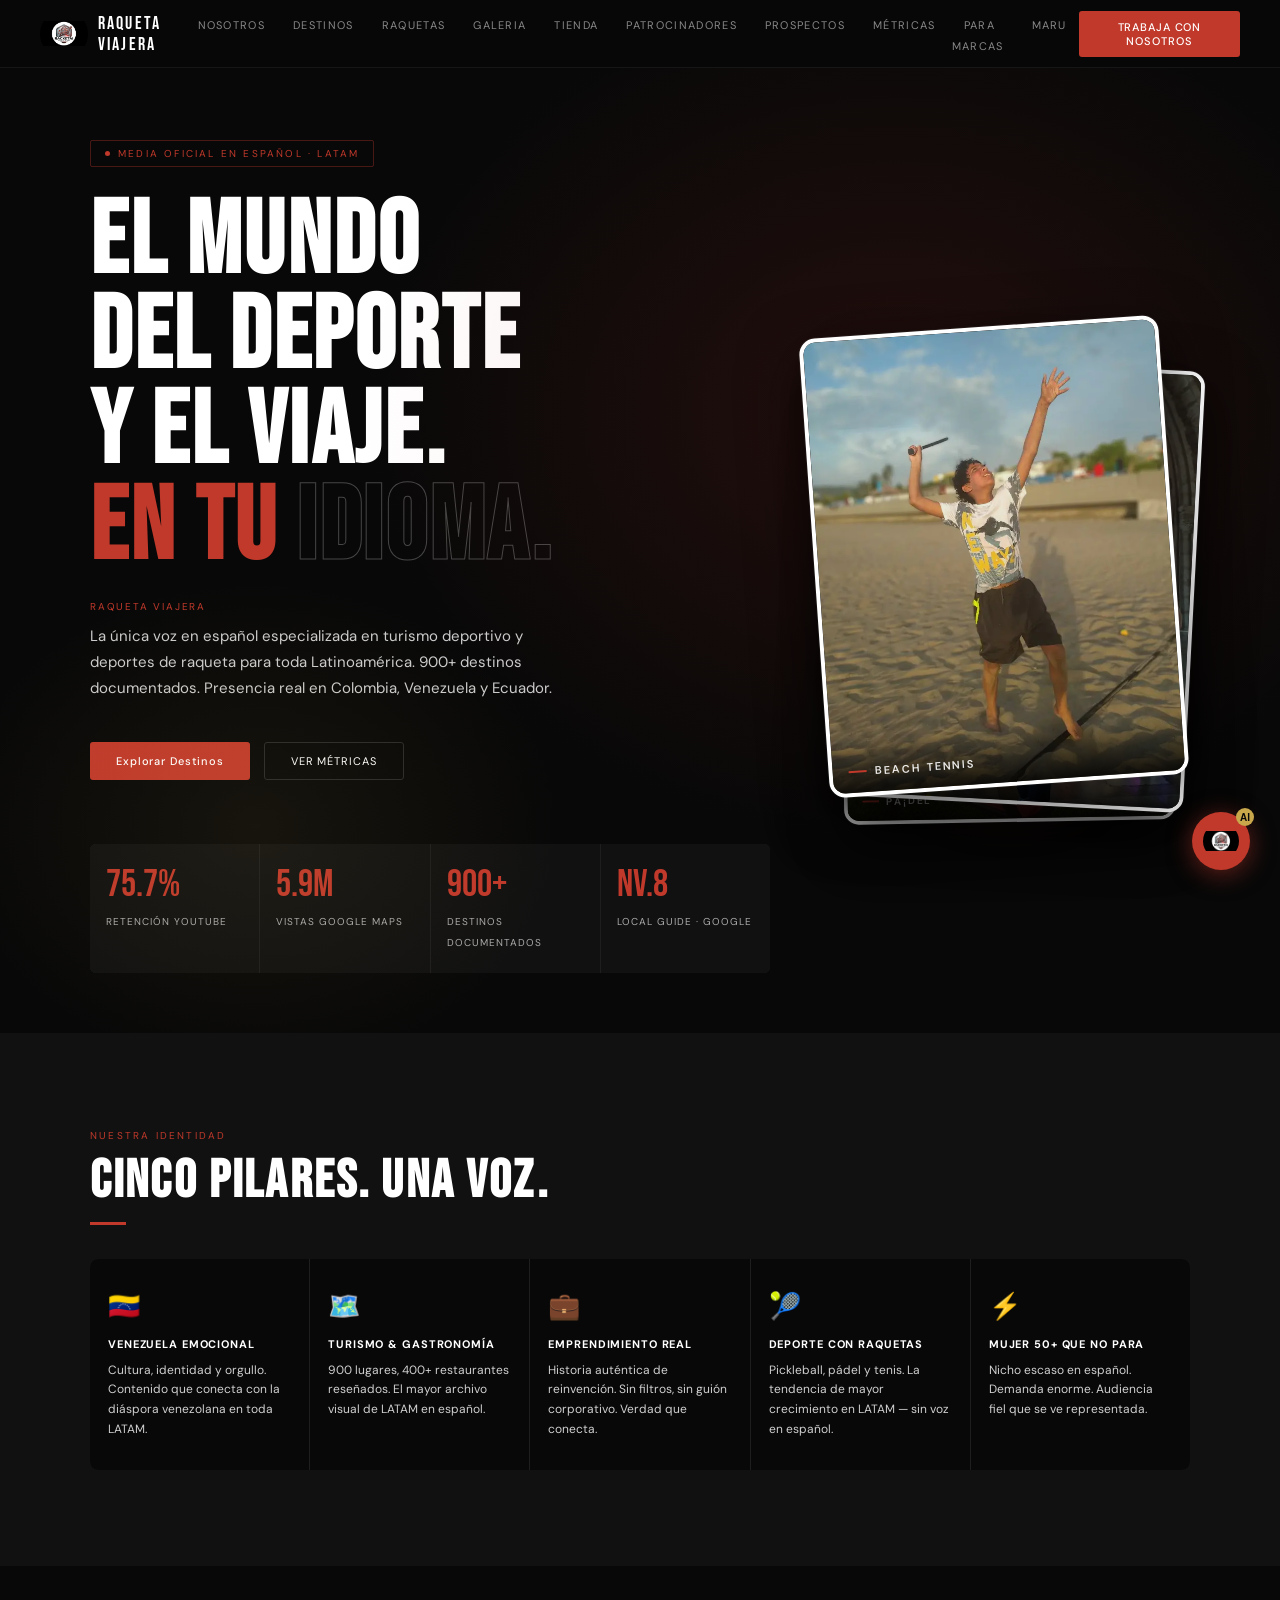
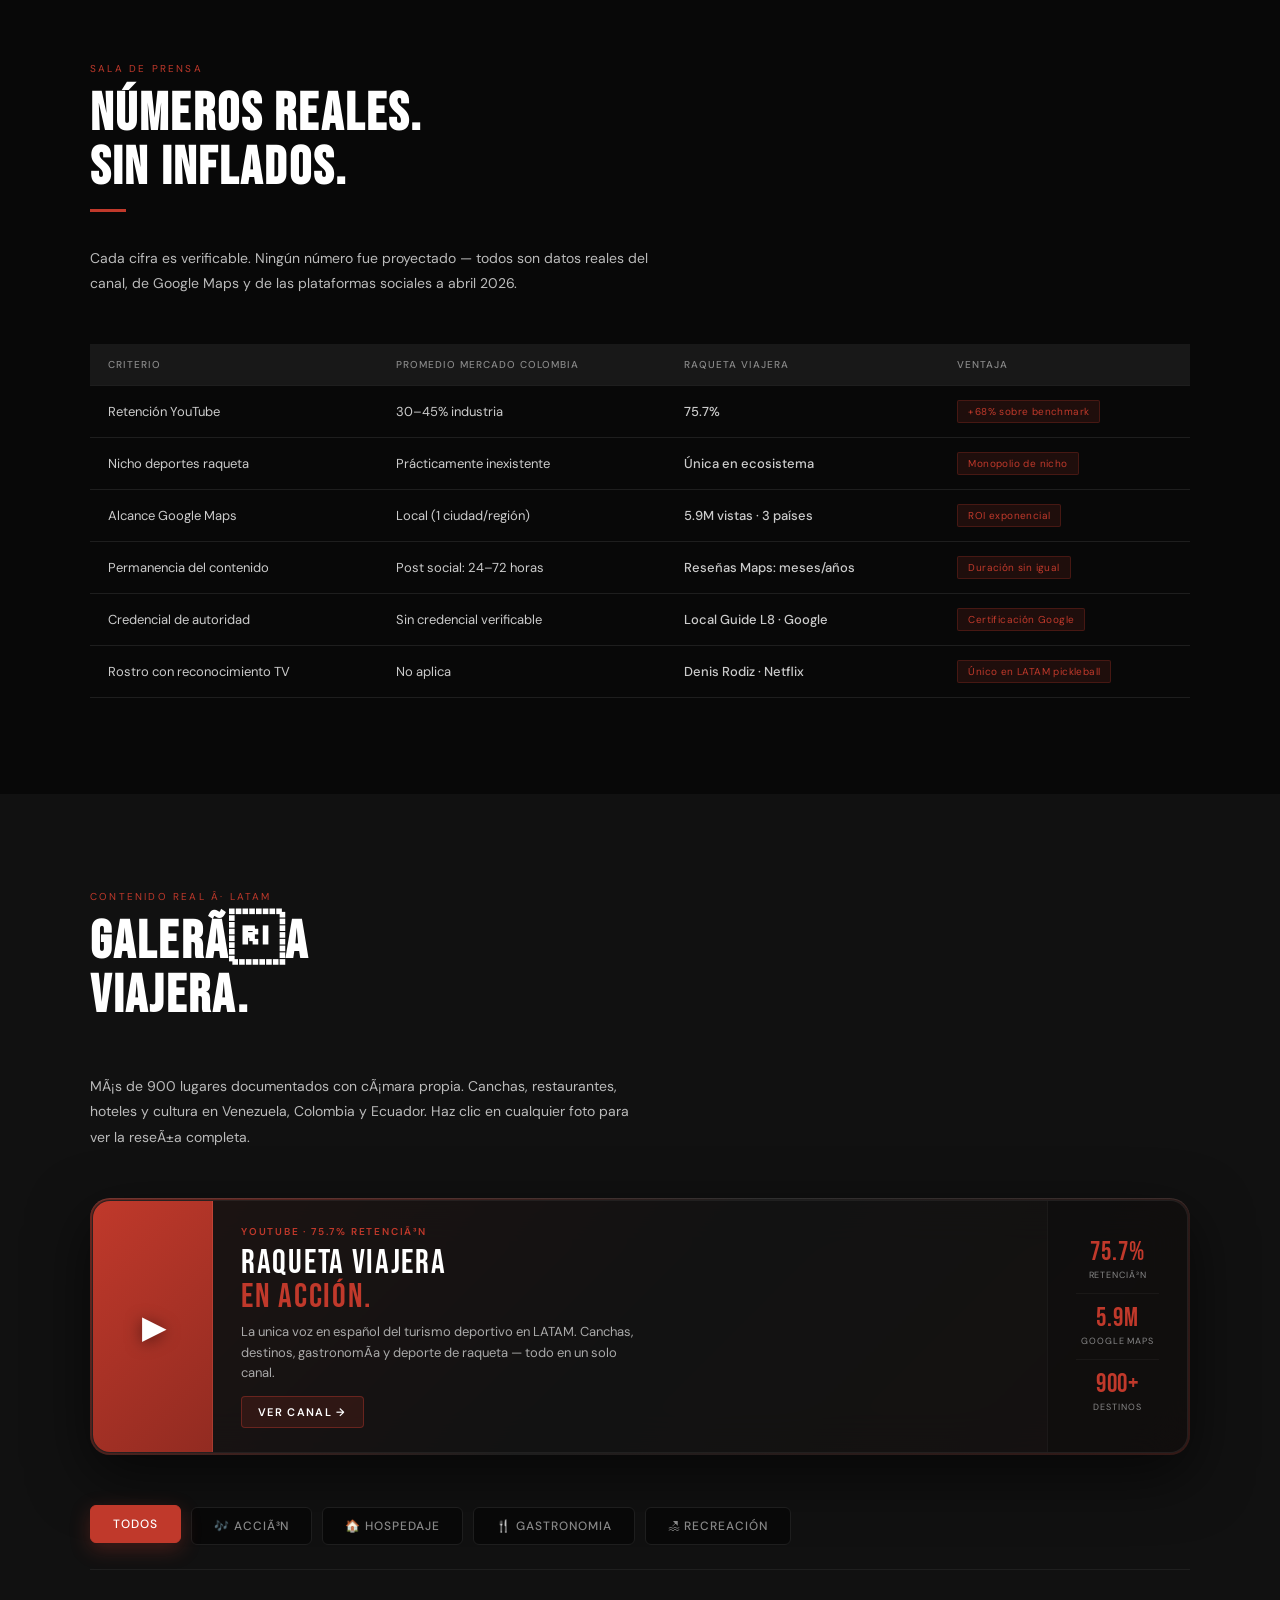
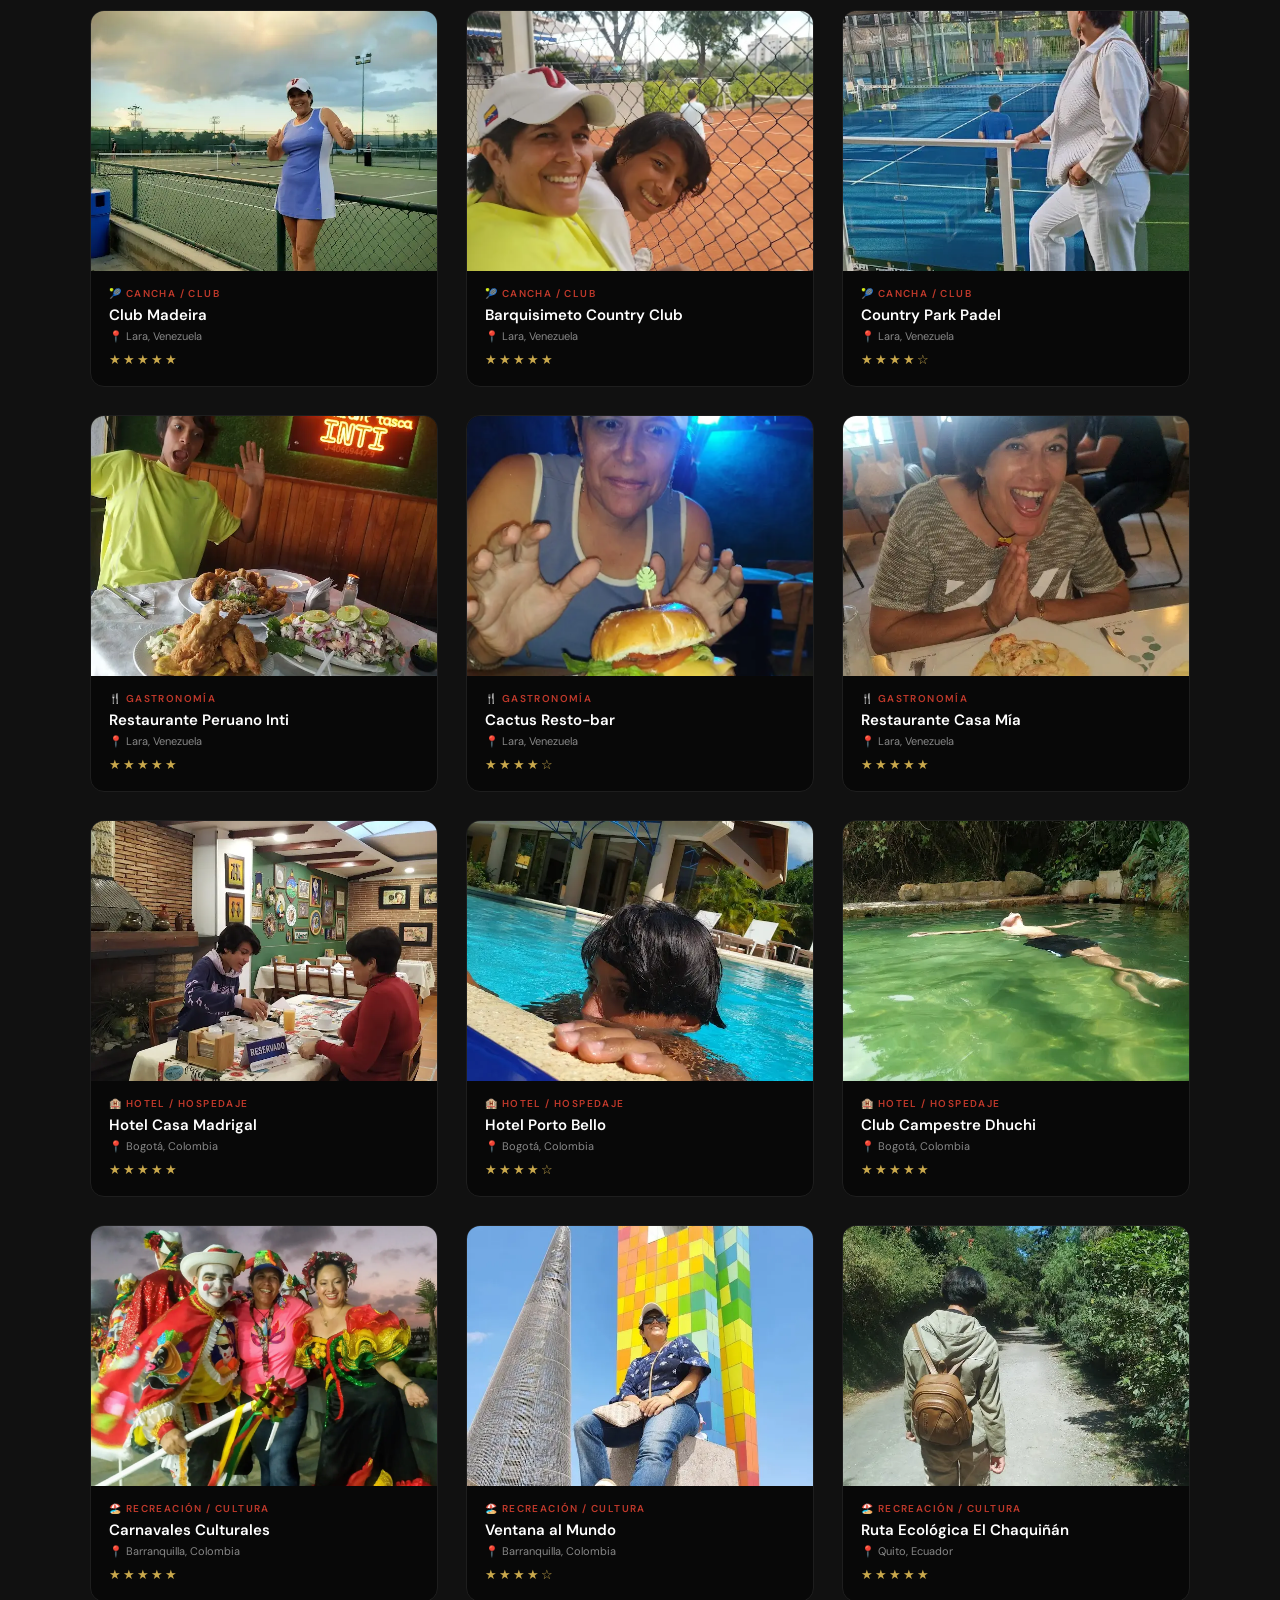
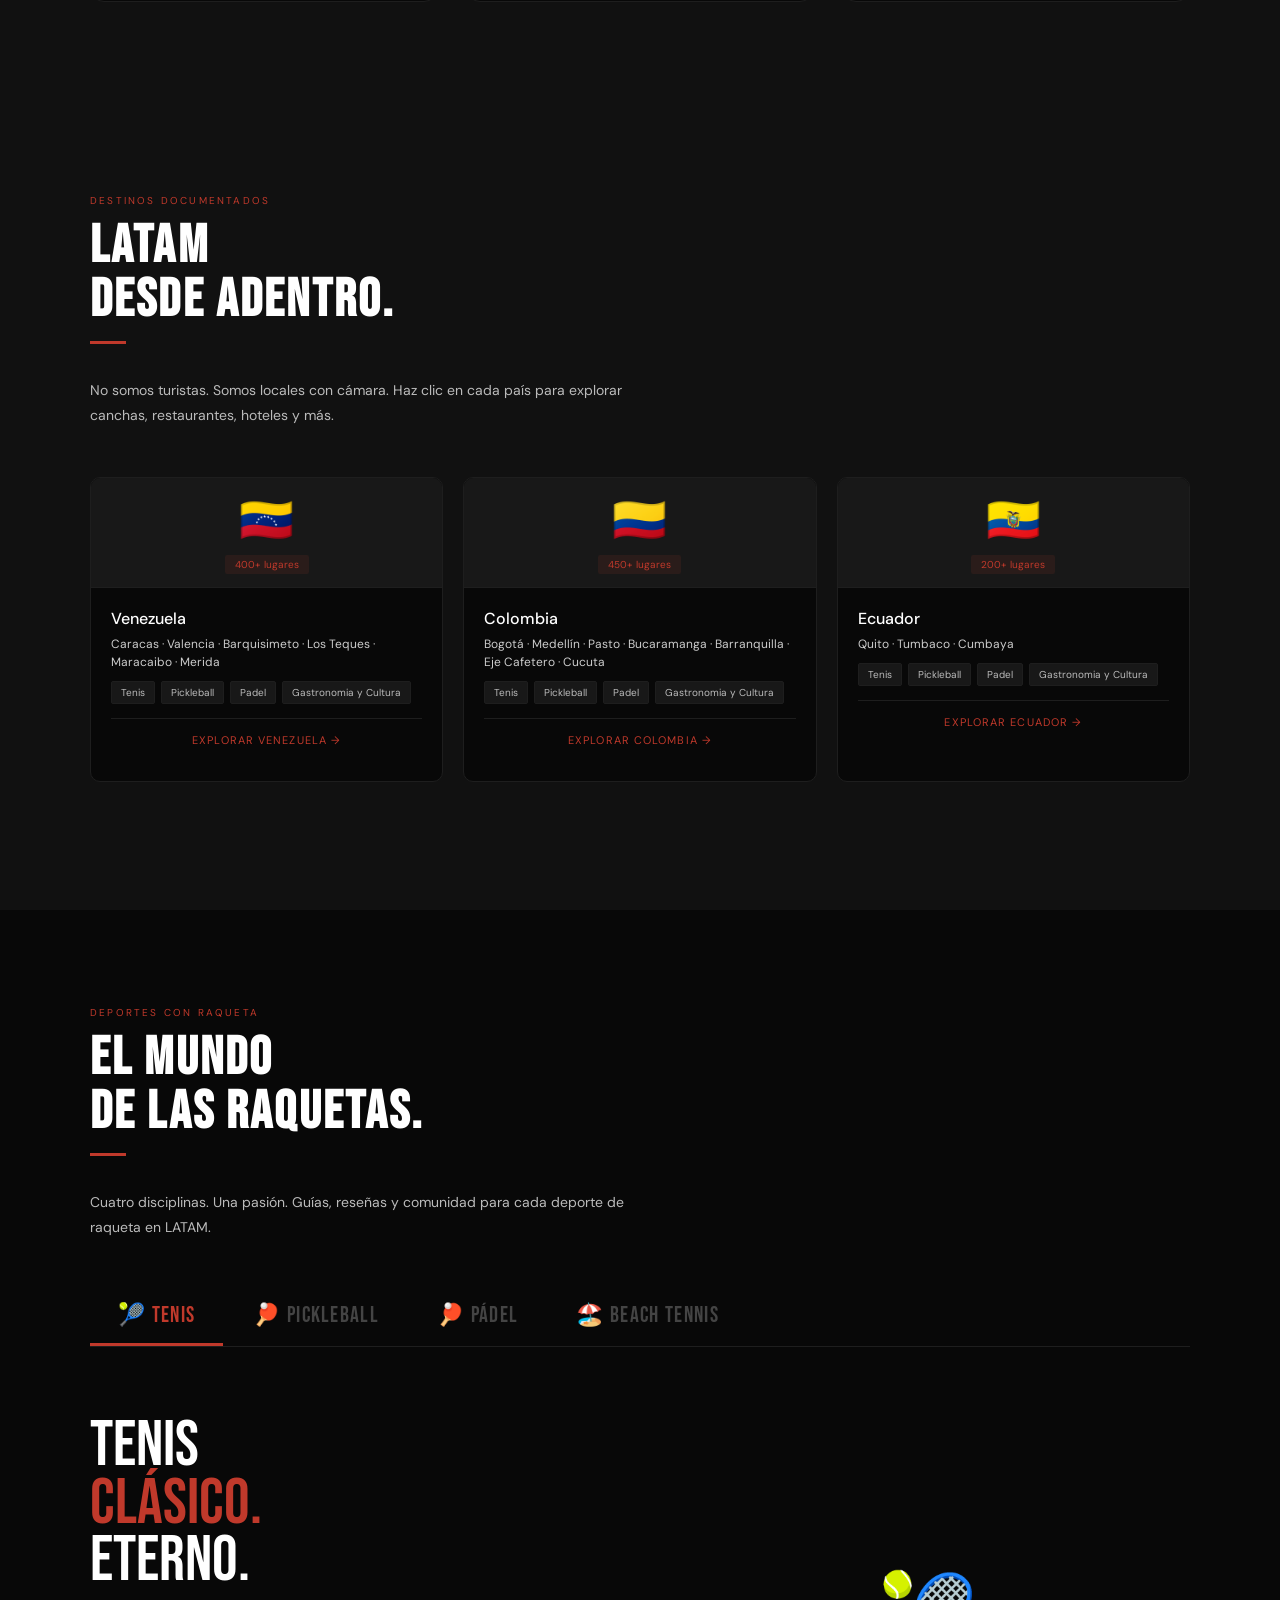
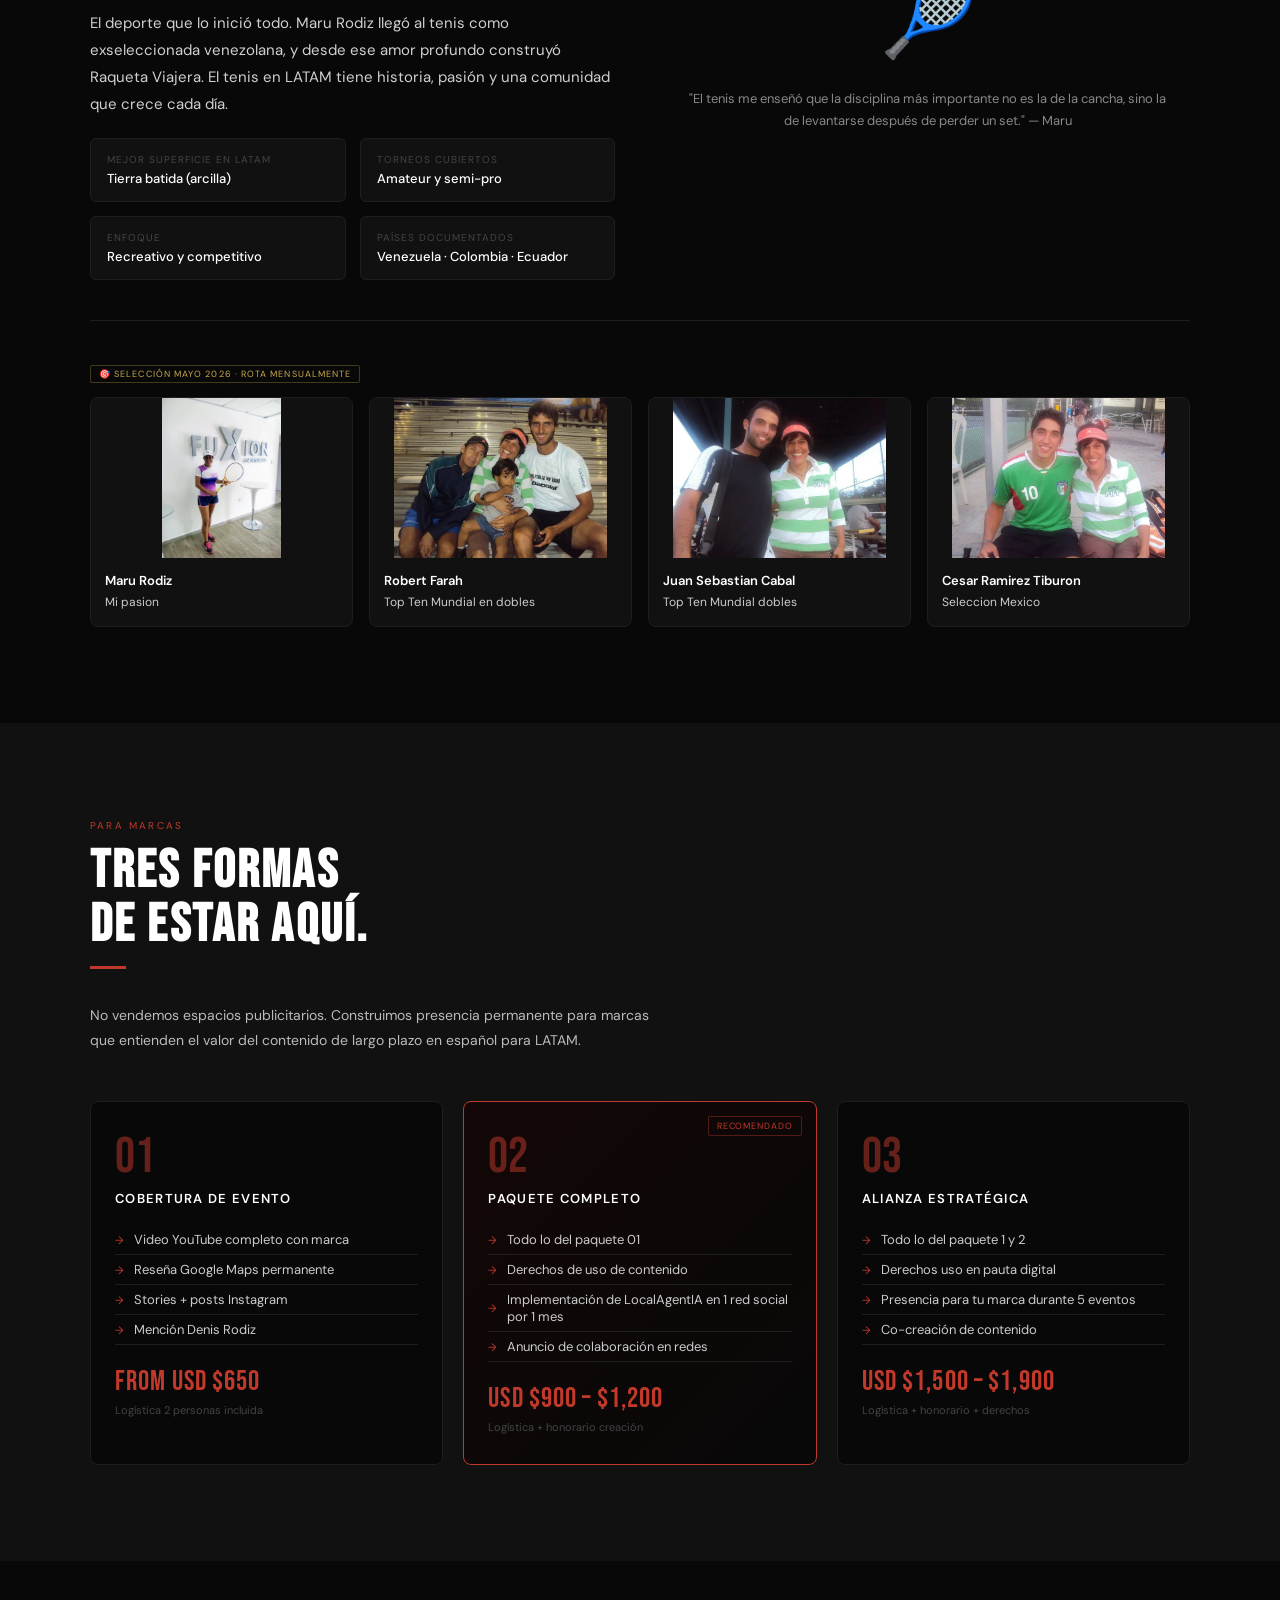
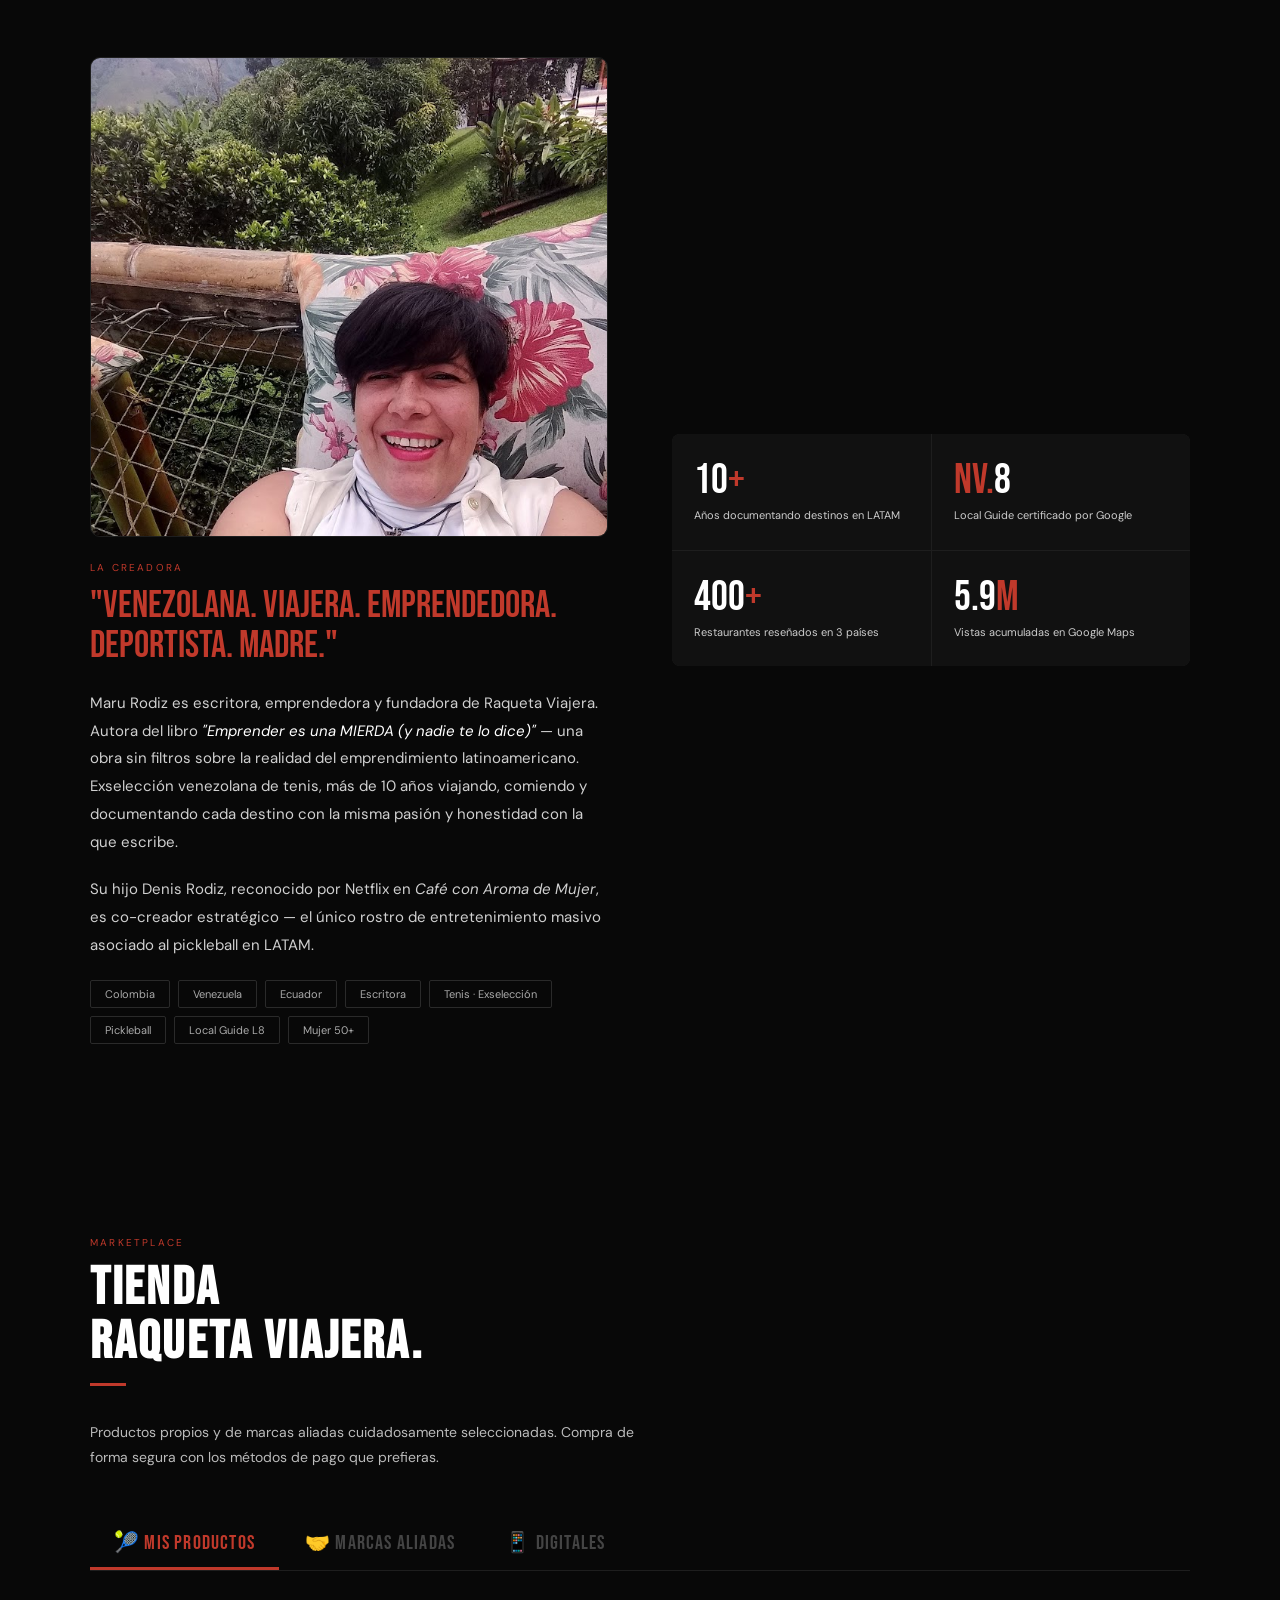
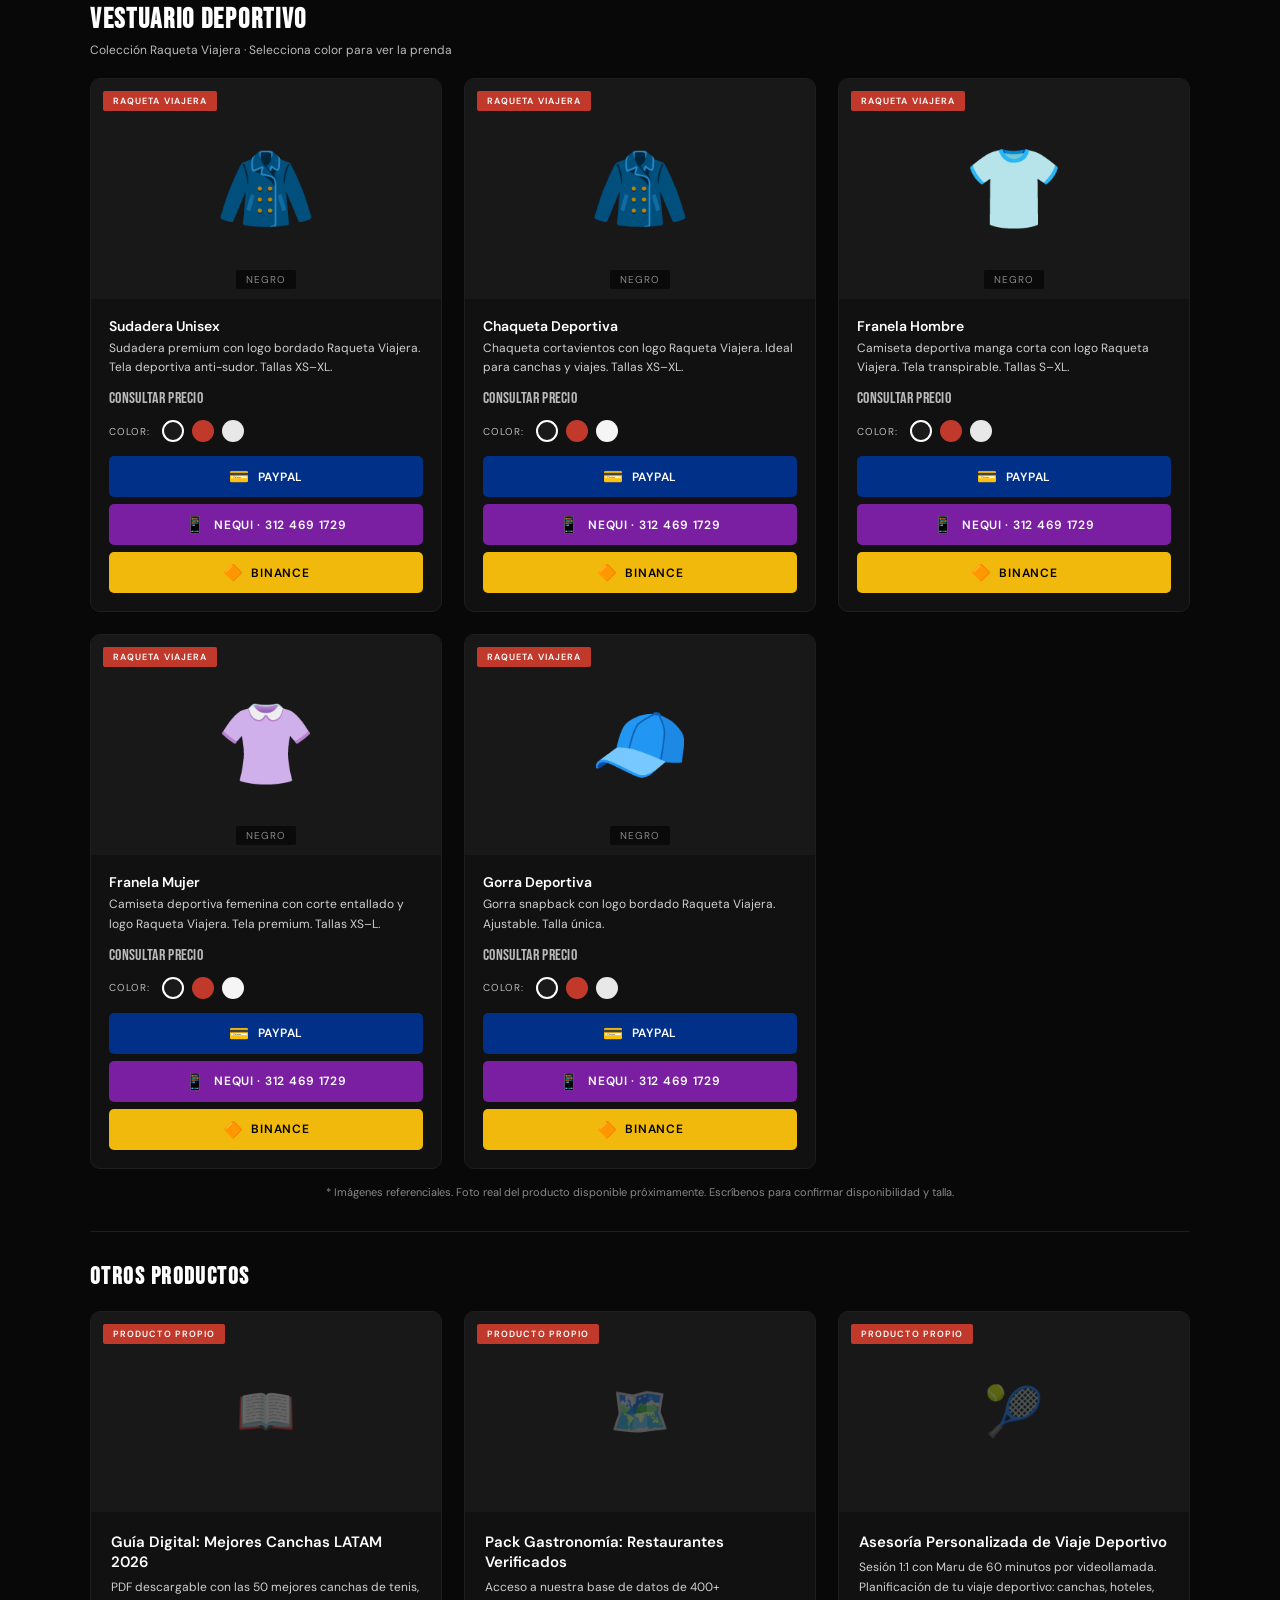
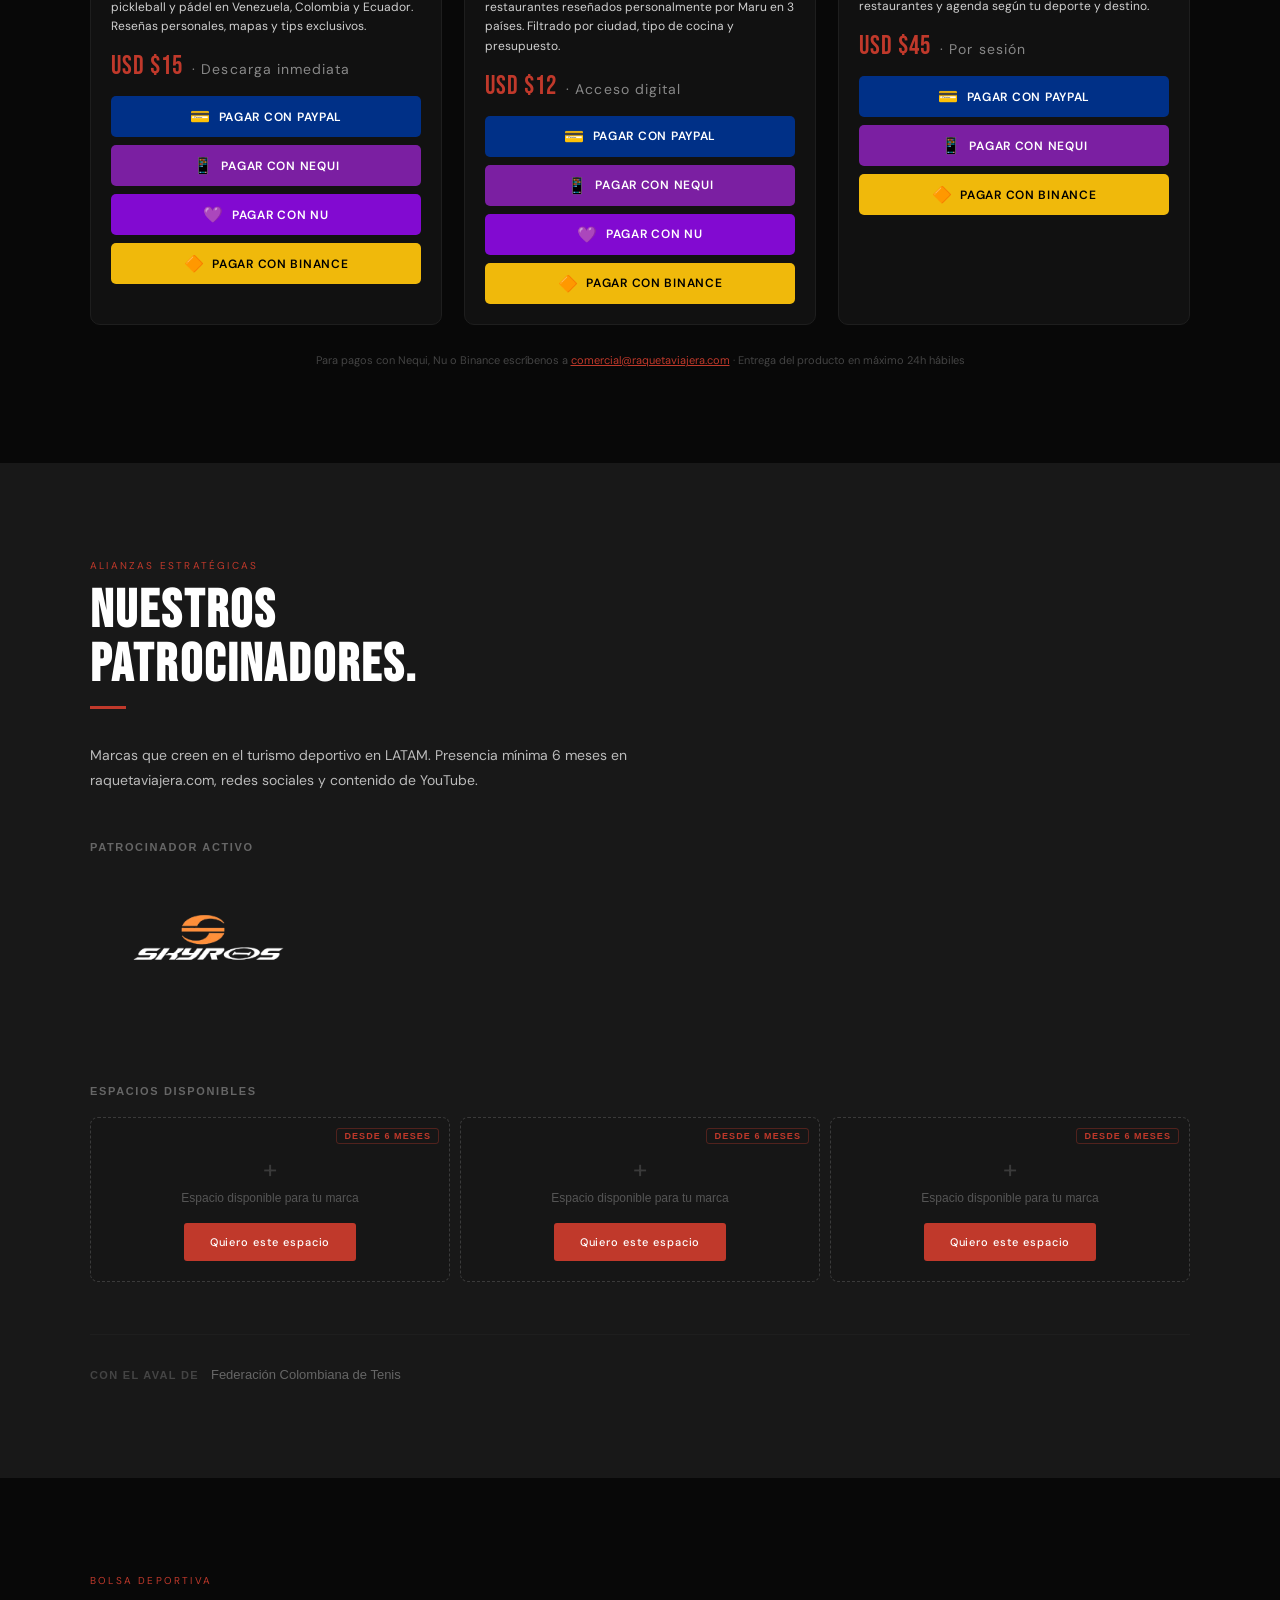
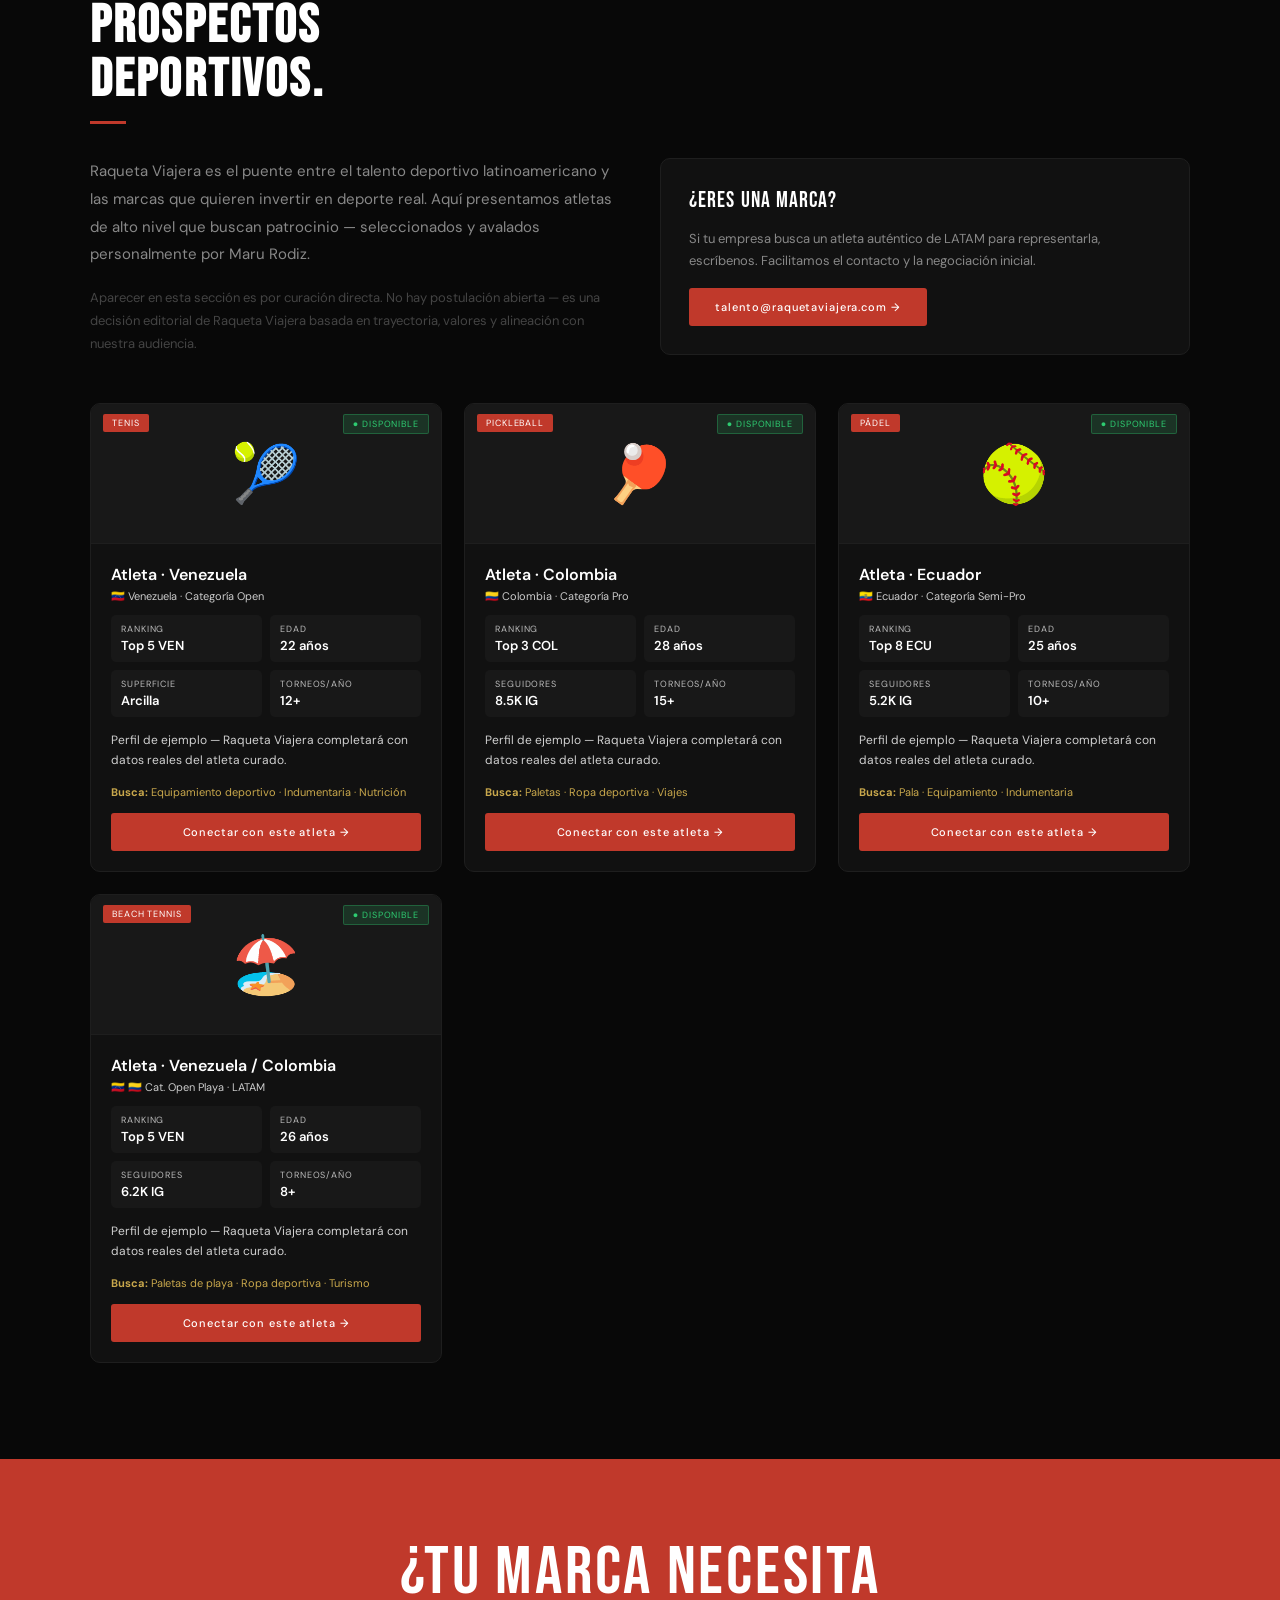
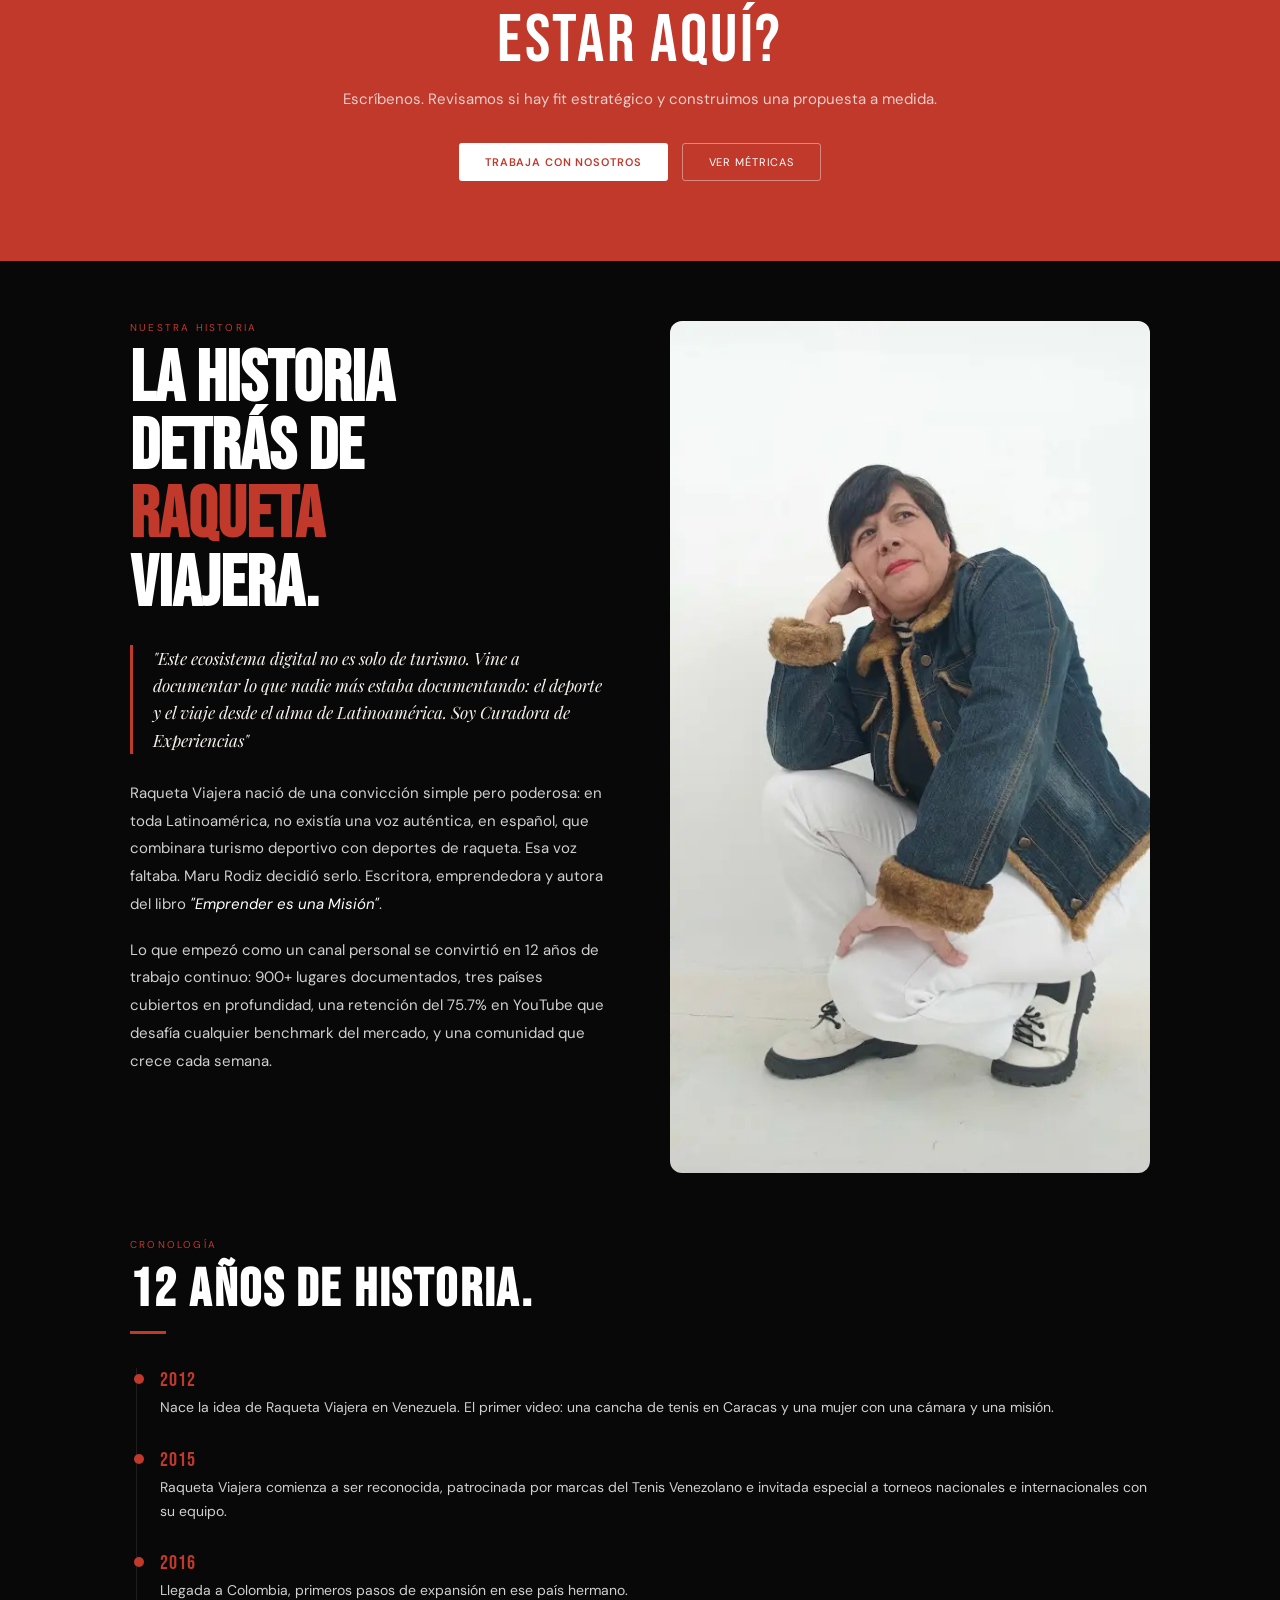
==== index.html @ 005ff857 "Update index.html" ====
﻿<!DOCTYPE html>
<html lang="es">
<head>
<meta charset="UTF-8">
<meta name="viewport" content="width=device-width, initial-scale=1.0">
<title>Raqueta Viajera — Turismo Deportivo en LATAM</title>
<link rel="preconnect" href="https://fonts.googleapis.com">
<link rel="preconnect" href="https://fonts.gstatic.com" crossorigin>
<link href="https://fonts.googleapis.com/css2?family=Bebas+Neue&family=DM+Sans:ital,wght@0,300;0,400;0,500;0,600;1,300&family=Playfair+Display:ital,wght@0,700;1,400&display=swap" rel="stylesheet">
<link rel="stylesheet" href="styles.css">
<!-- Google Tag Manager -->
<script>(function(w,d,s,l,i){w[l]=w[l]||[];w[l].push({'gtm.start':
new Date().getTime(),event:'gtm.js'});var f=d.getElementsByTagName(s)[0],
j=d.createElement(s),dl=l!='dataLayer'?'&l='+l:'';j.async=true;j.src=
'https://www.googletagmanager.com/gtm.js?id='+i+dl;f.parentNode.insertBefore(j,f);
})(window,document,'script','dataLayer','GTM-5HDF9LNN');</script>
<!-- End Google Tag Manager -->
</head>
<body>
<!-- Google Tag Manager (noscript) -->
<noscript><iframe src="https://www.googletagmanager.com/ns.html?id=GTM-5HDF9LNN"
height="0" width="0" style="display:none;visibility:hidden"></iframe></noscript>
<!-- End Google Tag Manager (noscript) -->
<!-- NAV -->
<nav>
  <a class="nav-logo" onclick="showMain()" style="cursor:pointer;">
    <img src="[data-uri]" alt="Raqueta Viajera">
    <span>Raqueta Viajera</span>
  </a>
  <ul class="nav-links" id="navMenu">
    <li><a onclick="scrollToSection('nosotros')">Nosotros</a></li>
    <li><a onclick="scrollToSection('destinos')">Destinos</a></li>
    <li><a onclick="scrollToSection('raquetas-section')">Raquetas</a></li><li><a onclick="scrollToSection('galeria-viajera')">Galeria</a></li><li><a onclick="scrollToSection('tienda')">Tienda</a></li><li><a onclick="scrollToSection('patrocinadores')">Patrocinadores</a></li><li><a onclick="scrollToSection('prospectos')">Prospectos</a></li>
    <li><a onclick="scrollToSection('prensa')">Métricas</a></li>
    <li><a onclick="scrollToSection('marcas')">Para Marcas</a></li>
    <li><a onclick="scrollToSection('maru')">Maru</a></li>
  </ul>
  <button class="nav-cta" onclick="openModal()">Trabaja con Nosotros</button>
  <button class="hamburger" onclick="toggleMenu()" aria-label="Menú">
  <span></span>
  <span></span>
  <span></span>
</button>
</nav>

<!-- MAIN PAGE -->
<div id="main-page">

<!-- HERO -->
<section id="hero">
  <div class="hero-bg"></div>
  <div class="hero-grid">
    <div>
      <div class="hero-badge">Media Oficial en Español · LATAM</div>
      <h1 class="hero-title">
        EL MUNDO<br>
        DEL DEPORTE<br>
        Y EL VIAJE.<br>
        <span class="accent">EN TU</span> <span class="outline">IDIOMA.</span>
      </h1>
      <p style="font-size:10px;color:var(--red);text-transform:uppercase;letter-spacing:.18em;margin-bottom:10px;">RAQUETA VIAJERA</p>
      <p class="hero-sub">La única voz en español especializada en turismo deportivo y deportes de raqueta para toda Latinoamérica. 900+ destinos documentados. Presencia real en Colombia, Venezuela y Ecuador.</p>
      <div class="hero-btns">
        <button class="btn-red" onclick="scrollToSection('destinos')">Explorar Destinos</button>
        <button class="btn-ghost" onclick="scrollToSection('prensa')">Ver Métricas</button>
      </div>
      <div class="hero-stats">
        <div class="stat-item"><span class="stat-number">75.7%</span><span class="stat-label">Retención YouTube</span></div>
        <div class="stat-item"><span class="stat-number">5.9M</span><span class="stat-label">Vistas Google Maps</span></div>
        <div class="stat-item"><span class="stat-number">900+</span><span class="stat-label">Destinos Documentados</span></div>
        <div class="stat-item"><span class="stat-number">Nv.8</span><span class="stat-label">Local Guide · Google</span></div>
      </div>
    </div>
    <!-- ========================================
         MEDIA DECK â€” Pila de fotos flotantes
         El JavaScript (script.js, lÃ­nea 491) las
         rota automÃ¡ticamente cada 4 segundos.
         ======================================== -->
    <div class="media-deck">

      <!-- CARTA 1: Denis jugando Beach Tennis
           Aparece al frente, rotada a la izquierda -->
      <div class="deck-card deck-card--1">
        <img src="denis-bt.webp" alt="Denis Rodiz - Beach Tennis en Colombia">
        <div class="deck-card-label">Beach Tennis</div>
      </div>

      <!-- CARTA 2: Vista de Quito, Ecuador
           En el medio, rotada levemente a la derecha -->
      <div class="deck-card deck-card--2">
        <img src="quito2.webp" alt="BasÃ­lica del Voto Nacional - Quito Ecuador">
        <div class="deck-card-label">Ecuador</div>
      </div>

      <!-- CARTA 3: Canchas de PÃ¡del en Venezuela
           Al fondo, mÃ¡s pequeÃ±a para dar profundidad -->
      <div class="deck-card deck-card--3">
        <img src="padel.webp" alt="Canchas de PÃ¡del - Venezuela">
        <div class="deck-card-label">PÃ¡del</div>
      </div>

    </div>
  </div>
</section>

<!-- PILARES -->
<section id="pilares" class="content-section">
  <div class="sec-inner">
    <span class="sec-eyebrow reveal">Nuestra identidad</span>
    <h2 class="sec-title reveal">CINCO PILARES. UNA VOZ.</h2>
    <div class="red-bar reveal"></div>
    <div class="pilares-grid reveal">
      <div class="pilar"><span class="pilar-emoji">🇻🇪</span><div class="pilar-name">Venezuela emocional</div><p class="pilar-text">Cultura, identidad y orgullo. Contenido que conecta con la diáspora venezolana en toda LATAM.</p></div>
      <div class="pilar"><span class="pilar-emoji">🗺️</span><div class="pilar-name">Turismo &amp; gastronomía</div><p class="pilar-text">900 lugares, 400+ restaurantes reseñados. El mayor archivo visual de LATAM en español.</p></div>
      <div class="pilar"><span class="pilar-emoji">💼</span><div class="pilar-name">Emprendimiento real</div><p class="pilar-text">Historia auténtica de reinvención. Sin filtros, sin guión corporativo. Verdad que conecta.</p></div>
      <div class="pilar"><span class="pilar-emoji">🎾</span><div class="pilar-name">Deporte con raquetas</div><p class="pilar-text">Pickleball, pádel y tenis. La tendencia de mayor crecimiento en LATAM — sin voz en español.</p></div>
      <div class="pilar"><span class="pilar-emoji">⚡</span><div class="pilar-name">Mujer 50+ que no para</div><p class="pilar-text">Nicho escaso en español. Demanda enorme. Audiencia fiel que se ve representada.</p></div>
    </div>
  </div>
</section>

<!-- MÉTRICAS -->
<section id="prensa" class="content-section" style="background:var(--black);">
  <div class="sec-inner">
    <span class="sec-eyebrow reveal">Sala de prensa</span>
    <h2 class="sec-title reveal">NÚMEROS REALES.<br>SIN INFLADOS.</h2>
    <div class="red-bar reveal"></div>
    <p class="sec-desc reveal">Cada cifra es verificable. Ningún número fue proyectado — todos son datos reales del canal, de Google Maps y de las plataformas sociales a abril 2026.</p>
    <div class="bench-wrap reveal">
      <table class="bench">
        <thead><tr><th>Criterio</th><th>Promedio mercado Colombia</th><th>Raqueta Viajera</th><th>Ventaja</th></tr></thead>
        <tbody>
          <tr><td>Retención YouTube</td><td>30–45% industria</td><td class="highlight">75.7%</td><td><span class="badge">+68% sobre benchmark</span></td></tr>
          <tr><td>Nicho deportes raqueta</td><td>Prácticamente inexistente</td><td class="highlight">Única en ecosistema</td><td><span class="badge">Monopolio de nicho</span></td></tr>
          <tr><td>Alcance Google Maps</td><td>Local (1 ciudad/región)</td><td class="highlight">5.9M vistas · 3 países</td><td><span class="badge">ROI exponencial</span></td></tr>
          <tr><td>Permanencia del contenido</td><td>Post social: 24–72 horas</td><td class="highlight">Reseñas Maps: meses/años</td><td><span class="badge">Duración sin igual</span></td></tr>
          <tr><td>Credencial de autoridad</td><td>Sin credencial verificable</td><td class="highlight">Local Guide L8 · Google</td><td><span class="badge">Certificación Google</span></td></tr>
          <tr><td>Rostro con reconocimiento TV</td><td>No aplica</td><td class="highlight">Denis Rodiz · Netflix</td><td><span class="badge">Único en LATAM pickleball</span></td></tr>
        </tbody>
      </table>
    </div>
  </div>
</section>

<!-- ================================================
     GALERIA VIAJERA
     Esta sección se llena automaticamente con
     JavaScript (funciÃ³n initVisualGallery en script.js).
     Los datos de cada foto estÃ¡n en window.GALERIA_DATOS
     al principio del archivo script.js â€” fÃ¡cil de editar.
     ================================================ -->
<section id="galeria-viajera" class="content-section">
  <div class="sec-inner">

    <!-- Encabezado de la secciÃ³n -->
    <span class="sec-eyebrow reveal">Contenido real Â· LATAM</span>
    <h2 class="sec-title reveal">GALERÃA<br>VIAJERA.</h2>
    <div class="red-bar reveal"></div>
    <p class="sec-desc reveal">MÃ¡s de 900 lugares documentados con cÃ¡mara propia. Canchas, restaurantes, hoteles y cultura en Venezuela, Colombia y Ecuador. Haz clic en cualquier foto para ver la reseÃ±a completa.</p>

    <!-- ============================================
         VIDEO TEASER CARD â€” Tarjeta estilo glassmorphism
         El efecto "cristal" se logra con backdrop-filter
         en el CSS (.vtc-glass en styles.css)
         ============================================ -->
    <div class="video-teaser-card reveal">
      <div class="vtc-glass">

        <!-- BotÃ³n de Play (columna izquierda, fondo rojo) -->
        <div class="vtc-play-btn" onclick="window.open('https://youtube.com/@raquetaviajera', '_blank')" title="Ver canal de YouTube">
          <div class="vtc-play-icon">&#9654;</div>
        </div>

        <!-- Texto central: tÃ­tulo, descripciÃ³n y enlace -->
        <div class="vtc-content">
          <div class="vtc-tag">YouTube &middot; 75.7% RetenciÃ³n</div>
          <div class="vtc-title">RAQUETA VIAJERA<br><span>EN ACCIÓN.</span></div>
          <div class="vtc-desc">La unica voz en español del turismo deportivo en LATAM. Canchas, destinos, gastronomÃ­a y deporte de raqueta &mdash; todo en un solo canal.</div>
          <a href="https://youtube.com/@raquetaviajera" target="_blank" rel="noopener" class="vtc-cta">Ver Canal &#8594;</a>
        </div>

        <!-- EstadÃ­sticas (columna derecha) -->
        <div class="vtc-stats">
          <div class="vtc-stat"><span>75.7%</span>RetenciÃ³n</div>
          <div class="vtc-stat"><span>5.9M</span>Google Maps</div>
          <div class="vtc-stat"><span>900+</span>Destinos</div>
        </div>

      </div>
    </div>
    <!-- Fin video-teaser-card -->

    <!-- ============================================
         FILTROS DE CATEGORÃA
         Cada botÃ³n llama a filterGallery() en script.js.
         El parÃ¡metro es el valor "category" de cada
         item en window.GALERIA_DATOS (script.js lÃ­nea 14).
         ============================================ -->
    <div class="gal-filter-tabs reveal">
      <!-- "Todos" muestra todas las fotos sin filtrar -->
      <button class="gal-filter-btn active"
              data-category="todos"
              onclick="filterGallery('todos', this)">
        Todos
      </button>
      <!-- "Acción" filtra las canchas deportivas -->
      <button class="gal-filter-btn"
              data-category="canchas"
              onclick="filterGallery('canchas', this)">
        &#127926; AcciÃ³n
      </button>
      <!-- "Canchas" tambiÃ©n filtra la categorÃ­a canchas -->
      <button class="gal-filter-btn"
              data-category="hoteles"
              onclick="filterGallery('hoteles', this)">
        &#127968; Hospedaje
      </button>
      <!-- "Gastronomia" filtra los restaurantes -->
      <button class="gal-filter-btn"
              data-category="restaurantes"
              onclick="filterGallery('restaurantes', this)">
        &#127860; Gastronomi­a
      </button>
      <!-- "Recreación" filtra cultura y turismo -->
      <button class="gal-filter-btn"
              data-category="recreacion"
              onclick="filterGallery('recreacion', this)">
        &#127958; Recreación
      </button>
    </div>
    <!-- Fin filtros -->

    <!-- ============================================
         GRID DE LA GALERIA
         Este div empieza VACÃO a propÃ³sito.
         La funciÃ³n initVisualGallery() en script.js
         lo rellena automÃ¡ticamente al cargar la pÃ¡gina
         usando los datos de window.GALERIA_DATOS.
         Para agregar fotos nuevas, edita script.js.
         ============================================ -->
        <!-- RECOMENDACION DEL MES -->
    <div id="recomendacion-hero" class="recomendacion-hero" style="display: none;">
      <div class="rec-img-container">
        <img id="rec-img" src="" alt="Recomendación del Mes">
      </div>
      <div id="rec-content" class="rec-info-container">
        <div class="rec-badge">â­ RECOMENDACIÓN DEL MES</div>
        <h3 id="rec-name" class="rec-name"></h3>
        <div id="rec-stars" class="rec-stars"></div>
        <p id="rec-resena" class="rec-resena"></p>
        <button class="rec-btn">Saber mÃ¡s</button>
      </div>
    </div>

    <div class="gal-grid" id="visual-gallery-grid">
      <!-- Las tarjetas de fotos se insertan aquÃ­ con JavaScript -->
    </div>
    <!-- Fin galerÃ­a grid -->

  </div>
</section>

<!-- DESTINOS -->
<section id="destinos" class="content-section" style="background:var(--black2);">
  <div class="sec-inner">
    <span class="sec-eyebrow reveal">Destinos documentados</span>
    <h2 class="sec-title reveal">LATAM<br>DESDE ADENTRO.</h2>
    <div class="red-bar reveal"></div>
    <p class="sec-desc reveal">No somos turistas. Somos locales con cámara. Haz clic en cada país para explorar canchas, restaurantes, hoteles y más.</p>

    <div class="paises-grid reveal">

      <!-- VENEZUELA -->
      <div class="pais-card" onclick="togglePais('venezuela')">
        <div class="pais-header">
          <span class="pais-flag">🇻🇪</span>
          <span class="pais-count">400+ lugares</span>
        </div>
        <div class="pais-body">
          <div class="pais-name">Venezuela</div>
          <div class="pais-cities">Caracas · Valencia · Barquisimeto · Los Teques · Maracaibo · Merida</div>
          <div class="pais-tags">
            <span class="pais-tag">Tenis</span>
            <span class="pais-tag">Pickleball</span>
            <span class="pais-tag">Padel</span>
            <span class="pais-tag">Gastronomia y Cultura</span>
          </div>
          <span class="pais-cta" id="cta-venezuela">Explorar Venezuela →</span>
        </div>
      </div>

      <!-- COLOMBIA -->
      <div class="pais-card" onclick="togglePais('colombia')">
        <div class="pais-header">
          <span class="pais-flag">🇨🇴</span>
          <span class="pais-count">450+ lugares</span>
        </div>
        <div class="pais-body">
          <div class="pais-name">Colombia</div>
          <div class="pais-cities">Bogotá · Medellín · Pasto · Bucaramanga · Barranquilla · Eje Cafetero · Cucuta </div>
          <div class="pais-tags">
            <span class="pais-tag">Tenis</span>
            <span class="pais-tag">Pickleball</span>
            <span class="pais-tag">Padel</span>
<span class="pais-tag">Gastronomia y Cultura</span>
          </div>
          <span class="pais-cta" id="cta-colombia">Explorar Colombia →</span>
        </div>
      </div>

      <!-- ECUADOR -->
      <div class="pais-card" onclick="togglePais('ecuador')">
        <div class="pais-header">
          <span class="pais-flag">🇪🇨</span>
          <span class="pais-count">200+ lugares</span>
        </div>
        <div class="pais-body">
          <div class="pais-name">Ecuador</div>
          <div class="pais-cities">Quito · Tumbaco · Cumbaya</div>
          <div class="pais-tags">
            <span class="pais-tag">Tenis</span>
            <span class="pais-tag">Pickleball</span>
             <span class="pais-tag">Padel</span>
            <span class="pais-tag">Gastronomia y Cultura</span>
          </div>
          <span class="pais-cta" id="cta-ecuador">Explorar Ecuador →</span>
        </div>
      </div>

    </div>

    <!-- PANEL VENEZUELA -->
    <div id="panel-venezuela" class="destino-panel">
      <div class="categoria-tabs">
        <button class="categoria-tab active" onclick="toggleCategoria('venezuela','canchas',this)">Canchas</button>
        <button class="categoria-tab" onclick="toggleCategoria('venezuela','restaurantes',this)">Restaurantes</button>
        <button class="categoria-tab" onclick="toggleCategoria('venezuela','hoteles',this)">Hoteles</button>
        <button class="categoria-tab" onclick="toggleCategoria('venezuela','recreacion',this)">Recreación</button>
      </div>

      <div id="venezuela-canchas" class="categoria-panel active">
        <div class="galeria-mes">🎾 Selección Mayo 2026 — Rota mensualmente</div>
        <div class="galeria-grid">
          <div class="lugar-card">
            <div class="lugar-img-wrap"><img src="club-maderira.webp" alt="Club Madeira"></div>
            <div class="lugar-info">
              <div class="lugar-nombre">Club Madeira</div>
              <div class="lugar-ubicacion">Barquisimeto</div>
              <div class="lugar-rating">★★★★★</div>
              <div class="lugar-resena">Club privado familiar con instalaciones de primer nivel para el disfrute del tenis y vida social.</div>
            </div>
          </div>
          <div class="lugar-card">
            <div class="lugar-img-wrap"><img src="country2.webp" alt="Barquisimeto Country Club"></div>
            <div class="lugar-info">
              <div class="lugar-nombre">Barquisimeto Country Club</div>
              <div class="lugar-ubicacion">Barquisimeto</div>
              <div class="lugar-rating">★★★★★</div>
              <div class="lugar-resena">Club privado familiar emblemático de la ciudad crepuscular, tradición y excelencia deportiva.</div>
            </div>
          </div>
          <div class="lugar-card">
            <div class="lugar-img-wrap"><img src="padel-bqt.webp" alt="Country Park"></div>
            <div class="lugar-info">
              <div class="lugar-nombre">Country Park</div>
              <div class="lugar-ubicacion">Barquisimeto</div>
              <div class="lugar-rating">★★★★★</div>
              <div class="lugar-resena">Parque temático público ideal para el deporte al aire libre y el encuentro familiar.</div>
            </div>
          </div>
        </div>
      </div>

      <div id="venezuela-restaurantes" class="categoria-panel">
        <div class="galeria-mes">🍽️ Selección Mayo 2026 — Rota mensualmente</div>
        <div class="galeria-grid">
          <div class="lugar-card">
            <div class="lugar-img-wrap"><img src="inti2.webp" alt="Restaurante Peruano Inti"></div>
            <div class="lugar-info">
              <div class="lugar-nombre">Restaurante Peruano Inti</div>
              <div class="lugar-ubicacion">Club América · Barquisimeto</div>
              <div class="lugar-rating">★★★★★</div>
              <div class="lugar-resena">Experiencia gastronómica peruana dentro de un club privado familiar de alto nivel.</div>
            </div>
          </div>
          <div class="lugar-card">
            <div class="lugar-img-wrap"><img src="cactus-bqt.webp" alt="Cactus Resto-bar"></div>
            <div class="lugar-info">
              <div class="lugar-nombre">Cactus Resto-bar</div>
              <div class="lugar-ubicacion">Barquisimeto</div>
              <div class="lugar-rating">★★★★</div>
              <div class="lugar-resena">Espacio público vibrante con cocina y coctelería para disfrutar en buena compañía.</div>
            </div>
          </div>
          <div class="lugar-card">
            <div class="lugar-img-wrap"><img src="casa-mia.webp" alt="Restaurante Casa Mia"></div>
            <div class="lugar-info">
              <div class="lugar-nombre">Restaurante Casa Mia</div>
              <div class="lugar-ubicacion">Valencia</div>
              <div class="lugar-rating">★★★★★</div>
              <div class="lugar-resena">Restaurante público de cocina italiana con ambiente acogedor y calidad sobresaliente.</div>
            </div>
          </div>
        </div>
      </div>

      <div id="venezuela-hoteles" class="categoria-panel">
        <div class="galeria-mes">🏨 Espacios disponibles — Contáctanos</div>
        <div class="galeria-grid">
          <div class="lugar-card disponible">
            <div class="lugar-img-wrap disponible-wrap">
              <div class="disponible-contenido">
                <span class="disponible-texto">Disponible</span>
                <a href="mailto:turismo@raquetaviajera.com" class="disponible-btn">turismo@raquetaviajera.com</a>
              </div>
            </div>
          </div>
          <div class="lugar-card disponible">
            <div class="lugar-img-wrap disponible-wrap">
              <div class="disponible-contenido">
                <span class="disponible-texto">Disponible</span>
                <a href="mailto:turismo@raquetaviajera.com" class="disponible-btn">turismo@raquetaviajera.com</a>
              </div>
            </div>
          </div>
          <div class="lugar-card disponible">
            <div class="lugar-img-wrap disponible-wrap">
              <div class="disponible-contenido">
                <span class="disponible-texto">Disponible</span>
                <a href="mailto:turismo@raquetaviajera.com" class="disponible-btn">turismo@raquetaviajera.com</a>
              </div>
            </div>
          </div>
        </div>
      </div>

      <div id="venezuela-recreacion" class="categoria-panel">
        <div class="galeria-mes">🎨 Selección Mayo 2026 — Rota mensualmente</div>
        <div class="galeria-grid">
          <div class="lugar-card">
            <div class="lugar-img-wrap"><img src="parque-central.webp" alt="Parque Central"></div>
            <div class="lugar-info">
              <div class="lugar-nombre">Parque Central</div>
              <div class="lugar-ubicacion">Caracas</div>
              <div class="lugar-rating">★★★★★</div>
              <div class="lugar-resena">Ícono cultural de Caracas. Centro de Bellas Artes y epicentro de la vida cultural venezolana.</div>
            </div>
          </div>
          <div class="lugar-card">
            <div class="lugar-img-wrap"><img src="ucv.webp" alt="Universidad Central de Venezuela"></div>
            <div class="lugar-info">
              <div class="lugar-nombre">Universidad Central de Venezuela</div>
              <div class="lugar-ubicacion">Caracas</div>
              <div class="lugar-rating">★★★★★</div>
              <div class="lugar-resena">Alma Mater de Venezuela, Patrimonio de la Humanidad UNESCO. Arte e historia incomparables.</div>
            </div>
          </div>
          <div class="lugar-card">
            <div class="lugar-img-wrap"><img src="galeria-Ccs.webp" alt="Galería de Artes Caracas"></div>
            <div class="lugar-info">
              <div class="lugar-nombre">Galería de Artes</div>
              <div class="lugar-ubicacion">Caracas</div>
              <div class="lugar-rating">★★★★★</div>
              <div class="lugar-resena">Galería pública que concentra lo mejor del arte venezolano contemporáneo en el corazón de Caracas.</div>
            </div>
          </div>
        </div>
      </div>
    </div>

    <!-- PANEL COLOMBIA -->
    <div id="panel-colombia" class="destino-panel">
      <div class="categoria-tabs">
        <button class="categoria-tab active" onclick="toggleCategoria('colombia','canchas',this)">Canchas</button>
        <button class="categoria-tab" onclick="toggleCategoria('colombia','restaurantes',this)">Restaurantes</button>
        <button class="categoria-tab" onclick="toggleCategoria('colombia','hoteles',this)">Hoteles</button>
        <button class="categoria-tab" onclick="toggleCategoria('colombia','recreacion',this)">Recreación</button>
      </div>
      <div id="colombia-canchas" class="categoria-panel active">
        <div class="galeria-mes">🎾 Selección Mayo 2026 - Rota mensualmente</div>
        <div class="galeria-grid">
              <div class="lugar-card">
<div class="lugar-img-wrap"><img src="el-tunal.webp" alt="Parque El Tunal"></div>
<div class="lugar-info">
<div class="lugar-nombre">Parque Metropolitano El Tunal</div>
<div class="lugar-ubicacion">Bogota</div>
<div class="lugar-rating">★★★★★</div>
<div class="lugar-resena">Parque publico familiar con canchas de Pickleball y Tenis de costo accesible.</div>
</div>
</div>
<div class="lugar-card">
<div class="lugar-img-wrap"><img src="tenis-bog.webp" alt="Parque Nacional"></div>
<div class="lugar-info">
<div class="lugar-nombre">Parque Nacional</div>
<div class="lugar-ubicacion">Bogota</div>
<div class="lugar-rating">★★★★</div>
<div class="lugar-resena">Parque publico familiar con canchas de tierra batida de costo accesible.</div>
</div>
</div>
 <div class="lugar-card">
<div class="lugar-img-wrap"><img src="tenis-timiza.webp" alt="Parque Timiza"></div>
<div class="lugar-info">
<div class="lugar-nombre">Parque Timiza</div>
<div class="lugar-ubicacion">Bogota</div>
<div class="lugar-rating">★★★★</div>
<div class="lugar-resena">Parque publico familiar con canchas de Tenis duras de costo accesible.</div>
</div>
</div>
</div>
</div>
      <div id="colombia-restaurantes" class="categoria-panel">
        <div class="galeria-mes">🍽️ Seleccion Mayo 2026 - Rota mensualmente</div>
        <div class="galeria-grid">
          <div class="lugar-card"><div class="lugar-img-wrap"><img src="margarita-saieh.webp" alt="Pasteleria"></div>
            <div class="lugar-info">
              <div class="lugar-nombre">Pasteleria Margarita Saieh de Jassir</div>
              <div class="lugar-ubicacion">Varias sedes · Barranquilla</div>
              <div class="lugar-rating">★★★★★</div>
              <div class="lugar-resena">Uno de los mejores lugares que hemos visitado, su pasteleria y comidas son de Alto Nivel.</div>
            </div>
          </div>
           <div class="lugar-card"><div class="lugar-img-wrap"><img src="donalela.webp" alt="Restaurante Nena Lela"></div>
            <div class="lugar-info">
              <div class="lugar-nombre">Restaurante Nena Lela</div>
              <div class="lugar-ubicacion">Varias sedes · Barranquilla</div>
              <div class="lugar-rating">★★★★★</div>
              <div class="lugar-resena">Restaurante-Trattoria de tradicion familiar, donde su comida es puro amor.</div>
            </div>
             </div>
           <div class="lugar-card"><div class="lugar-img-wrap"><img src="muergano.webp" alt="Restaurante Tematico"></div>
            <div class="lugar-info">
              <div class="lugar-nombre">La Tienda del Muergano</div>
              <div class="lugar-ubicacion">Barranquilla</div>
              <div class="lugar-rating">★★★★★</div>
              <div class="lugar-resena">Un lugar para divertirse en grande. Si eres una persona que no le gustan los juegos de palabras, es mejor que no vayas.</div>
            </div>
          </div>
          </div>
          </div>
      <div id="colombia-hoteles" class="categoria-panel">
       <div class="galeria-mes">🎾 Selección Mayo 2026 — Rota mensualmente</div>
        <div class="galeria-grid">
          <div class="lugar-card">
            <div class="lugar-img-wrap"><img src="hotel-casa-madrigal.webp" alt="Hotel Casa Madrigal"></div>
            <div class="lugar-info">
              <div class="lugar-nombre">Hotel Casa Madrigal</div>
              <div class="lugar-ubicacion">Pasto</div>
              <div class="lugar-rating">★★★</div>
              <div class="lugar-resena">Hotel familiar, donde la buena comida, la higiene y el buen trato son protagonistas.</div>
            </div>
          </div>
          <div class="lugar-card">
            <div class="lugar-img-wrap"><img src="ac_marriot.webp" alt="AC Marriott"></div>
            <div class="lugar-info">
              <div class="lugar-nombre">Hotel AC Marriott</div>
              <div class="lugar-ubicacion">Puerto Colombia</div>
              <div class="lugar-rating">★★★★</div>
              <div class="lugar-resena">Nos invitaron a un brunch en este hotel, el cual era del estilo All you can eat (Come todo lo que quieras), con una gran variedad de platos de diferentes estilos gastronomicos dependiendo de la hora.</div>
            </div>
          </div>
          <div class="lugar-card">
            <div class="lugar-img-wrap"><img src="clubdhuchi.webp" alt="Club Dhuchi"></div>
            <div class="lugar-info">
              <div class="lugar-nombre">Club Dhuchi</div>
              <div class="lugar-ubicacion">La Calera</div>
              <div class="lugar-rating">★★★★</div>
              <div class="lugar-resena">Este Hotel-Spa y Termales es para nosotros el preferido de esta lista,ya que hemos pasados momentos únicos en sus instalaciones. Sus comidas de la mano de sus Chefs son de las mejores que hemos probado y su personal, el mejor</div>
            </div>
          </div>
        </div>
      </div>

      <div id="colombia-recreacion" class="categoria-panel">
         <div class="galeria-mes">🎾 Selección Mayo 2026 — Rota mensualmente</div>
        <div class="galeria-grid">
          <div class="lugar-card">
            <div class="lugar-img-wrap"><img src="carnavales.webp" alt="Carnavales"></div>
            <div class="lugar-info">
              <div class="lugar-nombre">Carnavales de Barranquilla</div>
              <div class="lugar-ubicacion">Barranquilla</div>
              <div class="lugar-rating">★★★★★</div>
              <div class="lugar-resena">Una de las tradiciones más emblemáticas y coloridas de Colombia, los Carnavales de Barranquilla.</div>
            </div>
          </div>

           <div class="lugar-card">
            <div class="lugar-img-wrap"><img src="ventana.webp" alt="Ventana"></div>
            <div class="lugar-info">
              <div class="lugar-nombre">Ventana del Mundo</div>
              <div class="lugar-ubicacion">Barranquilla</div>
              <div class="lugar-rating">★★★★★</div>
              <div class="lugar-resena">El Monumento Ventana del Mundo simboliza la apertura de la ciudad al progreso, la diversidad cultural y su conexión histórica con el exterior.</div>
            </div>
          </div>
          <div class="lugar-card">
            <div class="lugar-img-wrap"><img src="corferias.webp" alt="Corferias"></div>
            <div class="lugar-info">
              <div class="lugar-nombre">Corferias</div>
              <div class="lugar-ubicacion">Bogota</div>
              <div class="lugar-rating">★★★★★</div>
              <div class="lugar-resena">Un lugar de encuentro para la cultura, espectaculos y exposiciones diversas.</div>
            </div>
          </div>
        </div>
      </div>
    </div>

    <!-- PANEL ECUADOR -->
    <div id="panel-ecuador" class="destino-panel">
      <div class="categoria-tabs">
        <button class="categoria-tab active" onclick="toggleCategoria('ecuador','canchas',this)">Canchas</button>
        <button class="categoria-tab" onclick="toggleCategoria('ecuador','restaurantes',this)">Restaurantes</button>
        <button class="categoria-tab" onclick="toggleCategoria('ecuador','hoteles',this)">Hoteles</button>
        <button class="categoria-tab" onclick="toggleCategoria('ecuador','recreacion',this)">Recreación</button>
      </div>
      <div id="ecuador-canchas" class="categoria-panel active">
        <div class="galeria-mes">🎾 Contenido en preparación</div>
        <div class="galeria-grid">
          <div class="lugar-card disponible"><div class="lugar-img-wrap disponible-wrap"><div class="disponible-contenido"><span class="disponible-texto">Disponible</span><a href="mailto:comercial@raquetaviajera.com" class="disponible-btn">comercial@raquetaviajera.com</a></div></div></div>
          <div class="lugar-card disponible"><div class="lugar-img-wrap disponible-wrap"><div class="disponible-contenido"><span class="disponible-texto">Disponible</span><a href="mailto:comercial@raquetaviajera.com" class="disponible-btn">comercial@raquetaviajera.com</a></div></div></div>
          <div class="lugar-card disponible"><div class="lugar-img-wrap disponible-wrap"><div class="disponible-contenido"><span class="disponible-texto">Disponible</span><a href="mailto:comercial@raquetaviajera.com" class="disponible-btn">comercial@raquetaviajera.com</a></div></div></div>
        </div>
      </div>
       <div id="ecuador-restaurantes" class="categoria-panel">
        <div class="galeria-mes">🍽️ Selección Mayo 2026 — Rota mensualmente</div>
        <div class="galeria-grid">
          <div class="lugar-card">
            <div class="lugar-img-wrap"><img src="essenza.webp" alt="Essenza Resto-Bar"></div>
            <div class="lugar-info">
              <div class="lugar-nombre">Essenza Resto-Bar</div>
              <div class="lugar-ubicacion">Cumbaya</div>
              <div class="lugar-rating">★★★★</div>
              <div class="lugar-resena">Experiencia gastronómica acompanada de buena musica y cocteles.</div>
            </div>
          </div>
          <div class="lugar-card">
            <div class="lugar-img-wrap"><img src="el-gallo.webp" alt="El Gallo Market"></div>
            <div class="lugar-info">
              <div class="lugar-nombre">El Gallo Market</div>
              <div class="lugar-ubicacion">Cumabaya</div>
              <div class="lugar-rating">★★★★</div>
              <div class="lugar-resena">Restaurante de Autor, donde puedes encontrar productos selectos.</div>
            </div>
          </div>
          <div class="lugar-card">
            <div class="lugar-img-wrap"><img src="cevichochos.webp" alt="Cevichochos"></div>
            <div class="lugar-info">
              <div class="lugar-nombre">Cevichochos</div>
              <div class="lugar-ubicacion">Quito</div>
              <div class="lugar-rating">★★</div>
              <div class="lugar-resena">Lugar informal en el Parque La Carolina, plato tipico.</div>
            </div>
          </div>
        </div>
      </div>
      <div id="ecuador-hoteles" class="categoria-panel">
        <div class="galeria-mes">🏨 Espacios disponibles</div>
        <div class="galeria-grid">
          <div class="lugar-card disponible"><div class="lugar-img-wrap disponible-wrap"><div class="disponible-contenido"><span class="disponible-texto">Disponible</span><a href="mailto:turismo@raquetaviajera.com" class="disponible-btn">turismo@raquetaviajera.com</a></div></div></div>
          <div class="lugar-card disponible"><div class="lugar-img-wrap disponible-wrap"><div class="disponible-contenido"><span class="disponible-texto">Disponible</span><a href="mailto:turismo@raquetaviajera.com" class="disponible-btn">turismo@raquetaviajera.com</a></div></div></div>
          <div class="lugar-card disponible"><div class="lugar-img-wrap disponible-wrap"><div class="disponible-contenido"><span class="disponible-texto">Disponible</span><a href="mailto:turismo@raquetaviajera.com" class="disponible-btn">turismo@raquetaviajera.com</a></div></div></div>
        </div>
      </div>
      <div id="ecuador-recreacion" class="categoria-panel">
        <div class="galeria-mes">🍽️ Selección Mayo 2026 — Rota mensualmente</div>
        <div class="galeria-grid">
          <div class="lugar-card">
            <div class="lugar-img-wrap"><img src="quito2.webp" alt="Basilica del Voto Nacional"></div>
            <div class="lugar-info">
              <div class="lugar-nombre">Basilica del Voto Nacional</div>
              <div class="lugar-ubicacion">Quito</div>
              <div class="lugar-rating">★★★★</div>
              <div class="lugar-resena">Un lugar donde la religion, el arte y la cultura se funden.</div>
            </div>
          </div>
          <div class="lugar-card">
            <div class="lugar-img-wrap"><img src="chaquinan.webp" alt="Ruta Chaquinan"></div>
            <div class="lugar-info">
              <div class="lugar-nombre">Ruta Ecologica El Chaquinan</div>
              <div class="lugar-ubicacion">Cumabaya</div>
              <div class="lugar-rating">★★★★</div>
              <div class="lugar-resena">Ruta ecologica que data de la epoca procolombina.</div>
            </div>
          </div>
          <div class="lugar-card">
            <div class="lugar-img-wrap"><img src="quito3.webp" alt="Mirador"></div>
            <div class="lugar-info">
              <div class="lugar-nombre">Mirador del Voto Nacional</div>
              <div class="lugar-ubicacion">Quito</div>
              <div class="lugar-rating">★★★★★</div>
              <div class="lugar-resena">Lugar para admirar a Quito desde las alturas.</div>
            </div>
          </div>
        </div>
      </div>

</section>

<!-- RAQUETAS -->
<section id="raquetas-section" class="content-section" style="background:var(--black);">
  <div class="sec-inner">
    <span class="sec-eyebrow reveal">Deportes con raqueta</span>
    <h2 class="sec-title reveal">EL MUNDO<br>DE LAS RAQUETAS.</h2>
    <div class="red-bar reveal"></div>
    <p class="sec-desc reveal">Cuatro disciplinas. Una pasión. Guías, reseñas y comunidad para cada deporte de raqueta en LATAM.</p>
    <div class="raquetas-tabs reveal">
      <button class="raqueta-tab active" onclick="showRaqueta(event,'tenis')">🎾 Tenis</button>
      <button class="raqueta-tab" onclick="showRaqueta(event,'pickleball')">🏓 Pickleball</button>
      <button class="raqueta-tab" onclick="showRaqueta(event,'padel')"><span style="font-style:normal;">🏓</span> Pádel</button>
      <button class="raqueta-tab" onclick="showRaqueta(event,'beach')">🏖️ Beach Tennis</button>
    </div>
    <div class="raqueta-panel active" id="panel-tenis">
      <div class="raqueta-hero">
        <div>
          <div class="raqueta-sport-title">TENIS<br><span style="color:var(--red);">CLÁSICO.</span><br>ETERNO.</div>
          <p class="raqueta-desc">El deporte que lo inició todo. Maru Rodiz llegó al tenis como exseleccionada venezolana, y desde ese amor profundo construyó Raqueta Viajera. El tenis en LATAM tiene historia, pasión y una comunidad que crece cada día.</p>
          <div class="raqueta-facts">
            <div class="raqueta-fact"><div class="raqueta-fact-label">Mejor superficie en LATAM</div><div class="raqueta-fact-val">Tierra batida (arcilla)</div></div>
            <div class="raqueta-fact"><div class="raqueta-fact-label">Torneos cubiertos</div><div class="raqueta-fact-val">Amateur y semi-pro</div></div>
            <div class="raqueta-fact"><div class="raqueta-fact-label">Enfoque</div><div class="raqueta-fact-val">Recreativo y competitivo</div></div>
            <div class="raqueta-fact"><div class="raqueta-fact-label">Países documentados</div><div class="raqueta-fact-val">Venezuela · Colombia · Ecuador</div></div>
          </div>
        </div>
        <div style="text-align:center;"><div class="raqueta-sport-icon">🎾</div><p style="font-size:13px;color:var(--gray4);line-height:1.7;padding:0 20px;">"El tenis me enseñó que la disciplina más importante no es la de la cancha, sino la de levantarse después de perder un set." — Maru</p></div>
      </div>
      <div class="sport-mes-badge">&#127919; Selecci&#243;n Mayo 2026 · Rota mensualmente</div>
<div class="sport-photo-grid">
     <div class="sport-photo-item" onclick="openLightbox('beach',0)">
    <div class="sport-photo-thumb">
      <img src="fuxion.webp" alt="Yo" style="width:100%;height:100%;object-fit:contain;background:#111;">
    </div>
    <div class="sport-photo-meta">
      <div class="sport-photo-name">Maru Rodiz</div>
      <div class="sport-photo-resena">Mi pasion</div>
    </div>
</div>
  <div class="sport-photo-item" onclick="openLightbox('beach',1)">
    <div class="sport-photo-thumb">
      <img src="farah.webp" alt="Robert Farah" style="width:100%;height:100%;object-fit:contain;background:#111;">
    </div>
    <div class="sport-photo-meta">
      <div class="sport-photo-name">Robert Farah</div>
      <div class="sport-photo-resena">Top Ten Mundial en dobles</div>
    </div>
  </div>

  <div class="sport-photo-item" onclick="openLightbox('beach',2)">
    <div class="sport-photo-thumb">
      <img src="cabal.webp" alt="Juan Cabal" style="width:100%;height:100%;object-fit:contain;background:#111;">
    </div>
    <div class="sport-photo-meta">
      <div class="sport-photo-name">Juan Sebastian Cabal</div>
      <div class="sport-photo-resena">Top Ten Mundial dobles</div>
    </div>
  </div>
<div class="sport-photo-item" onclick="openLightbox('beach',3)">
    <div class="sport-photo-thumb">
      <img src="tiburon.webp" alt="Tiburon" style="width:100%;height:100%;object-fit:contain;background:#111;">
    </div>

 <div class="sport-photo-meta">
      <div class="sport-photo-name">Cesar Ramirez Tiburon</div>
      <div class="sport-photo-resena">Seleccion Mexico</div>
    </div>
  </div>
  </div>
      <script>
      var galleryData_tenis = [{'name': 'Agregar foto 1', 'stars': '★★★★★', 'resena': 'Reseña pendiente — haz clic en editar el HTML para agregar tu reseña.', 'emoji': '📸'}, {'name': 'Agregar foto 2', 'stars': '★★★★★', 'resena': 'Reseña pendiente.', 'emoji': '📸'}, {'name': 'Agregar foto 3', 'stars': '★★★★☆', 'resena': 'Reseña pendiente.', 'emoji': '📸'}, {'name': 'Agregar foto 4', 'stars': '★★★★★', 'resena': 'Reseña pendiente.', 'emoji': '📸'}];
      </script>
    </div>
    <div class="raqueta-panel" id="panel-pickleball">
      <div class="raqueta-hero">
        <div>
          <div class="raqueta-sport-title">PICKLEBALL.<br><span style="color:var(--red);">LA</span><br>REVOLUCIÓN.</div>
          <p class="raqueta-desc">El deporte de mayor crecimiento en el mundo. En LATAM apenas empieza — y Raqueta Viajera está documentando esa historia en tiempo real. Denis Rodiz, reconocido por Netflix, es el único rostro del entretenimiento masivo asociado al pickleball en LATAM.</p>
          <div class="raqueta-facts">
            <div class="raqueta-fact"><div class="raqueta-fact-label">Crecimiento anual</div><div class="raqueta-fact-val">+150% en LATAM (2024-2026)</div></div>
            <div class="raqueta-fact"><div class="raqueta-fact-label">Perfil del jugador</div><div class="raqueta-fact-val">Todas las edades, 30-65 años peak</div></div>
            <div class="raqueta-fact"><div class="raqueta-fact-label">Ventaja Raqueta Viajera</div><div class="raqueta-fact-val">Única voz en español</div></div>
            <div class="raqueta-fact"><div class="raqueta-fact-label">Embajador</div><div class="raqueta-fact-val">Denis Rodiz · Reconocido Netflix</div></div>
          </div>
        </div>
        <div style="text-align:center;"><div class="raqueta-sport-icon">🏓</div><p style="font-size:13px;color:var(--gold);font-weight:500;padding:0 20px;">"El pickleball es el deporte social por excelencia. No importa tu edad — en 10 minutos estás enganchado para siempre."</p></div>
      </div>
 <div class="sport-mes-badge">&#127919; Selecci&#243;n Mayo 2026 · Rota mensualmente</div>
     <div class="sport-photo-grid">
  <div class="sport-photo-item" onclick="openLightbox('beach',0)">
    <div class="sport-photo-thumb">
      <img src="raqueta-viajera.webp" alt="Raqueta Viajera" style="width:100%;height:100%;object-fit:contain;background:#111;">
    </div>
    <div class="sport-photo-meta">
      <div class="sport-photo-name">Raqueta Viajera</div>
      <div class="sport-photo-resena">Mas de 12 anos jugando, comiendo y viajando</div>
    </div>
  </div>
<div class="sport-photo-item" onclick="openLightbox('beach',1)">
    <div class="sport-photo-thumb">
      <img src="puerto.webp" alt="Pickleball Venezuela" style="width:100%;height:100%;object-fit:contain;background:#111;">
    </div>
    <div class="sport-photo-meta">
      <div class="sport-photo-name">Pickleball Venezuela</div>
      <div class="sport-photo-resena">Puerto Cabello</div>
    </div>
  </div>

 <div class="sport-photo-item" onclick="openLightbox('beach',1)">
    <div class="sport-photo-thumb">
      <img src="el-tunal.webp" alt="Pickleball Colombia" style="width:100%;height:100%;object-fit:contain;background:#111;">
    </div>
    <div class="sport-photo-meta">
      <div class="sport-photo-name">Pickleball Colombia</div>
      <div class="sport-photo-resena">Parque El Tunal</div>
    </div>
  </div>

  <div class="sport-photo-item" onclick="openLightbox('beach',1)">
    <div class="sport-photo-thumb">
      <img src="yo.webp" alt="Pickleball Venezuela" style="width:100%;height:100%;object-fit:contain;background:#111;">
    </div>
    <div class="sport-photo-meta">
      <div class="sport-photo-name">Mi otra Pasion el Pickleball</div>
      <div class="sport-photo-resena">Barquisimeto</div>
    </div>
  </div>
  </div>
      <script>
      var galleryData_pickleball = [{'name': 'Agregar foto 1', 'stars': '★★★★★', 'resena': 'Reseña pendiente — haz clic en editar el HTML para agregar tu reseña.', 'emoji': '📸'}, {'name': 'Agregar foto 2', 'stars': '★★★★★', 'resena': 'Reseña pendiente.', 'emoji': '📸'}, {'name': 'Agregar foto 3', 'stars': '★★★★☆', 'resena': 'Reseña pendiente.', 'emoji': '📸'}, {'name': 'Agregar foto 4', 'stars': '★★★★★', 'resena': 'Reseña pendiente.', 'emoji': '📸'}];
      </script>
    </div>
    <div class="raqueta-panel" id="panel-padel">
      <div class="raqueta-hero">
        <div>
          <div class="raqueta-sport-title">PÁDEL.<br><span style="color:var(--red);">TÉCNICA</span><br>Y ESTILO.</div>
          <p class="raqueta-desc">El deporte que combina técnica, estrategia y una comunidad social extraordinaria. El pádel crece rápido en Colombia y Ecuador, y Raqueta Viajera tiene el ojo puesto en los mejores clubes, torneos y experiencias en LATAM.</p>
          <div class="raqueta-facts">
            <div class="raqueta-fact"><div class="raqueta-fact-label">Crecimiento</div><div class="raqueta-fact-val">Boom en Colombia desde 2022</div></div>
            <div class="raqueta-fact"><div class="raqueta-fact-label">Clubes premium</div><div class="raqueta-fact-val">Bogotá, Medellín, Quito</div></div>
            <div class="raqueta-fact"><div class="raqueta-fact-label">Perfil jugador</div><div class="raqueta-fact-val">25-55 años, profesional urbano</div></div>
            <div class="raqueta-fact"><div class="raqueta-fact-label">Oportunidad</div><div class="raqueta-fact-val">Sin guía en español de calidad</div></div>
          </div>
        </div>
        <div style="text-align:center;"><div class="raqueta-sport-icon" style="font-size:70px;text-align:center;margin-bottom:20px;">🏓</div></div>
      </div>
      <div class="sport-mes-badge">&#127919; Selecci&#243;n Mayo 2026 · Rota mensualmente</div>
     <div class="sport-photo-grid">
  <div class="sport-photo-item" onclick="openLightbox('beach',0)">
    <div class="sport-photo-thumb">
      <img src="padel.webp" alt="Padel" style="width:100%;height:100%;object-fit:contain;background:#111;">
    </div>
    <div class="sport-photo-meta">
      <div class="sport-photo-name">Padel Venezuela</div>
      <div class="sport-photo-resena">Canchas Publicas</div>
    </div>
  </div>

  <div class="sport-photo-item" onclick="openLightbox('beach',1)">
    <div class="sport-photo-thumb">
      <img src="padel-bqt.webp" alt="Country Park" style="width:100%;height:100%;object-fit:contain;background:#111;">
    </div>
    <div class="sport-photo-meta">
      <div class="sport-photo-name">Country Park</div>
      <div class="sport-photo-resena">Canchas publicas</div>
    </div>
  </div>

  <div class="sport-photo-item" onclick="openLightbox('beach',1)">
    <div class="sport-photo-thumb">
      <img src="padel2.webp" alt="Country Park" style="width:100%;height:100%;object-fit:contain;background:#111;">
    </div>
    <div class="sport-photo-meta">
      <div class="sport-photo-name">Country Park</div>
      <div class="sport-photo-resena">Canchas publicas</div>
    </div>
  </div>

  <div class="sport-photo-item disponible">
    <div class="sport-photo-thumb disponible-wrap">
      <div class="disponible-contenido">
        <span class="disponible-texto">Disponible</span>
        <a href="mailto:comercial@raquetaviajera.com" class="disponible-btn">comercial@raquetaviajera.com</a>
      </div>
    </div>
  </div>
</div>
      <script>
      var galleryData_padel = [{'name': 'Agregar foto 1', 'stars': '★★★★★', 'resena': 'Reseña pendiente — haz clic en editar el HTML para agregar tu reseña.', 'emoji': '📸'}, {'name': 'Agregar foto 2', 'stars': '★★★★★', 'resena': 'Reseña pendiente.', 'emoji': '📸'}, {'name': 'Agregar foto 3', 'stars': '★★★★☆', 'resena': 'Reseña pendiente.', 'emoji': '📸'}, {'name': 'Agregar foto 4', 'stars': '★★★★★', 'resena': 'Reseña pendiente.', 'emoji': '📸'}];
      </script>
    </div>
    <div class="raqueta-panel" id="panel-beach">
      <div class="raqueta-hero">
        <div>
          <div class="raqueta-sport-title">BEACH<br><span style="color:var(--red);">TENNIS.</span><br>SOL &amp; RED.</div>
          <p class="raqueta-desc">El deporte más divertido que puedes jugar descalzo. El beach tennis llega a LATAM con fuerza, especialmente en las costas de Venezuela, Colombia y Ecuador. Raqueta Viajera está ahí para documentarlo.</p>
          <div class="raqueta-facts">
            <div class="raqueta-fact"><div class="raqueta-fact-label">Origen</div><div class="raqueta-fact-val">Italia, 1994. Boom LATAM desde 2020</div></div>
            <div class="raqueta-fact"><div class="raqueta-fact-label">Canchas documentadas</div><div class="raqueta-fact-val">Venezuela · Colombia</div></div>
            <div class="raqueta-fact"><div class="raqueta-fact-label">Perfil</div><div class="raqueta-fact-val">Playa + deporte + comunidad</div></div>
            <div class="raqueta-fact"><div class="raqueta-fact-label">Potencial</div><div class="raqueta-fact-val">Enorme — casi sin cobertura</div></div>
          </div>
        </div>
        <div style="text-align:center;"><div class="raqueta-sport-icon">🏖️</div></div>
      </div>
      <div class="sport-mes-badge">&#127919; Selecci&#243;n Mayo 2026 · Rota mensualmente</div>
      <div class="sport-photo-grid">
  <div class="sport-photo-item" onclick="openLightbox('beach',0)">
    <div class="sport-photo-thumb">
      <img src="denis-bt.webp" alt="BT" style="width:100%;height:100%;object-fit:contain;background:#111;">
    </div>
    <div class="sport-photo-meta">
      <div class="sport-photo-name">Denis Beach Tennis</div>
      <div class="sport-photo-resena">Playas de Puerto Colombia</div>
    </div>
  </div>

  <div class="sport-photo-item" onclick="openLightbox('beach',1)">
    <div class="sport-photo-thumb">
      <img src="patty-diaz.webp" alt="Patty Diaz" style="width:100%;height:100%;object-fit:contain;background:#111;">
    </div>
    <div class="sport-photo-meta">
      <div class="sport-photo-name">Patty Diaz</div>
      <div class="sport-photo-resena">Nro 1 de Venezuela y de las mejores del mundo ITF</div>
    </div>
  </div>

  <div class="sport-photo-item" onclick="openLightbox('beach',1)">
    <div class="sport-photo-thumb">
      <img src="nacho-guedez.webp" alt="NG" style="width:100%;height:100%;object-fit:contain;background:#111;">
    </div>
    <div class="sport-photo-meta">
      <div class="sport-photo-name">Nacho Guedez</div>
      <div class="sport-photo-resena">Nro 1 de Venezuela y de los mejores del mundo ITF</div>
    </div>
  </div>
 <div class="sport-photo-item" onclick="openLightbox('beach',1)">
    <div class="sport-photo-thumb">
      <img src="juanda.webp" alt="Jose David" style="width:100%;height:100%;object-fit:contain;background:#111;">
    </div>
    <div class="sport-photo-meta">
      <div class="sport-photo-name">Jose Villalobos</div>
      <div class="sport-photo-resena">Coaching de Alto Rendimiento Ve</div>
    </div>
  </div>

       </div>
      <script>
      var galleryData_beach = [{'name': 'Agregar foto 1', 'stars': '★★★★★', 'resena': 'Reseña pendiente — haz clic en editar el HTML para agregar tu reseña.', 'emoji': '📸'}, {'name': 'Agregar foto 2', 'stars': '★★★★★', 'resena': 'Reseña pendiente.', 'emoji': '📸'}, {'name': 'Agregar foto 3', 'stars': '★★★★☆', 'resena': 'Reseña pendiente.', 'emoji': '📸'}, {'name': 'Agregar foto 4', 'stars': '★★★★★', 'resena': 'Reseña pendiente.', 'emoji': '📸'}];
      </script>
    </div>
  </div>
</section>

<!-- MARCAS -->
<section id="marcas" class="content-section" style="background:var(--black2);">
  <div class="sec-inner">
    <span class="sec-eyebrow reveal">Para marcas</span>
    <h2 class="sec-title reveal">TRES FORMAS<br>DE ESTAR AQUÍ.</h2>
    <div class="red-bar reveal"></div>
    <p class="sec-desc reveal">No vendemos espacios publicitarios. Construimos presencia permanente para marcas que entienden el valor del contenido de largo plazo en español para LATAM.</p>
    <div class="marcas-grid reveal">
      <div class="marca-card">
        <div class="marca-num">01</div>
        <div class="marca-name">Cobertura de evento</div>
        <ul class="marca-list">
          <li>Video YouTube completo con marca</li>
          <li>Reseña Google Maps permanente</li>
          <li>Stories + posts Instagram</li>
          <li>Mención Denis Rodiz</li>
        </ul>
        <div class="marca-price-block">
          <div class="marca-ticket-usd-main">FROM USD $650</div>
          <div class="marca-ticket-sub">Logística 2 personas incluida</div>
        </div>
      </div>
      <div class="marca-card featured">
        <div class="featured-badge">Recomendado</div>
        <div class="marca-num">02</div>
        <div class="marca-name">Paquete completo</div>
        <ul class="marca-list">
          <li>Todo lo del paquete 01</li>
          <li>Derechos de uso de contenido</li>
          <li>Implementación de LocalAgentIA en 1 red social por 1 mes</li>
          <li>Anuncio de colaboración en redes</li>
        </ul>
        <div class="marca-price-block">
          <div class="marca-ticket-usd-main">USD $900 – $1,200</div>
          <div class="marca-ticket-sub">Logística + honorario creación</div>
        </div>
      </div>
      <div class="marca-card">
        <div class="marca-num">03</div>
        <div class="marca-name">Alianza estratégica</div>
        <ul class="marca-list">
          <li>Todo lo del paquete 1 y 2</li>
          <li>Derechos uso en pauta digital</li>
          <li>Presencia para tu marca durante 5 eventos</li>
          <li>Co-creación de contenido</li>
        </ul>
        <div class="marca-price-block">
          <div class="marca-ticket-usd-main">USD $1,500 – $1,900</div>
          <div class="marca-ticket-sub">Logística + honorario + derechos</div>
        </div>
      </div>
    </div>
  </div>
</section>

<!-- MARU -->
<section id="maru" class="content-section" style="background:var(--black);">
  <div class="sec-inner">
    <div class="maru-grid">
      <div class="reveal">
        <img src="[data-uri]" alt="Maru Rodiz — Raqueta Viajera" class="maru-photo-real" style="object-fit:cover;object-position:center 15%;width:100%;max-height:480px;border-radius:10px;display:block;">
        <span class="sec-eyebrow">La creadora</span>
        <div class="maru-quote">"VENEZOLANA. VIAJERA. EMPRENDEDORA. DEPORTISTA. MADRE."</div>
        <p class="maru-bio">Maru Rodiz es escritora, emprendedora y fundadora de Raqueta Viajera. Autora del libro <em style="color:var(--white);font-style:italic;">"Emprender es una MIERDA (y nadie te lo dice)"</em> — una obra sin filtros sobre la realidad del emprendimiento latinoamericano. Exselección venezolana de tenis, más de 10 años viajando, comiendo y documentando cada destino con la misma pasión y honestidad con la que escribe.</p>
        <p class="maru-bio">Su hijo Denis Rodiz, reconocido por Netflix en <em>Café con Aroma de Mujer</em>, es co-creador estratégico — el único rostro de entretenimiento masivo asociado al pickleball en LATAM.</p>
        <div class="maru-tags">
          <span class="maru-tag">Colombia</span><span class="maru-tag">Venezuela</span><span class="maru-tag">Ecuador</span>
          <span class="maru-tag">Escritora</span><span class="maru-tag">Tenis · Exselección</span><span class="maru-tag">Pickleball</span>
          <span class="maru-tag">Local Guide L8</span><span class="maru-tag">Mujer 50+</span>
        </div>
      </div>
      <div class="maru-stats-block reveal">
        <div class="maru-stat"><div class="maru-stat-num">10<span>+</span></div><div class="maru-stat-lbl">Años documentando destinos en LATAM</div></div>
        <div class="maru-stat"><div class="maru-stat-num"><span>Nv.</span>8</div><div class="maru-stat-lbl">Local Guide certificado por Google</div></div>
        <div class="maru-stat"><div class="maru-stat-num">400<span>+</span></div><div class="maru-stat-lbl">Restaurantes reseñados en 3 países</div></div>
        <div class="maru-stat"><div class="maru-stat-num">5.9<span>M</span></div><div class="maru-stat-lbl">Vistas acumuladas en Google Maps</div></div>
      </div>
    </div>
  </div>
</section>

<!-- CTA -->

<!-- ═══ TIENDA / MARKETPLACE ═══ -->
<section id="tienda" class="content-section" style="background:var(--black);">
  <div class="sec-inner">
    <span class="sec-eyebrow reveal">Marketplace</span>
    <h2 class="sec-title reveal">TIENDA<br>RAQUETA VIAJERA.</h2>
    <div class="red-bar reveal"></div>
    <p class="sec-desc reveal">Productos propios y de marcas aliadas cuidadosamente seleccionadas. Compra de forma segura con los métodos de pago que prefieras.</p>

    <div class="tienda-tabs reveal">
      <button class="tienda-tab active" onclick="showTienda(event,'propios')">🎾 Mis Productos</button>
      <button class="tienda-tab" onclick="showTienda(event,'aliados')">🤝 Marcas Aliadas</button>
      <button class="tienda-tab" onclick="showTienda(event,'digitales')">📱 Digitales</button>
    </div>

    <!-- PROPIOS -->
    <div class="tienda-panel active" id="tienda-propios">

      <!-- ROPA DEPORTIVA -->
      <div style="margin-bottom:32px;">
        <h3 style="font-family:'Bebas Neue',sans-serif;font-size:28px;letter-spacing:.06em;color:var(--white);margin-bottom:6px;">VESTUARIO DEPORTIVO</h3>
        <p style="font-size:12px;color:#bbb;margin-bottom:20px;">Colección Raqueta Viajera &#183; Selecciona color para ver la prenda</p>
        <div class="ropa-grid">

          <div class="ropa-card">
            <div class="ropa-preview" id="prev-sudadera">
              <div class="ropa-emoji" id="emoji-sudadera">🧥</div>
              <div class="ropa-color-label" id="label-sudadera">Negro</div>
              <span class="ropa-badge producto-badge badge-propio">Raqueta Viajera</span>
            </div>
            <div class="ropa-info">
              <div class="ropa-nombre">Sudadera Unisex</div>
              <div class="ropa-desc">Sudadera premium con logo bordado Raqueta Viajera. Tela deportiva anti-sudor. Tallas XS–XL.</div>
              <div class="ropa-precio" style="font-size:16px;color:#bbb;letter-spacing:.02em;">Consultar precio</div>
              <div class="color-selector">
                <span>Color:</span>
                <div class="color-dot selected" style="background:#1a1a1a;" onclick="selectColor('sudadera','Negro','#1a1a1a',this)" title="Negro"></div>
                <div class="color-dot" style="background:#C0392B;" onclick="selectColor('sudadera','Rojo RV','#C0392B',this)" title="Rojo"></div>
                <div class="color-dot" style="background:#e8e8e8;" onclick="selectColor('sudadera','Blanco','#e8e8e8',this)" title="Blanco"></div>
              </div>
              <div class="ropa-pago-btns">
                <a href="https://www.paypal.com/paypalme/marurodi03" target="_blank" class="pago-btn btn-paypal"><span class="pago-icon">💳</span>PayPal</a>
                <a href="https://wa.me/573124691729?text=Quiero%20la%20Sudadera%20Raqueta%20Viajera" target="_blank" class="pago-btn btn-nequi"><span class="pago-icon">📱</span>Nequi · 312 469 1729</a>
                <a href="https://wa.me/573124691729?text=Quiero%20pagar%20con%20Binance" target="_blank" class="pago-btn btn-binance"><span class="pago-icon">🔶</span>Binance</a>
              </div>
            </div>
          </div>

          <div class="ropa-card">
            <div class="ropa-preview" id="prev-chaqueta">
              <div class="ropa-emoji" id="emoji-chaqueta">🧥</div>
              <div class="ropa-color-label" id="label-chaqueta">Negro</div>
              <span class="ropa-badge producto-badge badge-propio">Raqueta Viajera</span>
            </div>
            <div class="ropa-info">
              <div class="ropa-nombre">Chaqueta Deportiva</div>
              <div class="ropa-desc">Chaqueta cortavientos con logo Raqueta Viajera. Ideal para canchas y viajes. Tallas XS–XL.</div>
              <div class="ropa-precio" style="font-size:16px;color:#bbb;letter-spacing:.02em;">Consultar precio</div>
              <div class="color-selector">
                <span>Color:</span>
                <div class="color-dot selected" style="background:#1a1a1a;" onclick="selectColor('chaqueta','Negro','#1a1a1a',this)" title="Negro"></div>
                <div class="color-dot" style="background:#C0392B;" onclick="selectColor('chaqueta','Rojo RV','#C0392B',this)" title="Rojo"></div>
                <div class="color-dot" style="background:#f5f5f5;" onclick="selectColor('chaqueta','Blanco','#f5f5f5',this)" title="Blanco" style="background:#f5f5f5;"></div>
              </div>
              <div class="ropa-pago-btns">
                <a href="https://www.paypal.com/paypalme/marurodi03" target="_blank" class="pago-btn btn-paypal"><span class="pago-icon">💳</span>PayPal</a>
                <a href="https://wa.me/573124691729?text=Quiero%20la%20Chaqueta%20Raqueta%20Viajera" target="_blank" class="pago-btn btn-nequi"><span class="pago-icon">📱</span>Nequi · 312 469 1729</a>
                <a href="https://wa.me/573124691729?text=Quiero%20pagar%20con%20Binance" target="_blank" class="pago-btn btn-binance"><span class="pago-icon">🔶</span>Binance</a>
              </div>
            </div>
          </div>

          <div class="ropa-card">
            <div class="ropa-preview" id="prev-franela-h">
              <div class="ropa-emoji" id="emoji-franela-h">👕</div>
              <div class="ropa-color-label" id="label-franela-h">Negro</div>
              <span class="ropa-badge producto-badge badge-propio">Raqueta Viajera</span>
            </div>
            <div class="ropa-info">
              <div class="ropa-nombre">Franela Hombre</div>
              <div class="ropa-desc">Camiseta deportiva manga corta con logo Raqueta Viajera. Tela transpirable. Tallas S–XL.</div>
              <div class="ropa-precio" style="font-size:16px;color:#bbb;letter-spacing:.02em;">Consultar precio</div>
              <div class="color-selector">
                <span>Color:</span>
                <div class="color-dot selected" style="background:#1a1a1a;" onclick="selectColor('franela-h','Negro','#1a1a1a',this)" title="Negro"></div>
                <div class="color-dot" style="background:#C0392B;" onclick="selectColor('franela-h','Rojo RV','#C0392B',this)" title="Rojo"></div>
                <div class="color-dot" style="background:#e8e8e8;" onclick="selectColor('franela-h','Blanco','#e8e8e8',this)" title="Blanco"></div>
              </div>
              <div class="ropa-pago-btns">
                <a href="https://www.paypal.com/paypalme/marurodi03" target="_blank" class="pago-btn btn-paypal"><span class="pago-icon">💳</span>PayPal</a>
                <a href="https://wa.me/573124691729?text=Quiero%20Franela%20Hombre%20RV" target="_blank" class="pago-btn btn-nequi"><span class="pago-icon">📱</span>Nequi · 312 469 1729</a>
                <a href="https://wa.me/573124691729?text=Quiero%20pagar%20con%20Binance" target="_blank" class="pago-btn btn-binance"><span class="pago-icon">🔶</span>Binance</a>
              </div>
            </div>
          </div>

          <div class="ropa-card">
            <div class="ropa-preview" id="prev-franela-m">
              <div class="ropa-emoji" id="emoji-franela-m">👚</div>
              <div class="ropa-color-label" id="label-franela-m">Negro</div>
              <span class="ropa-badge producto-badge badge-propio">Raqueta Viajera</span>
            </div>
            <div class="ropa-info">
              <div class="ropa-nombre">Franela Mujer</div>
              <div class="ropa-desc">Camiseta deportiva femenina con corte entallado y logo Raqueta Viajera. Tela premium. Tallas XS–L.</div>
              <div class="ropa-precio" style="font-size:16px;color:#bbb;letter-spacing:.02em;">Consultar precio</div>
              <div class="color-selector">
                <span>Color:</span>
                <div class="color-dot selected" style="background:#1a1a1a;" onclick="selectColor('franela-m','Negro','#1a1a1a',this)" title="Negro"></div>
                <div class="color-dot" style="background:#C0392B;" onclick="selectColor('franela-m','Rojo RV','#C0392B',this)" title="Rojo"></div>
                <div class="color-dot" style="background:#f5f5f5;" onclick="selectColor('franela-m','Blanco','#f5f5f5',this)" title="Blanco" style="background:#f5f5f5;"></div>
              </div>
              <div class="ropa-pago-btns">
                <a href="https://www.paypal.com/paypalme/marurodi03" target="_blank" class="pago-btn btn-paypal"><span class="pago-icon">💳</span>PayPal</a>
                <a href="https://wa.me/573124691729?text=Quiero%20Franela%20Mujer%20RV" target="_blank" class="pago-btn btn-nequi"><span class="pago-icon">📱</span>Nequi · 312 469 1729</a>
                <a href="https://wa.me/573124691729?text=Quiero%20pagar%20con%20Binance" target="_blank" class="pago-btn btn-binance"><span class="pago-icon">🔶</span>Binance</a>
              </div>
            </div>
          </div>

          <div class="ropa-card">
            <div class="ropa-preview" id="prev-gorra">
              <div class="ropa-emoji" id="emoji-gorra">🧢</div>
              <div class="ropa-color-label" id="label-gorra">Negro</div>
              <span class="ropa-badge producto-badge badge-propio">Raqueta Viajera</span>
            </div>
            <div class="ropa-info">
              <div class="ropa-nombre">Gorra Deportiva</div>
              <div class="ropa-desc">Gorra snapback con logo bordado Raqueta Viajera. Ajustable. Talla única.</div>
              <div class="ropa-precio" style="font-size:16px;color:#bbb;letter-spacing:.02em;">Consultar precio</div>
              <div class="color-selector">
                <span>Color:</span>
                <div class="color-dot selected" style="background:#1a1a1a;" onclick="selectColor('gorra','Negro','#1a1a1a',this)" title="Negro"></div>
                <div class="color-dot" style="background:#C0392B;" onclick="selectColor('gorra','Rojo RV','#C0392B',this)" title="Rojo"></div>
                <div class="color-dot" style="background:#e8e8e8;" onclick="selectColor('gorra','Blanco','#e8e8e8',this)" title="Blanco"></div>
              </div>
              <div class="ropa-pago-btns">
                <a href="https://www.paypal.com/paypalme/marurodi03" target="_blank" class="pago-btn btn-paypal"><span class="pago-icon">💳</span>PayPal</a>
                <a href="https://wa.me/573124691729?text=Quiero%20Gorra%20Raqueta%20Viajera" target="_blank" class="pago-btn btn-nequi"><span class="pago-icon">📱</span>Nequi · 312 469 1729</a>
                <a href="https://wa.me/573124691729?text=Quiero%20pagar%20con%20Binance" target="_blank" class="pago-btn btn-binance"><span class="pago-icon">🔶</span>Binance</a>
              </div>
            </div>
          </div>

        </div>
        <p style="font-size:11px;color:#888;margin-top:16px;text-align:center;">* Im&#225;genes referenciales. Foto real del producto disponible pr&#243;ximamente. Escr&#237;benos para confirmar disponibilidad y talla.</p>
      </div>
      <hr style="border:none;border-top:1px solid var(--gray1);margin:30px 0;">
      <h3 style="font-family:'Bebas Neue',sans-serif;font-size:24px;color:var(--white);letter-spacing:.06em;margin-bottom:20px;">OTROS PRODUCTOS</h3>
      <div class="productos-grid">
        <div class="producto-card">
          <div class="producto-img">
            <div class="producto-img-placeholder">📖</div>
            <span class="producto-badge badge-propio">Producto propio</span>
          </div>
          <div class="producto-info">
            <div class="producto-nombre">Guía Digital: Mejores Canchas LATAM 2026</div>
            <div class="producto-desc">PDF descargable con las 50 mejores canchas de tenis, pickleball y pádel en Venezuela, Colombia y Ecuador. Reseñas personales, mapas y tips exclusivos.</div>
            <div class="producto-precio">USD $15 <span>· Descarga inmediata</span></div>
            <div class="pago-btns">
              <a href="https://www.paypal.com/paypalme/marurodi03" target="_blank" class="pago-btn btn-paypal"><span class="pago-icon">💳</span>Pagar con PayPal</a>
              <a href="https://wa.me/573124691729?text=Quiero%20comprar%20la%20Guia%20Digital%20Canchas%20LATAM" target="_blank" class="pago-btn btn-nequi"><span class="pago-icon">📱</span>Pagar con Nequi</a>
              <a href="https://wa.me/573124691729?text=Quiero%20comprar%20con%20Nu" target="_blank" class="pago-btn btn-nu"><span class="pago-icon">💜</span>Pagar con Nu</a>
              <a href="https://wa.me/573124691729?text=Quiero%20pagar%20con%20Binance" target="_blank" class="pago-btn btn-binance"><span class="pago-icon">🔶</span>Pagar con Binance</a>
            </div>
          </div>
        </div>

        <div class="producto-card">
          <div class="producto-img">
            <div class="producto-img-placeholder">🗺️</div>
            <span class="producto-badge badge-propio">Producto propio</span>
          </div>
          <div class="producto-info">
            <div class="producto-nombre">Pack Gastronomía: Restaurantes Verificados</div>
            <div class="producto-desc">Acceso a nuestra base de datos de 400+ restaurantes reseñados personalmente por Maru en 3 países. Filtrado por ciudad, tipo de cocina y presupuesto.</div>
            <div class="producto-precio">USD $12 <span>· Acceso digital</span></div>
            <div class="pago-btns">
              <a href="https://www.paypal.com/paypalme/marurodi03" target="_blank" class="pago-btn btn-paypal"><span class="pago-icon">💳</span>Pagar con PayPal</a>
              <a href="https://wa.me/573124691729?text=Quiero%20comprar%20Pack%20Gastronomia" target="_blank" class="pago-btn btn-nequi"><span class="pago-icon">📱</span>Pagar con Nequi</a>
              <a href="https://wa.me/573124691729?text=Quiero%20comprar%20con%20Nu" target="_blank" class="pago-btn btn-nu"><span class="pago-icon">💜</span>Pagar con Nu</a>
              <a href="https://wa.me/573124691729?text=Quiero%20pagar%20con%20Binance" target="_blank" class="pago-btn btn-binance"><span class="pago-icon">🔶</span>Pagar con Binance</a>
            </div>
          </div>
        </div>

        <div class="producto-card">
          <div class="producto-img">
            <div class="producto-img-placeholder">🎾</div>
            <span class="producto-badge badge-propio">Producto propio</span>
          </div>
          <div class="producto-info">
            <div class="producto-nombre">Asesoría Personalizada de Viaje Deportivo</div>
            <div class="producto-desc">Sesión 1:1 con Maru de 60 minutos por videollamada. Planificación de tu viaje deportivo: canchas, hoteles, restaurantes y agenda según tu deporte y destino.</div>
            <div class="producto-precio">USD $45 <span>· Por sesión</span></div>
            <div class="pago-btns">
              <a href="https://www.paypal.com/paypalme/marurodi03" target="_blank" class="pago-btn btn-paypal"><span class="pago-icon">💳</span>Pagar con PayPal</a>
              <a href="https://wa.me/573124691729?text=Quiero%20reservar%20asesoria" target="_blank" class="pago-btn btn-nequi"><span class="pago-icon">📱</span>Pagar con Nequi</a>
              <a href="https://wa.me/573124691729?text=Quiero%20pagar%20con%20Binance" target="_blank" class="pago-btn btn-binance"><span class="pago-icon">🔶</span>Pagar con Binance</a>
            </div>
          </div>
        </div>
      </div>
    </div>

    <!-- ALIADOS -->
    <div class="tienda-panel" id="tienda-aliados">
      <div class="tienda-aliados-cta">
        <h3>¿ERES UNA MARCA ALIADA?</h3>
        <p>Si tu marca produce equipamiento deportivo, ropa, accesorios de viaje, nutrición deportiva o cualquier producto alineado con el universo de Raqueta Viajera, este es tu espacio.</p>
        <button class="btn-red" onclick="openModal()">Quiero ser marca aliada →</button>
      </div>
    </div>

    <!-- DIGITALES -->
    <div class="tienda-panel" id="tienda-digitales">
      <div class="productos-grid">

        <!-- LIBRO -->
        <div class="producto-card" style="border-color:rgba(192,57,43,.5);">
          <div class="producto-img" style="padding:0;overflow:hidden;">
            <img src="[data-uri]" alt="Emprender es una MIERDA - Maru Rodiz" style="width:100%;height:100%;object-fit:cover;object-position:center;">
            <span class="producto-badge badge-propio" style="top:12px;left:12px;position:absolute;">&#128214; Libro</span>
          </div>
          <div class="producto-info">
            <div class="producto-nombre">"Emprender es una MIERDA (y nadie te lo dice)"</div>
            <div class="producto-desc">El libro sin filtros que todo emprendedor latinoamericano necesita leer. Maru Rodr&#237;guez cuenta la verdad que nadie se atreve a decir sobre el camino real del emprendimiento &#8212; sin adornos, sin f&#243;rmulas m&#225;gicas, con toda la honestidad que la distingue.</div>
            <div class="producto-precio" style="font-size:18px;letter-spacing:.02em;">Disponible en PayHip</div>
            <div class="pago-btns">
              <a href="https://payhip.com/b/hGz0R" target="_blank" class="pago-btn" style="background:var(--red);color:var(--white);">
                &#128214;&nbsp;&nbsp;Comprar en PayHip &#8594;
              </a>
            </div>
          </div>
        </div>

        <div class="producto-card">
          <div class="producto-img">
            <div class="producto-img-placeholder">🎓</div>
            <span class="producto-badge badge-propio">Digital</span>
          </div>
          <div class="producto-info">
            <div class="producto-nombre">Mini-curso: Pickleball desde Cero</div>
            <div class="producto-desc">Video-guía completa para empezar en pickleball. Reglas, equipamiento, movimientos básicos y dónde jugar en LATAM. Presentado por Maru y Denis Rodiz.</div>
            <div class="producto-precio">USD $20 <span>· Acceso de por vida</span></div>
            <div class="pago-btns">
              <a href="https://www.paypal.com/paypalme/marurodi03

" target="_blank" class="pago-btn btn-paypal"><span class="pago-icon">💳</span>Pagar con PayPal</a>
              <a href="https://wa.me/573124691729?text=Quiero%20el%20minicurso%20pickleball" target="_blank" class="pago-btn btn-nequi"><span class="pago-icon">📱</span>Pagar con Nequi</a>
              <a href="https://wa.me/573124691729?text=Quiero%20pagar%20con%20Binance" target="_blank" class="pago-btn btn-binance"><span class="pago-icon">🔶</span>Pagar con Binance</a>
            </div>
          </div>
        </div>
      </div>
    </div>

    <p style="font-size:11px;color:var(--gray3);margin-top:28px;text-align:center;">Para pagos con Nequi, Nu o Binance escríbenos a <a href="mailto:comercial@raquetaviajera.com" style="color:var(--red);">comercial@raquetaviajera.com</a> · Entrega del producto en máximo 24h hábiles</p>
  </div>
</section>

<!-- === PATROCINADORES === -->
<section id="patrocinadores" class="content-section" style="background:var(--black3);">
  <div class="sec-inner">
    <span class="sec-eyebrow reveal">Alianzas estratégicas</span>
    <h2 class="sec-title reveal">NUESTROS<br>PATROCINADORES.</h2>
    <div class="red-bar reveal"></div>
    <p class="sec-desc reveal">Marcas que creen en el turismo deportivo en LATAM. Presencia mínima 6 meses en raquetaviajera.com, redes sociales y contenido de YouTube.</p>

    <!-- PATROCINADOR ACTIVO -->
    <div class="patros-sublabel reveal">Patrocinador activo</div>
    <div class="patros-logo-area reveal">
      <div class="patros-logo-hero">
        <img src="SKYROS_sin fondo.webp" alt="SKYROS — patrocinador oficial de Raqueta Viajera">
      </div>
    </div>

    <!-- ESPACIOS DISPONIBLES -->
    <div class="patros-sublabel reveal">Espacios disponibles</div>
    <div class="patros-slots-grid reveal">

      <div class="patros-slot-disponible" onclick="window.open('https://wa.me/573015080335?text=Hola%20Raqueta%20Viajera%2C%20me%20interesa%20un%20espacio%20de%20patrocinio%20en%20su%20web','_blank')">
        <div class="patros-badge-min">Desde 6 meses</div>
        <div class="patros-slot-plus">+</div>
        <div class="patros-disponible-txt">Espacio disponible para tu marca</div>
        <button class="btn-red">Quiero este espacio</button>
      </div>

      <div class="patros-slot-disponible" onclick="window.open('https://wa.me/573015080335?text=Hola%20Raqueta%20Viajera%2C%20me%20interesa%20un%20espacio%20de%20patrocinio%20en%20su%20web','_blank')">
        <div class="patros-badge-min">Desde 6 meses</div>
        <div class="patros-slot-plus">+</div>
        <div class="patros-disponible-txt">Espacio disponible para tu marca</div>
        <button class="btn-red">Quiero este espacio</button>
      </div>

      <div class="patros-slot-disponible" onclick="window.open('https://wa.me/573015080335?text=Hola%20Raqueta%20Viajera%2C%20me%20interesa%20un%20espacio%20de%20patrocinio%20en%20su%20web','_blank')">
        <div class="patros-badge-min">Desde 6 meses</div>
        <div class="patros-slot-plus">+</div>
        <div class="patros-disponible-txt">Espacio disponible para tu marca</div>
        <button class="btn-red">Quiero este espacio</button>
      </div>

    </div>

    <!-- AVAL INSTITUCIONAL -->
    <div class="patros-aval-row reveal">
      <span class="patros-aval-label">Con el aval de</span>
      <span class="patros-aval-nombre">Federación Colombiana de Tenis</span>
    </div>

  </div>
</section>
<!-- ═══ PROSPECTOS DEPORTIVOS ═══ -->
<section id="prospectos" class="content-section" style="background:var(--black);">
  <div class="sec-inner">
    <span class="sec-eyebrow reveal">Bolsa deportiva</span>
    <h2 class="sec-title reveal">PROSPECTOS<br>DEPORTIVOS.</h2>
    <div class="red-bar reveal"></div>

    <div class="prospectos-intro reveal">
      <div>
        <p style="font-size:15px;color:var(--gray4);line-height:1.85;margin-bottom:18px;">Raqueta Viajera es el puente entre el talento deportivo latinoamericano y las marcas que quieren invertir en deporte real. Aquí presentamos atletas de alto nivel que buscan patrocinio — seleccionados y avalados personalmente por Maru Rodiz.</p>
        <p style="font-size:13px;color:var(--gray3);line-height:1.75;">Aparecer en esta sección es por curación directa. No hay postulación abierta — es una decisión editorial de Raqueta Viajera basada en trayectoria, valores y alineación con nuestra audiencia.</p>
      </div>
      <div style="background:var(--black2);border:1px solid var(--gray1);border-radius:10px;padding:28px;">
        <div style="font-family:'Bebas Neue',sans-serif;font-size:22px;letter-spacing:.05em;color:var(--white);margin-bottom:14px;">¿ERES UNA MARCA?</div>
        <p style="font-size:13px;color:var(--gray4);line-height:1.7;margin-bottom:16px;">Si tu empresa busca un atleta auténtico de LATAM para representarla, escríbenos. Facilitamos el contacto y la negociación inicial.</p>
        <a href="mailto:talento@raquetaviajera.com" class="btn-red" style="display:inline-block;text-decoration:none;">talento@raquetaviajera.com →</a>
      </div>
    </div>

    <div class="prospectos-grid reveal">
      <!-- Prospecto 1 — Disponible -->
      <div class="prospecto-card">
        <div class="prospecto-header">
          <div class="prospecto-header-placeholder">🎾</div>
          <span class="prospecto-deporte">Tenis</span>
          <span class="prospecto-status status-disponible">● Disponible</span>
        </div>
        <div class="prospecto-body">
          <div class="prospecto-nombre">Atleta · Venezuela</div>
          <div class="prospecto-pais">🇻🇪 Venezuela · Categoría Open</div>
          <div class="prospecto-stats">
            <div class="pros-stat"><div class="pros-stat-label">Ranking</div><div class="pros-stat-val">Top 5 VEN</div></div>
            <div class="pros-stat"><div class="pros-stat-label">Edad</div><div class="pros-stat-val">22 años</div></div>
            <div class="pros-stat"><div class="pros-stat-label">Superficie</div><div class="pros-stat-val">Arcilla</div></div>
            <div class="pros-stat"><div class="pros-stat-label">Torneos/año</div><div class="pros-stat-val">12+</div></div>
          </div>
          <div class="prospecto-desc">Perfil de ejemplo — Raqueta Viajera completará con datos reales del atleta curado.</div>
          <div class="prospecto-busca"><strong>Busca:</strong> Equipamiento deportivo · Indumentaria · Nutrición</div>
          <button class="btn-red" style="width:100%;font-size:11px;" onclick="openModal()">Conectar con este atleta →</button>
        </div>
      </div>

      <!-- Prospecto 2 — Disponible -->
      <div class="prospecto-card">
        <div class="prospecto-header">
          <div class="prospecto-header-placeholder">🏓</div>
          <span class="prospecto-deporte">Pickleball</span>
          <span class="prospecto-status status-disponible">● Disponible</span>
        </div>
        <div class="prospecto-body">
          <div class="prospecto-nombre">Atleta · Colombia</div>
          <div class="prospecto-pais">🇨🇴 Colombia · Categoría Pro</div>
          <div class="prospecto-stats">
            <div class="pros-stat"><div class="pros-stat-label">Ranking</div><div class="pros-stat-val">Top 3 COL</div></div>
            <div class="pros-stat"><div class="pros-stat-label">Edad</div><div class="pros-stat-val">28 años</div></div>
            <div class="pros-stat"><div class="pros-stat-label">Seguidores</div><div class="pros-stat-val">8.5K IG</div></div>
            <div class="pros-stat"><div class="pros-stat-label">Torneos/año</div><div class="pros-stat-val">15+</div></div>
          </div>
          <div class="prospecto-desc">Perfil de ejemplo — Raqueta Viajera completará con datos reales del atleta curado.</div>
          <div class="prospecto-busca"><strong>Busca:</strong> Paletas · Ropa deportiva · Viajes</div>
          <button class="btn-red" style="width:100%;font-size:11px;" onclick="openModal()">Conectar con este atleta →</button>
        </div>
      </div>

      <!-- Prospecto 3 — Disponible -->
      <div class="prospecto-card">
        <div class="prospecto-header">
          <div class="prospecto-header-placeholder">🥎</div>
          <span class="prospecto-deporte">Pádel</span>
          <span class="prospecto-status status-disponible">● Disponible</span>
        </div>
        <div class="prospecto-body">
          <div class="prospecto-nombre">Atleta · Ecuador</div>
          <div class="prospecto-pais">🇪🇨 Ecuador · Categoría Semi-Pro</div>
          <div class="prospecto-stats">
            <div class="pros-stat"><div class="pros-stat-label">Ranking</div><div class="pros-stat-val">Top 8 ECU</div></div>
            <div class="pros-stat"><div class="pros-stat-label">Edad</div><div class="pros-stat-val">25 años</div></div>
            <div class="pros-stat"><div class="pros-stat-label">Seguidores</div><div class="pros-stat-val">5.2K IG</div></div>
            <div class="pros-stat"><div class="pros-stat-label">Torneos/año</div><div class="pros-stat-val">10+</div></div>
          </div>
          <div class="prospecto-desc">Perfil de ejemplo — Raqueta Viajera completará con datos reales del atleta curado.</div>
          <div class="prospecto-busca"><strong>Busca:</strong> Pala · Equipamiento · Indumentaria</div>
          <button class="btn-red" style="width:100%;font-size:11px;" onclick="openModal()">Conectar con este atleta →</button>
        </div>
      </div>

      <!-- Beach Tennis prospecto -->
      <div class="prospecto-card">
        <div class="prospecto-header">
          <div class="prospecto-header-placeholder">🏖️</div>
          <span class="prospecto-deporte">Beach Tennis</span>
          <span class="prospecto-status status-disponible">&#9679; Disponible</span>
        </div>
        <div class="prospecto-body">
          <div class="prospecto-nombre">Atleta · Venezuela / Colombia</div>
          <div class="prospecto-pais">🇻🇪 🇨🇴 Cat. Open Playa · LATAM</div>
          <div class="prospecto-stats">
            <div class="pros-stat"><div class="pros-stat-label">Ranking</div><div class="pros-stat-val">Top 5 VEN</div></div>
            <div class="pros-stat"><div class="pros-stat-label">Edad</div><div class="pros-stat-val">26 años</div></div>
            <div class="pros-stat"><div class="pros-stat-label">Seguidores</div><div class="pros-stat-val">6.2K IG</div></div>
            <div class="pros-stat"><div class="pros-stat-label">Torneos/año</div><div class="pros-stat-val">8+</div></div>
          </div>
          <div class="prospecto-desc">Perfil de ejemplo — Raqueta Viajera completará con datos reales del atleta curado.</div>
          <div class="prospecto-busca"><strong>Busca:</strong> Paletas de playa · Ropa deportiva · Turismo</div>
          <button class="btn-red" style="width:100%;font-size:11px;" onclick="openModal()">Conectar con este atleta →</button>
        </div>
      </div>
    </div>
  </div>
</section>

<section id="contacto-cta">
  <div class="cta-title">¿TU MARCA NECESITA<br>ESTAR AQUÍ?</div>
  <p class="cta-sub">Escríbenos. Revisamos si hay fit estratégico y construimos una propuesta a medida.</p>
  <div class="cta-btns">
    <button class="btn-white" onclick="openModal()">Trabaja con Nosotros</button>
    <button class="btn-ghost-white" onclick="scrollToSection('prensa')">Ver Métricas</button>
  </div>
</section>
<!-- NOSOTROS -->
<section id="nosotros">
  <div class="nosotros-hero">
    <div>
      <span class="sec-eyebrow" style="font-size:10px;color:var(--red);text-transform:uppercase;letter-spacing:.22em;margin-bottom:12px;display:block;">Nuestra historia</span>
      <h1 style="font-family:'Bebas Neue',sans-serif;font-size:clamp(42px,6vw,72px);line-height:.95;margin-bottom:24px;">LA HISTORIA<br>DETRÁS DE<br><span style="color:var(--red);">RAQUETA</span><br>VIAJERA.</h1>
      <div class="nosotros-quote">"Este ecosistema digital no es solo de turismo. Vine a documentar lo que nadie más estaba documentando: el deporte y el viaje desde el alma de Latinoamérica. Soy Curadora de Experiencias"</div>
      <p class="nosotros-text">Raqueta Viajera nació de una convicción simple pero poderosa: en toda Latinoamérica, no existía una voz auténtica, en español, que combinara turismo deportivo con deportes de raqueta. Esa voz faltaba. Maru Rodiz decidió serlo. Escritora, emprendedora y autora del libro <em style="color:var(--white);">"Emprender es una Misión"</em>.</p>
      <p class="nosotros-text">Lo que empezó como un canal personal se convirtió en 12 años de trabajo continuo: 900+ lugares documentados, tres países cubiertos en profundidad, una retención del 75.7% en YouTube que desafía cualquier benchmark del mercado, y una comunidad que crece cada semana.</p>
    </div>
    <div>
      <img src="Maru_Pensativa.webp" alt="Maru Rodiz" style="width:100%;height:100%;object-fit:cover;object-position:center top;border-radius:12px;">
    </div>
  </div>

  <div class="timeline-section">
    <span class="sec-eyebrow">Cronología</span>
    <h2 class="sec-title">12 AÑOS DE HISTORIA.</h2>
    <div class="red-bar"></div>
    <div class="timeline">
      <div class="timeline-item"><div class="timeline-year">2012</div><div class="timeline-desc">Nace la idea de Raqueta Viajera en Venezuela. El primer video: una cancha de tenis en Caracas y una mujer con una cámara y una misión.</div></div>
      <div class="timeline-item"><div class="timeline-year">2015</div><div class="timeline-desc">Raqueta Viajera comienza a ser reconocida, patrocinada por marcas del Tenis Venezolano e invitada especial a torneos nacionales e internacionales con su equipo.</div></div>
      <div class="timeline-item"><div class="timeline-year">2016</div><div class="timeline-desc">Llegada a Colombia, primeros pasos de expansión en ese país hermano.</div></div>
      <div class="timeline-item"><div class="timeline-year">2022</div><div class="timeline-desc">Denis comienza grabaciones de Café con Aroma de Mujer en plena pandemia.</div></div>
      <div class="timeline-item"><div class="timeline-year">2023</div><div class="timeline-desc">Denis Rodiz es reconocido por Netflix y comienza su carrera como Generador de Contenido de Valor, viajando por varios Departamentos de Colombia como Raqueta Viajera.</div></div>
      <div class="timeline-item"><div class="timeline-year">2024</div><div class="timeline-desc">Viajan a Ecuador y Venezuela con la finalidad de contribuir al Turismo Educativo.</div></div>
      <div class="timeline-item"><div class="timeline-year">2025-2026</div><div class="timeline-desc">Retomada con energía renovada. 75,7% de retención en YouTube. 5,9M de vistas en Google Maps. Nivel 8 Local Guide. Meta: 100.000 suscriptores.</div></div>
    </div>
  </div>

  <div class="team-section">
    <span class="sec-eyebrow">El equipo</span>
    <h2 class="sec-title">LAS PERSONAS<br>DETRÁS DE LA VOZ.</h2>
    <div class="red-bar"></div>
    <div class="team-grid">

      <div class="team-card">
        <div class="team-photo">
          <img src="sambil-bqt.webp" alt="Maru Rodiz" style="width:100%;height:auto;object-fit:contain;">
        </div>
        <div class="team-info">
          <div class="team-name">MARU RODIZ</div>
          <div class="team-role">CEO · Fundadora · Creadora de Contenido</div>
          <p class="team-bio">Venezolana radicada en Bogotá. Exseleccionada venezolana de tenis, viajera empedernida, apasionada de la gastronomía y emprendedora por convicción. Fundó Raqueta Viajera con la misión de documentar el deporte y el viaje en LATAM desde adentro. Local Guide Nivel 8 certificado por Google.</p>
          <div class="team-tags">
            <span class="team-tag">Tenis · Exselección</span>
            <span class="team-tag">Pickleball</span>
            <span class="team-tag">Gastronomía</span>
            <span class="team-tag">Local Guide L8</span>
            <span class="team-tag">Mujer 50+</span>
          </div>
        </div>
      </div>

      <div class="team-card">
        <div class="team-photo">
          <img src="Denis.webp" alt="Denis Rodiz" style="width:100%;height:auto;object-fit:contain;">
        </div>
        <div class="team-info">
          <div class="team-name">DENIS RODIZ</div>
          <div class="team-role">Co-creador · Embajador Pickleball LATAM</div>
          <p class="team-bio">Actor y creador de contenido reconocido por Netflix en <em>Café con Aroma de Mujer</em>. El único rostro del entretenimiento masivo latinoamericano asociado al pickleball. Denis aporta alcance, credibilidad y perspectiva generacional.</p>
          <div class="team-tags">
            <span class="team-tag">Netflix</span>
            <span class="team-tag">Pickleball</span>
            <span class="team-tag">Actor</span>
            <span class="team-tag">LATAM</span>
          </div>
        </div>
  </div>
</section>  
<!-- FOOTER -->
<footer>
  <div class="footer-grid">
    <div>
      <img src="[data-uri]" alt="Raqueta Viajera" class="footer-logo-img">
      <p class="footer-desc">La única voz en español especializada en turismo deportivo y deportes de raqueta para Latinoamérica. Fundada por Maru Rodiz.</p>
      <div class="social-row">
        <a href="https://www.youtube.com/@RaquetaViajera" target="_blank" class="soc-btn">
          <svg viewBox="0 0 24 24"><path d="M23.5 6.2a3 3 0 0 0-2.1-2.1C19.5 3.6 12 3.6 12 3.6s-7.5 0-9.4.5A3 3 0 0 0 .5 6.2 31 31 0 0 0 0 12a31 31 0 0 0 .5 5.8 3 3 0 0 0 2.1 2.1c1.9.5 9.4.5 9.4.5s7.5 0 9.4-.5a3 3 0 0 0 2.1-2.1A31 31 0 0 0 24 12a31 31 0 0 0-.5-5.8zM9.7 15.5V8.5l6.3 3.5-6.3 3.5z"/></svg>
          <span class="soc-label">YouTube</span>
        </a>
        <a href="https://www.instagram.com/raquetaviajera/" target="_blank" class="soc-btn">
          <svg viewBox="0 0 24 24"><path d="M12 2.2c3.2 0 3.6 0 4.9.1 3.3.1 4.8 1.7 4.9 4.9.1 1.3.1 1.6.1 4.8s0 3.6-.1 4.8c-.1 3.2-1.7 4.8-4.9 4.9-1.3.1-1.6.1-4.9.1s-3.6 0-4.8-.1c-3.3-.1-4.8-1.7-4.9-4.9C2.2 15.6 2.2 15.3 2.2 12s0-3.6.1-4.8C2.4 3.9 4 2.3 7.2 2.3c1.2-.1 1.6-.1 4.8-.1zm0-2.2C8.7 0 8.3 0 7.1.1 2.7.3.3 2.7.1 7.1.1 8.3 0 8.7 0 12s0 3.7.1 4.9C.3 21.3 2.7 23.7 7.1 23.9 8.3 24 8.7 24 12 24s3.7 0 4.9-.1c4.4-.2 6.8-2.6 7-7 .1-1.2.1-1.6.1-4.9s0-3.7-.1-4.9C23.7 2.7 21.3.3 16.9.1 15.7 0 15.3 0 12 0zm0 5.8a6.2 6.2 0 1 0 0 12.4A6.2 6.2 0 0 0 12 5.8zm0 10.2a4 4 0 1 1 0-8 4 4 0 0 1 0 8zm6.4-11.8a1.4 1.4 0 1 0 0 2.8 1.4 1.4 0 0 0 0-2.8z"/></svg>
          <span class="soc-label">@raquetaviajera</span>
        </a>
        <a href="https://www.instagram.com/denisrodiz/" target="_blank" class="soc-btn">
          <svg viewBox="0 0 24 24"><path d="M12 2.2c3.2 0 3.6 0 4.9.1 3.3.1 4.8 1.7 4.9 4.9.1 1.3.1 1.6.1 4.8s0 3.6-.1 4.8c-.1 3.2-1.7 4.8-4.9 4.9-1.3.1-1.6.1-4.9.1s-3.6 0-4.8-.1c-3.3-.1-4.8-1.7-4.9-4.9C2.2 15.6 2.2 15.3 2.2 12s0-3.6.1-4.8C2.4 3.9 4 2.3 7.2 2.3c1.2-.1 1.6-.1 4.8-.1zm0-2.2C8.7 0 8.3 0 7.1.1 2.7.3.3 2.7.1 7.1.1 8.3 0 8.7 0 12s0 3.7.1 4.9C.3 21.3 2.7 23.7 7.1 23.9 8.3 24 8.7 24 12 24s3.7 0 4.9-.1c4.4-.2 6.8-2.6 7-7 .1-1.2.1-1.6.1-4.9s0-3.7-.1-4.9C23.7 2.7 21.3.3 16.9.1 15.7 0 15.3 0 12 0zm0 5.8a6.2 6.2 0 1 0 0 12.4A6.2 6.2 0 0 0 12 5.8zm0 10.2a4 4 0 1 1 0-8 4 4 0 0 1 0 8zm6.4-11.8a1.4 1.4 0 1 0 0 2.8 1.4 1.4 0 0 0 0-2.8z"/></svg>
          <span class="soc-label">@denisrodiz</span>
        </a>
        <a href="https://www.tiktok.com/@laraquetaviajera" target="_blank" class="soc-btn">
          <svg viewBox="0 0 24 24"><path d="M19.6 3a3.6 3.6 0 0 1-3.5-3h-3.2v13.4a2.1 2.1 0 1 1-2.9-2v-3.3a5.4 5.4 0 1 0 6.1 5.3V8.4a8.6 8.6 0 0 0 5 1.6V6.8A3.6 3.6 0 0 1 19.6 3z"/></svg>
          <span class="soc-label">TikTok</span>
        </a>
        <a href="https://www.linkedin.com/in/maru-rodiz/" target="_blank" class="soc-btn">
          <svg viewBox="0 0 24 24"><path d="M20.4 20.4h-3.6v-5.6c0-1.3 0-3-1.8-3s-2.1 1.4-2.1 2.9v5.7H9.3V9h3.5v1.6h.1a3.8 3.8 0 0 1 3.4-1.9c3.7 0 4.3 2.4 4.3 5.5v6.2zM5.3 7.4a2.1 2.1 0 1 1 0-4.2 2.1 2.1 0 0 1 0 4.2zM7.1 20.4H3.5V9h3.6v11.4zM22.2 0H1.8A1.8 1.8 0 0 0 0 1.8v20.4A1.8 1.8 0 0 0 1.8 24h20.4A1.8 1.8 0 0 0 24 22.2V1.8A1.8 1.8 0 0 0 22.2 0z"/></svg>
          <span class="soc-label">LinkedIn</span>
        </a>
      </div>
    </div>
    <div class="footer-col">
      <div class="footer-col-title">Contenido</div>
      <span onclick="scrollToSection('destinos')">Destinos LATAM</span>
      <span onclick="scrollToSection('raquetas-section')">Deportes Raqueta</span>
      <span onclick="scrollToSection('prensa')">Métricas</span>
      <a href="https://www.youtube.com/@RaquetaViajera" target="_blank">Canal YouTube</a>
    </div>
    <div class="footer-col">
      <div class="footer-col-title">Marca</div>
      <span onclick="scrollToSection('marcas')">Para Sponsors</span>
      <span onclick="openModal()">Trabaja con Nosotros</span>
      <span onclick="scrollToSection('prensa')">Sala de Prensa</span>
    </div>
    <div class="footer-col">
      <div class="footer-col-title">Regiones</div>
      <span onclick="scrollToSection('destinos');setTimeout(()=>togglePais('colombia'),600)">Colombia 🇨🇴</span>
      <span onclick="scrollToSection('destinos');setTimeout(()=>togglePais('venezuela'),600)">Venezuela 🇻🇪</span>
      <span onclick="scrollToSection('destinos');setTimeout(()=>togglePais('ecuador'),600)">Ecuador 🇪🇨</span>
    </div>
    <div class="footer-col">
      <div class="footer-col-title" style="color:var(--red);font-size:11px;letter-spacing:.1em;">Departamentos</div>
      <a href="mailto:marurodiz@raquetaviajera.com" style="color:#e0e0e0;font-size:11px;line-height:1.8;">🎯 CEO · Maru Rodiz<br><span style="color:var(--red);font-size:10px;">marurodiz@raquetaviajera.com</span></a>
      <a href="mailto:hola@raquetaviajera.com" style="color:#e0e0e0;font-size:11px;line-height:1.8;">📩 Info General<br><span style="color:var(--red);font-size:10px;">hola@raquetaviajera.com</span></a>
      <a href="mailto:comercial@raquetaviajera.com" style="color:#e0e0e0;font-size:11px;line-height:1.8;">💼 Comercial<br><span style="color:var(--red);font-size:10px;">comercial@raquetaviajera.com</span></a>
      <a href="mailto:patrocinios@raquetaviajera.com" style="color:#e0e0e0;font-size:11px;line-height:1.8;">🤝 Patrocinios<br><span style="color:var(--red);font-size:10px;">patrocinios@raquetaviajera.com</span></a>
      <a href="mailto:talento@raquetaviajera.com" style="color:#e0e0e0;font-size:11px;line-height:1.8;">🏆 Talento<br><span style="color:var(--red);font-size:10px;">talento@raquetaviajera.com</span></a>
      <a href="mailto:turismo@raquetaviajera.com" style="color:#e0e0e0;font-size:11px;line-height:1.8;">✈️ Turismo<br><span style="color:var(--red);font-size:10px;">turismo@raquetaviajera.com</span></a>
      <a href="mailto:gastronomia@raquetaviajera.com" style="color:#e0e0e0;font-size:11px;line-height:1.8;">🍽️ Gastronom&#237;a<br><span style="color:var(--red);font-size:10px;">gastronomia@raquetaviajera.com</span></a>
      <a href="mailto:prensa@raquetaviajera.com" style="color:#e0e0e0;font-size:11px;line-height:1.8;">📰 Prensa<br><span style="color:var(--red);font-size:10px;">prensa@raquetaviajera.com</span></a>
    </div>
  </div>
  <div class="footer-bottom">
    <span style="color:#ddd;font-size:12px;">&#169; 2012&#8211;2026 <strong style="color:#fff;">Raqueta Viajera</strong> &mdash; Todos los Derechos Reservados</span>
    <span class="fb-red">Colombia &middot; Venezuela &middot; Ecuador</span>
    <span class="footer-legal">Fundado y dirigido por <strong>Maru Rodiz</strong> &mdash; CEO &amp; Creadora de Contenido &middot; Bogot&#225;, Colombia &middot; NIT / RUT en tr&#225;mite &middot; raquetaviajera.com</span>
    <span class="footer-legal">Las im&#225;genes, videos y contenidos publicados son propiedad intelectual de Raqueta Viajera salvo indicaci&#243;n contraria. Prohibida su reproducci&#243;n sin autorizaci&#243;n expresa.</span>
  </div>
</footer>
</div><!-- /main-page -->
<!-- MODAL FORMULARIO -->
<div id="modal-contacto">
  <div class="modal-box">
    <button class="modal-close" onclick="closeModal()">×</button>
    <div id="form-container">
      <div class="modal-title">TRABAJA CON NOSOTROS</div>
      <p class="modal-subtitle">¿Quieres colaborar con Raqueta Viajera? Cuéntanos sobre tu marca, proyecto o idea.</p>
      <div class="form-row">
        <div class="form-group"><label class="form-label">Nombre *</label><input type="text" class="form-input" id="f-nombre" placeholder="Tu nombre completo"></div>
        <div class="form-group"><label class="form-label">País</label><select class="form-select" id="f-pais"><option value="">Seleccionar...</option><option>Colombia</option><option>Venezuela</option><option>Ecuador</option><option>USA</option><option>Otro</option></select></div>
      </div>
      <div class="form-group"><label class="form-label">Correo electrónico *</label><input type="email" class="form-input" id="f-email" placeholder="tu@email.com"></div>
      <div class="form-group"><label class="form-label">Tipo de colaboración</label><select class="form-select" id="f-tipo"><option value="">¿Qué tienes en mente?</option><option>Cobertura de evento deportivo — desde USD $650</option><option>Paquete completo — USD $900–$1,200</option><option>Alianza estratégica — USD $1,500–$1,900</option><option>Reseña de lugar</option><option>Patrocinio de atleta prospecto</option><option>Ser marca aliada en la tienda</option><option>Espacio de patrocinador (mín. 6 meses)</option><option>Otro</option></select></div>
      <div class="form-group"><label class="form-label">Cuéntanos más</label><textarea class="form-textarea" id="f-mensaje" placeholder="Describe tu proyecto, marca o idea. Entre más detalles nos des, mejor podremos evaluar el fit estratégico."></textarea></div>
      <div class="form-group"><label class="form-label">¿Cómo nos encontraste?</label><select class="form-select" id="f-como"><option value="">Seleccionar...</option><option>YouTube</option><option>Instagram</option><option>TikTok</option><option>Google Maps</option><option>Referido</option><option>Otro</option></select></div>
      <button class="form-submit" onclick="enviarFormulario()">ENVIAR PROPUESTA →</button>
      <p style="font-size:11px;color:var(--gray3);text-align:center;margin-top:14px;">Respondemos en 48-72 horas · <a href="mailto:laraquetaviajera@gmail.com" style="color:var(--red);">laraquetaviajera@gmail.com</a></p>
    </div>
    <div class="form-success" id="form-success">
      <span class="success-icon">🎾</span>
      <h3 style="font-family:'Bebas Neue',sans-serif;font-size:28px;letter-spacing:.05em;margin-bottom:12px;">¡PROPUESTA ENVIADA!</h3>
      <p style="color:var(--gray4);font-size:14px;line-height:1.7;">Gracias por tu interés en Raqueta Viajera. Te contactaremos en las próximas 48-72 horas.</p>
      <button class="btn-red" onclick="closeModal()" style="margin-top:24px;">Cerrar</button>
    </div>
  </div>
</div>

<!-- RACKETAI CHATBOT -->
<button class="chat-trigger" onclick="toggleChat()" title="RacketAI — Asistente de Raqueta Viajera">
  <img src="[data-uri]" alt="RacketAI">
  <div class="chat-badge">AI</div>
</button>

<div class="chat-window" id="chat-window">
  <div class="chat-header">
    <div class="chat-header-info">
      <div class="chat-avatar"><img src="[data-uri]" alt="RacketAI"></div>
      <div>
        <div class="chat-name">RacketAI</div>
        <div class="chat-status">&#9679; Asistente de Raqueta Viajera</div>
      </div>
    </div>
    <button class="chat-close-btn" onclick="toggleChat()">&#215;</button>
  </div>
  <div class="chat-racketai-body">
    <div class="racketai-logo-wrap">
      <img src="[data-uri]" alt="RacketAI" class="racketai-big-logo">
    </div>
    <p class="racketai-desc">Soy <strong>RacketAI</strong>, tu gu&#237;a inteligente de turismo deportivo en LATAM &#127934;</p>
    <p class="racketai-subdesc">Pregúntame sobre canchas, restaurantes, hoteles, deportes de raqueta y todo lo que necesitas saber antes de tu próxima aventura.</p>
    <a href="https://bit.ly/RacketAI" target="_blank" class="racketai-open-btn">
      <svg viewBox="0 0 24 24" fill="white" width="18" height="18"><path d="M20 2H4c-1.1 0-2 .9-2 2v18l4-4h14c1.1 0 2-.9 2-2V4c0-1.1-.9-2-2-2z"/></svg>
      Iniciar conversaci&#243;n con RacketAI
    </a>
    <p class="racketai-hint">Se abre en una nueva ventana</p>
  </div>
</div>

<script>
/* PAGE NAVIGATION */
function showMain(){
  document.getElementById('main-page').style.display='block';
  document.querySelectorAll('.page').forEach(p=>p.classList.remove('active'));
  window.scrollTo(0,0);
}
function showPage(id){
  document.getElementById('main-page').style.display='none';
  document.querySelectorAll('.page').forEach(p=>p.classList.remove('active'));
  const pg=document.getElementById('page-'+id);
  if(pg){pg.classList.add('active');window.scrollTo(0,0);}
}
function scrollToSection(id){
  showMain();
  setTimeout(()=>{
    const el=document.getElementById(id);
    if(el)el.scrollIntoView({behavior:'smooth',block:'start'});
  },100);
}

/* REVEAL */
const observer=new IntersectionObserver(entries=>{
  entries.forEach(e=>{if(e.isIntersecting)e.target.classList.add('visible');});
},{threshold:.1,rootMargin:'0px 0px -40px 0px'});
document.querySelectorAll('.reveal').forEach(el=>observer.observe(el));

/* DESTINOS */
let activePais=null;
function togglePais(pais) {
  document.querySelectorAll('.pais-card').forEach(c => c.classList.remove('active'));
  document.querySelectorAll('.destino-panel').forEach(p => p.classList.remove('active'));
  event.currentTarget.classList.add('active');
  document.getElementById('panel-' + pais).classList.add('active');
}

function toggleCategoria(pais, cat, btn) {
  const panel = document.getElementById('panel-' + pais);
  panel.querySelectorAll('.categoria-tab').forEach(t => t.classList.remove('active'));
  panel.querySelectorAll('.categoria-panel').forEach(p => p.classList.remove('active'));
  btn.classList.add('active');
  document.getElementById(pais + '-' + cat).classList.add('active');

}
  

/* RAQUETAS */
function showRaqueta(ev,deporte){
  document.querySelectorAll('.raqueta-panel').forEach(p=>p.classList.remove('active'));
  document.querySelectorAll('.raqueta-tab').forEach(t=>t.classList.remove('active'));
  const panel=document.getElementById('panel-'+deporte);
  if(panel)panel.classList.add('active');
  ev.target.classList.add('active');
}

/* MODAL */
function openModal(){
  document.getElementById('modal-contacto').classList.add('open');
  document.getElementById('form-container').style.display='block';
  document.getElementById('form-success').style.display='none';
  document.body.style.overflow='hidden';
}
function closeModal(){
  document.getElementById('modal-contacto').classList.remove('open');
  document.body.style.overflow='';
}
document.getElementById('modal-contacto').addEventListener('click',function(e){if(e.target===this)closeModal();});
function enviarFormulario(){
  const nombre=document.getElementById('f-nombre').value.trim();
  const email=document.getElementById('f-email').value.trim();
  if(!nombre||!email){alert('Por favor completa nombre y correo electrónico.');return;}
  document.getElementById('form-container').style.display='none';
  document.getElementById('form-success').style.display='block';
}

/* TIENDA */
function showTienda(ev,panel){
  document.querySelectorAll('.tienda-panel').forEach(p=>p.classList.remove('active'));
  document.querySelectorAll('.tienda-tab').forEach(t=>t.classList.remove('active'));
  const el=document.getElementById('tienda-'+panel);
  if(el)el.classList.add('active');
  ev.target.classList.add('active');
}

/* CHAT */
function toggleChat(){
  document.getElementById('chat-window').classList.toggle('open');
}

</script>

<!-- LIGHTBOX -->
<div class="lightbox-overlay" id="lightbox-overlay">
  <div class="lightbox-inner">
    <button class="lightbox-close" onclick="closeLightbox()">&#215;</button>
    <div id="lightbox-img-wrap" style="height:65vh;background:var(--black3);border-radius:8px 8px 0 0;display:flex;align-items:center;justify-content:center;font-size:80px;" id="lb-visual">
      <span id="lb-emoji">📸</span>
    </div>
    <div class="lightbox-info">
      <div class="lightbox-name" id="lb-name">Nombre del lugar</div>
      <div class="lightbox-stars" id="lb-stars">★★★★★</div>
      <div class="lightbox-text" id="lb-text">Reseña del lugar.</div>
      <div class="lightbox-nav">
        <button class="lightbox-btn" onclick="lightboxNav(-1)">&#8592;</button>
        <span class="lightbox-counter" id="lb-counter">1 / 4</span>
        <button class="lightbox-btn" onclick="lightboxNav(1)">&#8594;</button>
      </div>
    </div>
  </div>
</div>
 <script src="script.js"></script>
</body>
</html>
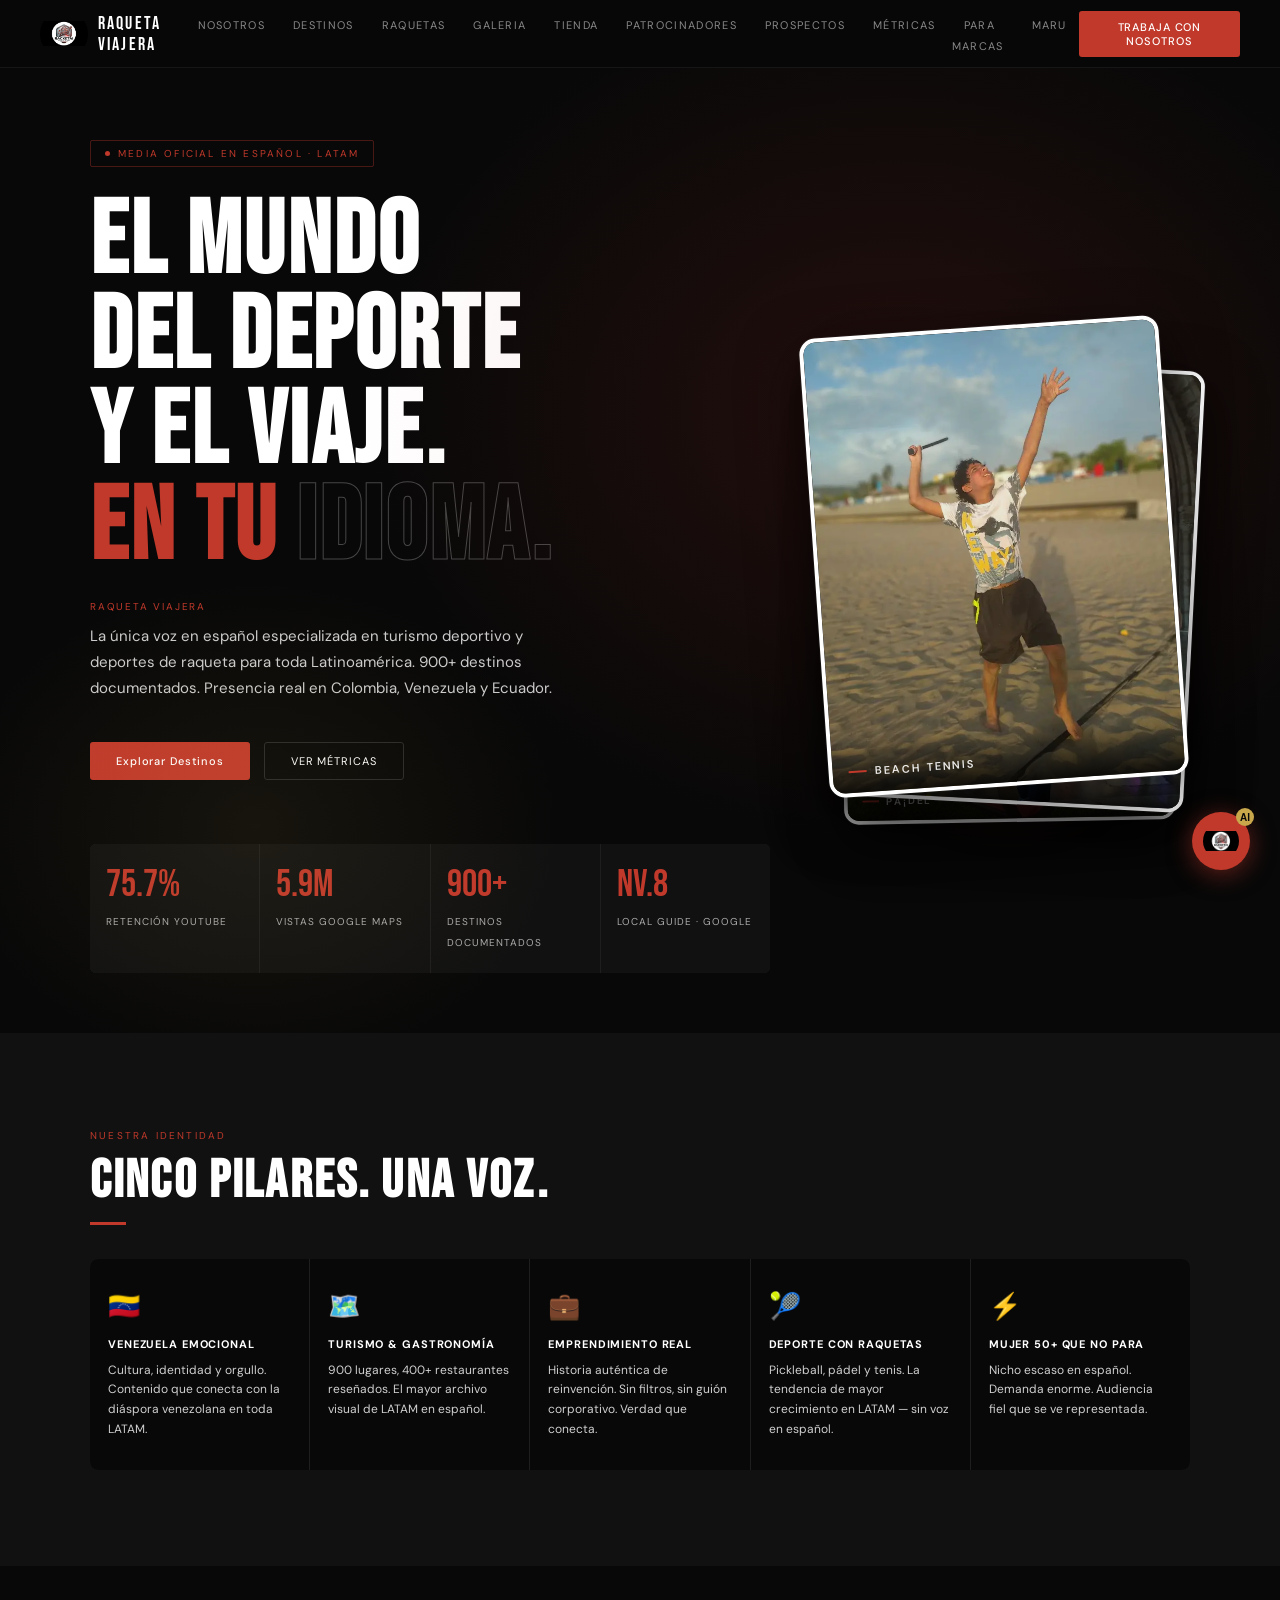
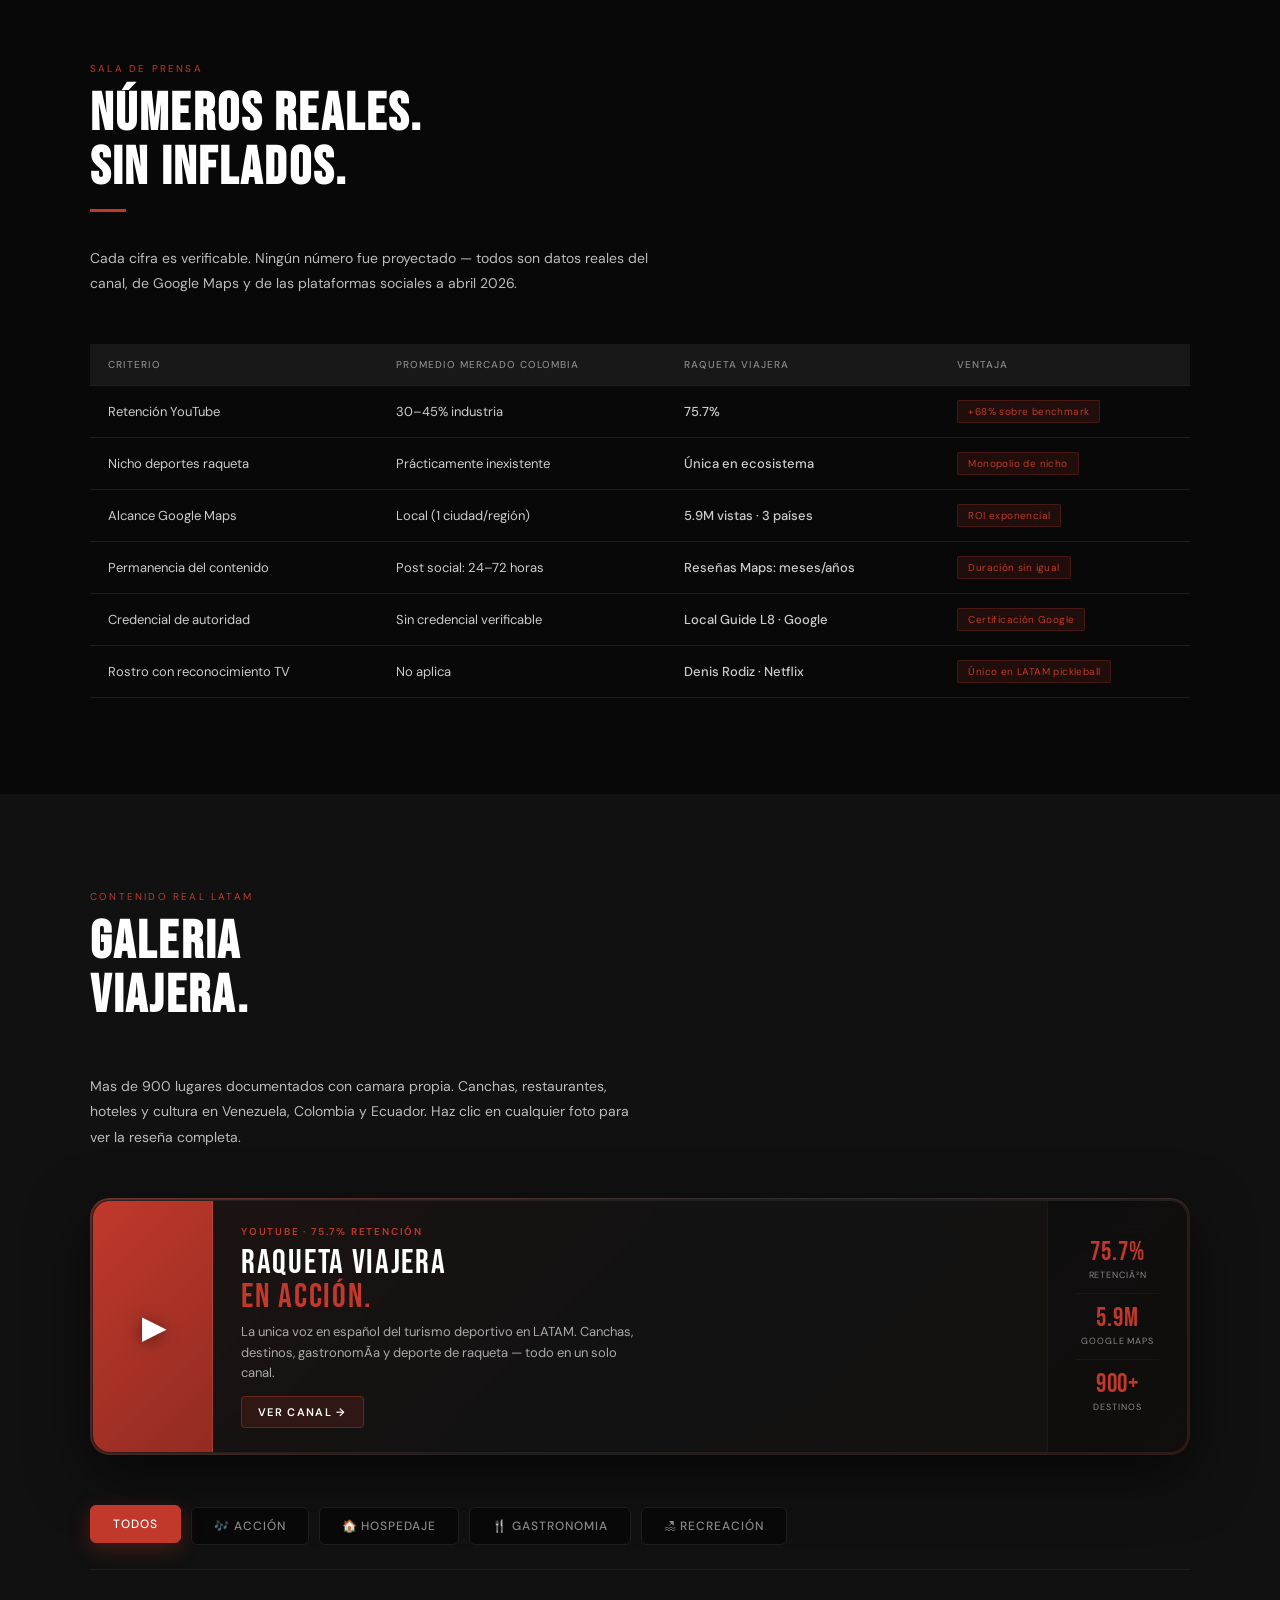
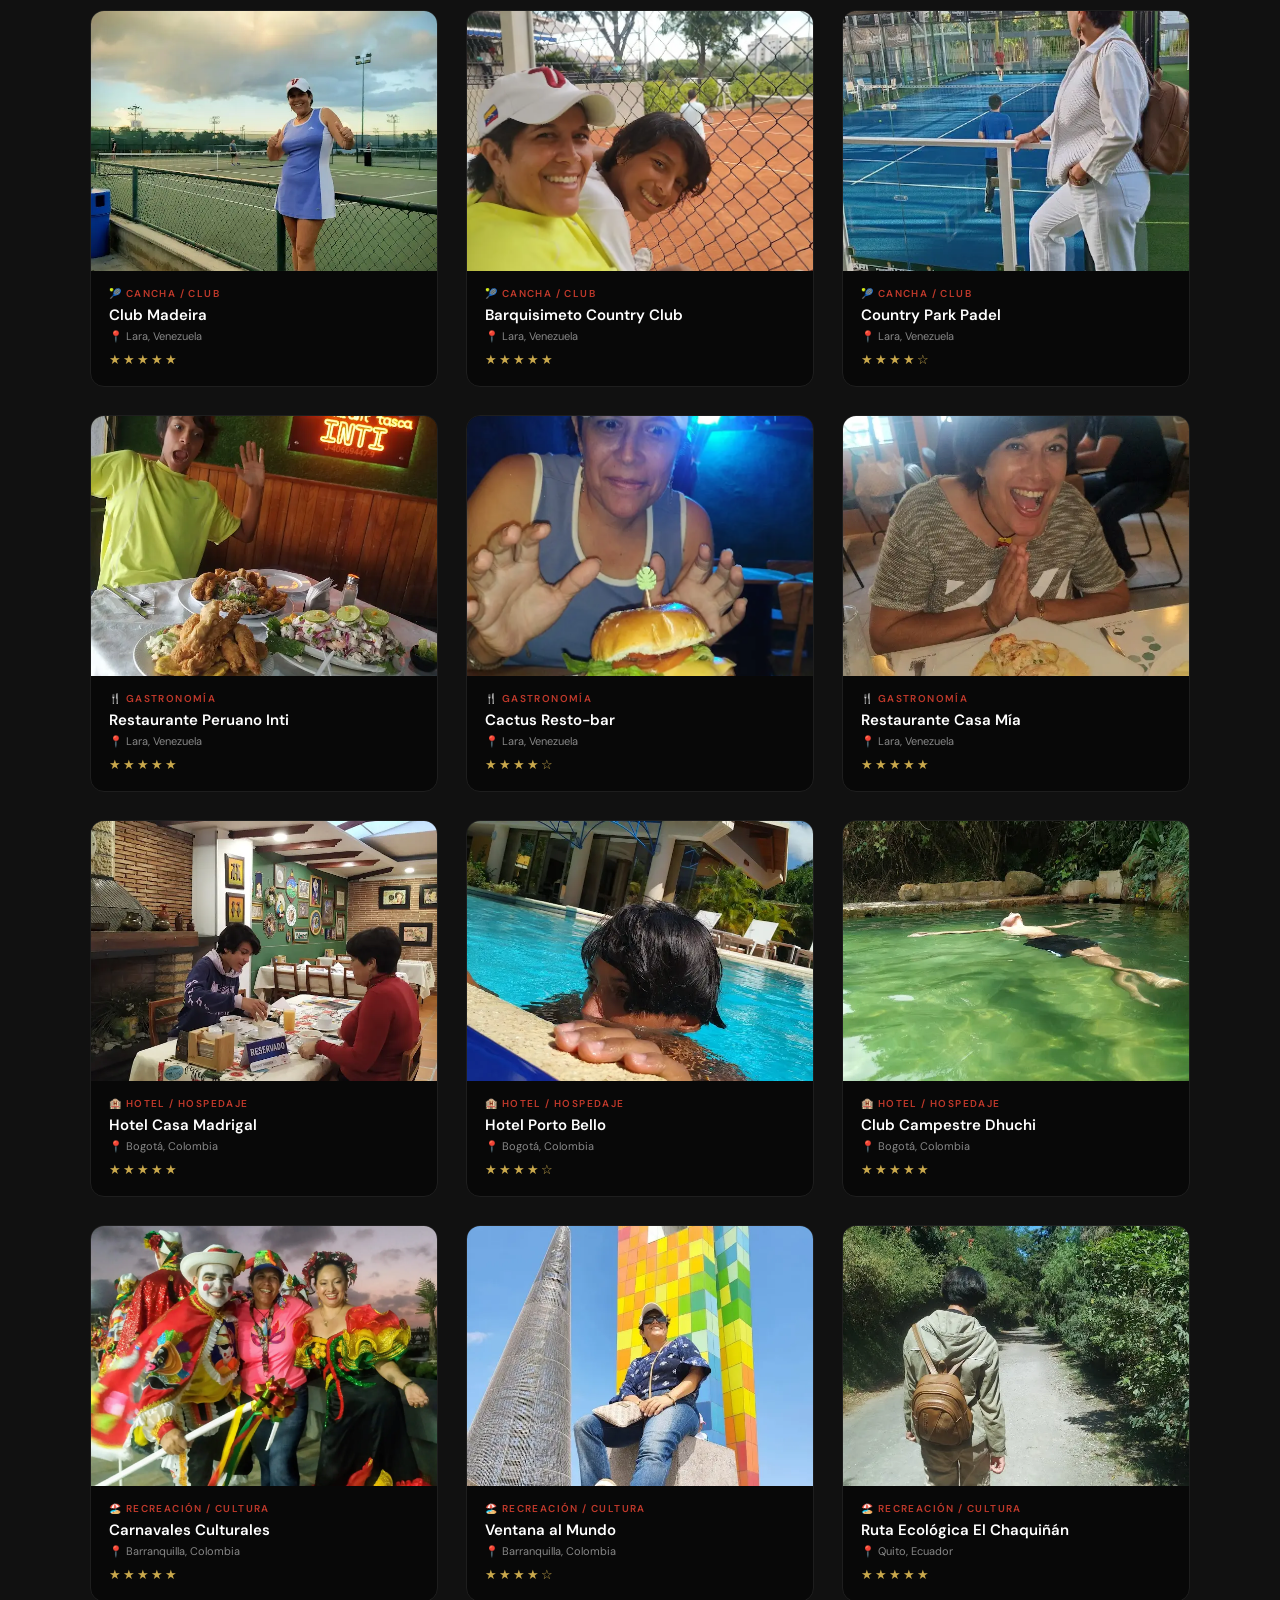
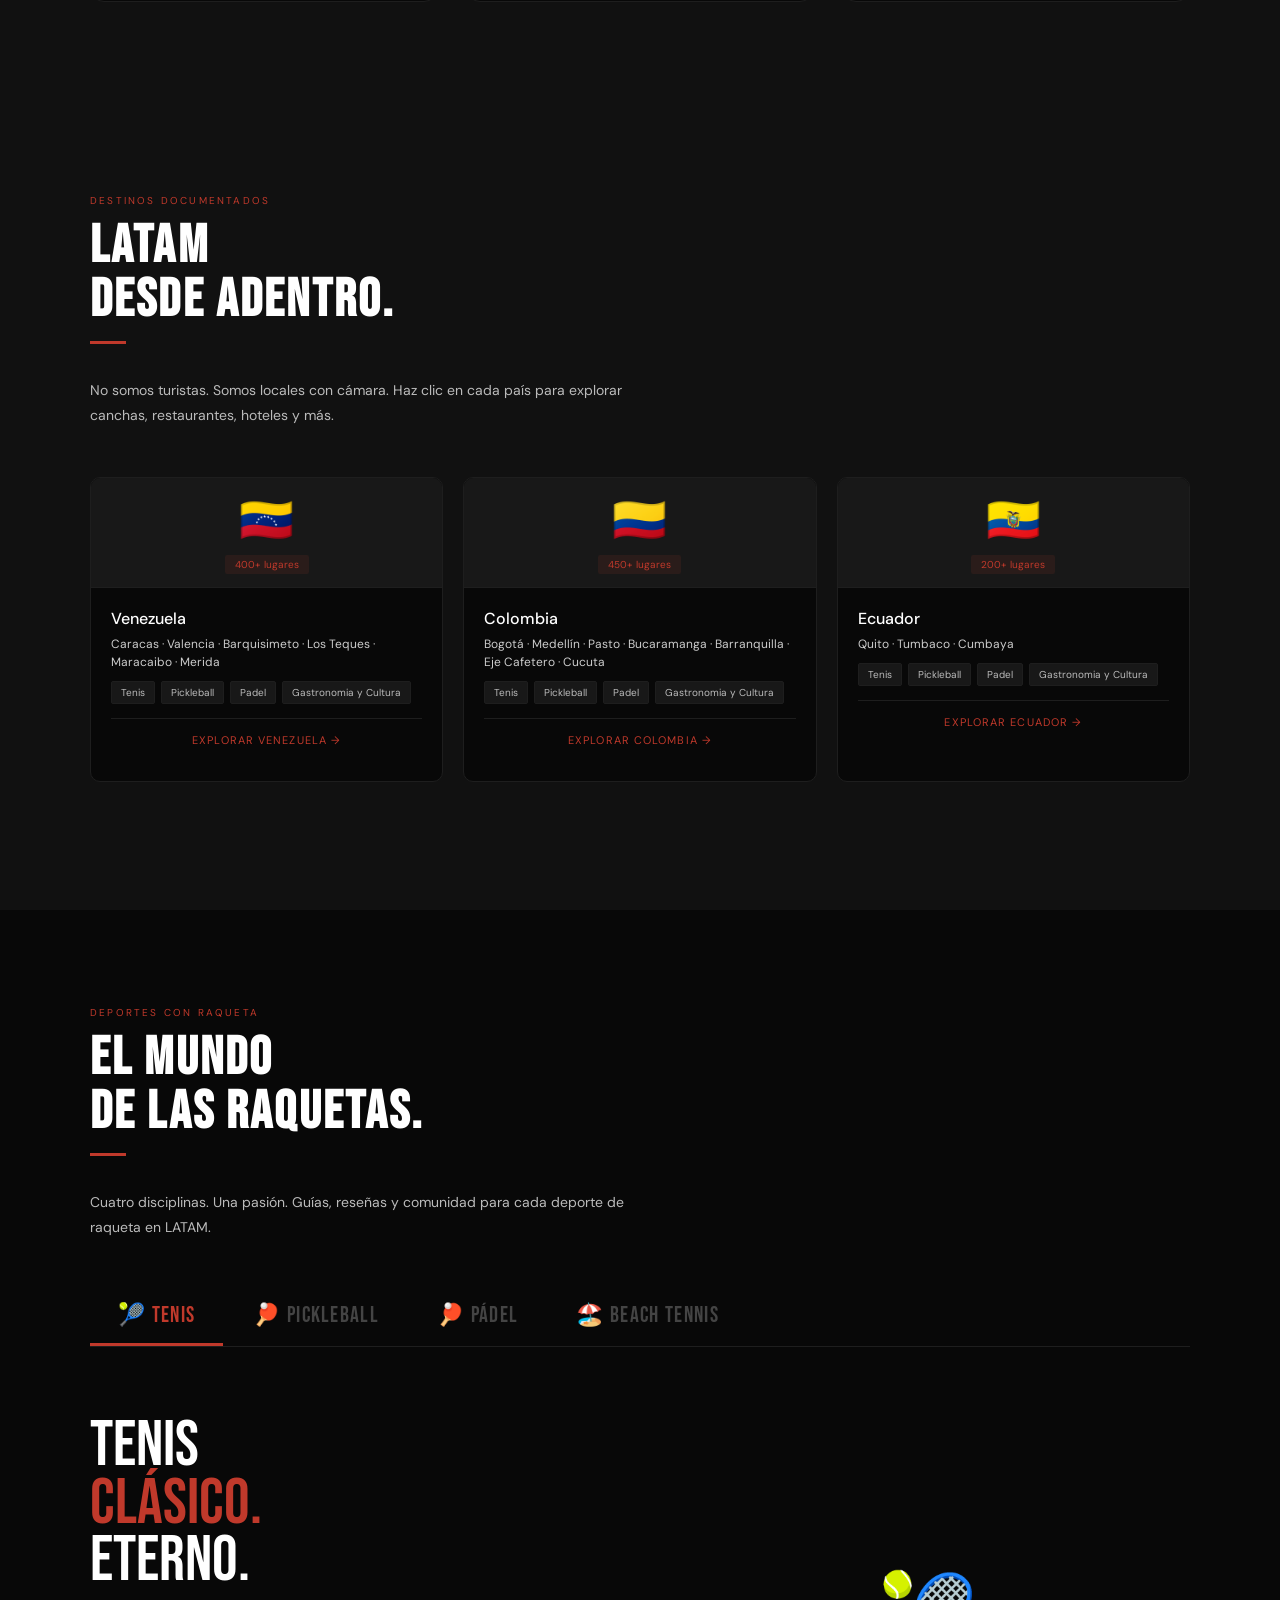
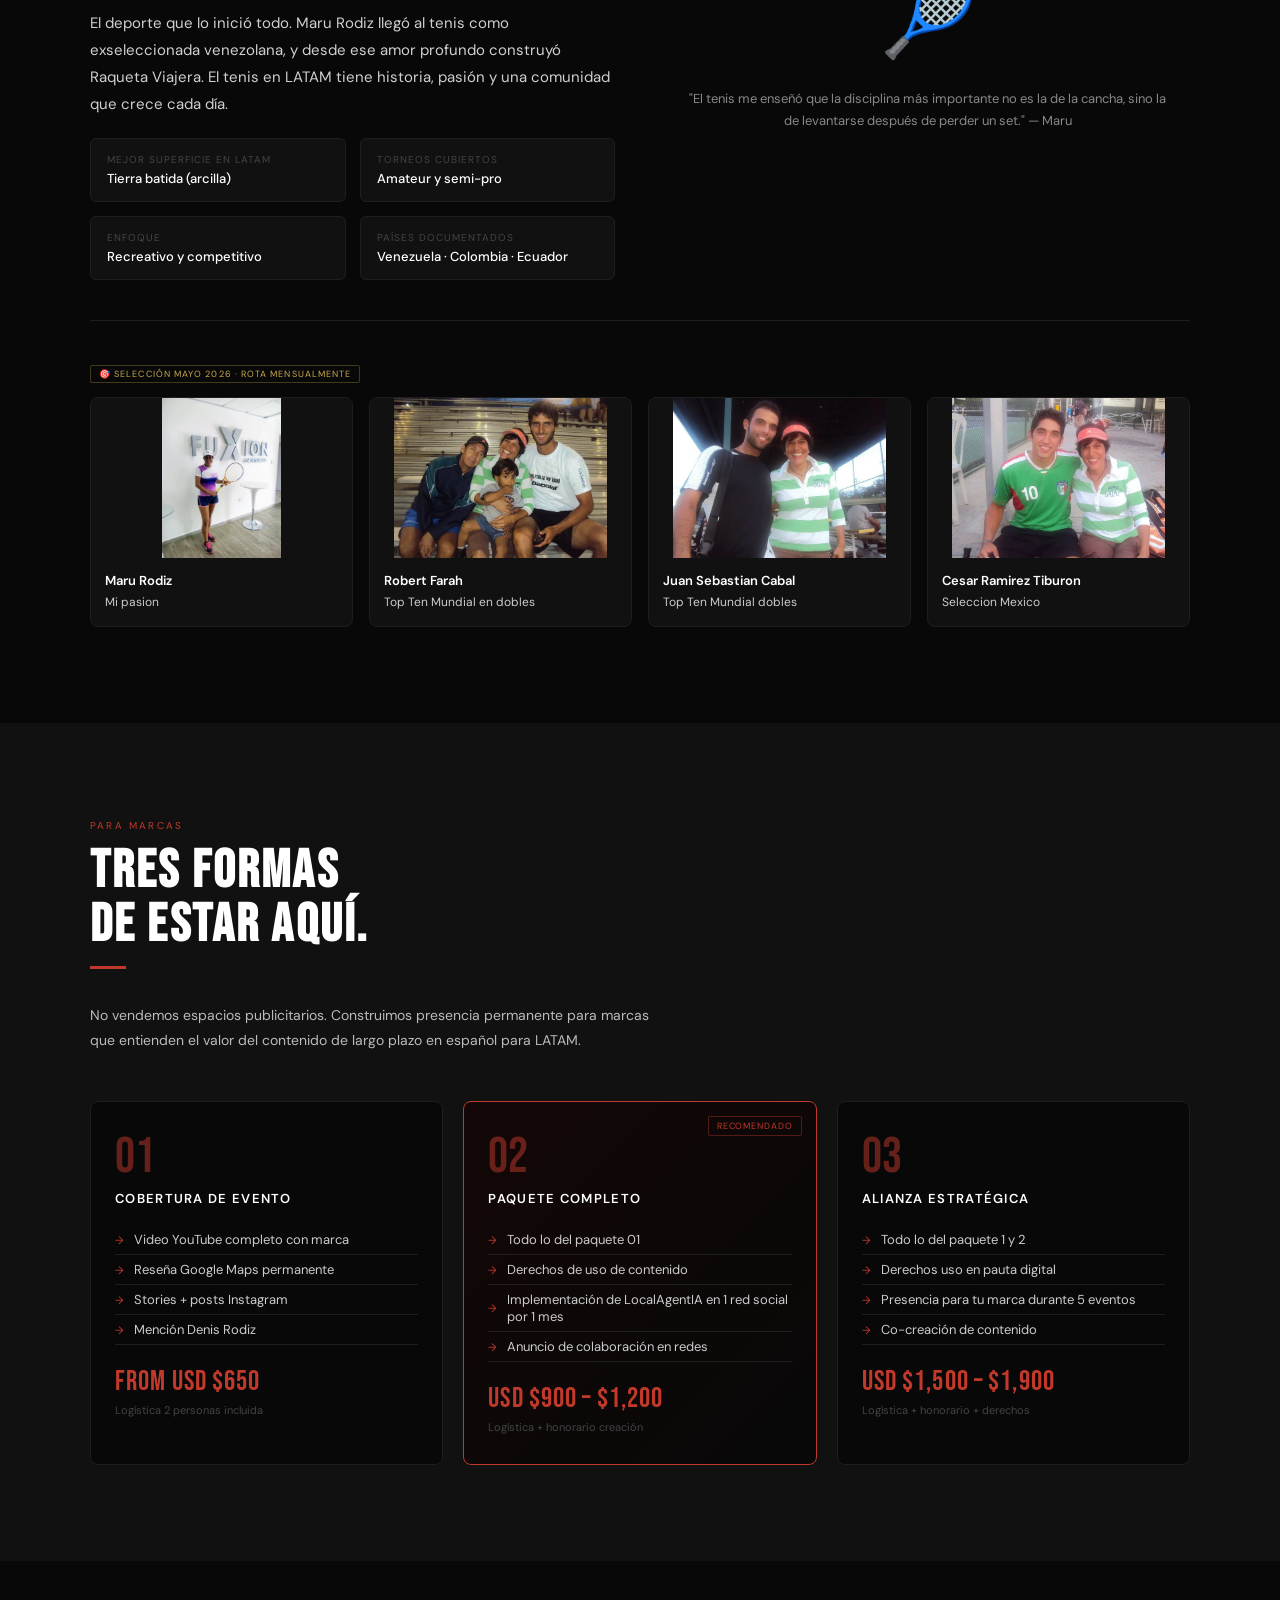
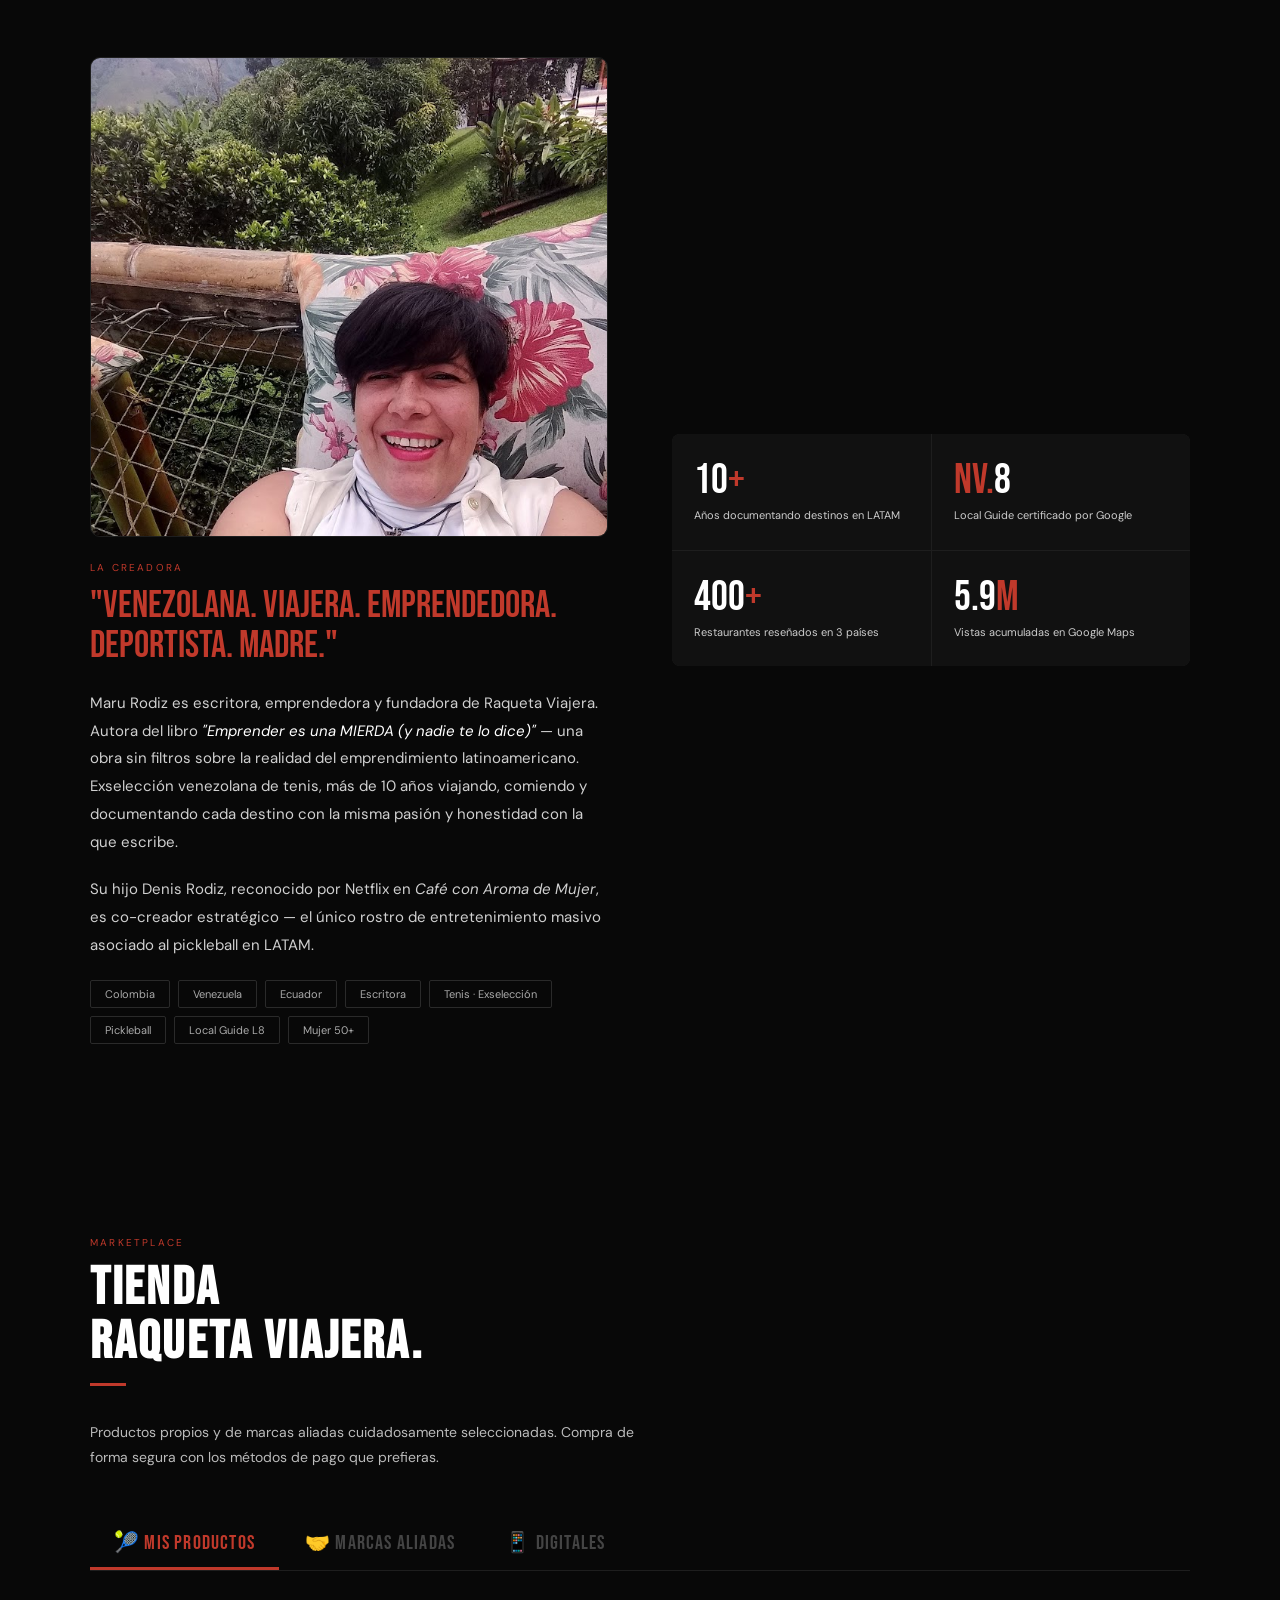
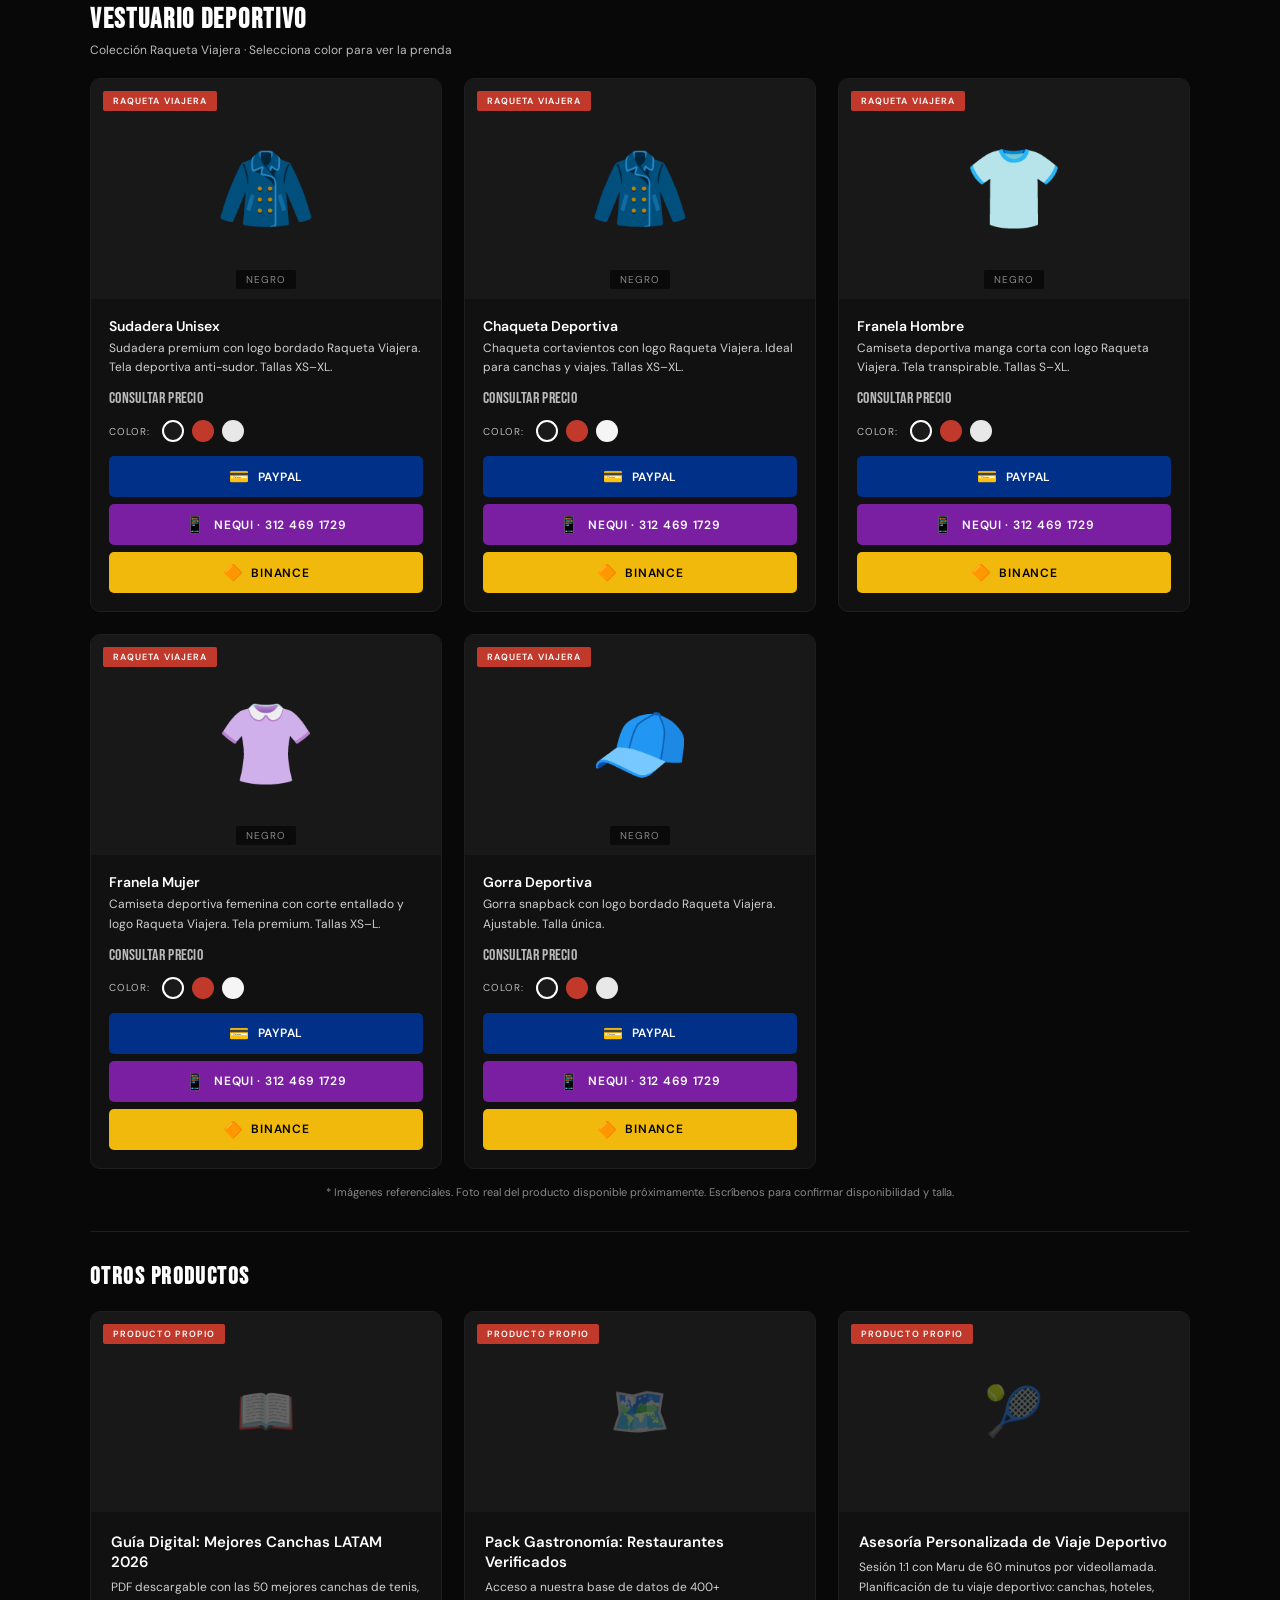
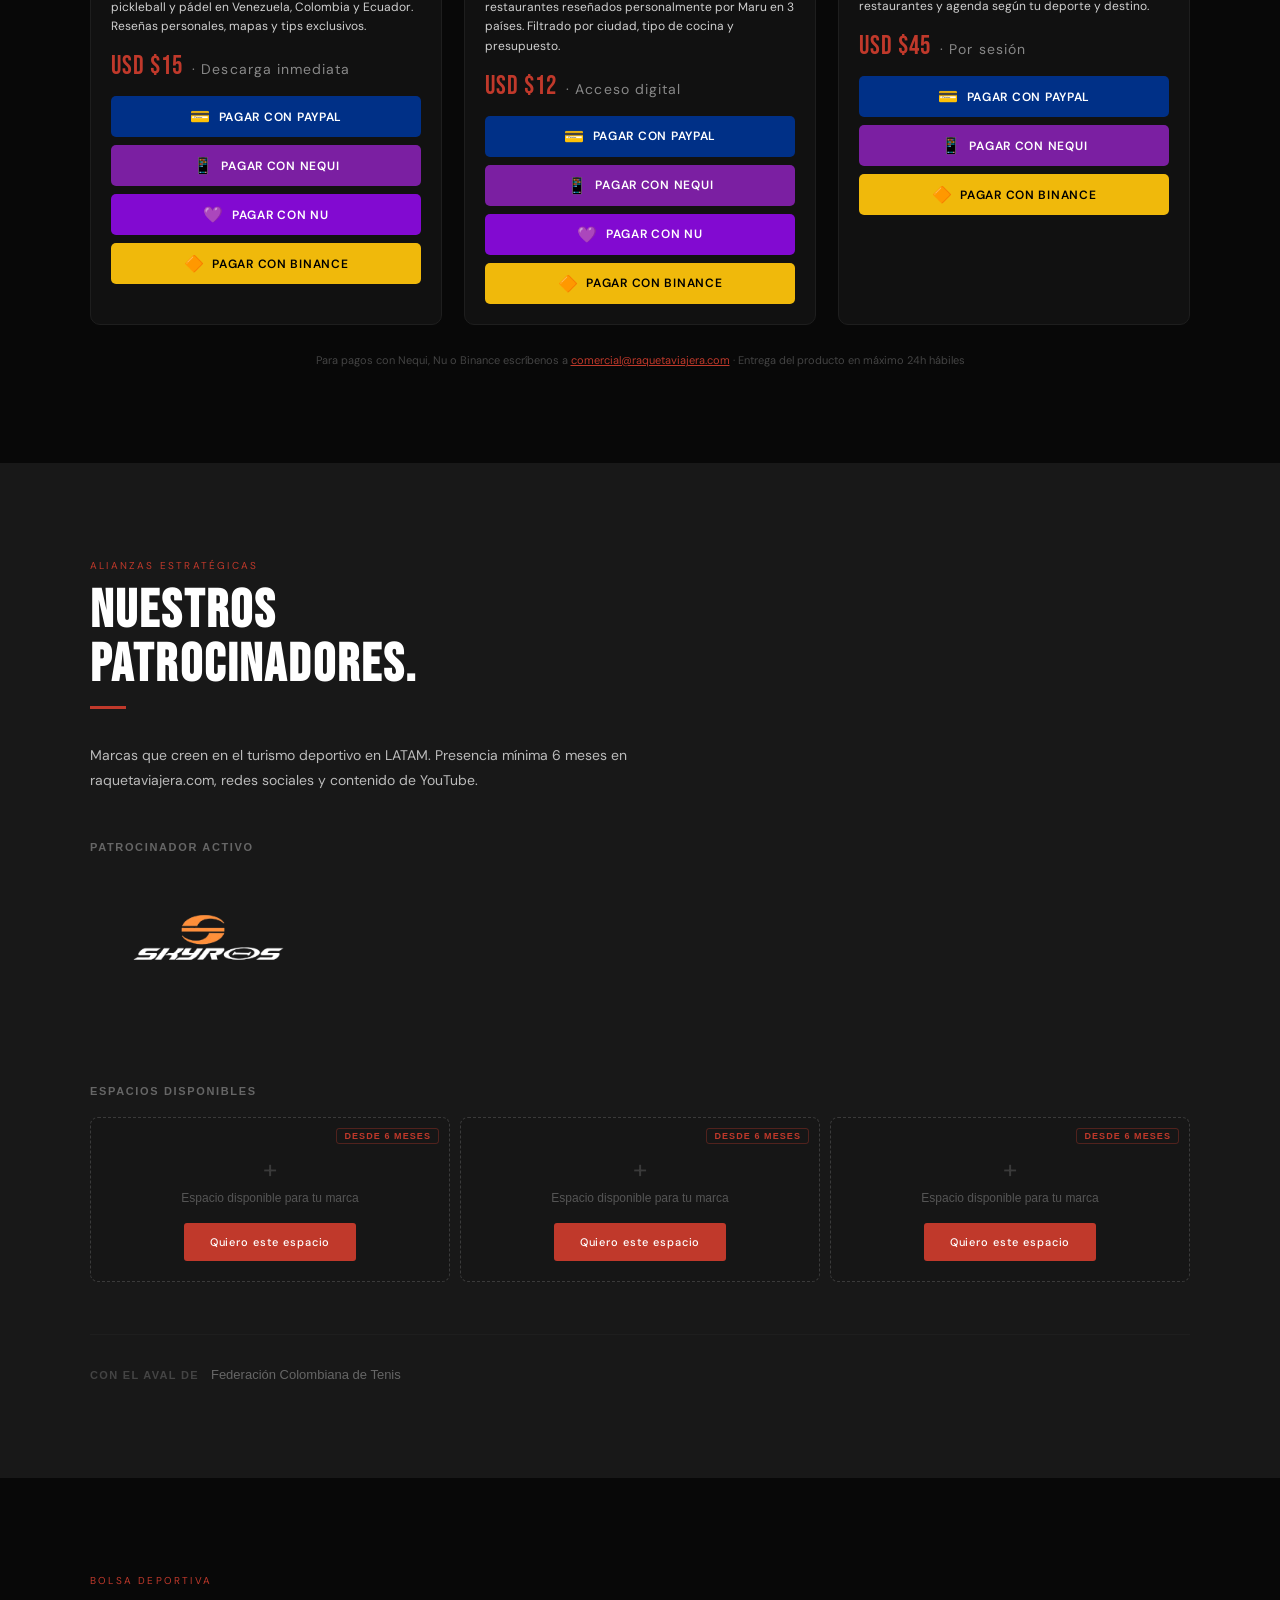
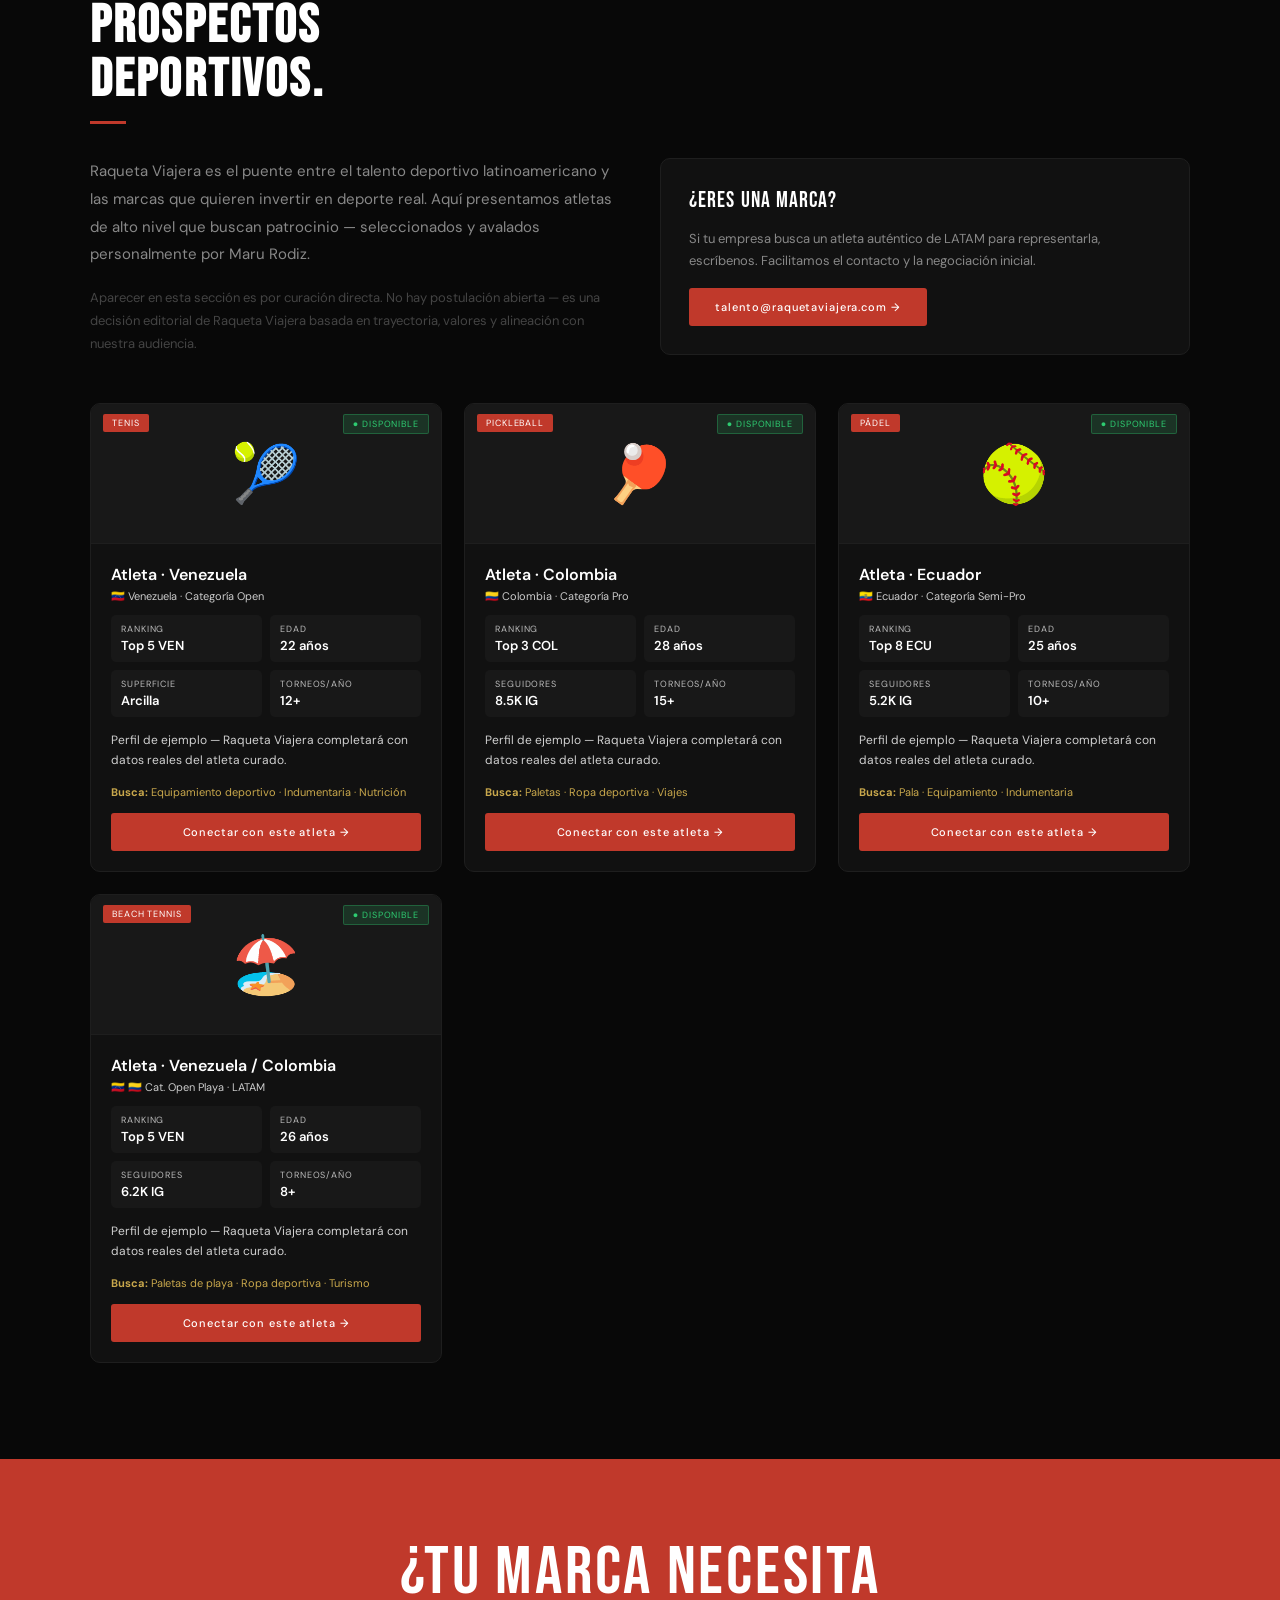
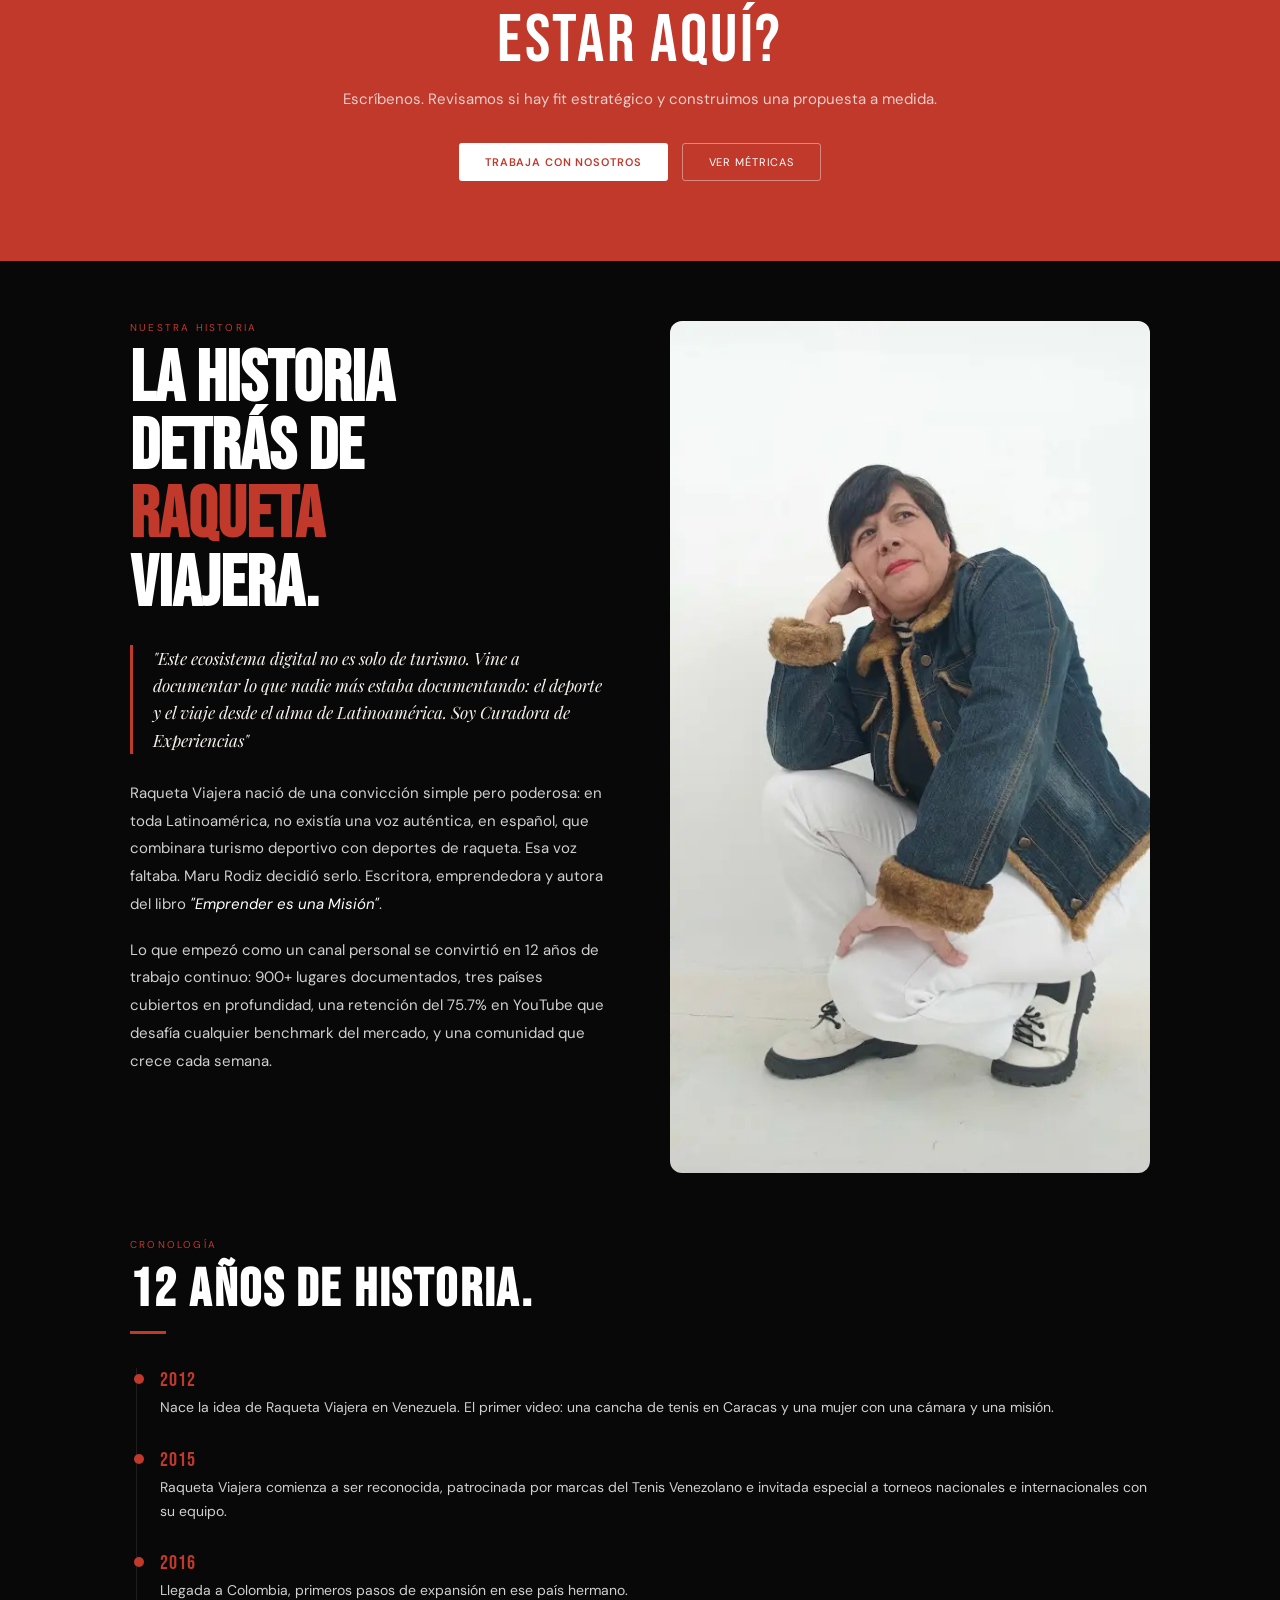
==== commit e7fb5682: "Update index.html" ====
--- a/index.html
+++ b/index.html
@@ -153,10 +153,10 @@
   <div class="sec-inner">
 
     <!-- Encabezado de la secciÃ³n -->
-    <span class="sec-eyebrow reveal">Contenido real Â· LATAM</span>
-    <h2 class="sec-title reveal">GALERÃA<br>VIAJERA.</h2>
+    <span class="sec-eyebrow reveal">Contenido real LATAM</span>
+    <h2 class="sec-title reveal">GALERIA<br>VIAJERA.</h2>
     <div class="red-bar reveal"></div>
-    <p class="sec-desc reveal">MÃ¡s de 900 lugares documentados con cÃ¡mara propia. Canchas, restaurantes, hoteles y cultura en Venezuela, Colombia y Ecuador. Haz clic en cualquier foto para ver la reseÃ±a completa.</p>
+    <p class="sec-desc reveal">Mas de 900 lugares documentados con camara propia. Canchas, restaurantes, hoteles y cultura en Venezuela, Colombia y Ecuador. Haz clic en cualquier foto para ver la reseña completa.</p>
 
     <!-- ============================================
          VIDEO TEASER CARD â€” Tarjeta estilo glassmorphism
@@ -173,7 +173,7 @@
 
         <!-- Texto central: tÃ­tulo, descripciÃ³n y enlace -->
         <div class="vtc-content">
-          <div class="vtc-tag">YouTube &middot; 75.7% RetenciÃ³n</div>
+          <div class="vtc-tag">YouTube &middot; 75.7% Retención</div>
           <div class="vtc-title">RAQUETA VIAJERA<br><span>EN ACCIÓN.</span></div>
           <div class="vtc-desc">La unica voz en español del turismo deportivo en LATAM. Canchas, destinos, gastronomÃ­a y deporte de raqueta &mdash; todo en un solo canal.</div>
           <a href="https://youtube.com/@raquetaviajera" target="_blank" rel="noopener" class="vtc-cta">Ver Canal &#8594;</a>
@@ -207,7 +207,7 @@
       <button class="gal-filter-btn"
               data-category="canchas"
               onclick="filterGallery('canchas', this)">
-        &#127926; AcciÃ³n
+        &#127926; Acción
       </button>
       <!-- "Canchas" tambiÃ©n filtra la categorÃ­a canchas -->
       <button class="gal-filter-btn"
@@ -244,7 +244,7 @@
         <img id="rec-img" src="" alt="Recomendación del Mes">
       </div>
       <div id="rec-content" class="rec-info-container">
-        <div class="rec-badge">â­ RECOMENDACIÓN DEL MES</div>
+        <div class="rec-badge">LA RECOMENDACIÓN DEL MES</div>
         <h3 id="rec-name" class="rec-name"></h3>
         <div id="rec-stars" class="rec-stars"></div>
         <p id="rec-resena" class="rec-resena"></p>
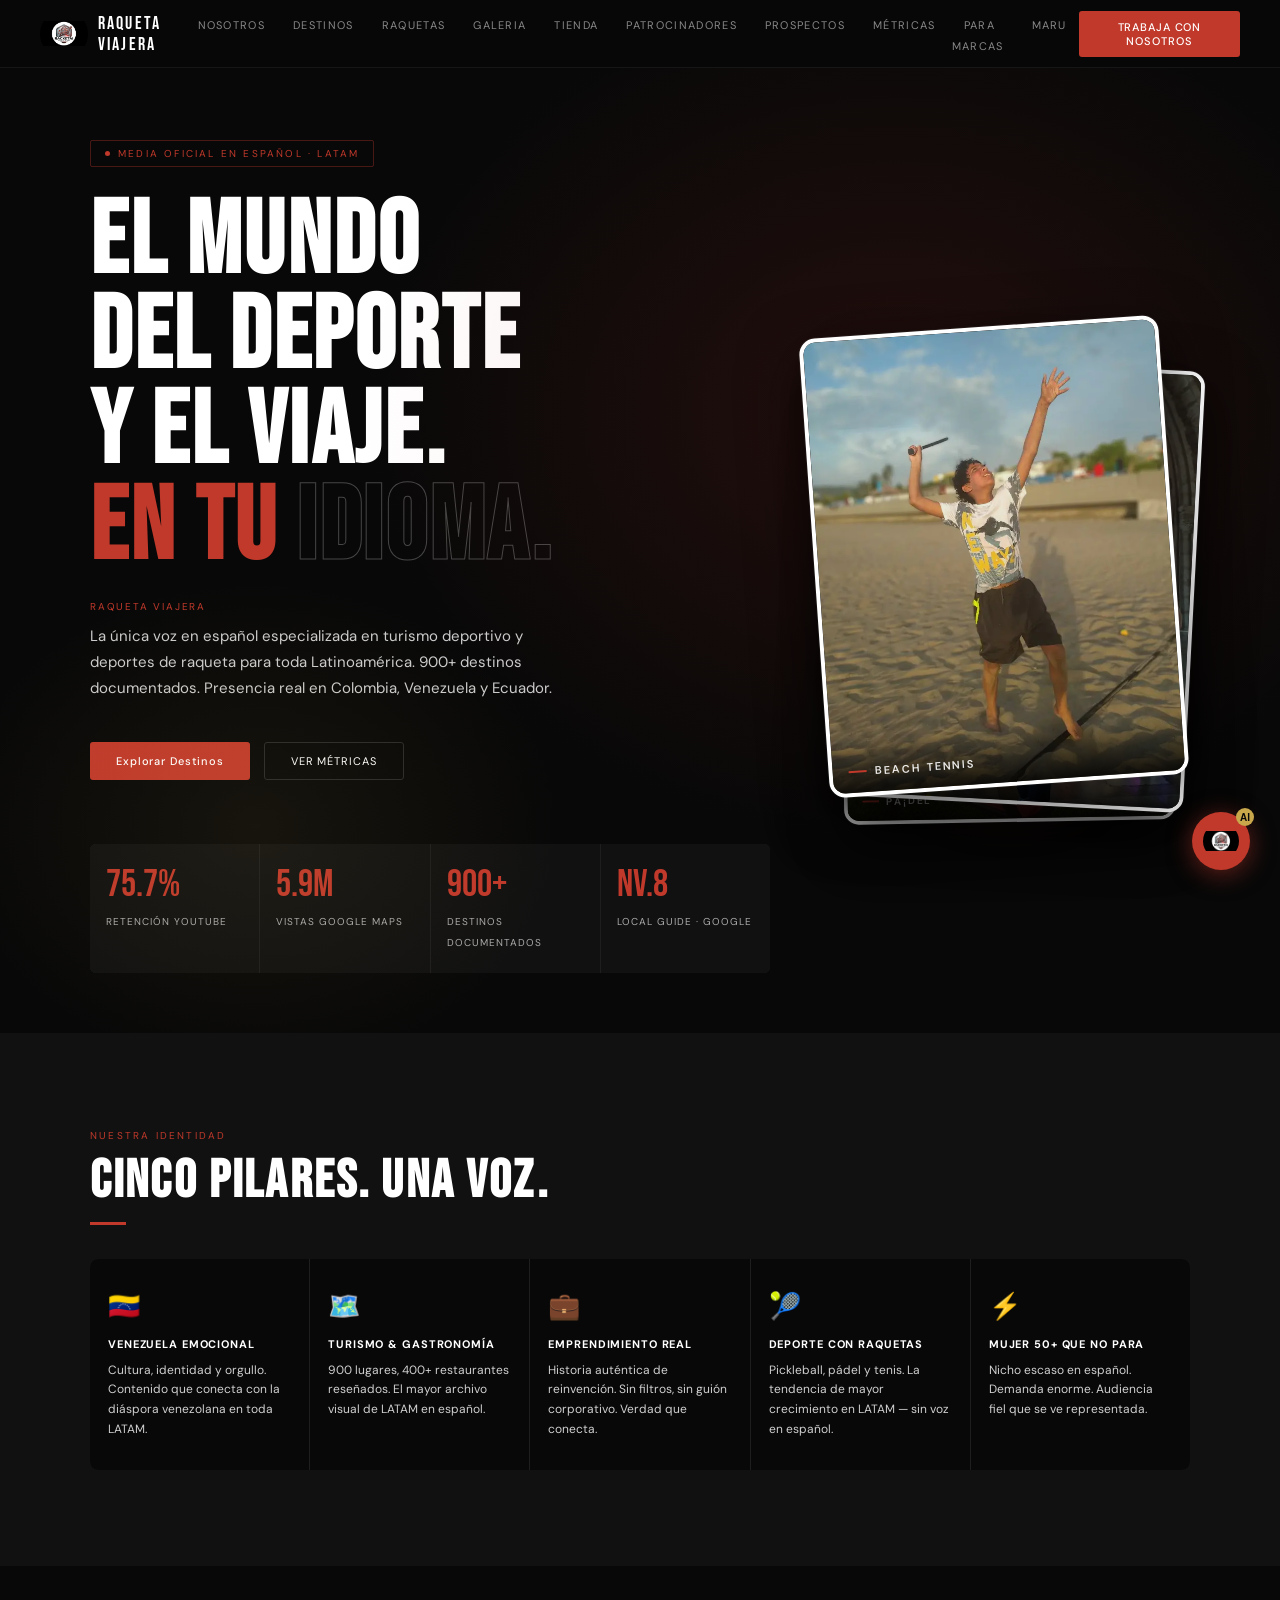
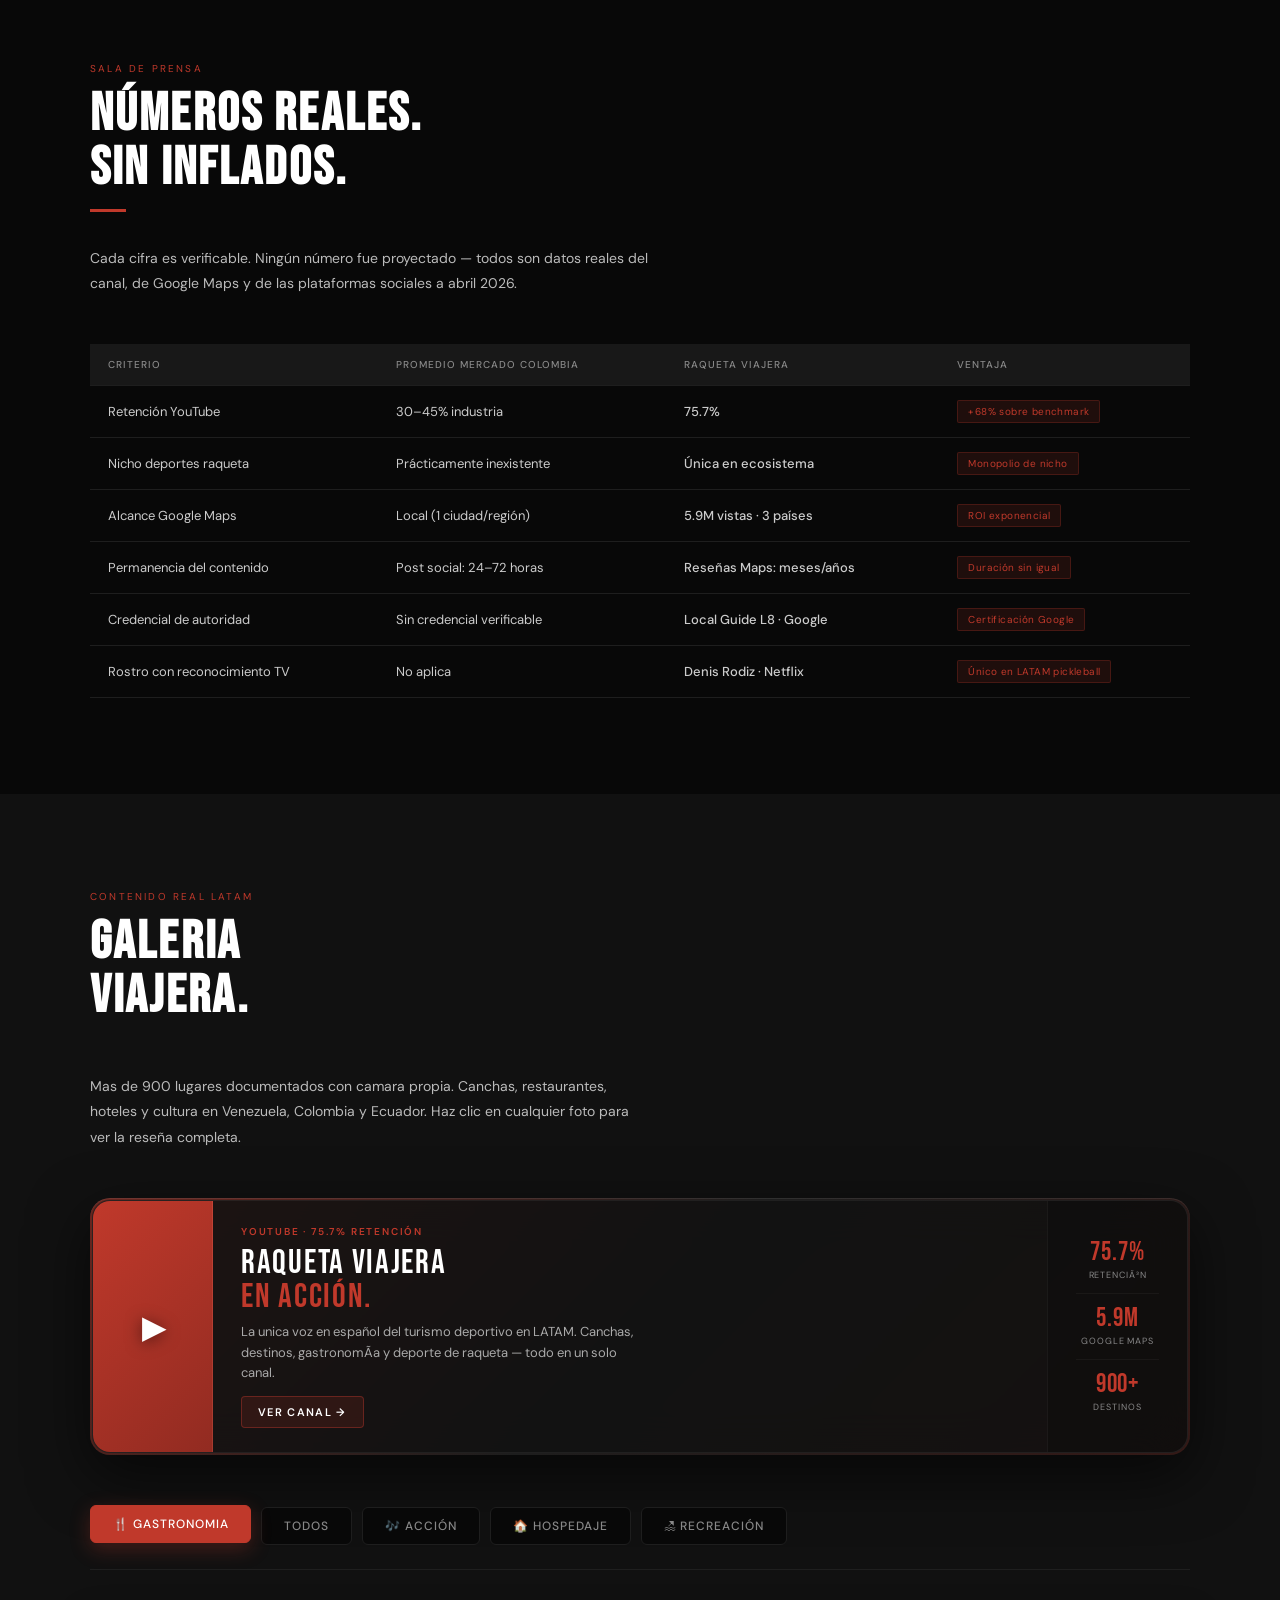
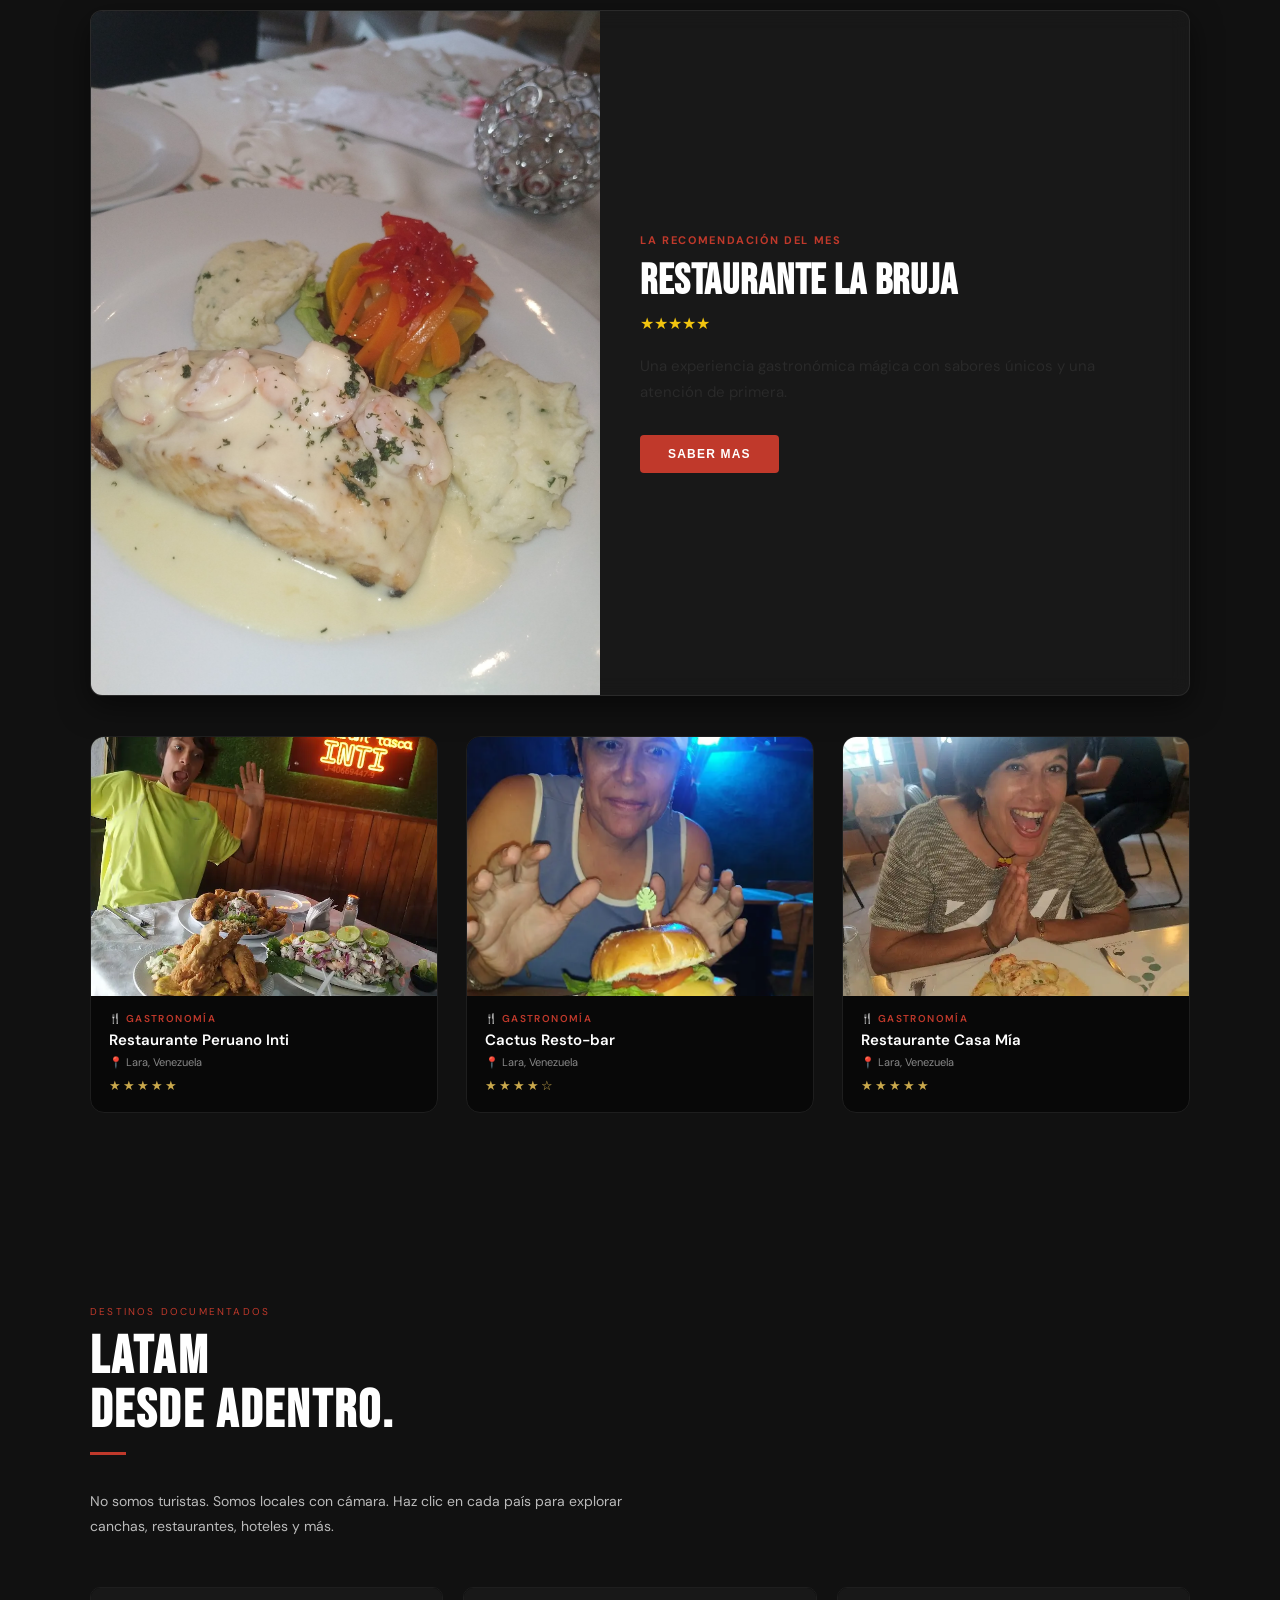
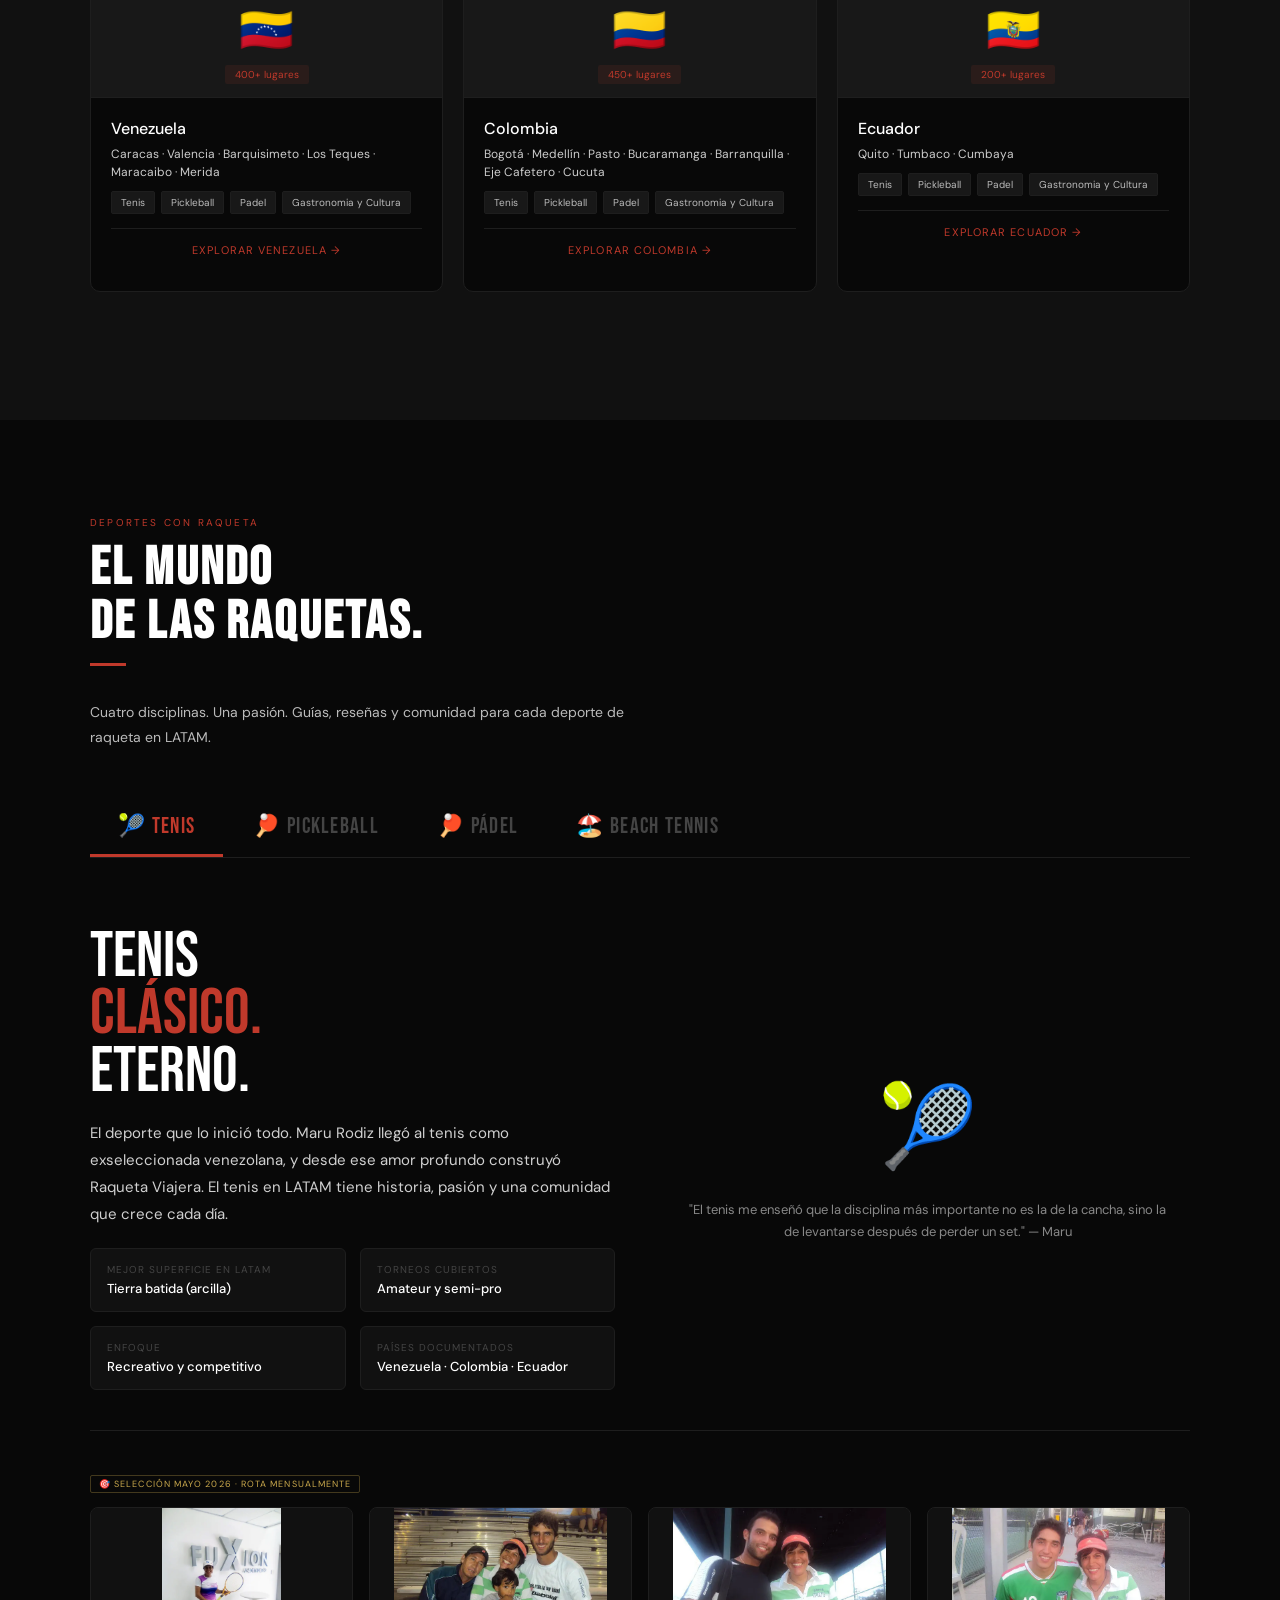
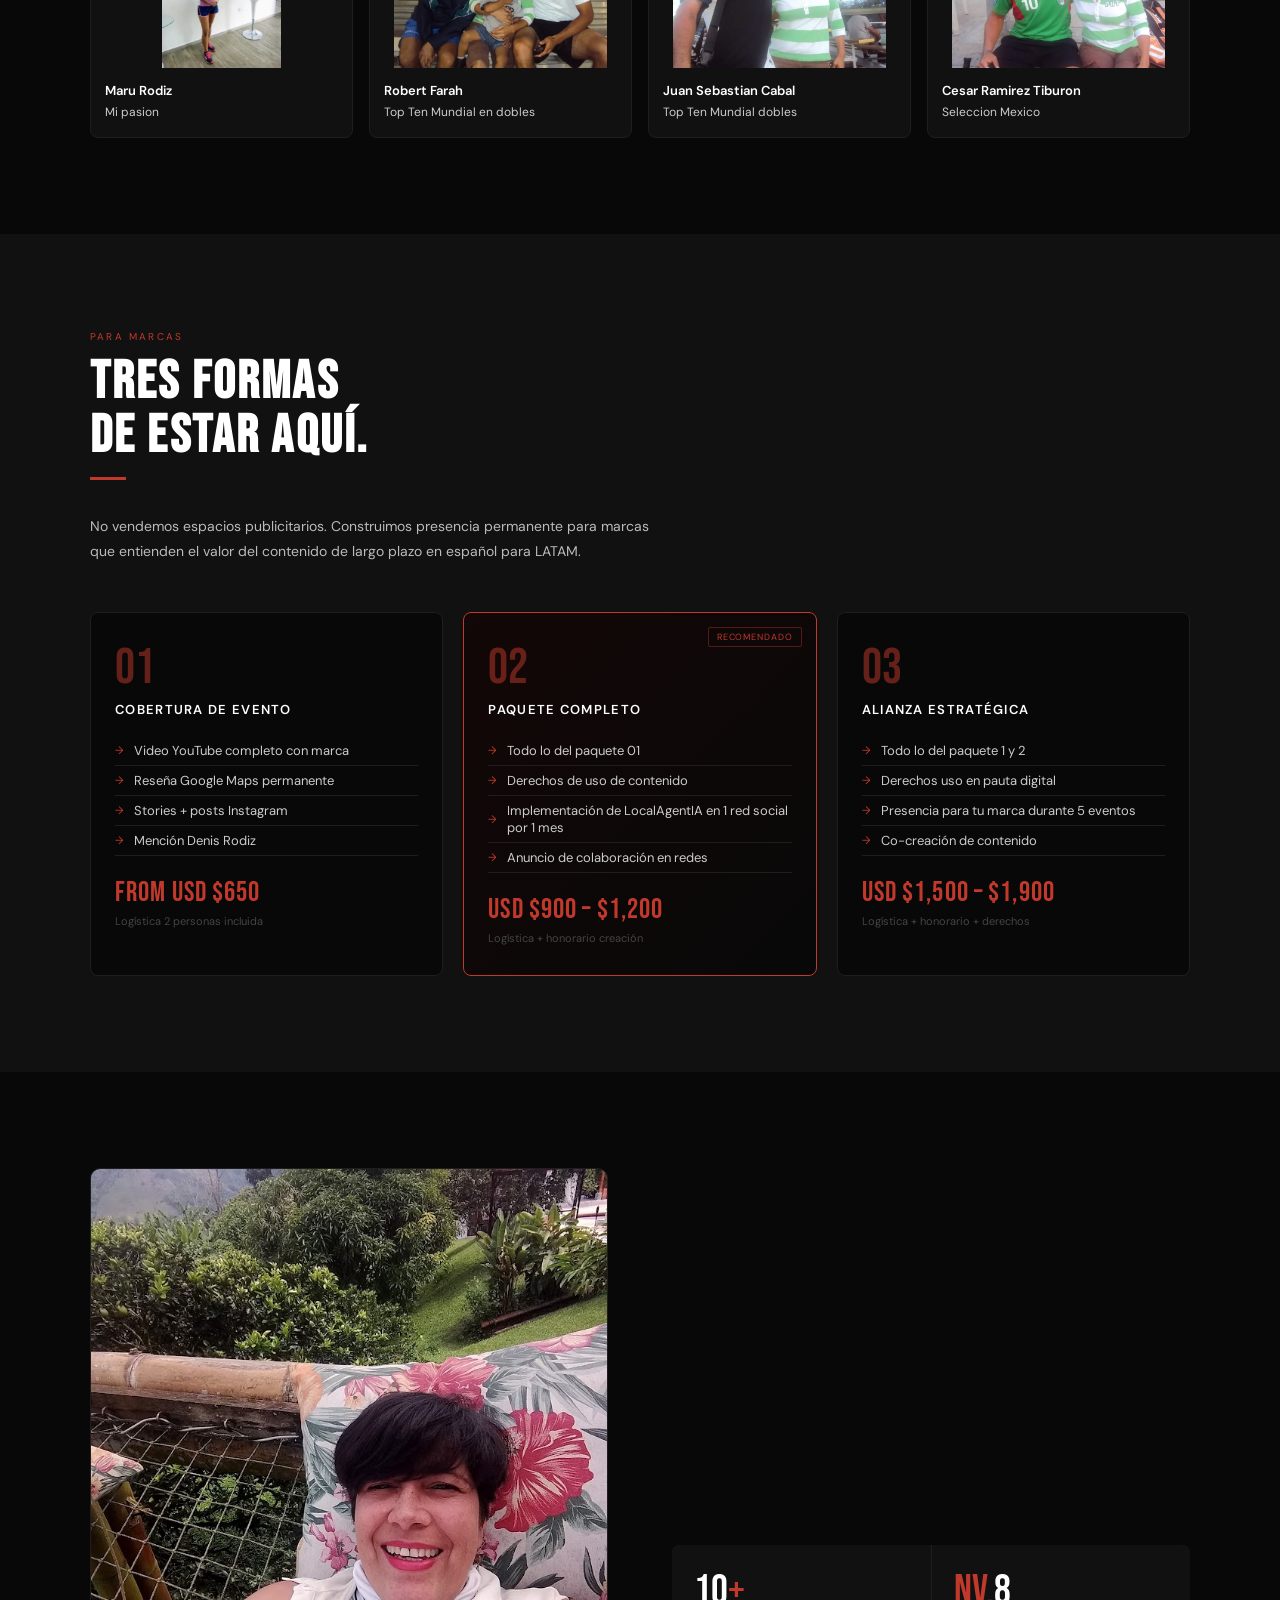
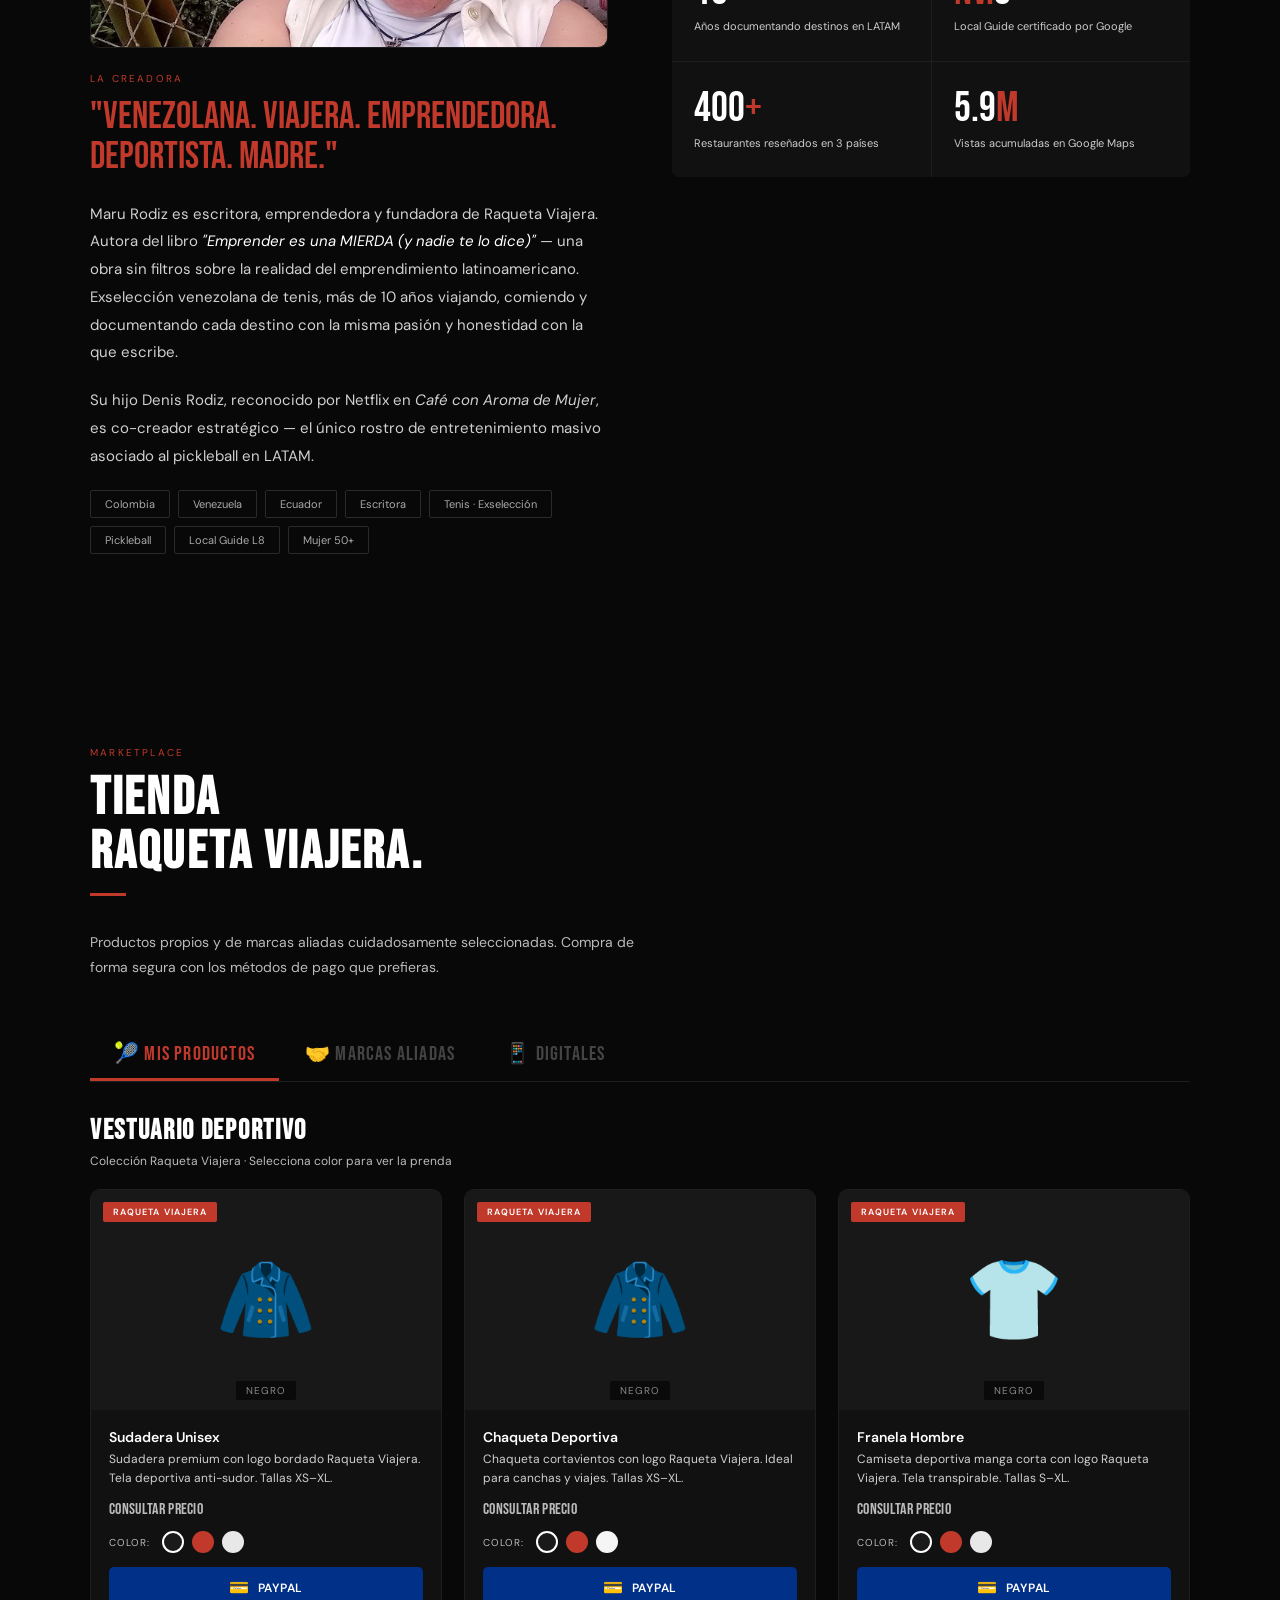
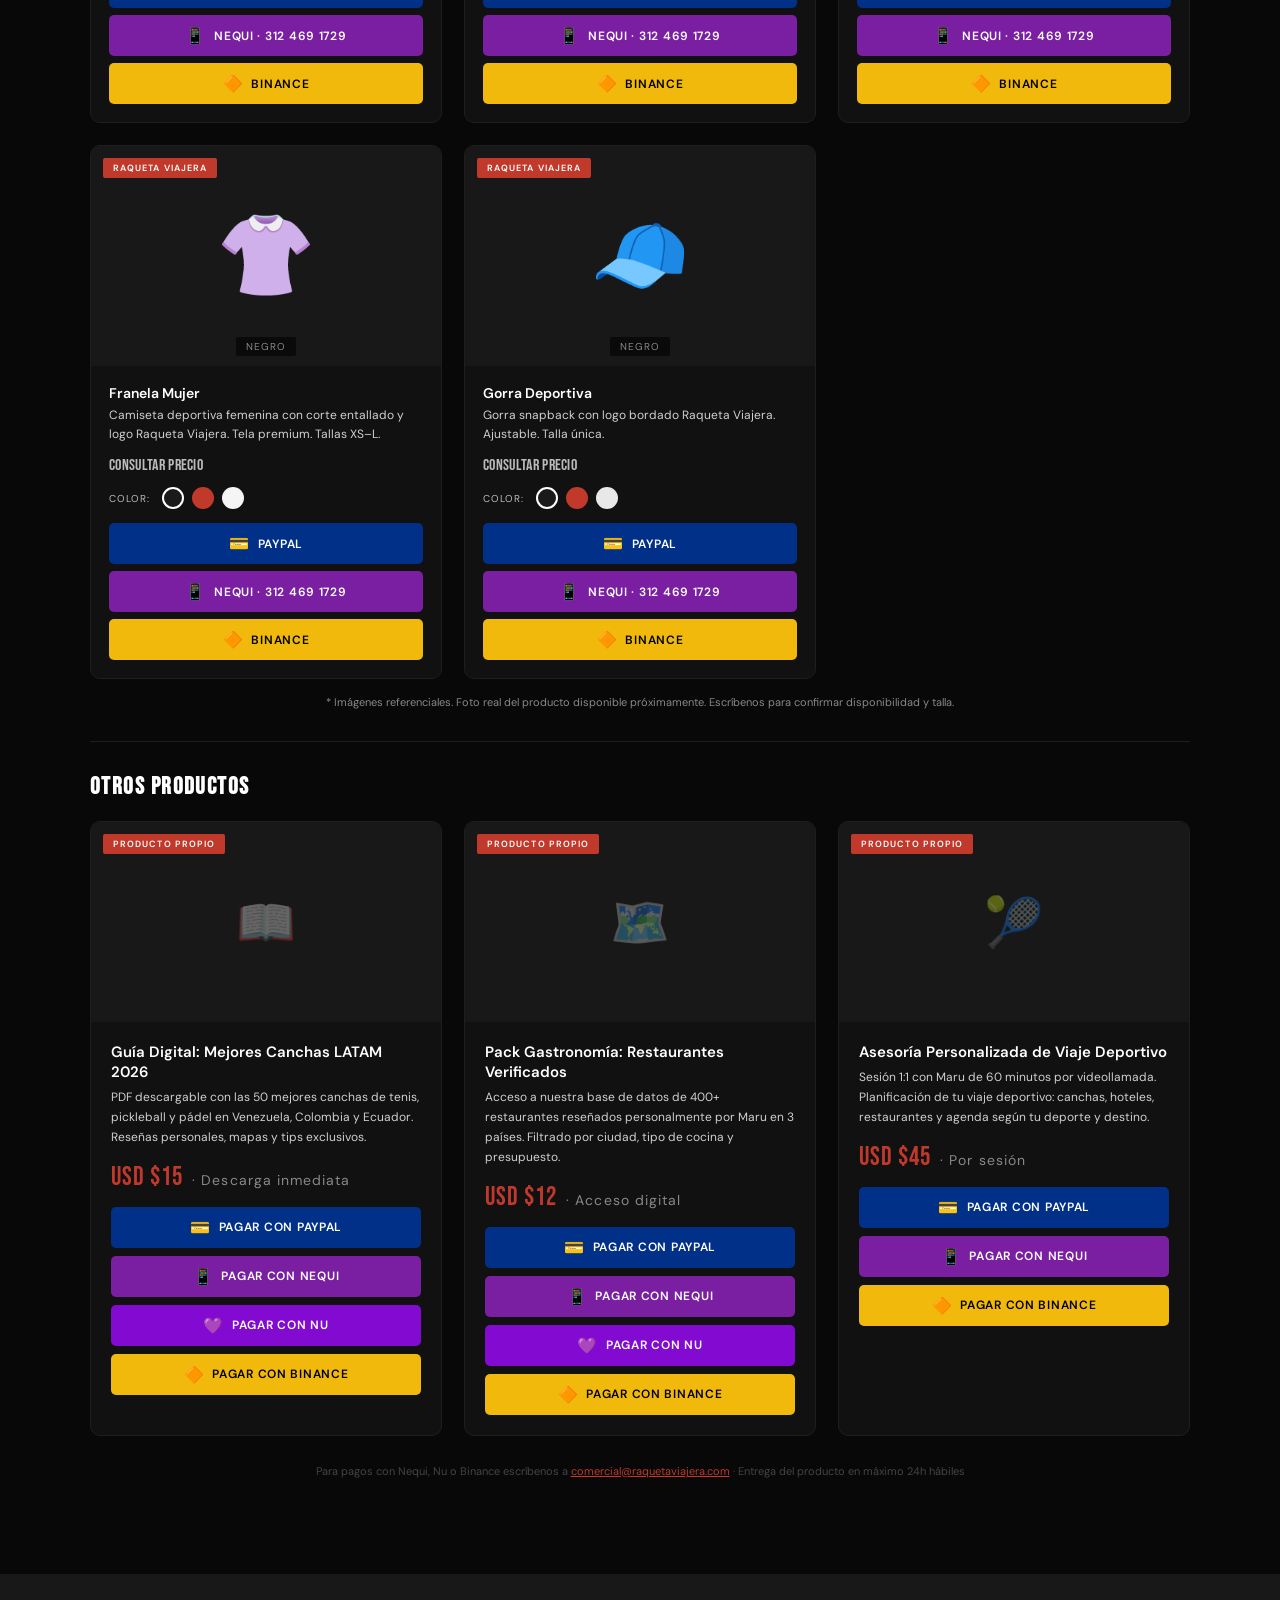
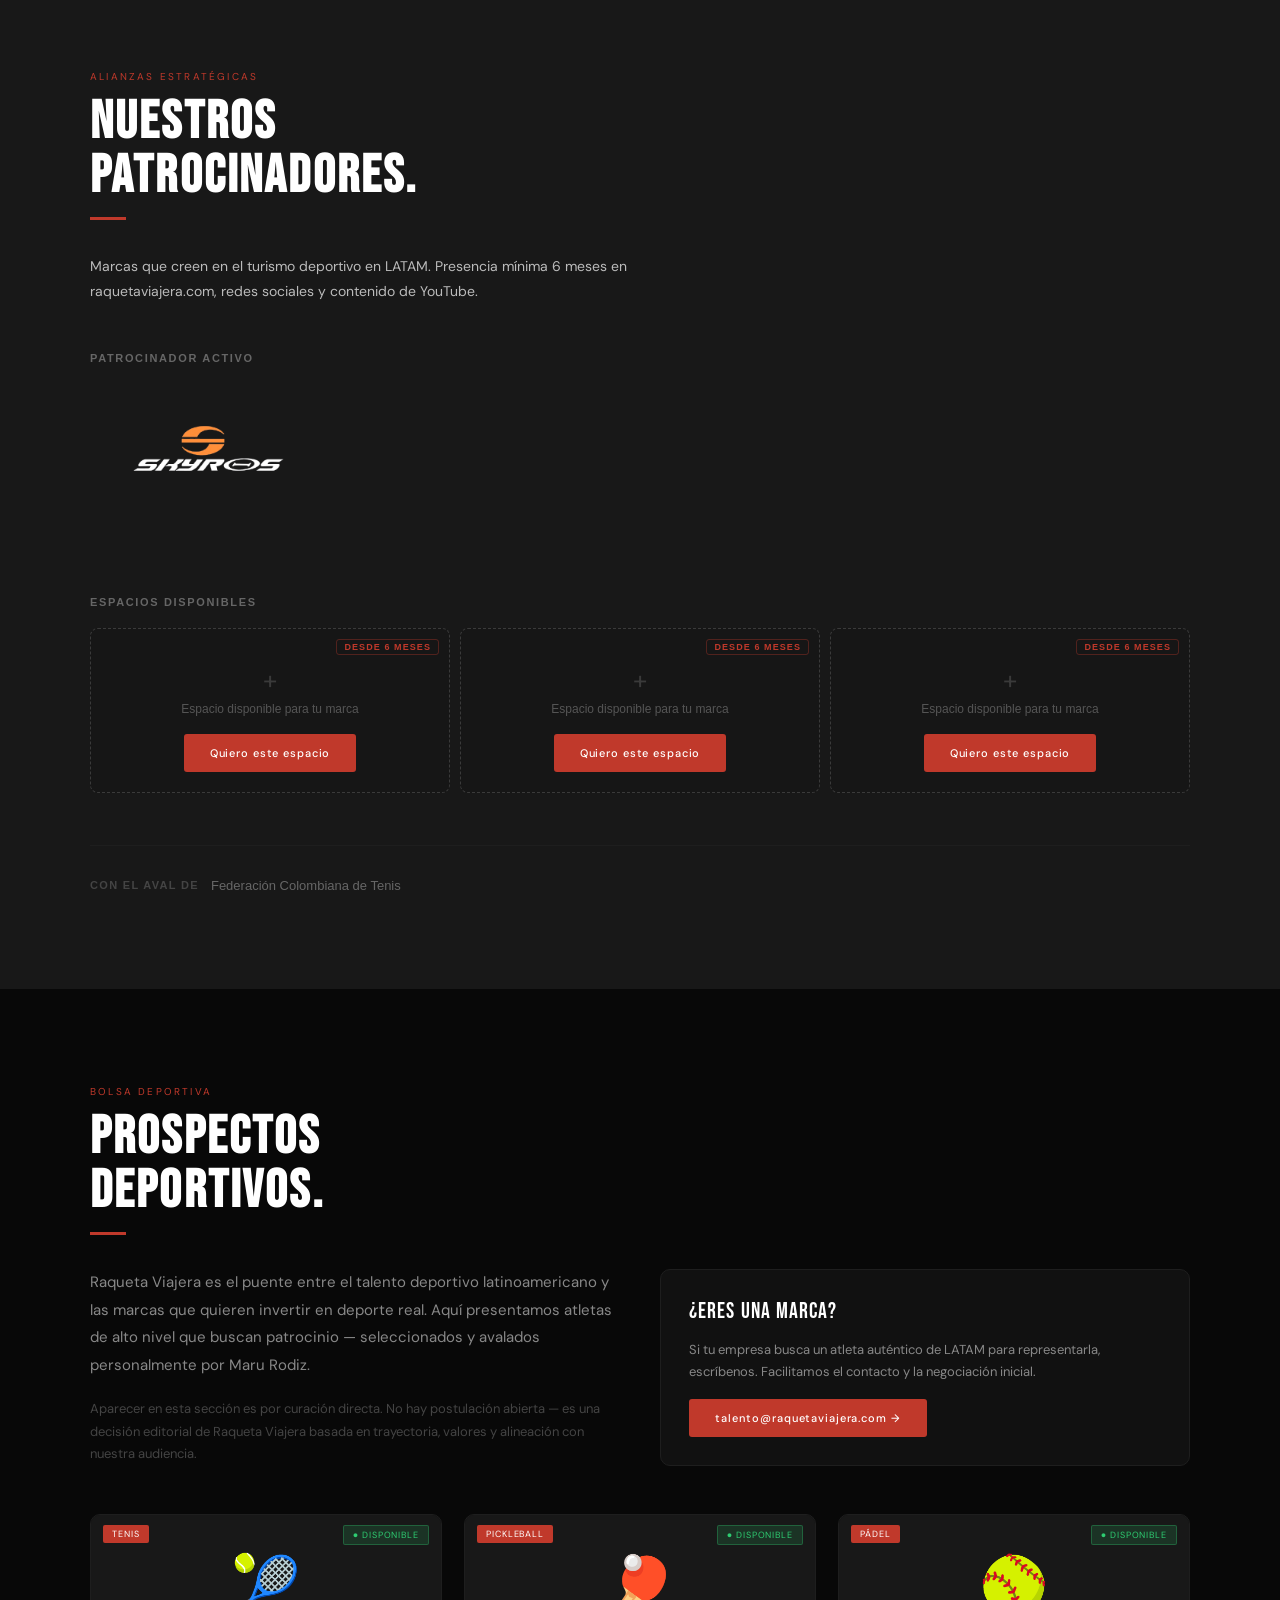
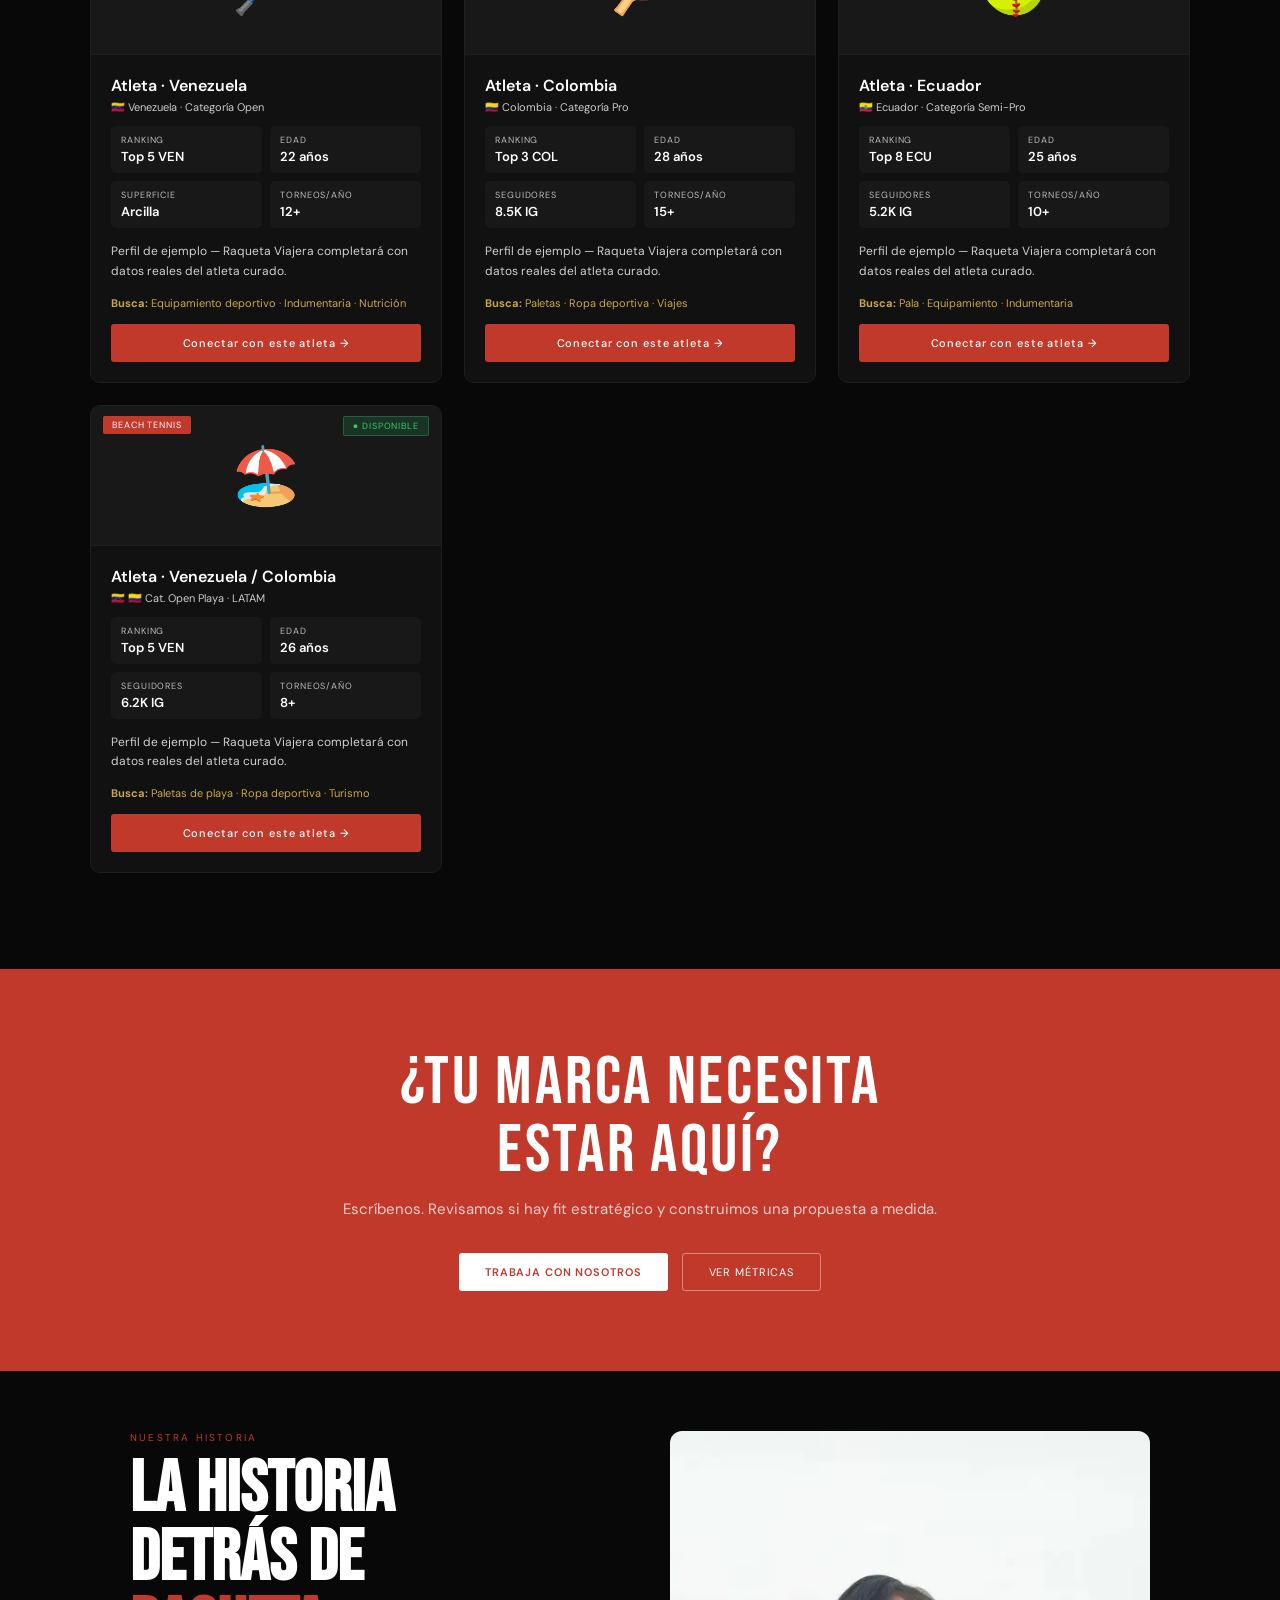
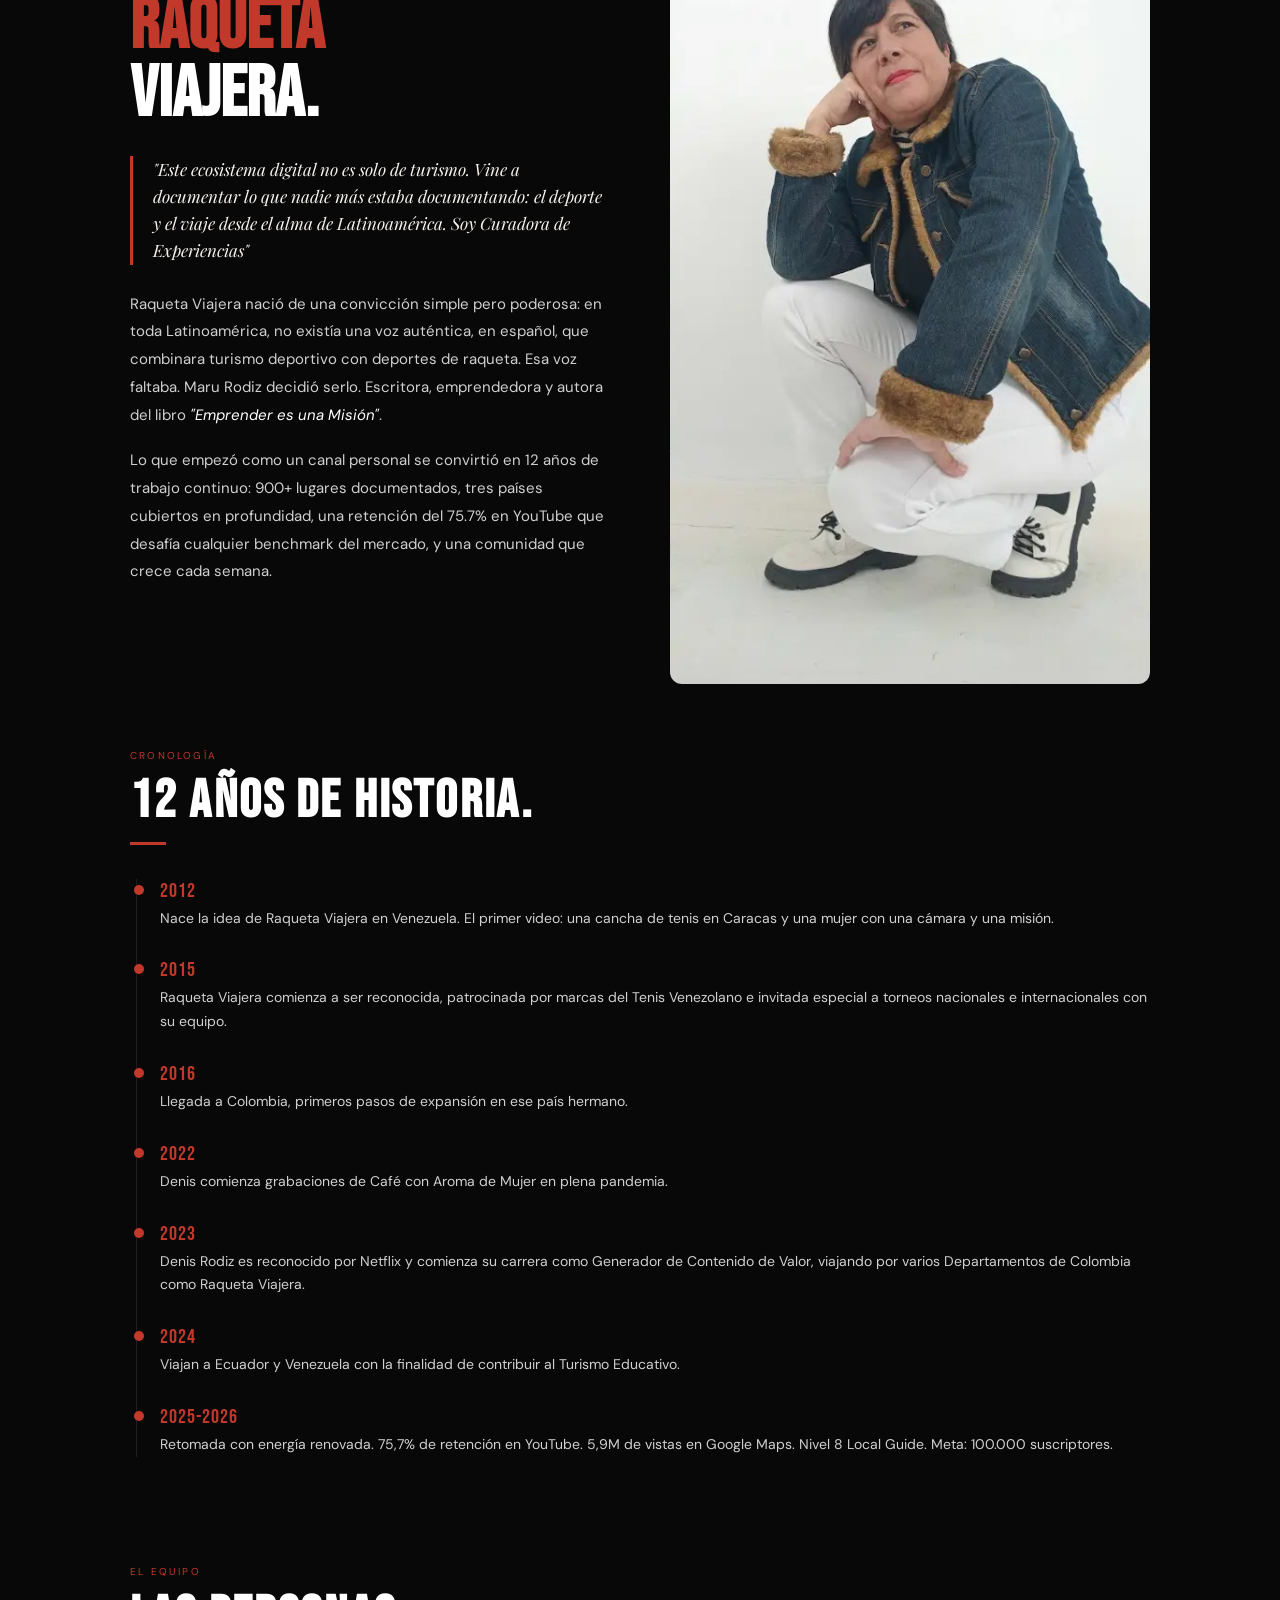
==== commit f99cd2ef: "Swap Gastronomia and Todos buttons and set Gastronomia active by default" ====
--- a/index.html
+++ b/index.html
@@ -197,8 +197,14 @@
          item en window.GALERIA_DATOS (script.js lÃ­nea 14).
          ============================================ -->
     <div class="gal-filter-tabs reveal">
+      <!-- "Gastronomia" filtra los restaurantes -->
+      <button class="gal-filter-btn"
+              data-category="restaurantes"
+              onclick="filterGallery('restaurantes', this)">
+        &#127860; Gastronomi­a
+      </button>
       <!-- "Todos" muestra todas las fotos sin filtrar -->
-      <button class="gal-filter-btn active"
+      <button class="gal-filter-btn"
               data-category="todos"
               onclick="filterGallery('todos', this)">
         Todos
@@ -215,12 +221,6 @@
               onclick="filterGallery('hoteles', this)">
         &#127968; Hospedaje
       </button>
-      <!-- "Gastronomia" filtra los restaurantes -->
-      <button class="gal-filter-btn"
-              data-category="restaurantes"
-              onclick="filterGallery('restaurantes', this)">
-        &#127860; Gastronomi­a
-      </button>
       <!-- "Recreación" filtra cultura y turismo -->
       <button class="gal-filter-btn"
               data-category="recreacion"
@@ -248,7 +248,7 @@
         <h3 id="rec-name" class="rec-name"></h3>
         <div id="rec-stars" class="rec-stars"></div>
         <p id="rec-resena" class="rec-resena"></p>
-        <button class="rec-btn">Saber mÃ¡s</button>
+        <button class="rec-btn">Saber mas</button>
       </div>
     </div>
 
@@ -553,7 +553,7 @@
             <div class="lugar-img-wrap"><img src="ac_marriot.webp" alt="AC Marriott"></div>
             <div class="lugar-info">
               <div class="lugar-nombre">Hotel AC Marriott</div>
-              <div class="lugar-ubicacion">Puerto Colombia</div>
+              <div class="lugar-ubicacion">Bogota</div>
               <div class="lugar-rating">★★★★</div>
               <div class="lugar-resena">Nos invitaron a un brunch en este hotel, el cual era del estilo All you can eat (Come todo lo que quieras), con una gran variedad de platos de diferentes estilos gastronomicos dependiendo de la hora.</div>
             </div>
@@ -1774,3 +1774,4 @@
 </html>
 
 
+
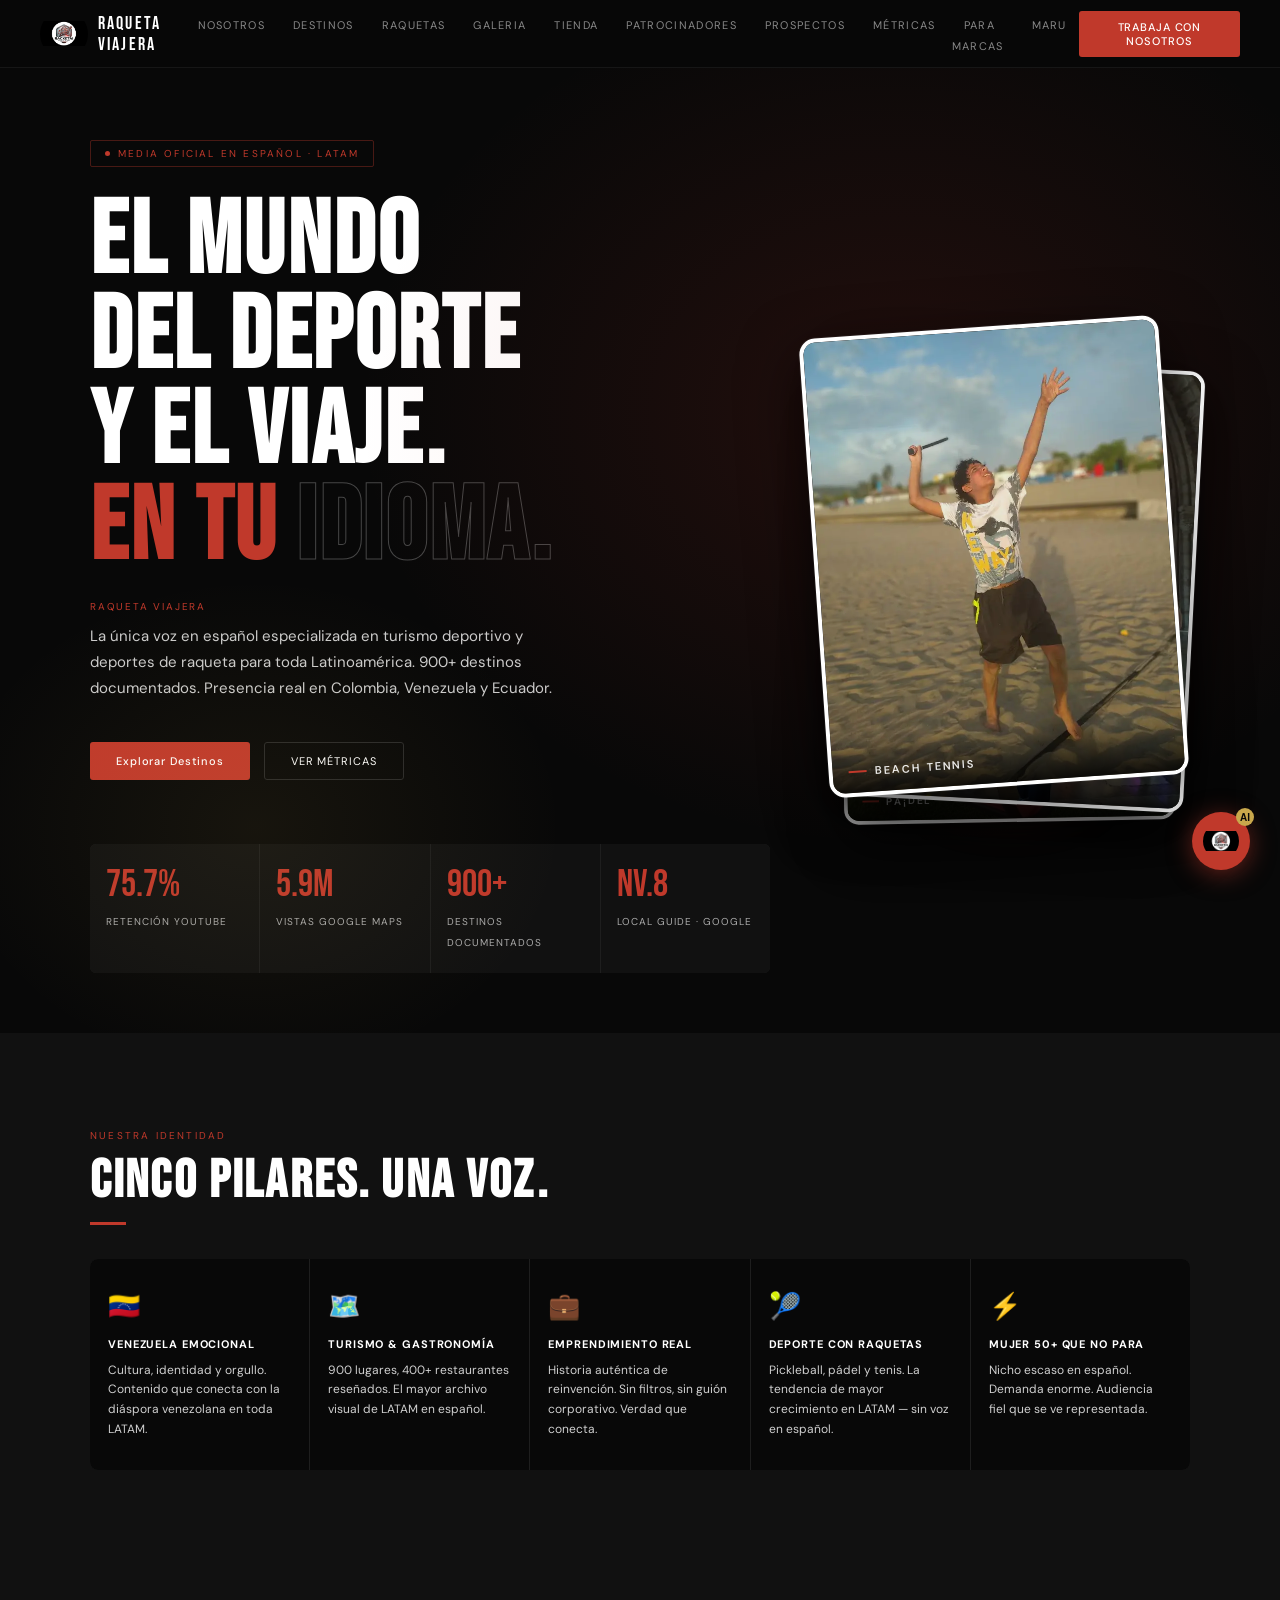
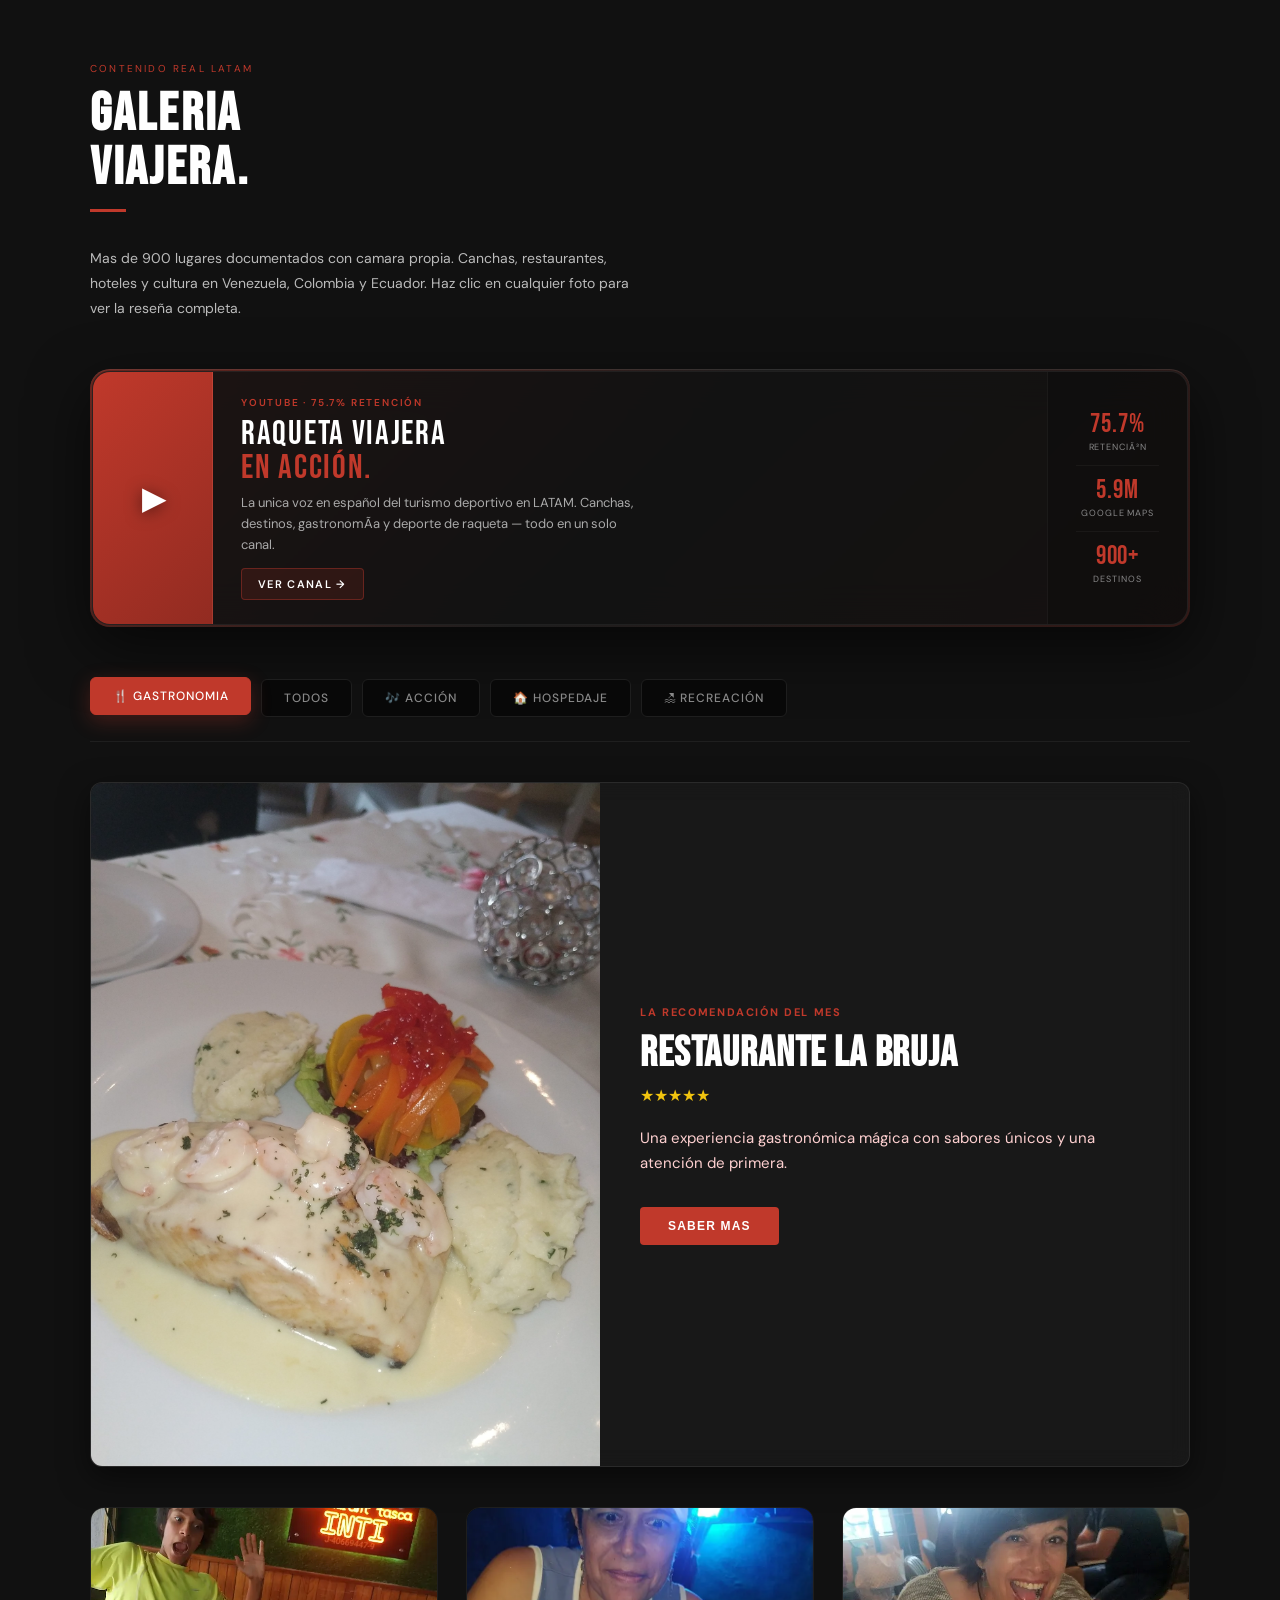
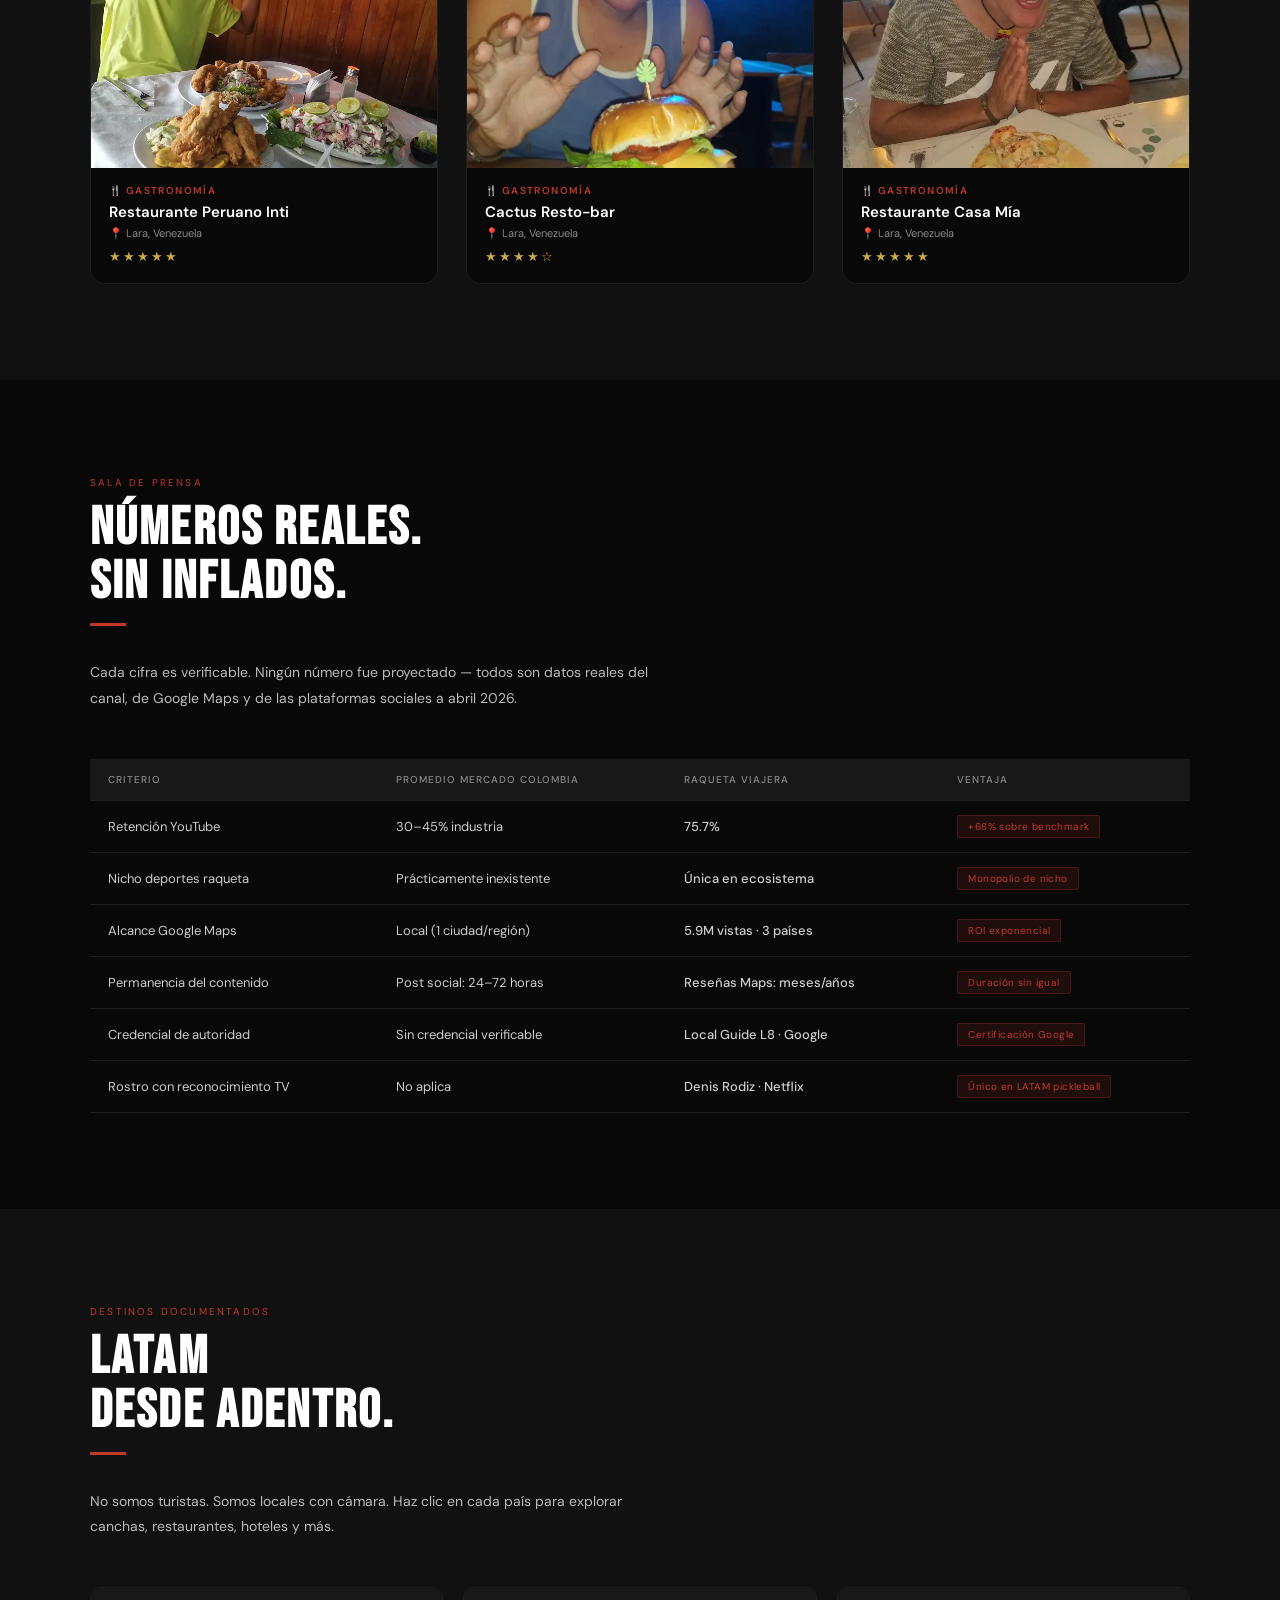
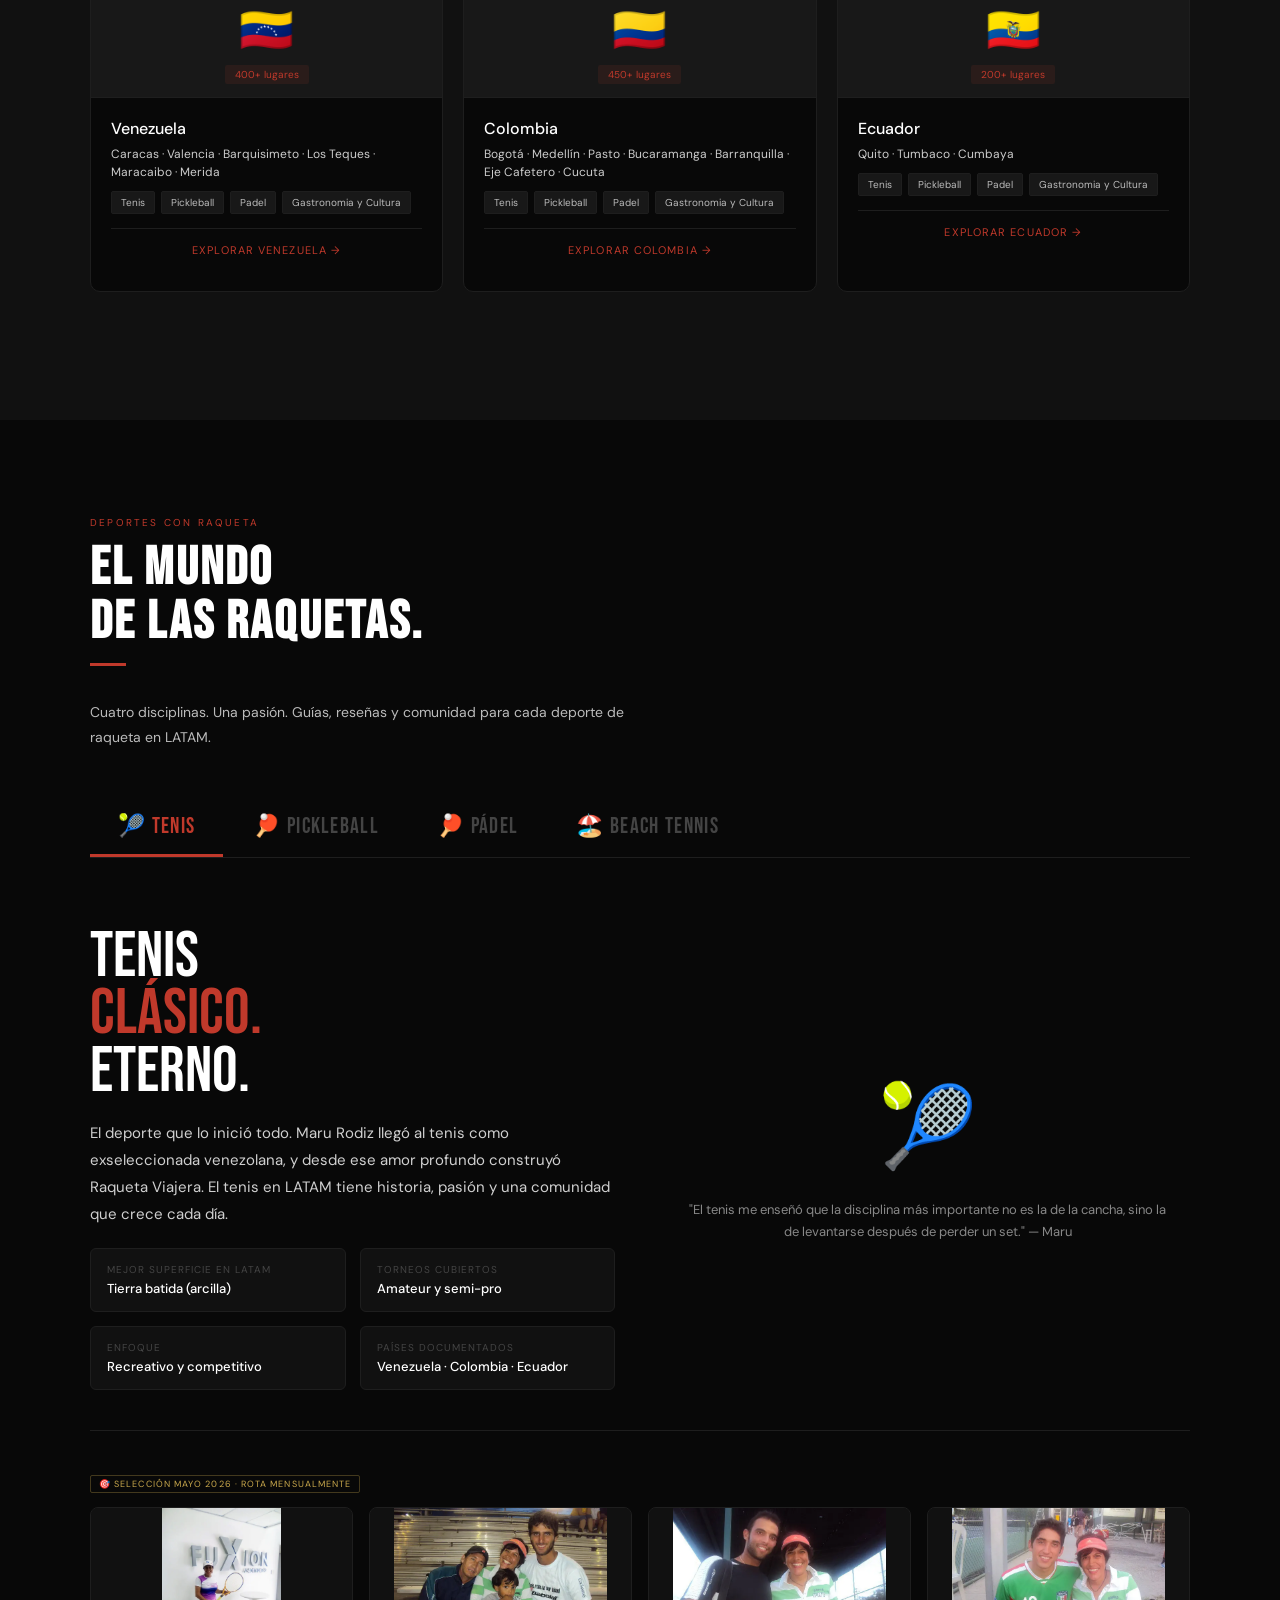
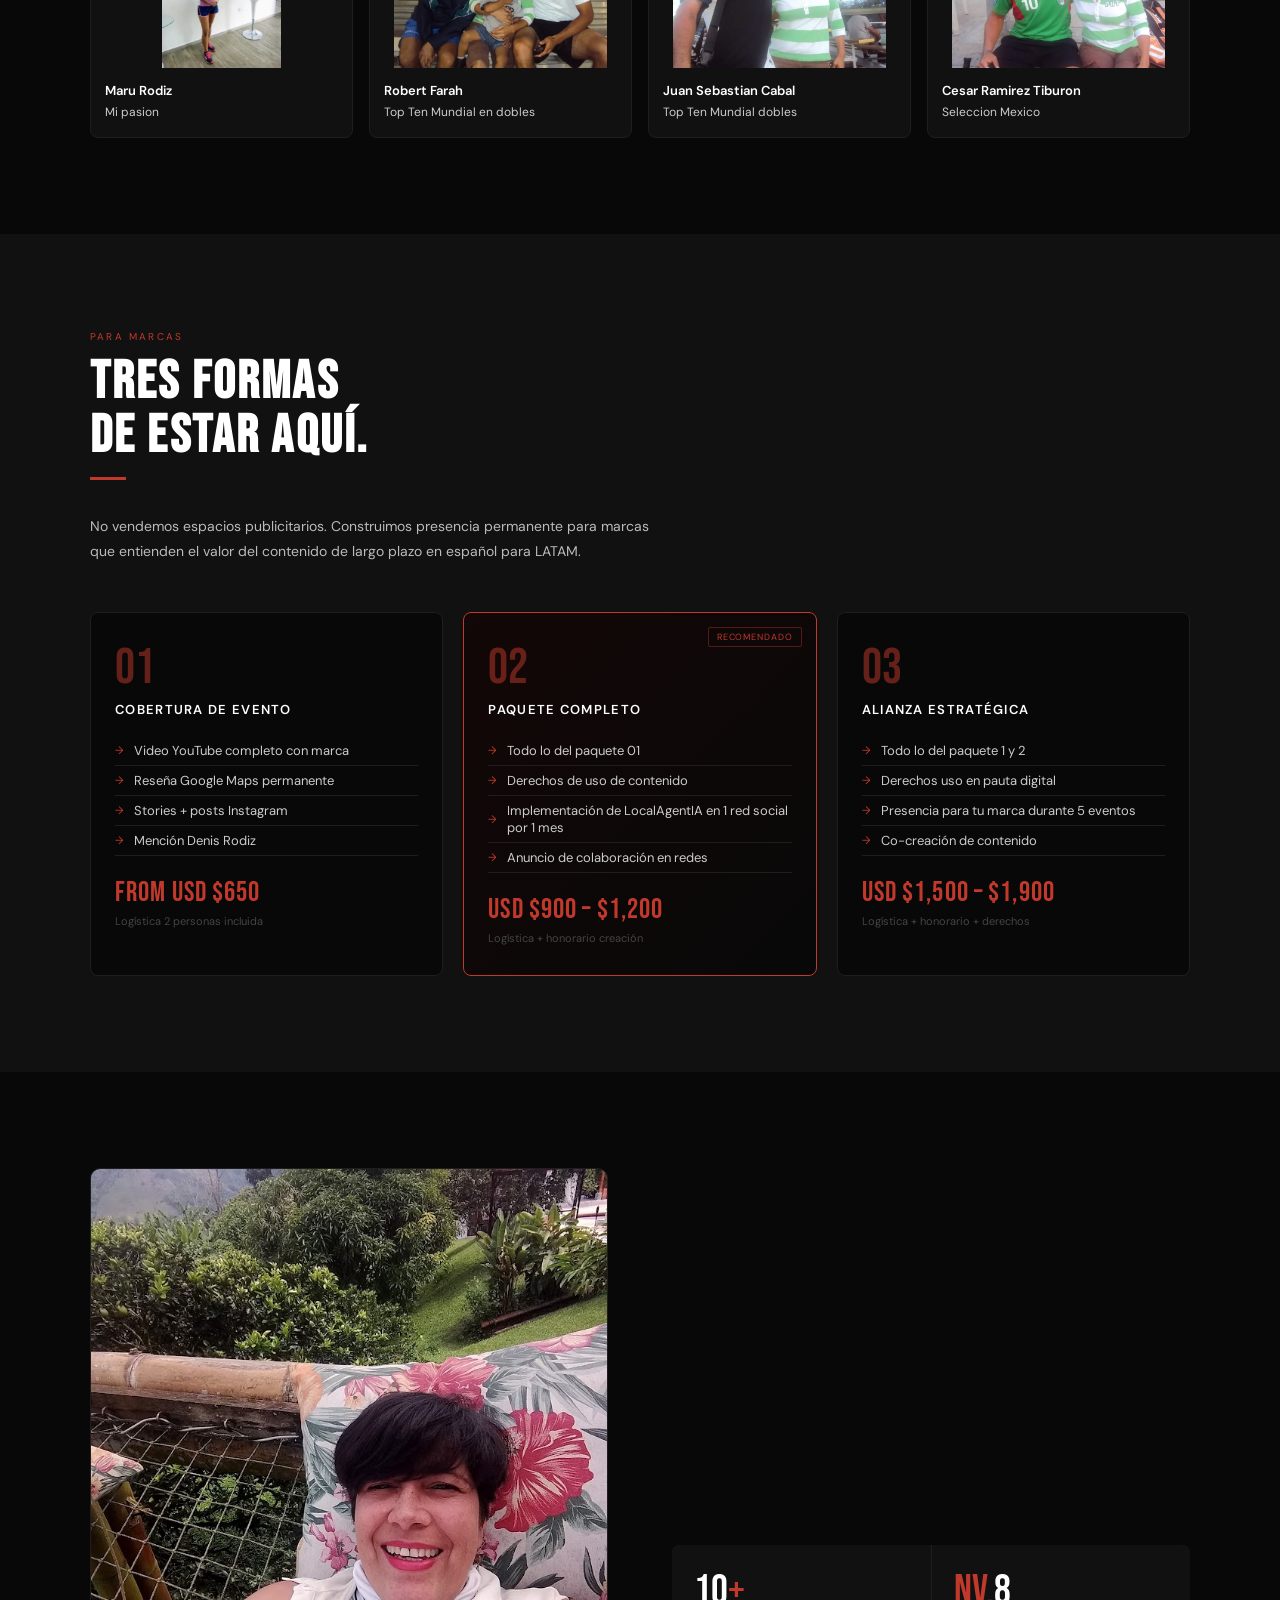
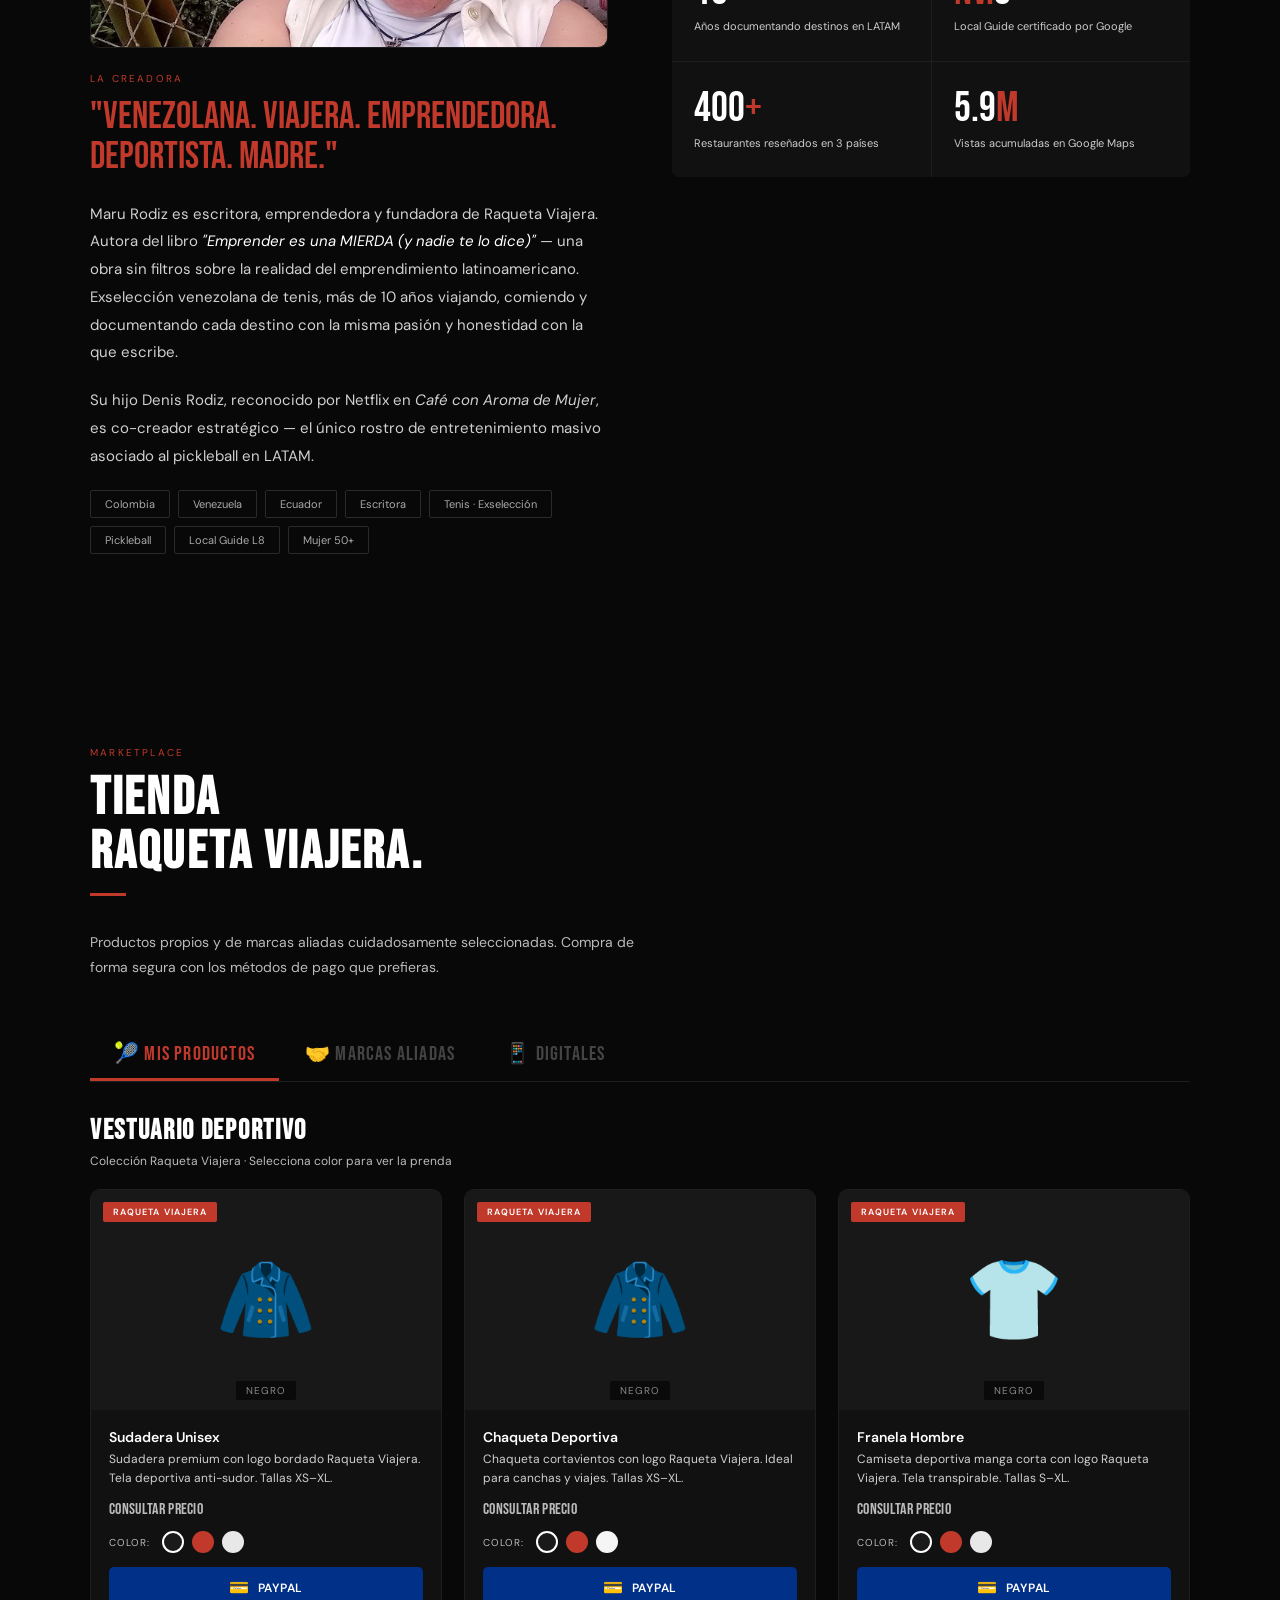
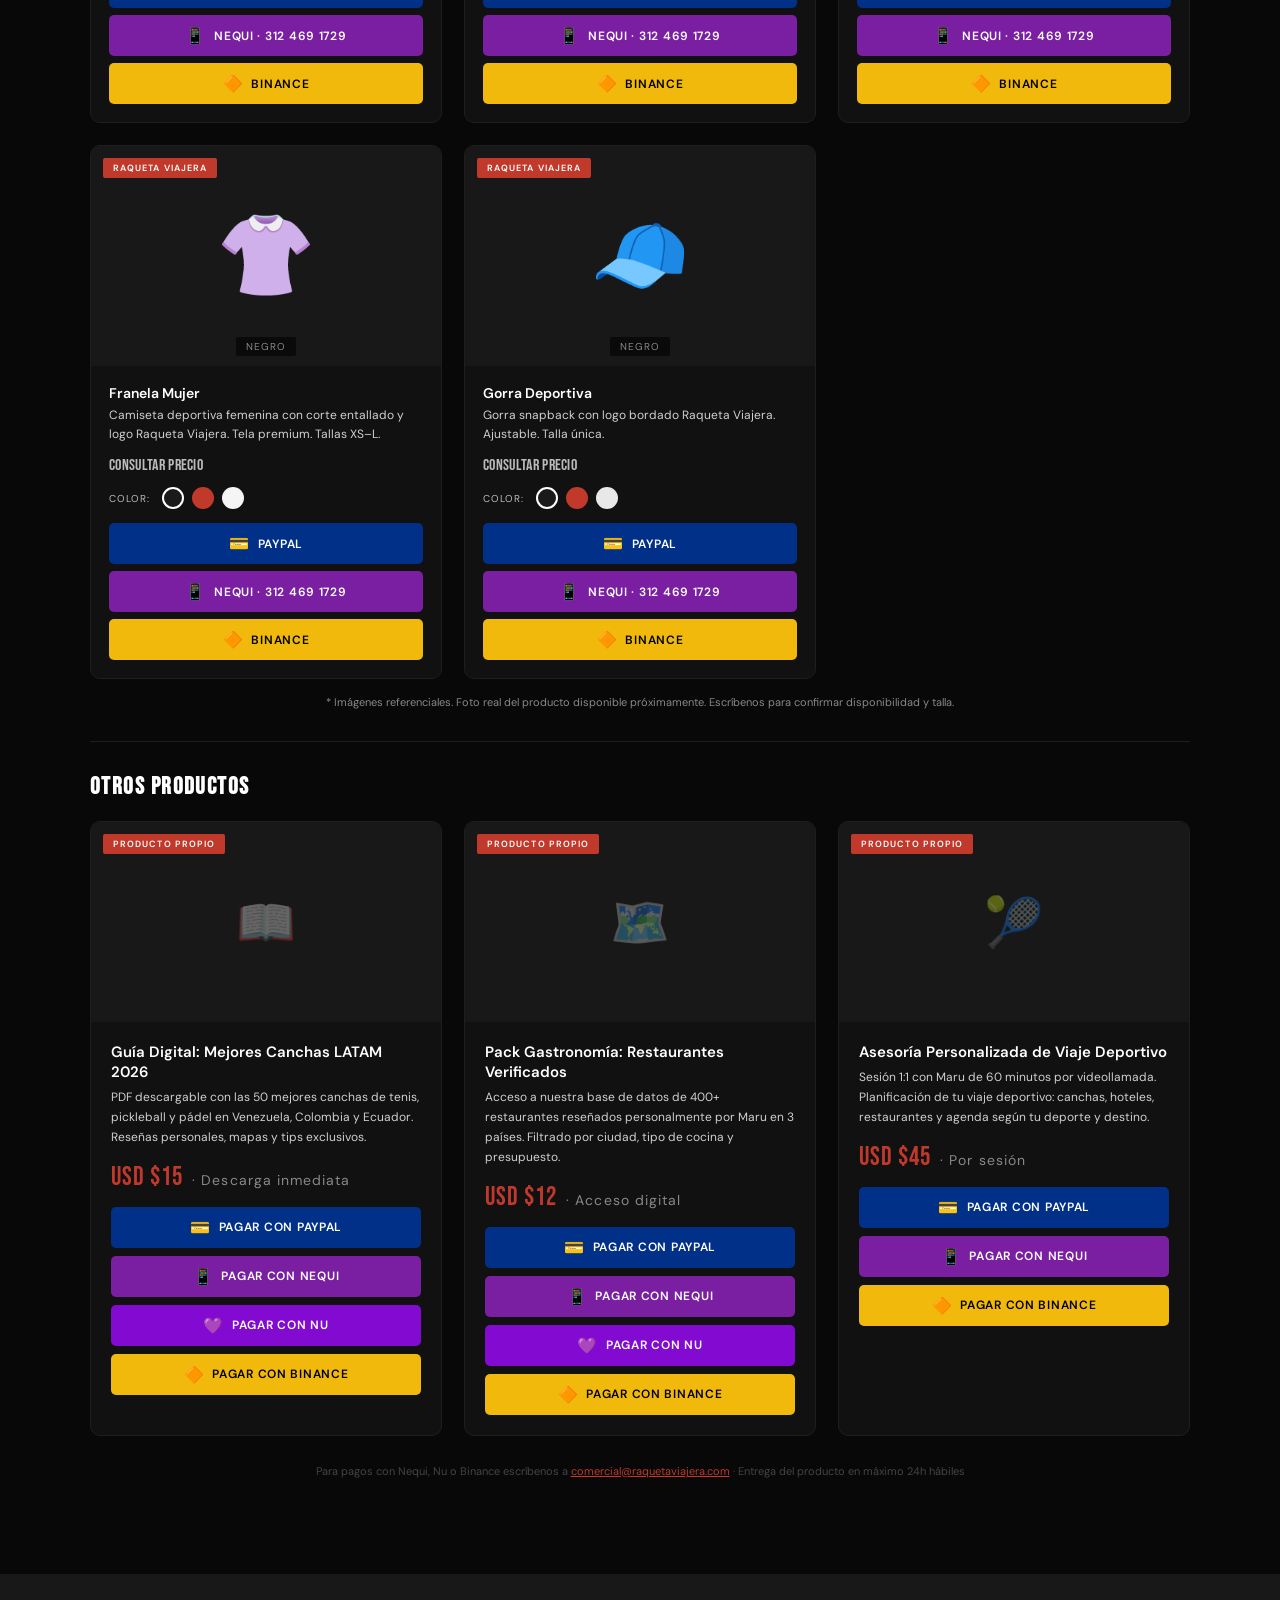
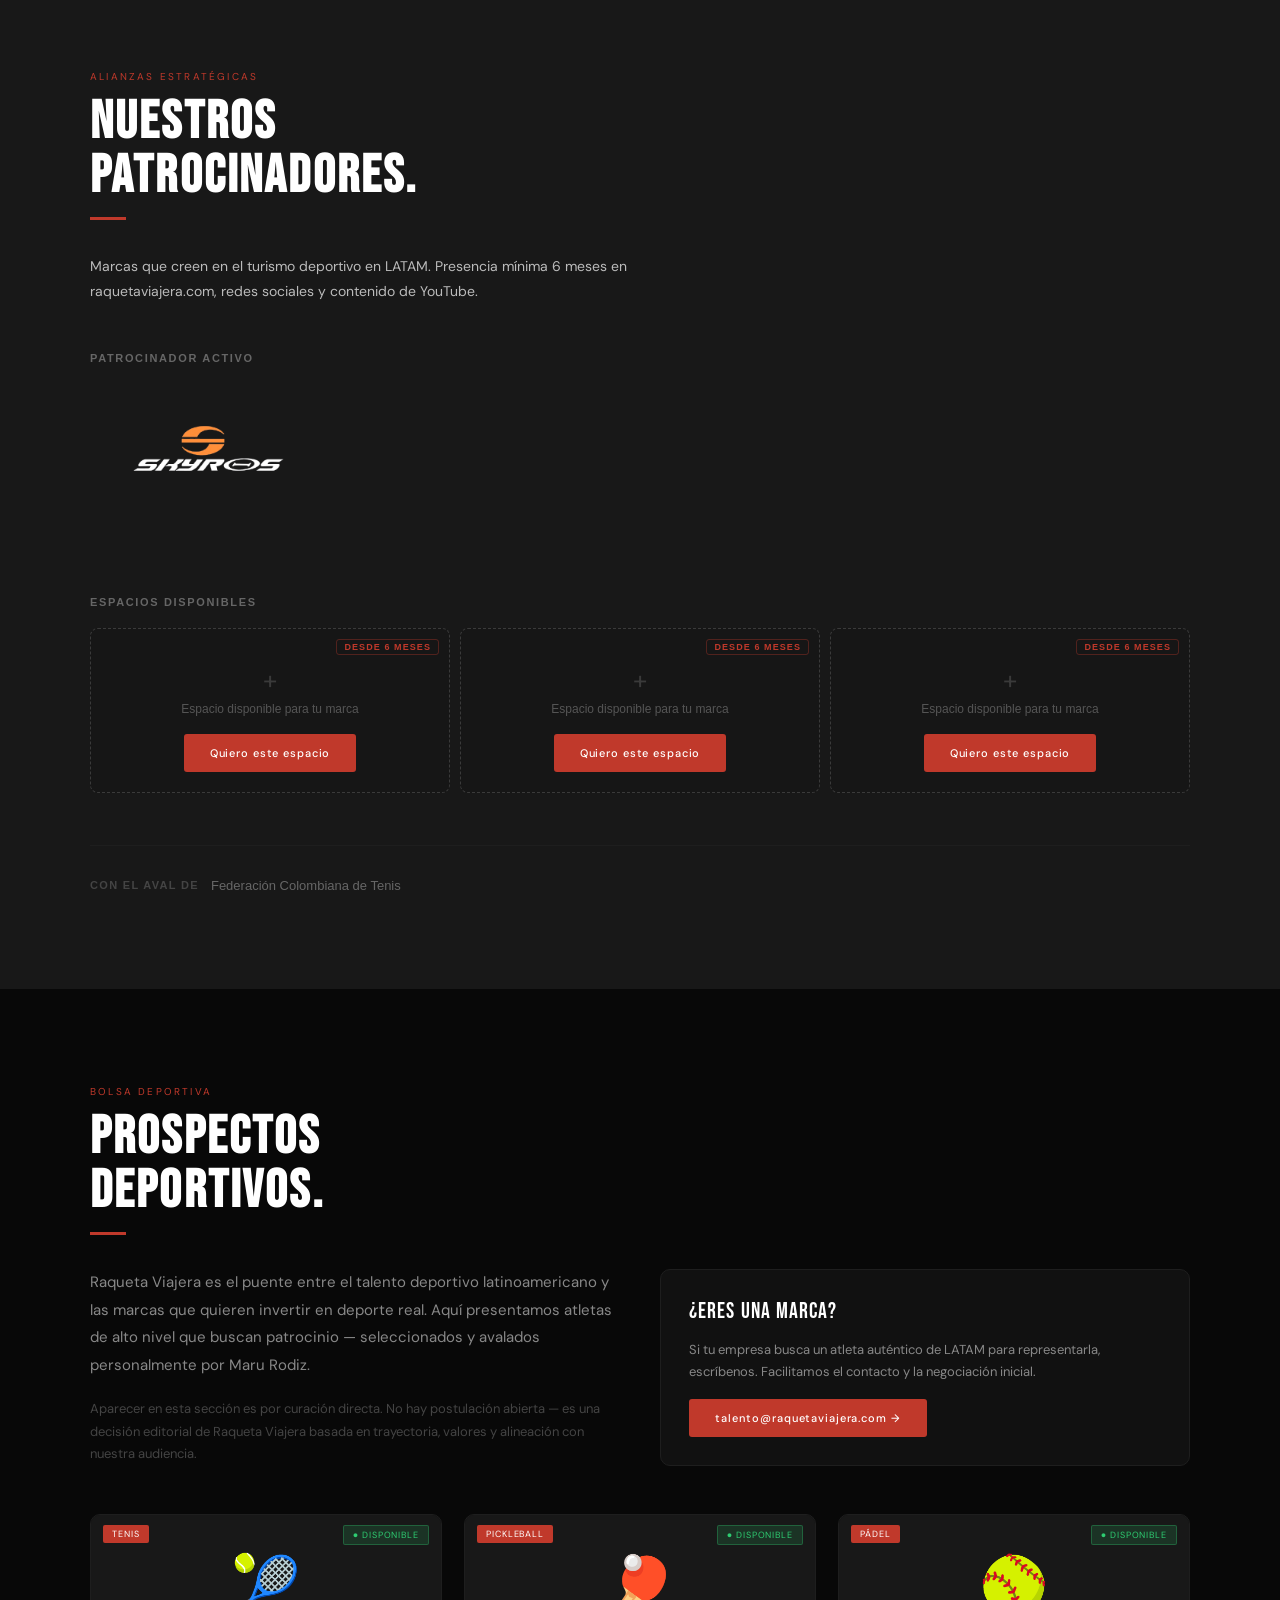
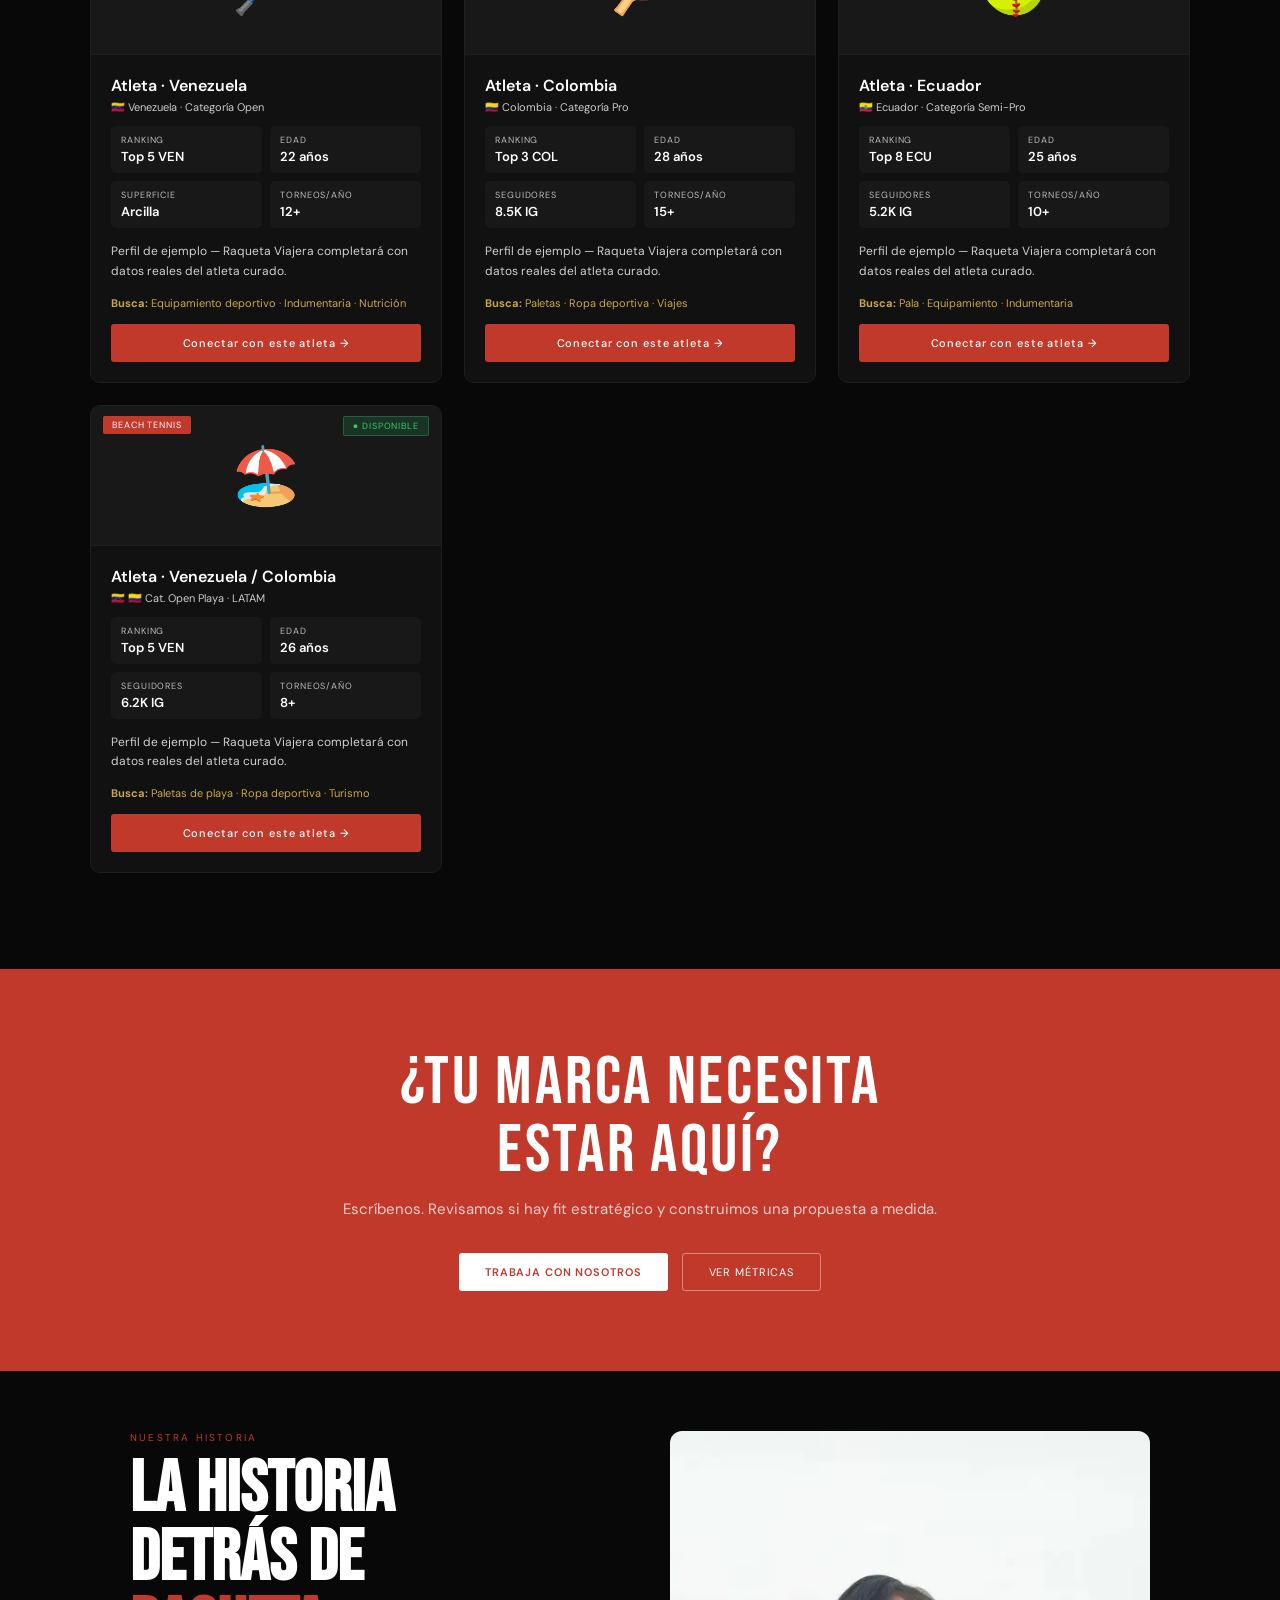
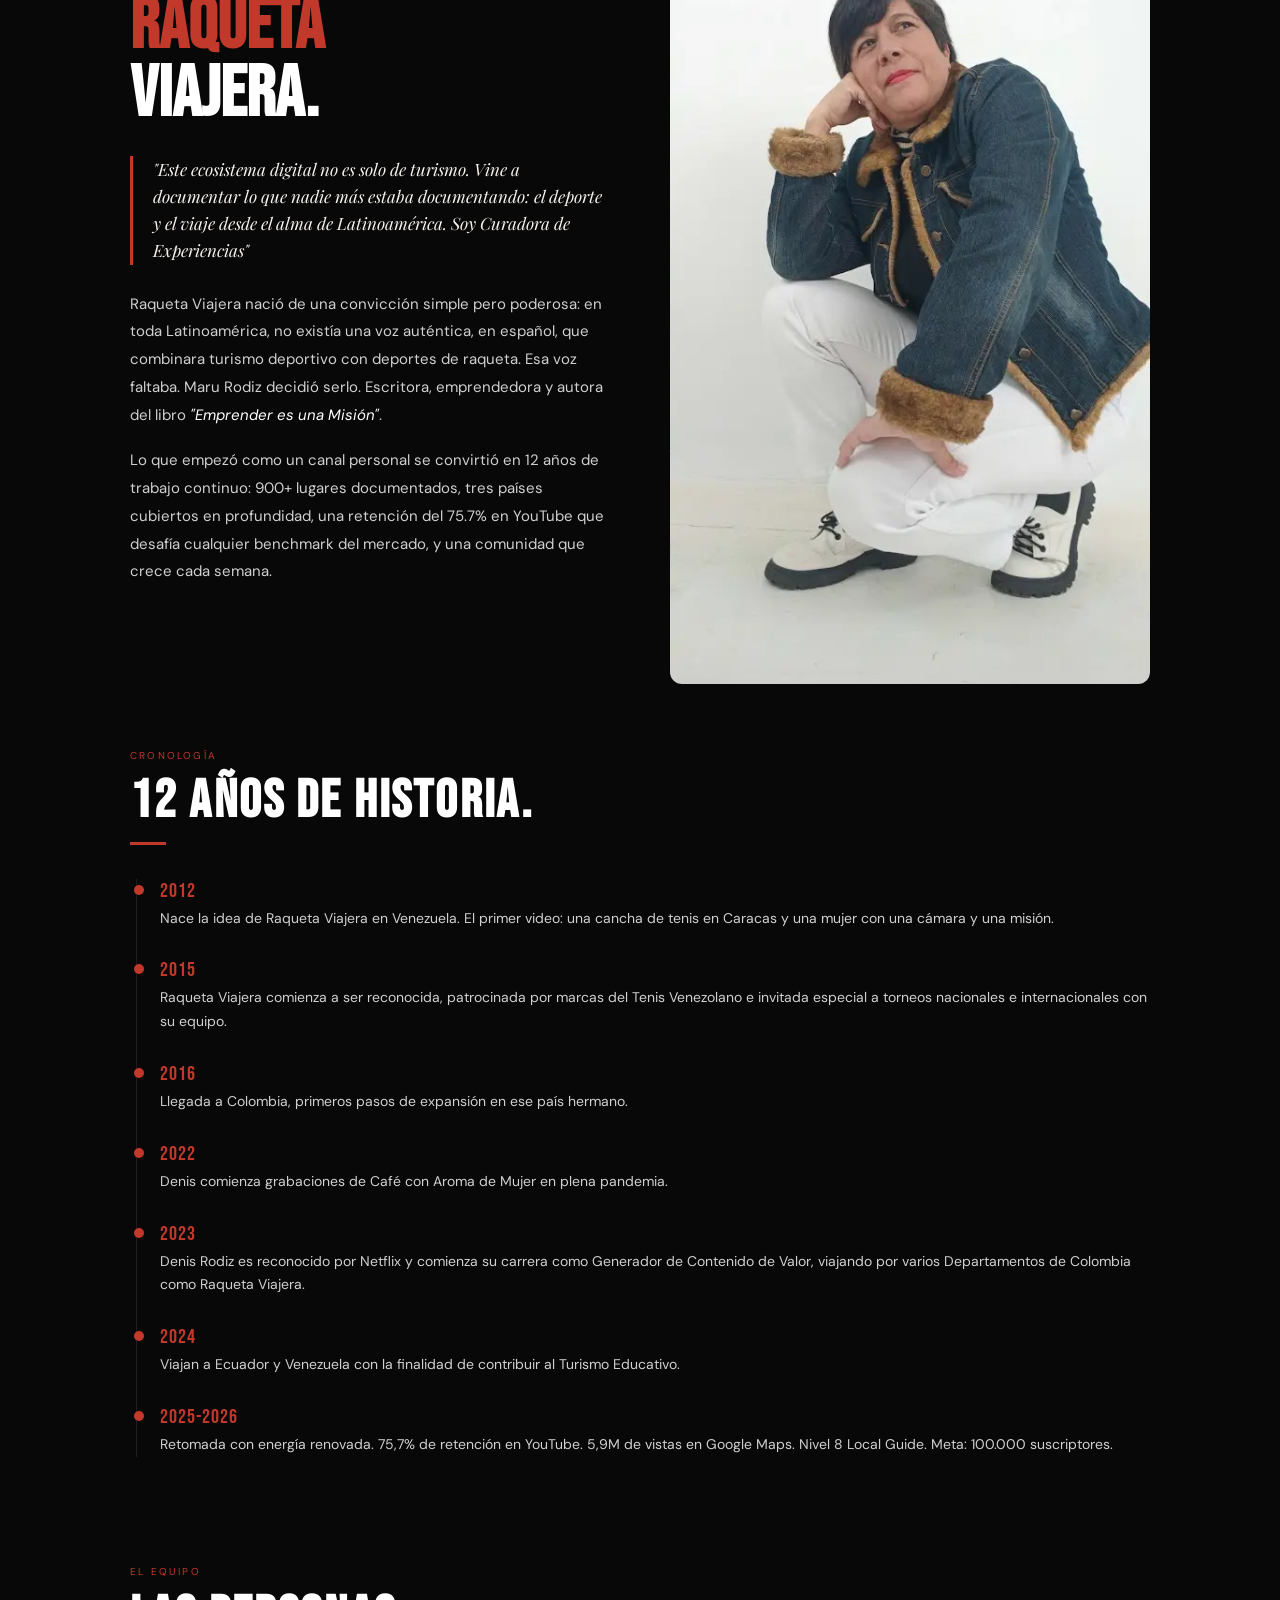
==== commit 5be1b513: "Move Numeros Reales section down to Destinos zone" ====
--- a/index.html
+++ b/index.html
@@ -119,29 +119,6 @@
   </div>
 </section>
 
-<!-- MÉTRICAS -->
-<section id="prensa" class="content-section" style="background:var(--black);">
-  <div class="sec-inner">
-    <span class="sec-eyebrow reveal">Sala de prensa</span>
-    <h2 class="sec-title reveal">NÚMEROS REALES.<br>SIN INFLADOS.</h2>
-    <div class="red-bar reveal"></div>
-    <p class="sec-desc reveal">Cada cifra es verificable. Ningún número fue proyectado — todos son datos reales del canal, de Google Maps y de las plataformas sociales a abril 2026.</p>
-    <div class="bench-wrap reveal">
-      <table class="bench">
-        <thead><tr><th>Criterio</th><th>Promedio mercado Colombia</th><th>Raqueta Viajera</th><th>Ventaja</th></tr></thead>
-        <tbody>
-          <tr><td>Retención YouTube</td><td>30–45% industria</td><td class="highlight">75.7%</td><td><span class="badge">+68% sobre benchmark</span></td></tr>
-          <tr><td>Nicho deportes raqueta</td><td>Prácticamente inexistente</td><td class="highlight">Única en ecosistema</td><td><span class="badge">Monopolio de nicho</span></td></tr>
-          <tr><td>Alcance Google Maps</td><td>Local (1 ciudad/región)</td><td class="highlight">5.9M vistas · 3 países</td><td><span class="badge">ROI exponencial</span></td></tr>
-          <tr><td>Permanencia del contenido</td><td>Post social: 24–72 horas</td><td class="highlight">Reseñas Maps: meses/años</td><td><span class="badge">Duración sin igual</span></td></tr>
-          <tr><td>Credencial de autoridad</td><td>Sin credencial verificable</td><td class="highlight">Local Guide L8 · Google</td><td><span class="badge">Certificación Google</span></td></tr>
-          <tr><td>Rostro con reconocimiento TV</td><td>No aplica</td><td class="highlight">Denis Rodiz · Netflix</td><td><span class="badge">Único en LATAM pickleball</span></td></tr>
-        </tbody>
-      </table>
-    </div>
-  </div>
-</section>
-
 <!-- ================================================
      GALERIA VIAJERA
      Esta sección se llena automaticamente con
@@ -260,6 +237,29 @@
   </div>
 </section>
 
+<!-- MÉTRICAS -->
+<section id="prensa" class="content-section" style="background:var(--black);">
+  <div class="sec-inner">
+    <span class="sec-eyebrow reveal">Sala de prensa</span>
+    <h2 class="sec-title reveal">NÚMEROS REALES.<br>SIN INFLADOS.</h2>
+    <div class="red-bar reveal"></div>
+    <p class="sec-desc reveal">Cada cifra es verificable. Ningún número fue proyectado — todos son datos reales del canal, de Google Maps y de las plataformas sociales a abril 2026.</p>
+    <div class="bench-wrap reveal">
+      <table class="bench">
+        <thead><tr><th>Criterio</th><th>Promedio mercado Colombia</th><th>Raqueta Viajera</th><th>Ventaja</th></tr></thead>
+        <tbody>
+          <tr><td>Retención YouTube</td><td>30–45% industria</td><td class="highlight">75.7%</td><td><span class="badge">+68% sobre benchmark</span></td></tr>
+          <tr><td>Nicho deportes raqueta</td><td>Prácticamente inexistente</td><td class="highlight">Única en ecosistema</td><td><span class="badge">Monopolio de nicho</span></td></tr>
+          <tr><td>Alcance Google Maps</td><td>Local (1 ciudad/región)</td><td class="highlight">5.9M vistas · 3 países</td><td><span class="badge">ROI exponencial</span></td></tr>
+          <tr><td>Permanencia del contenido</td><td>Post social: 24–72 horas</td><td class="highlight">Reseñas Maps: meses/años</td><td><span class="badge">Duración sin igual</span></td></tr>
+          <tr><td>Credencial de autoridad</td><td>Sin credencial verificable</td><td class="highlight">Local Guide L8 · Google</td><td><span class="badge">Certificación Google</span></td></tr>
+          <tr><td>Rostro con reconocimiento TV</td><td>No aplica</td><td class="highlight">Denis Rodiz · Netflix</td><td><span class="badge">Único en LATAM pickleball</span></td></tr>
+        </tbody>
+      </table>
+    </div>
+  </div>
+</section>
+
 <!-- DESTINOS -->
 <section id="destinos" class="content-section" style="background:var(--black2);">
   <div class="sec-inner">
--- a/styles.css
+++ b/styles.css
@@ -4480,7 +4480,7 @@
 .rec-resena {
   font-size: 15px;
   line-height: 1.7;
-  color: var(--gray2);
+  color: #FFD1D1;
   margin-bottom: 30px;
 }
 
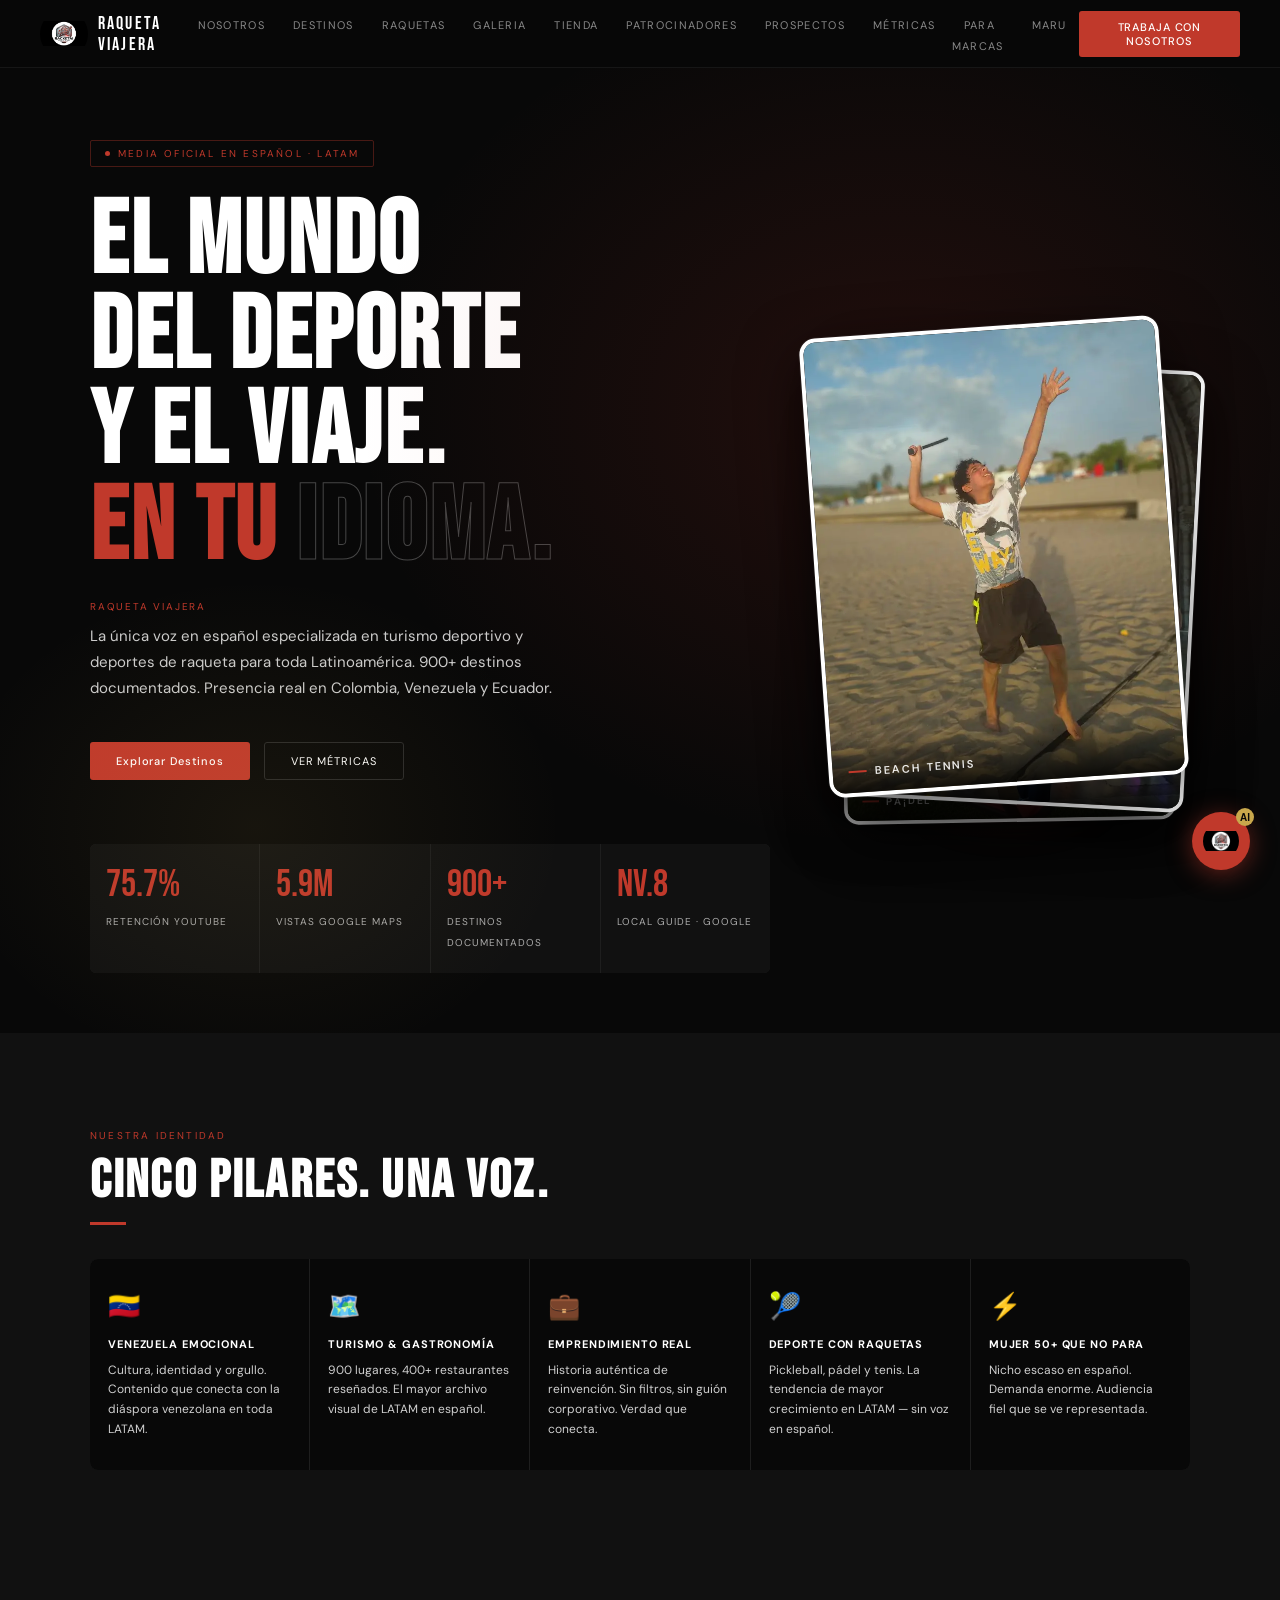
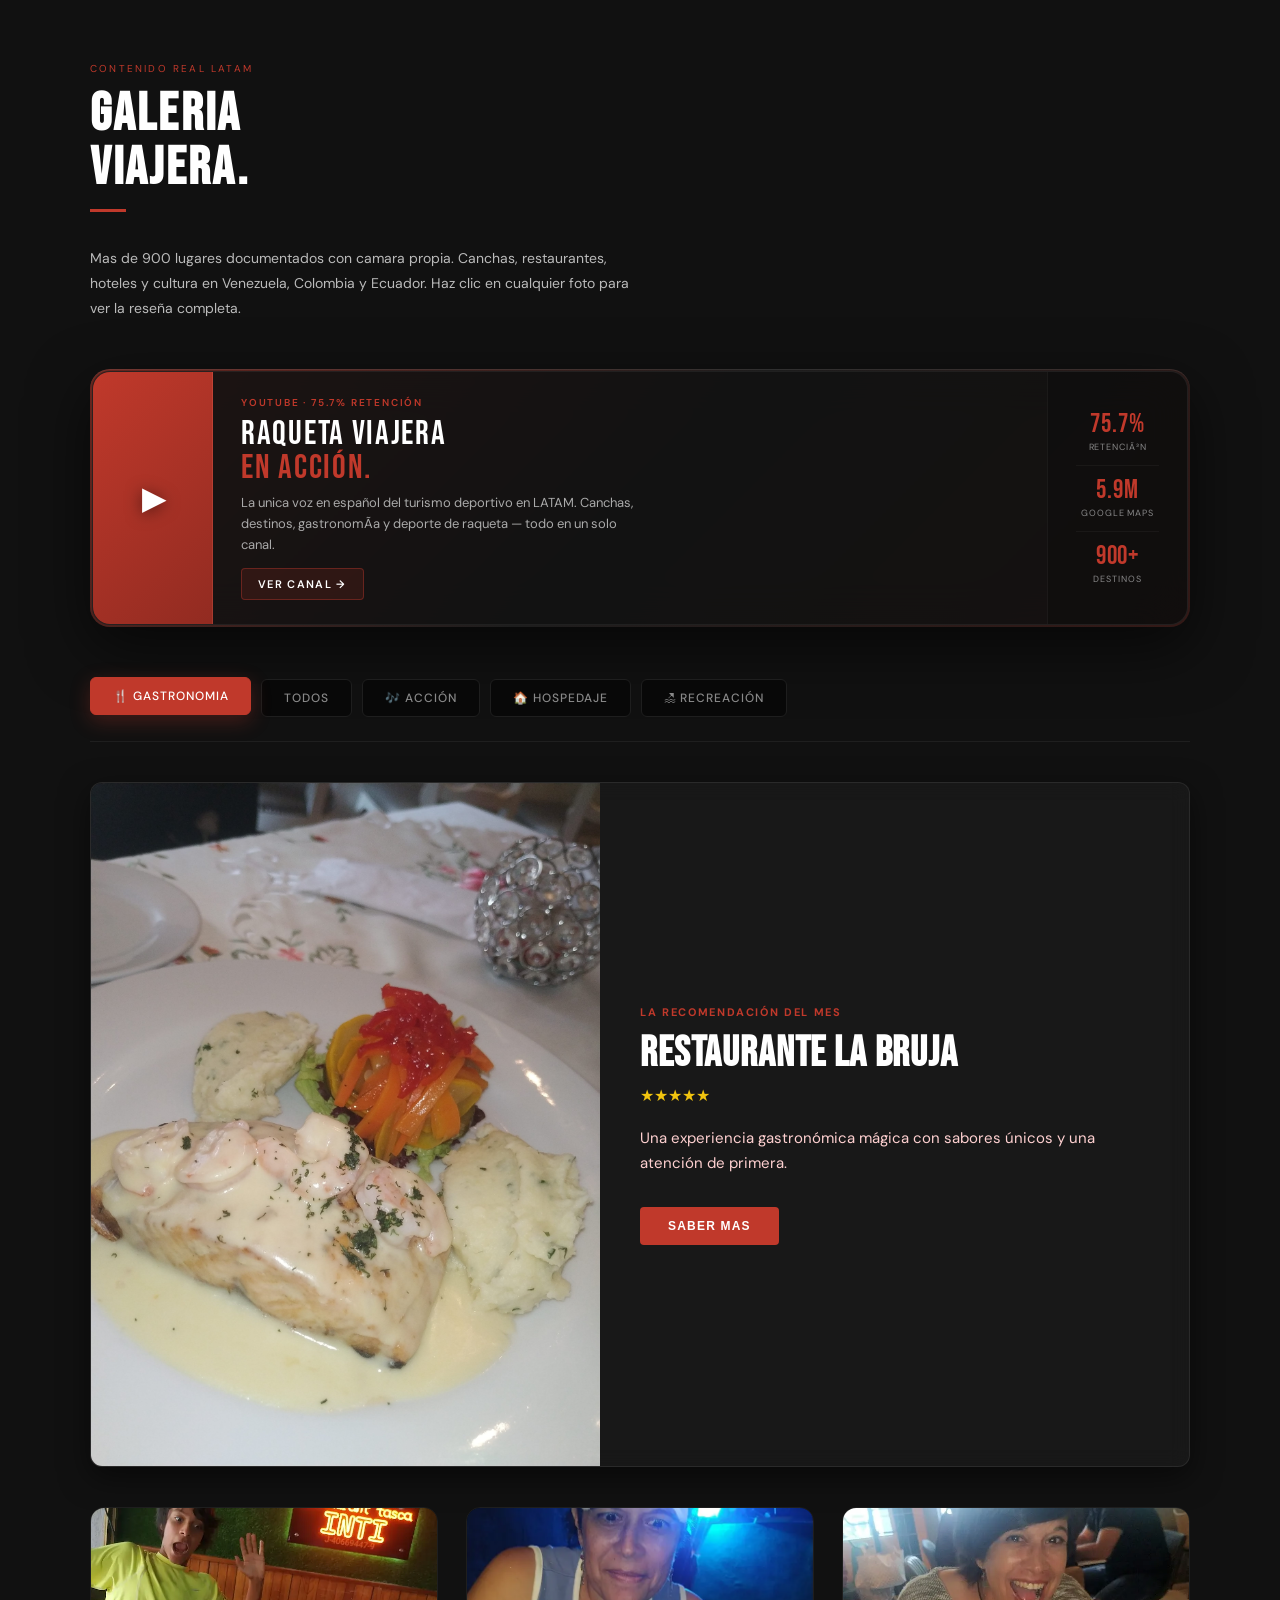
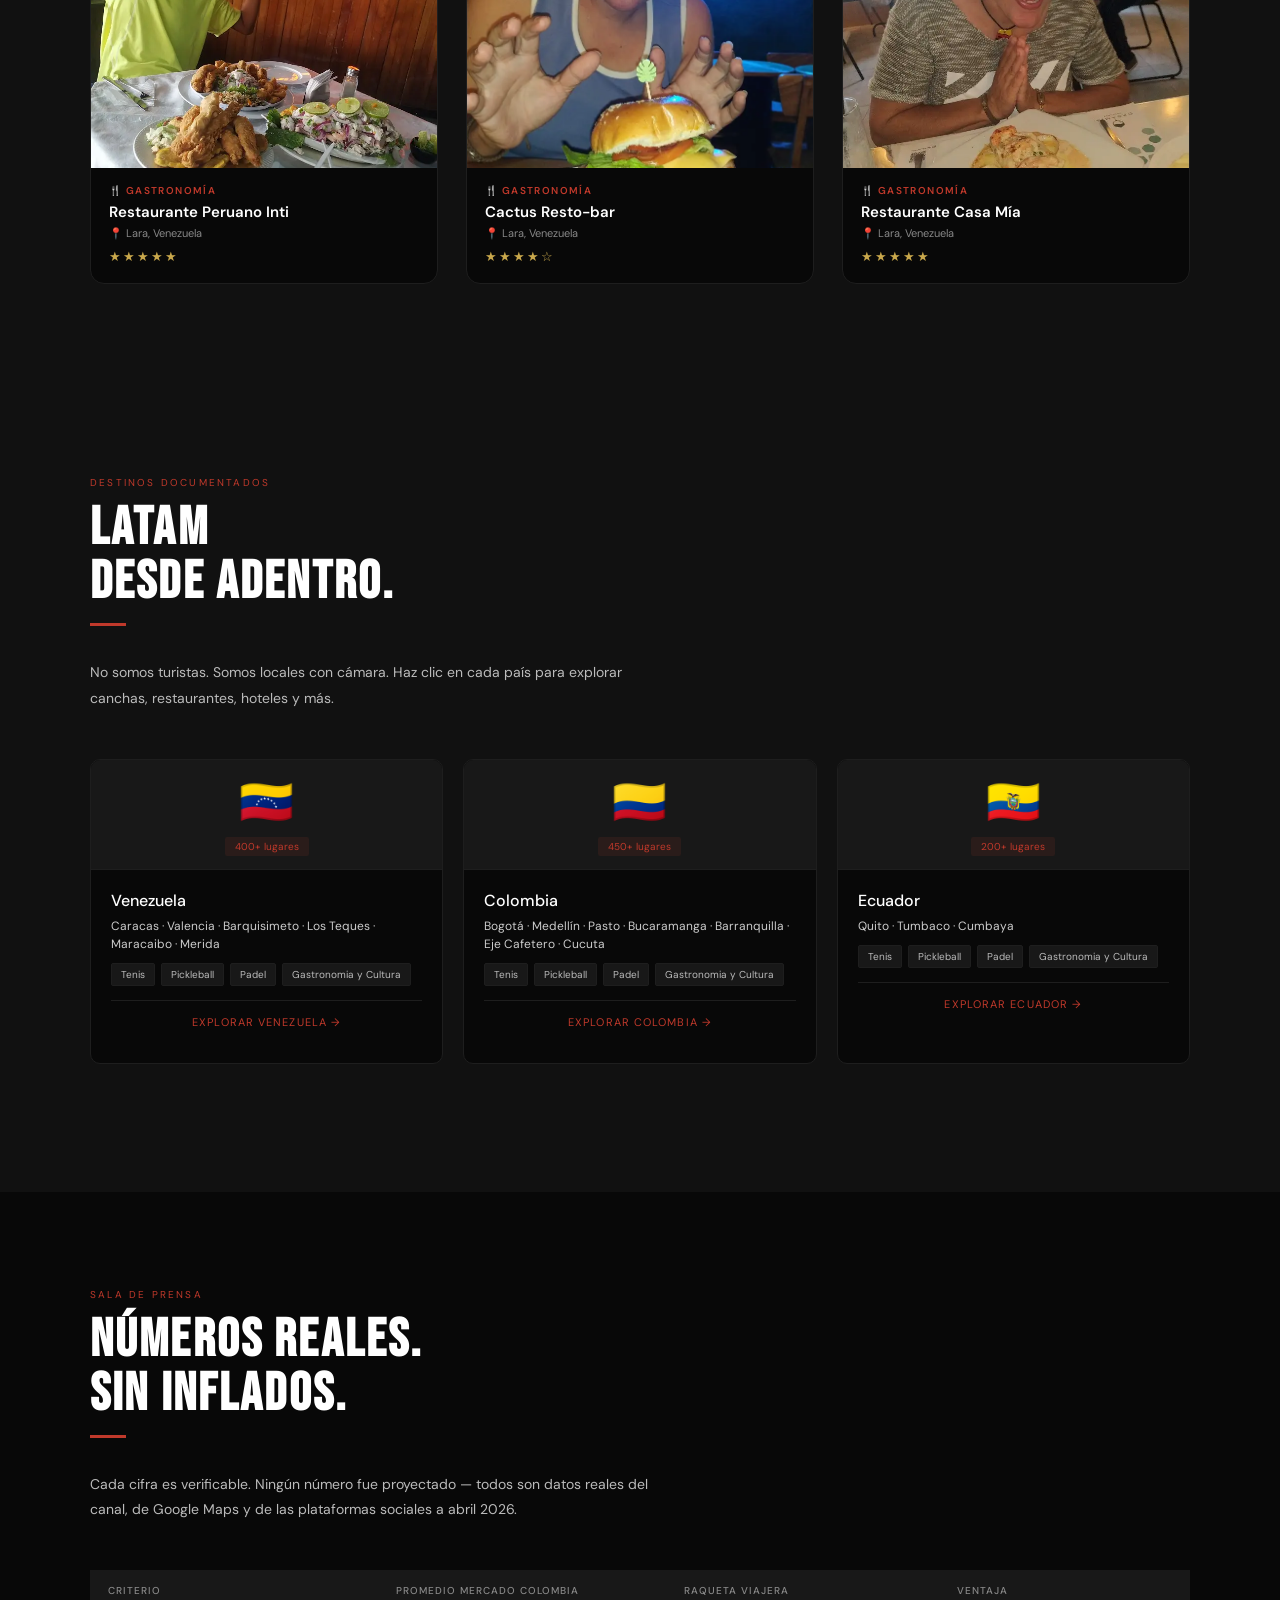
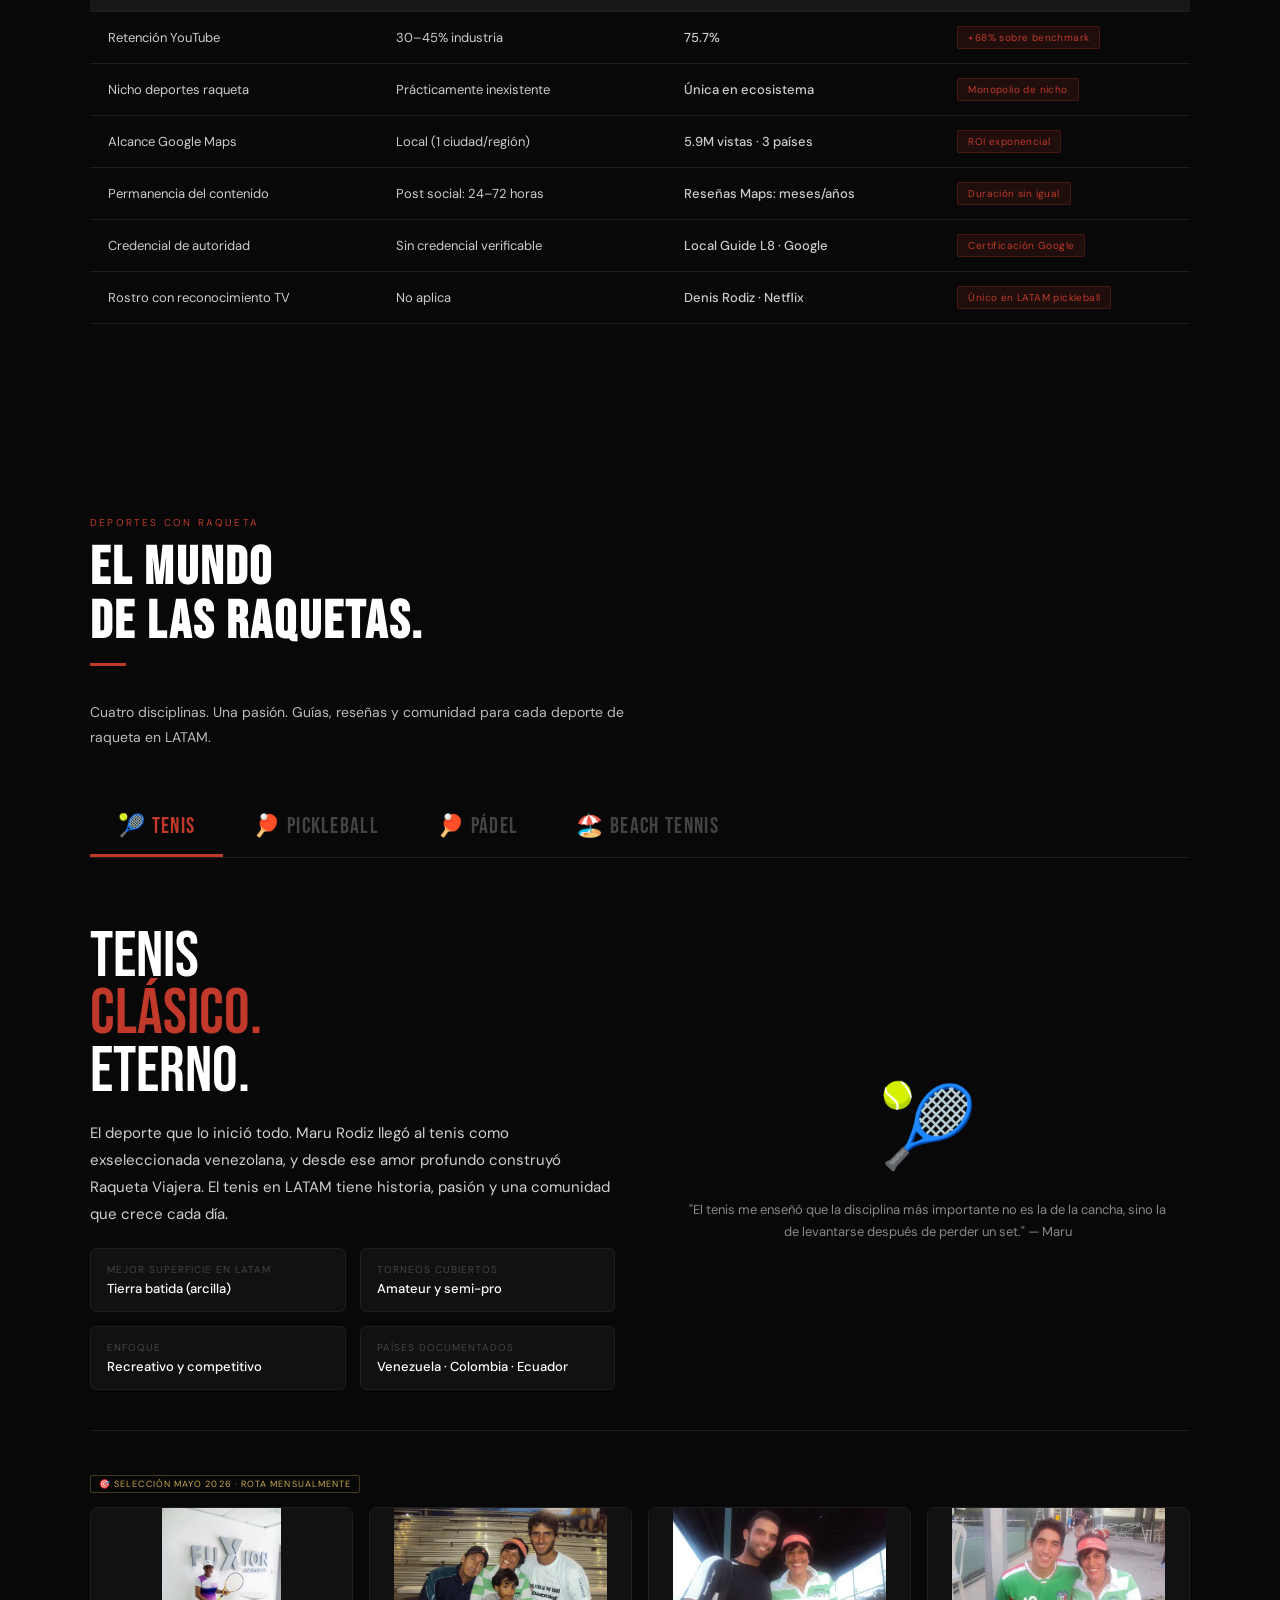
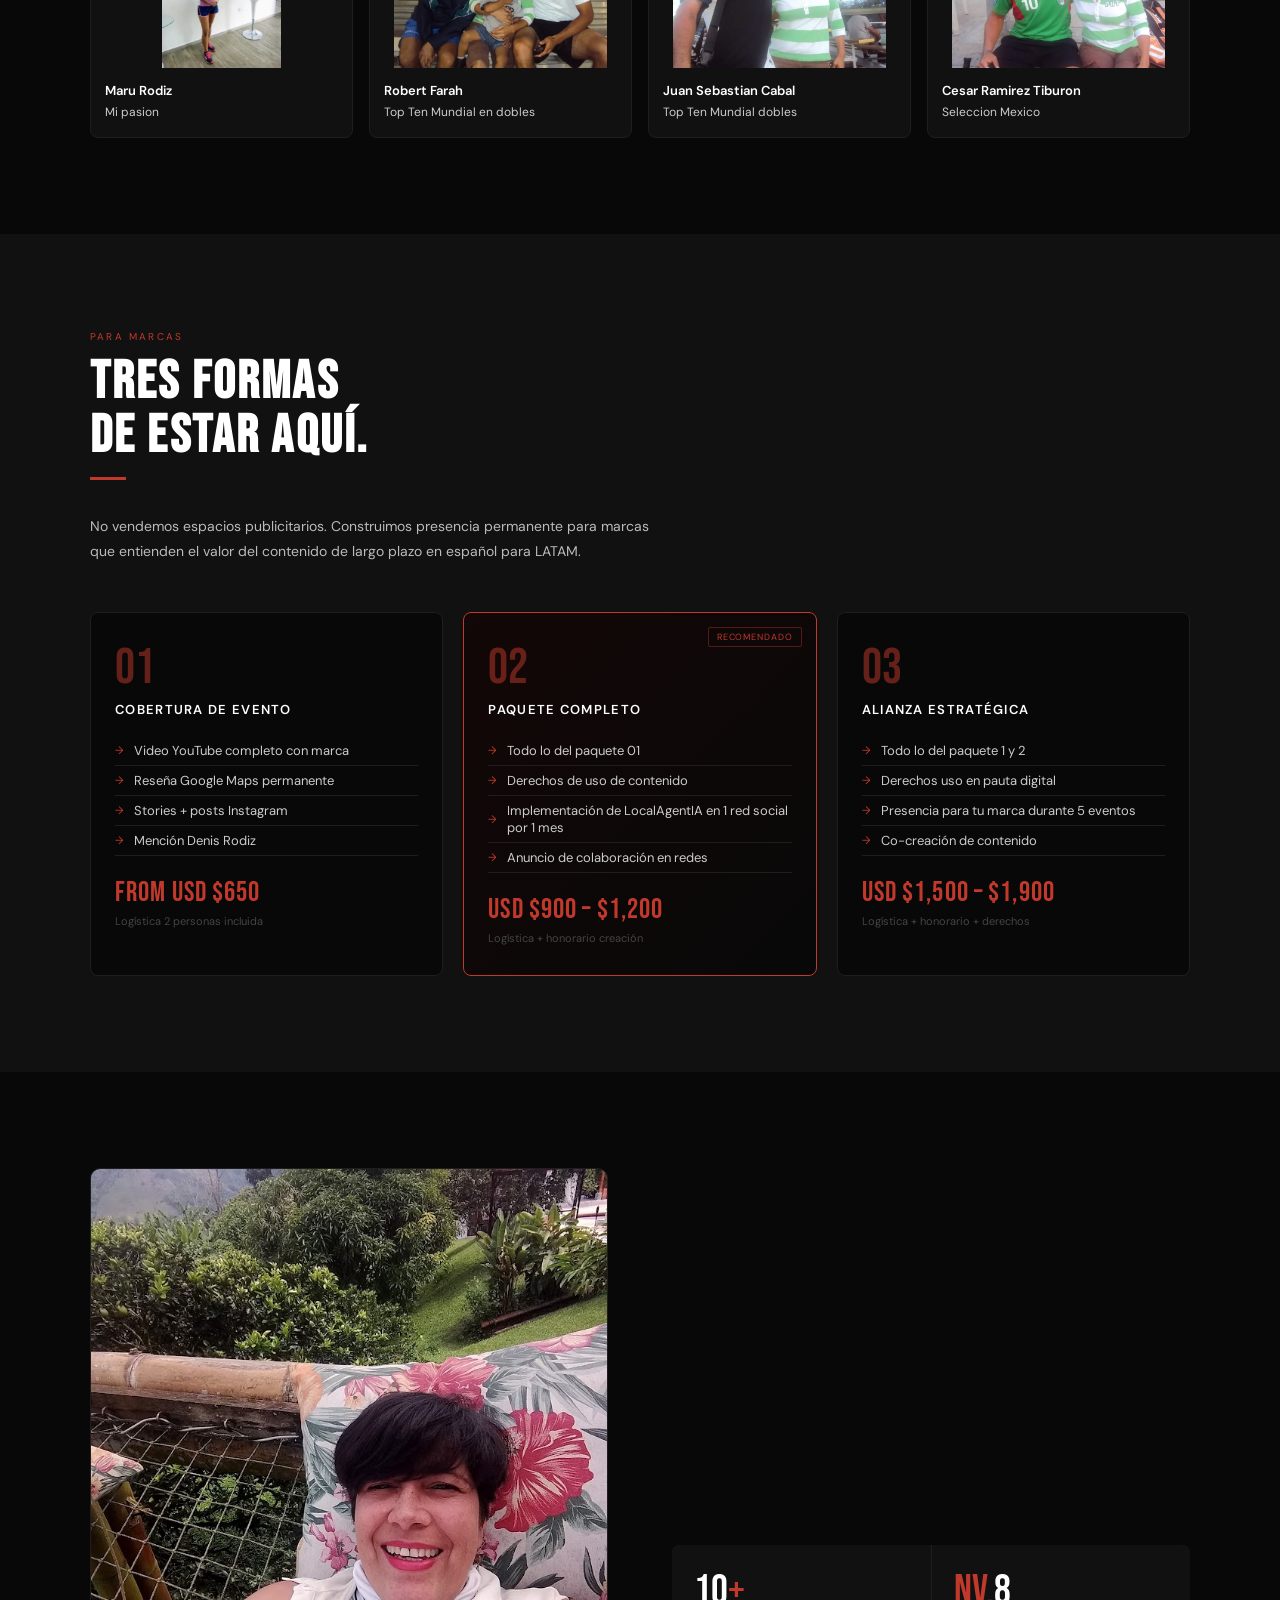
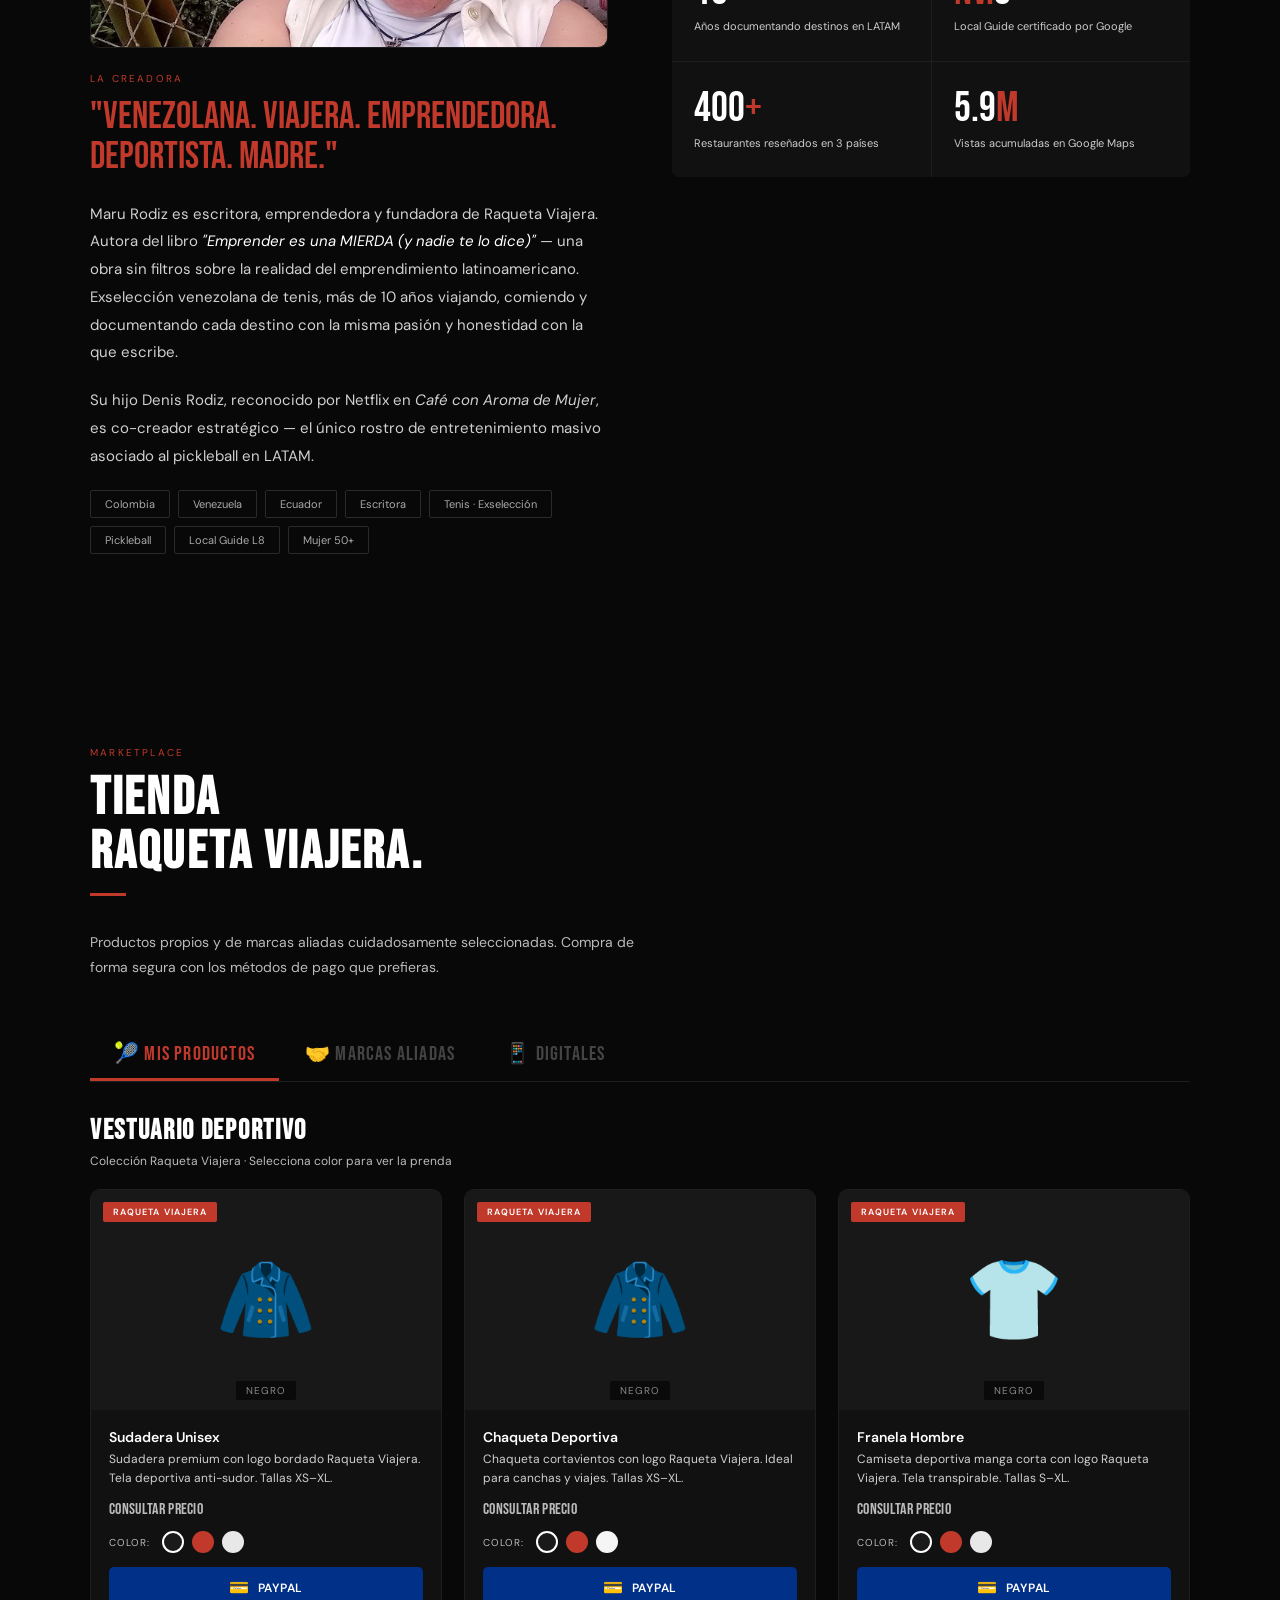
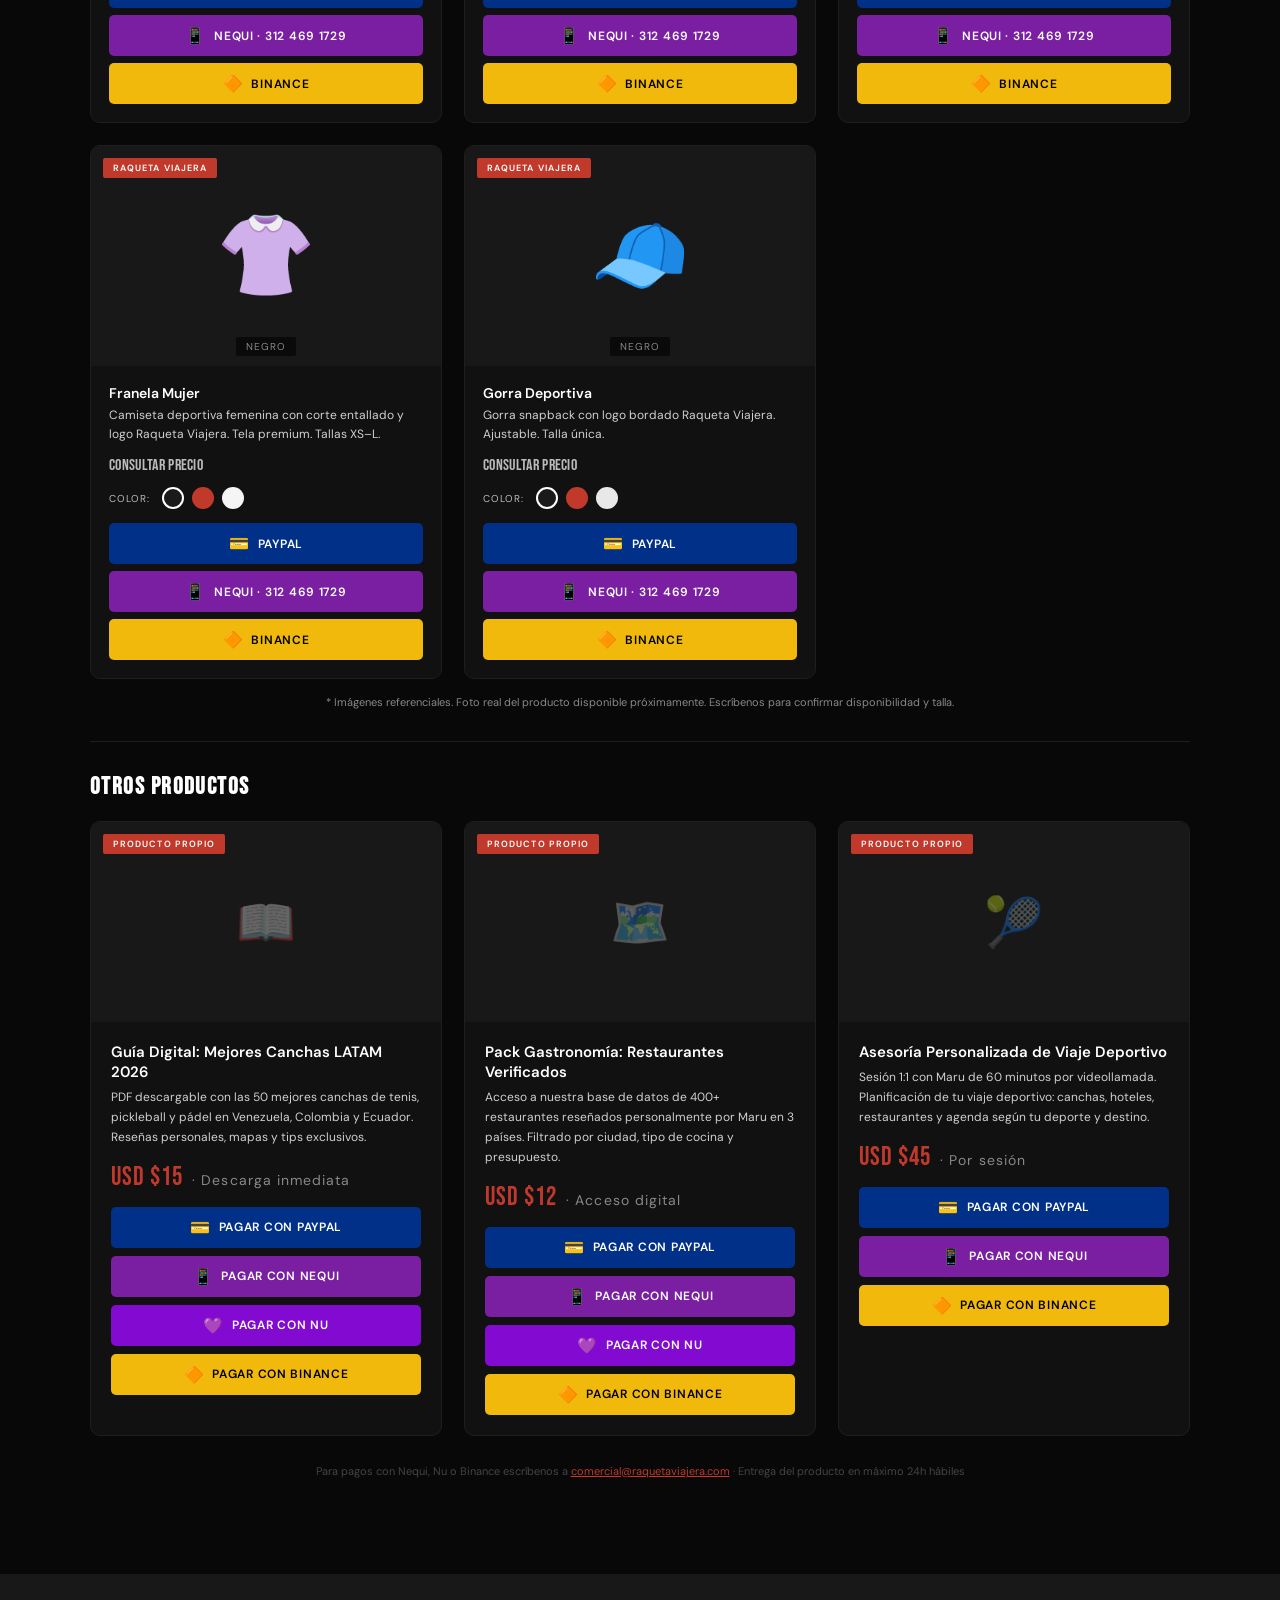
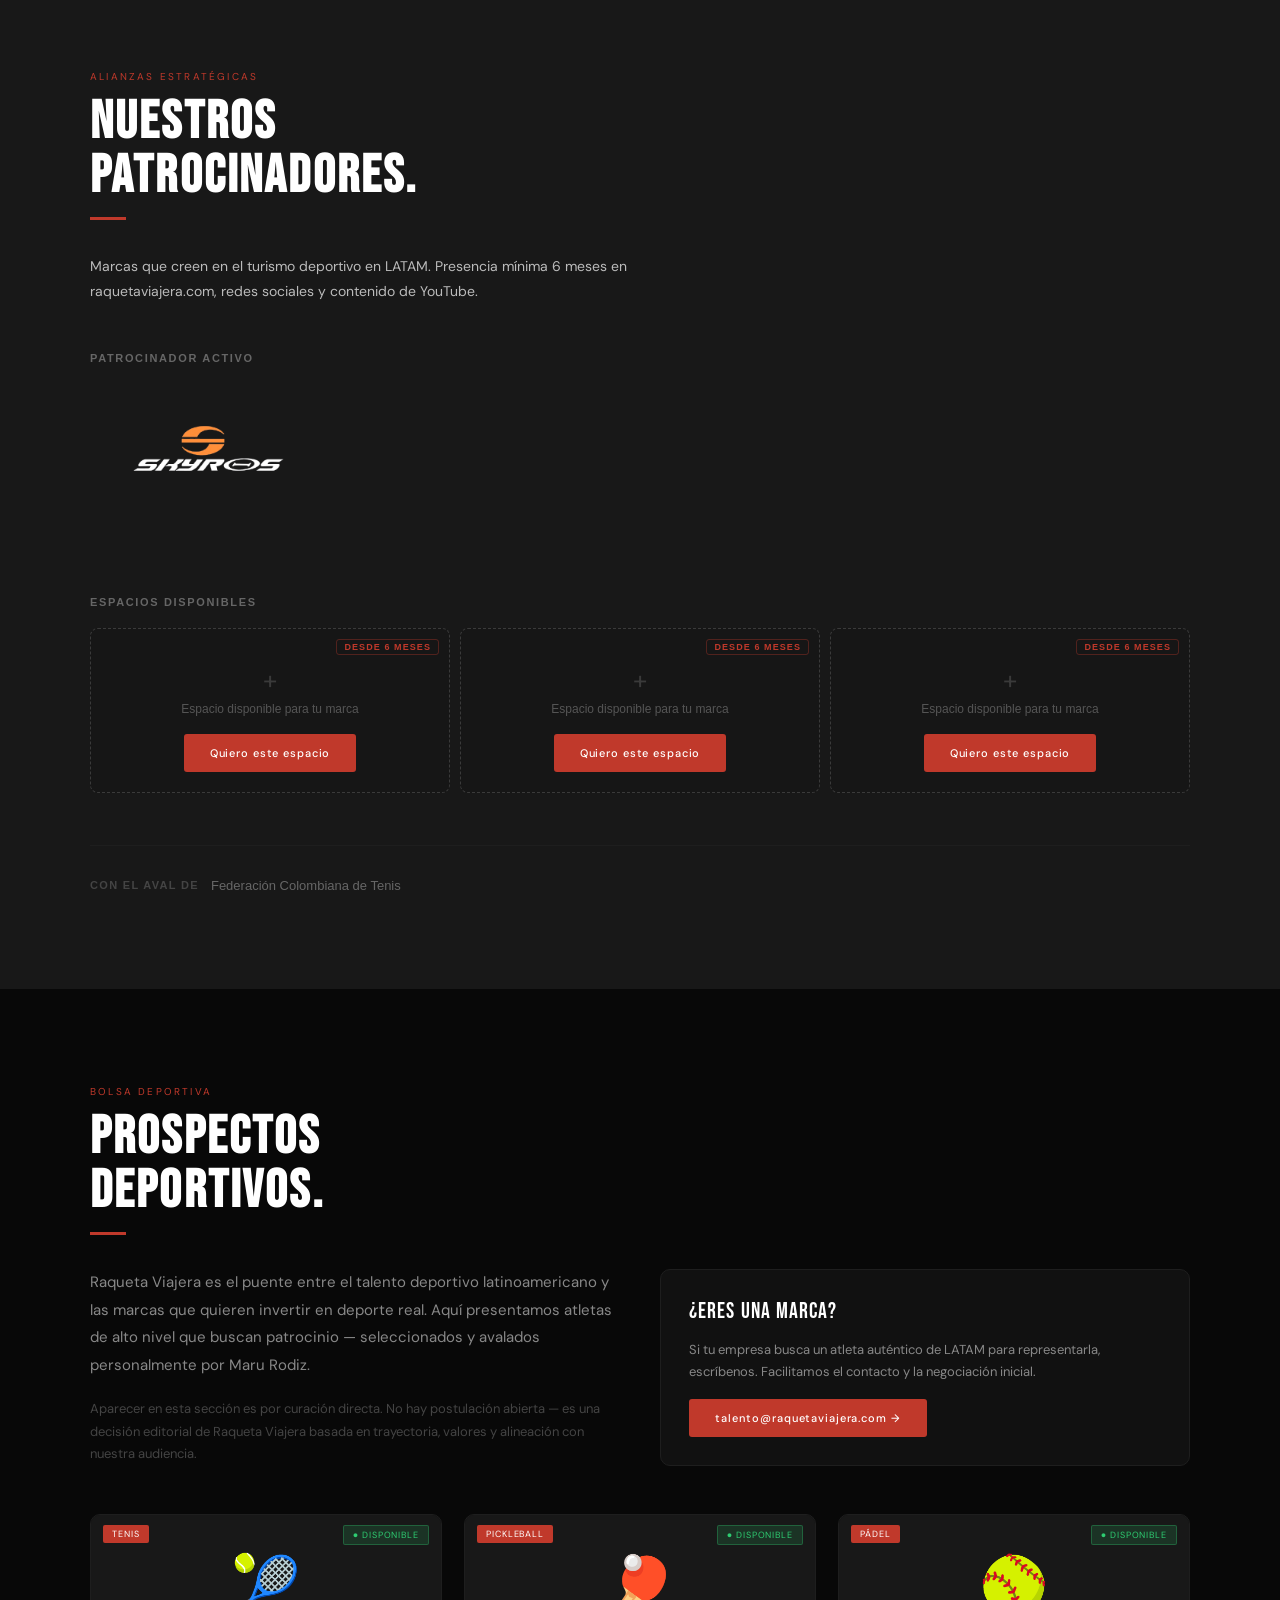
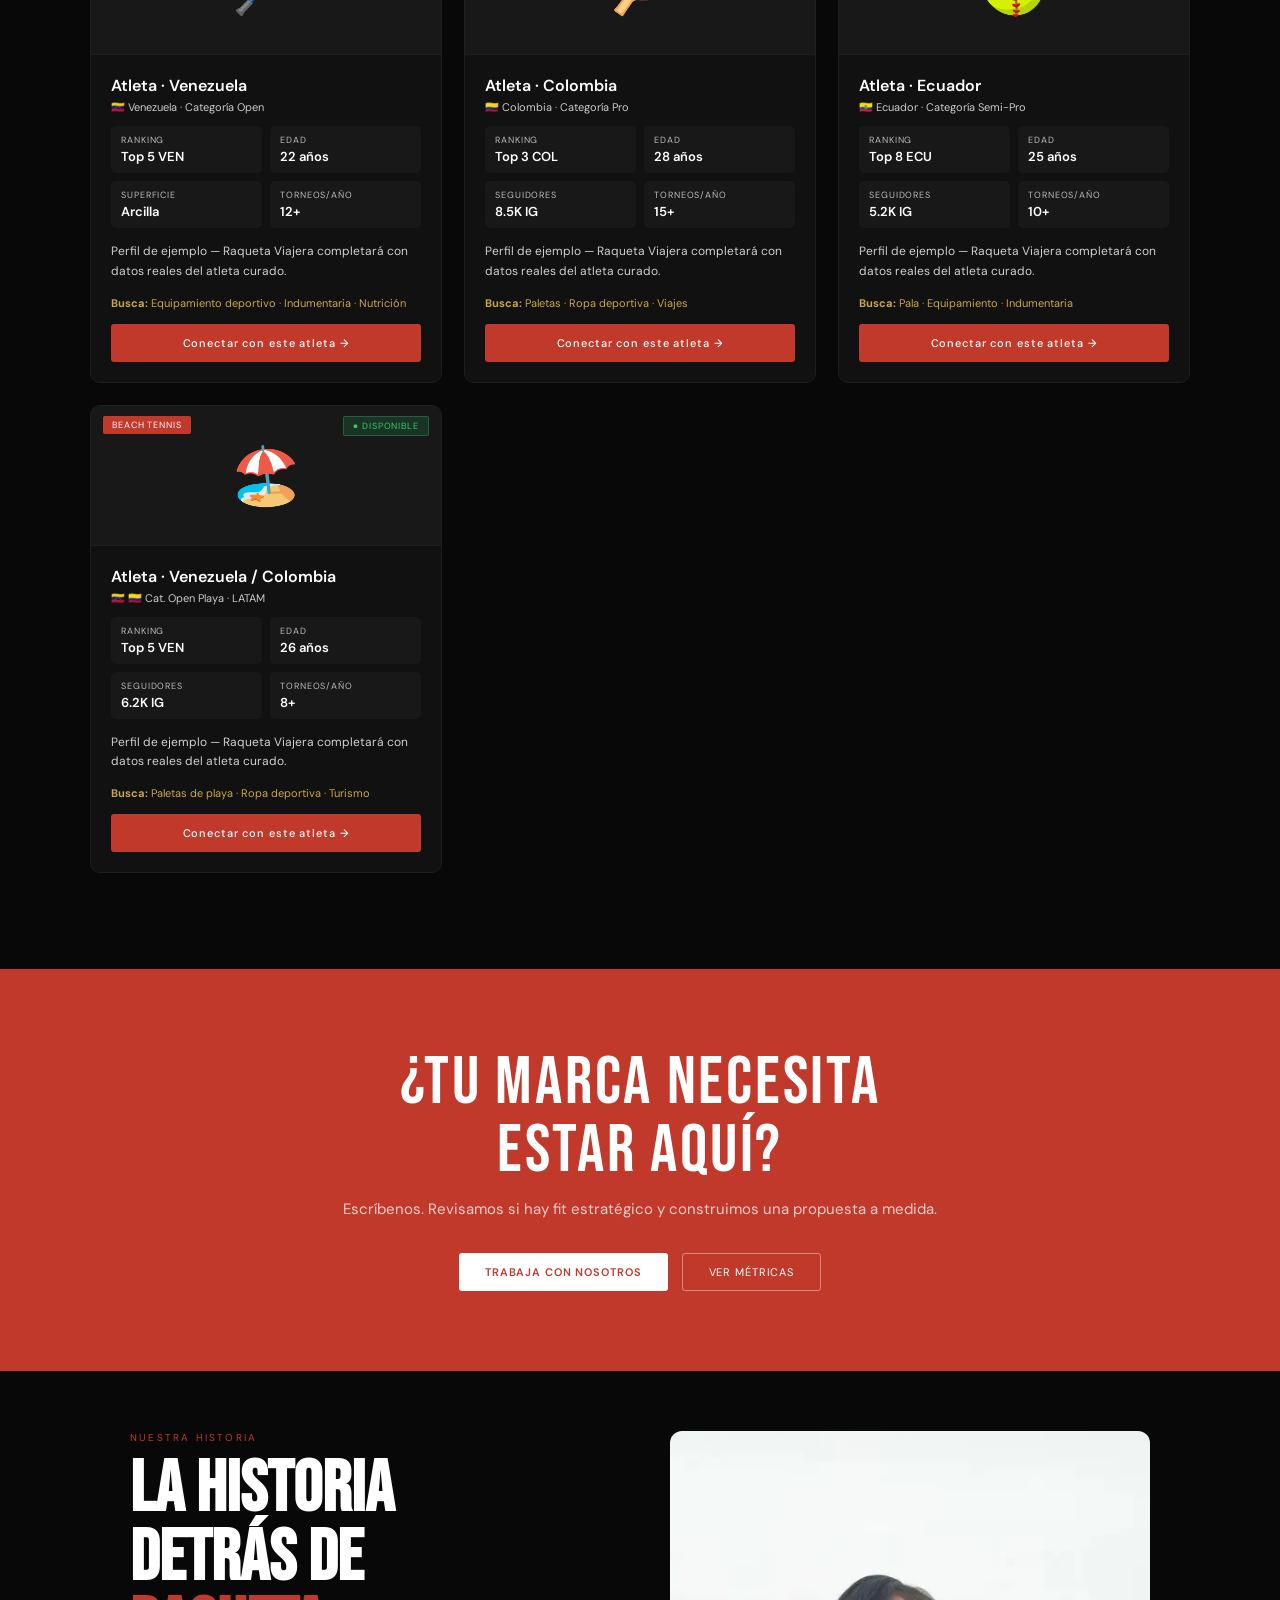
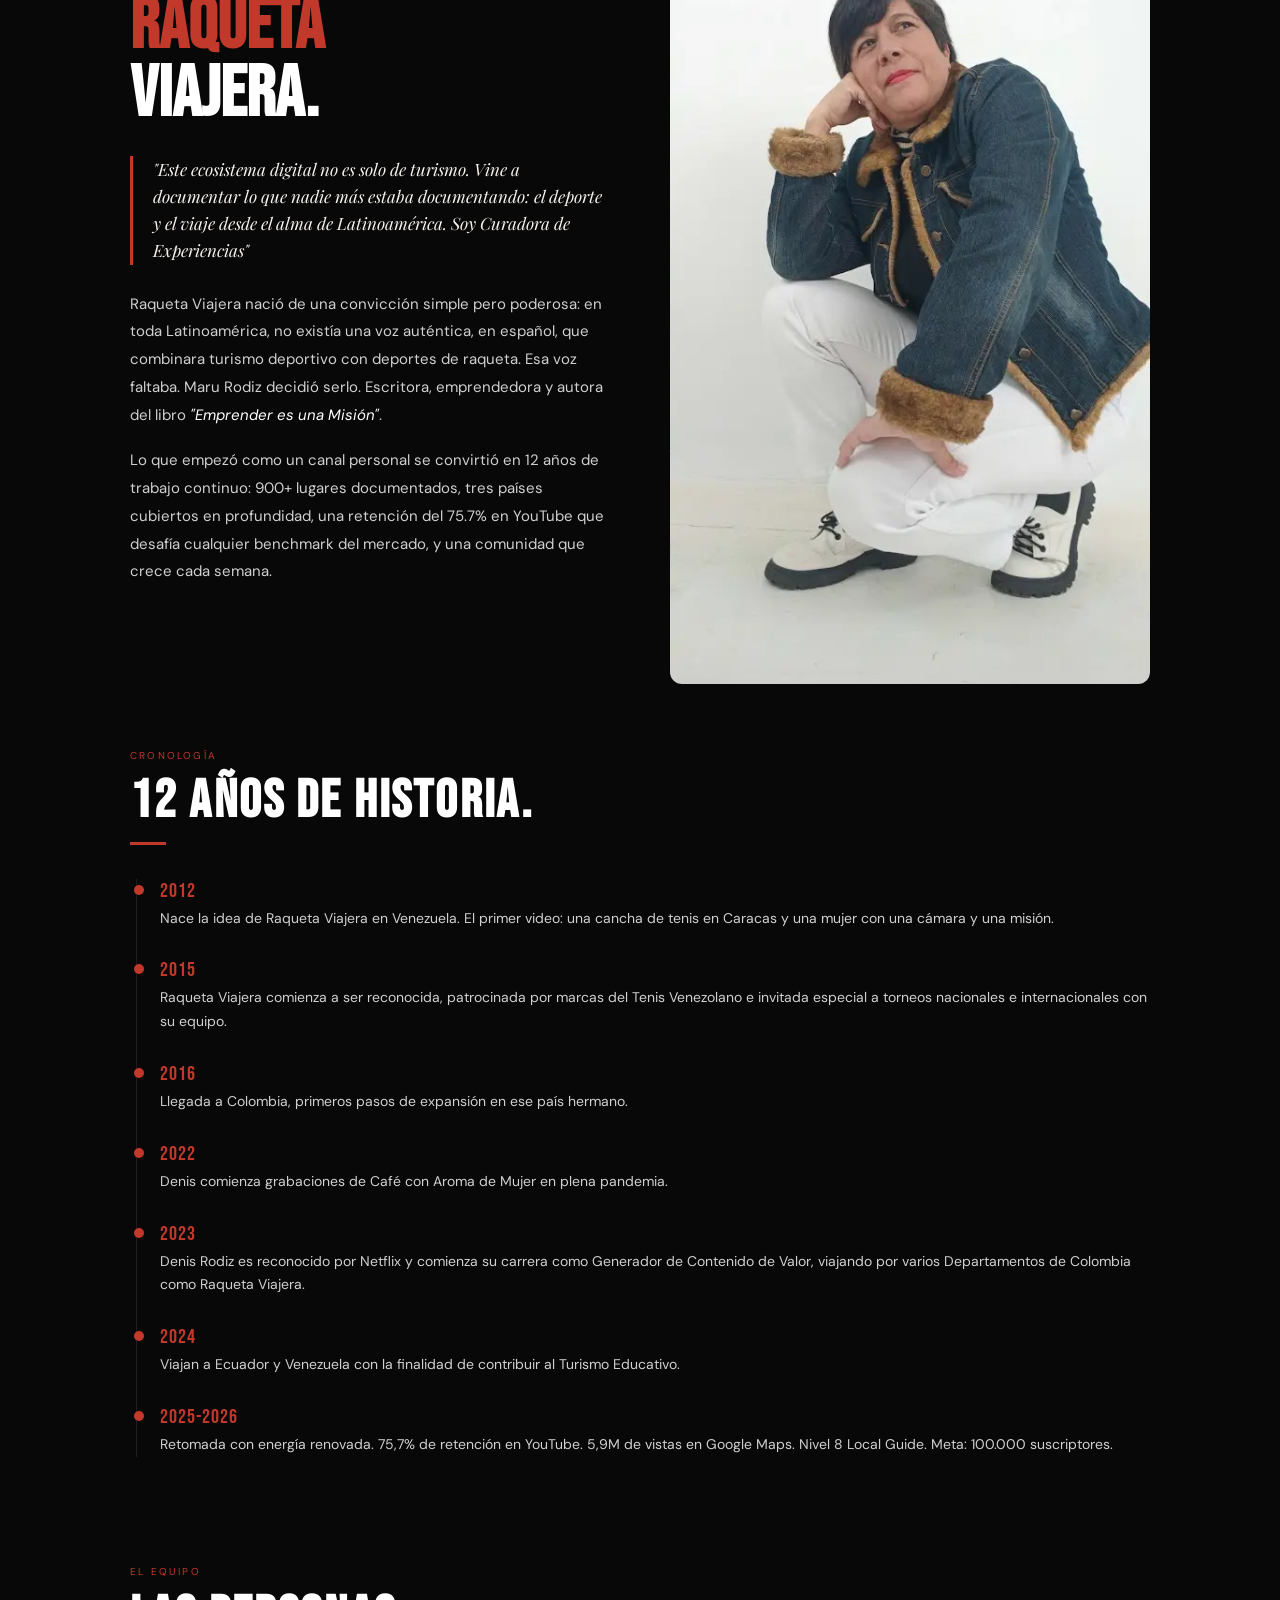
==== commit 3b769f76: "Swap Latam Desde Adentro and Numeros Reales sections" ====
--- a/index.html
+++ b/index.html
@@ -237,29 +237,6 @@
   </div>
 </section>
 
-<!-- MÉTRICAS -->
-<section id="prensa" class="content-section" style="background:var(--black);">
-  <div class="sec-inner">
-    <span class="sec-eyebrow reveal">Sala de prensa</span>
-    <h2 class="sec-title reveal">NÚMEROS REALES.<br>SIN INFLADOS.</h2>
-    <div class="red-bar reveal"></div>
-    <p class="sec-desc reveal">Cada cifra es verificable. Ningún número fue proyectado — todos son datos reales del canal, de Google Maps y de las plataformas sociales a abril 2026.</p>
-    <div class="bench-wrap reveal">
-      <table class="bench">
-        <thead><tr><th>Criterio</th><th>Promedio mercado Colombia</th><th>Raqueta Viajera</th><th>Ventaja</th></tr></thead>
-        <tbody>
-          <tr><td>Retención YouTube</td><td>30–45% industria</td><td class="highlight">75.7%</td><td><span class="badge">+68% sobre benchmark</span></td></tr>
-          <tr><td>Nicho deportes raqueta</td><td>Prácticamente inexistente</td><td class="highlight">Única en ecosistema</td><td><span class="badge">Monopolio de nicho</span></td></tr>
-          <tr><td>Alcance Google Maps</td><td>Local (1 ciudad/región)</td><td class="highlight">5.9M vistas · 3 países</td><td><span class="badge">ROI exponencial</span></td></tr>
-          <tr><td>Permanencia del contenido</td><td>Post social: 24–72 horas</td><td class="highlight">Reseñas Maps: meses/años</td><td><span class="badge">Duración sin igual</span></td></tr>
-          <tr><td>Credencial de autoridad</td><td>Sin credencial verificable</td><td class="highlight">Local Guide L8 · Google</td><td><span class="badge">Certificación Google</span></td></tr>
-          <tr><td>Rostro con reconocimiento TV</td><td>No aplica</td><td class="highlight">Denis Rodiz · Netflix</td><td><span class="badge">Único en LATAM pickleball</span></td></tr>
-        </tbody>
-      </table>
-    </div>
-  </div>
-</section>
-
 <!-- DESTINOS -->
 <section id="destinos" class="content-section" style="background:var(--black2);">
   <div class="sec-inner">
@@ -696,6 +673,30 @@
 
 </section>
 
+<!-- MÉTRICAS -->
+<section id="prensa" class="content-section" style="background:var(--black);">
+  <div class="sec-inner">
+    <span class="sec-eyebrow reveal">Sala de prensa</span>
+    <h2 class="sec-title reveal">NÚMEROS REALES.<br>SIN INFLADOS.</h2>
+    <div class="red-bar reveal"></div>
+    <p class="sec-desc reveal">Cada cifra es verificable. Ningún número fue proyectado — todos son datos reales del canal, de Google Maps y de las plataformas sociales a abril 2026.</p>
+    <div class="bench-wrap reveal">
+      <table class="bench">
+        <thead><tr><th>Criterio</th><th>Promedio mercado Colombia</th><th>Raqueta Viajera</th><th>Ventaja</th></tr></thead>
+        <tbody>
+          <tr><td>Retención YouTube</td><td>30–45% industria</td><td class="highlight">75.7%</td><td><span class="badge">+68% sobre benchmark</span></td></tr>
+          <tr><td>Nicho deportes raqueta</td><td>Prácticamente inexistente</td><td class="highlight">Única en ecosistema</td><td><span class="badge">Monopolio de nicho</span></td></tr>
+          <tr><td>Alcance Google Maps</td><td>Local (1 ciudad/región)</td><td class="highlight">5.9M vistas · 3 países</td><td><span class="badge">ROI exponencial</span></td></tr>
+          <tr><td>Permanencia del contenido</td><td>Post social: 24–72 horas</td><td class="highlight">Reseñas Maps: meses/años</td><td><span class="badge">Duración sin igual</span></td></tr>
+          <tr><td>Credencial de autoridad</td><td>Sin credencial verificable</td><td class="highlight">Local Guide L8 · Google</td><td><span class="badge">Certificación Google</span></td></tr>
+          <tr><td>Rostro con reconocimiento TV</td><td>No aplica</td><td class="highlight">Denis Rodiz · Netflix</td><td><span class="badge">Único en LATAM pickleball</span></td></tr>
+        </tbody>
+      </table>
+    </div>
+  </div>
+</section>
+
+
 <!-- RAQUETAS -->
 <section id="raquetas-section" class="content-section" style="background:var(--black);">
   <div class="sec-inner">
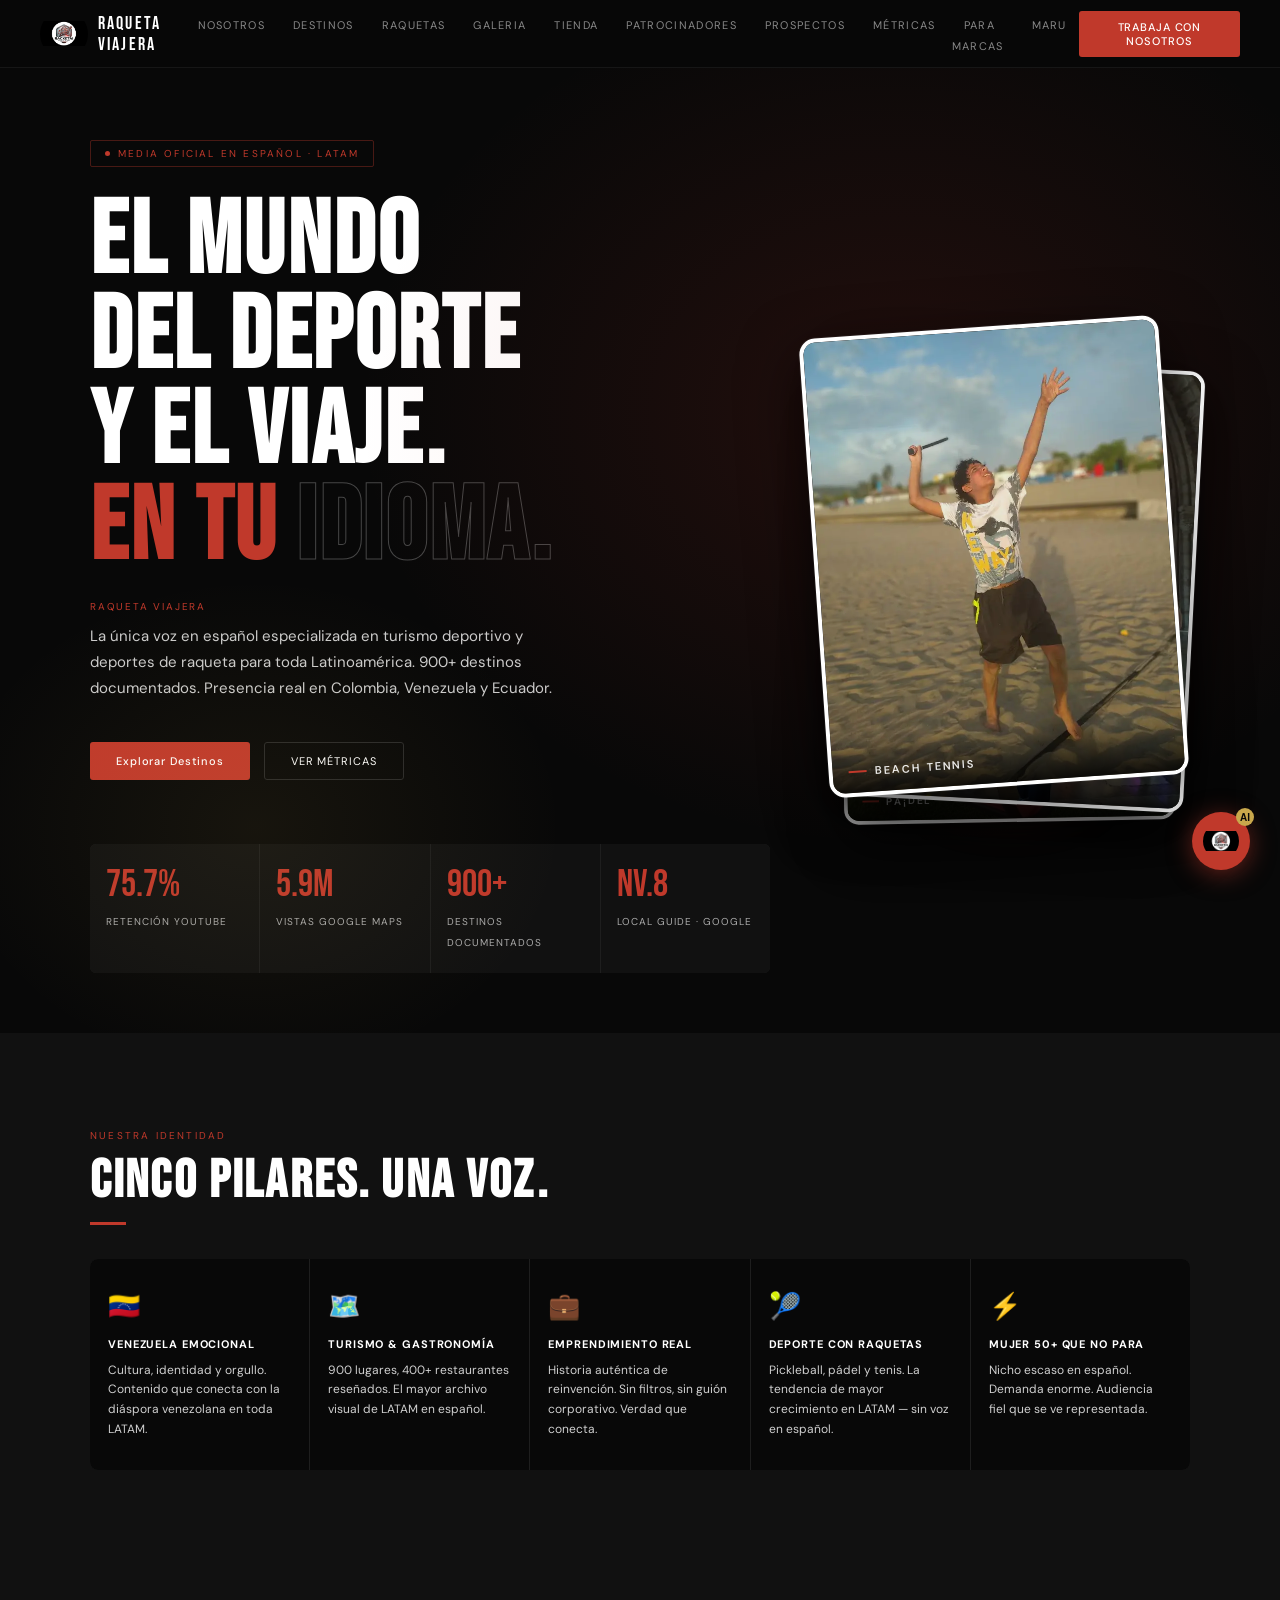
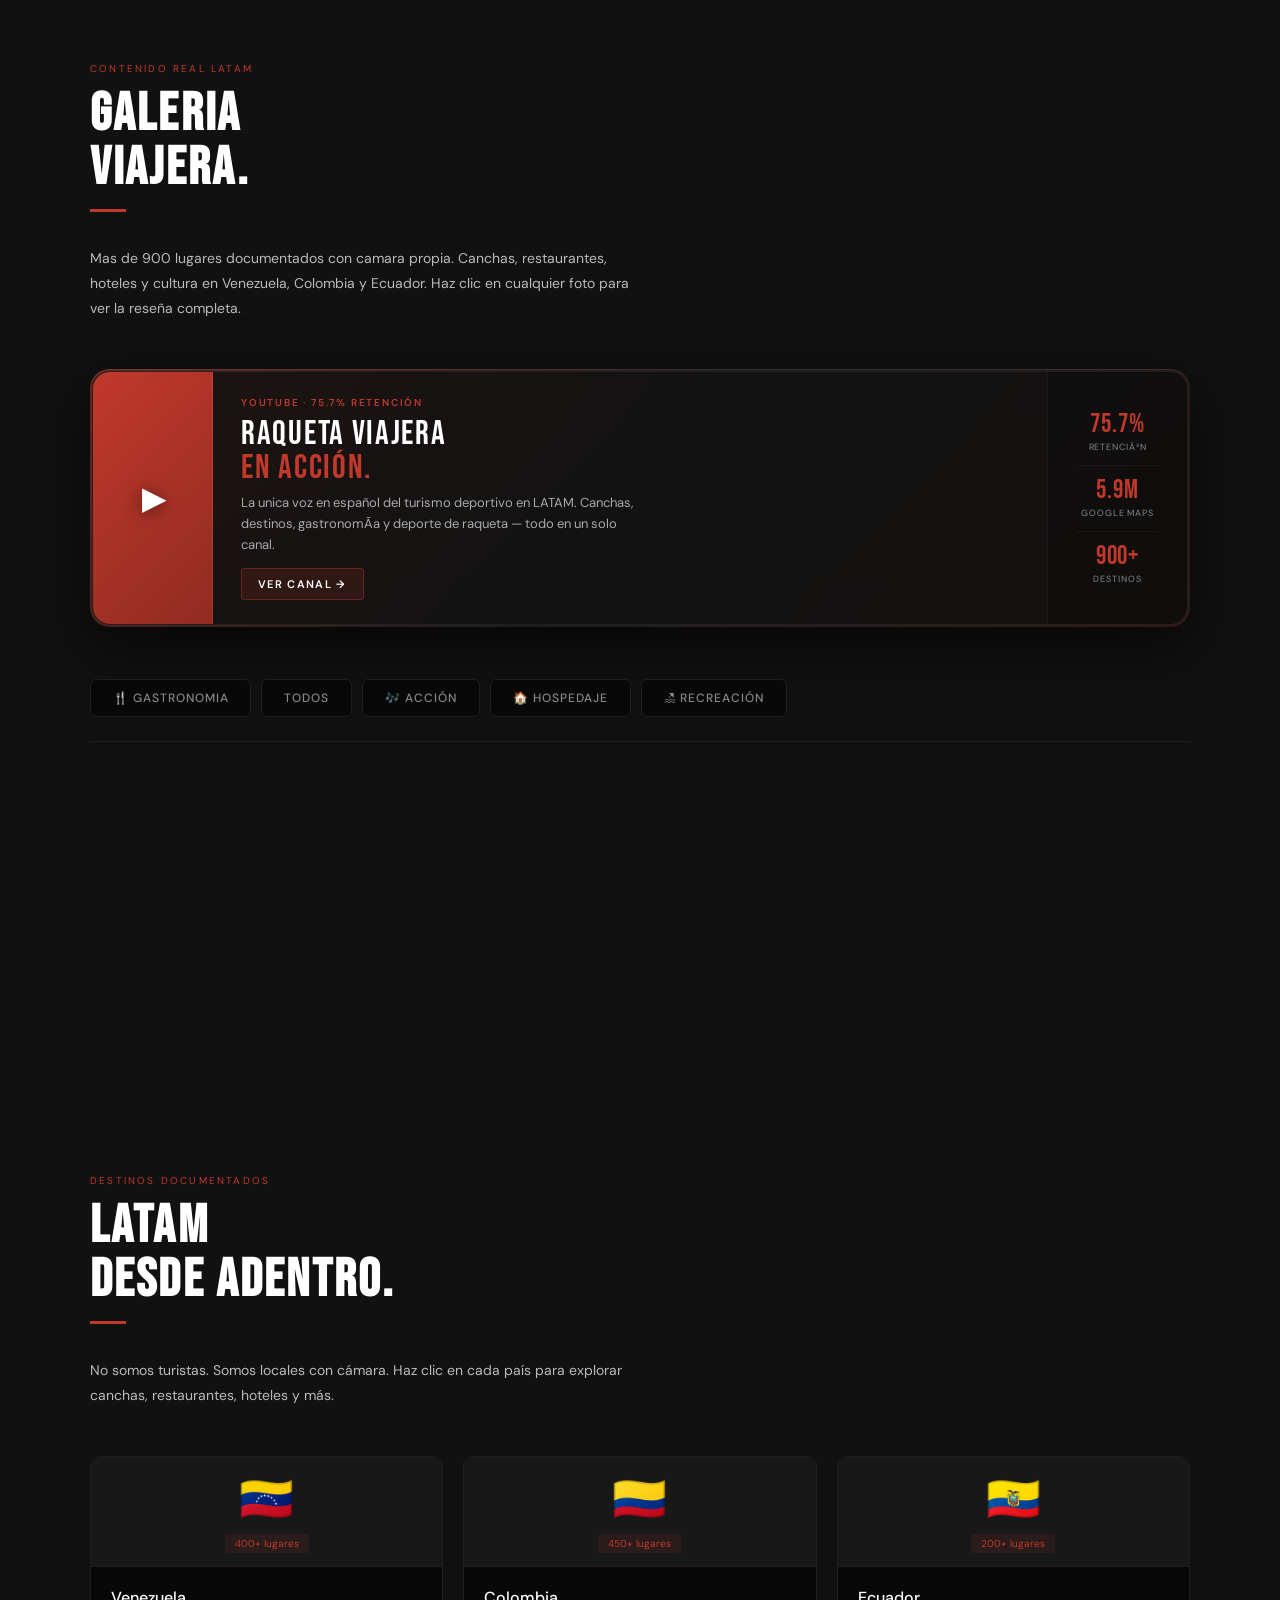
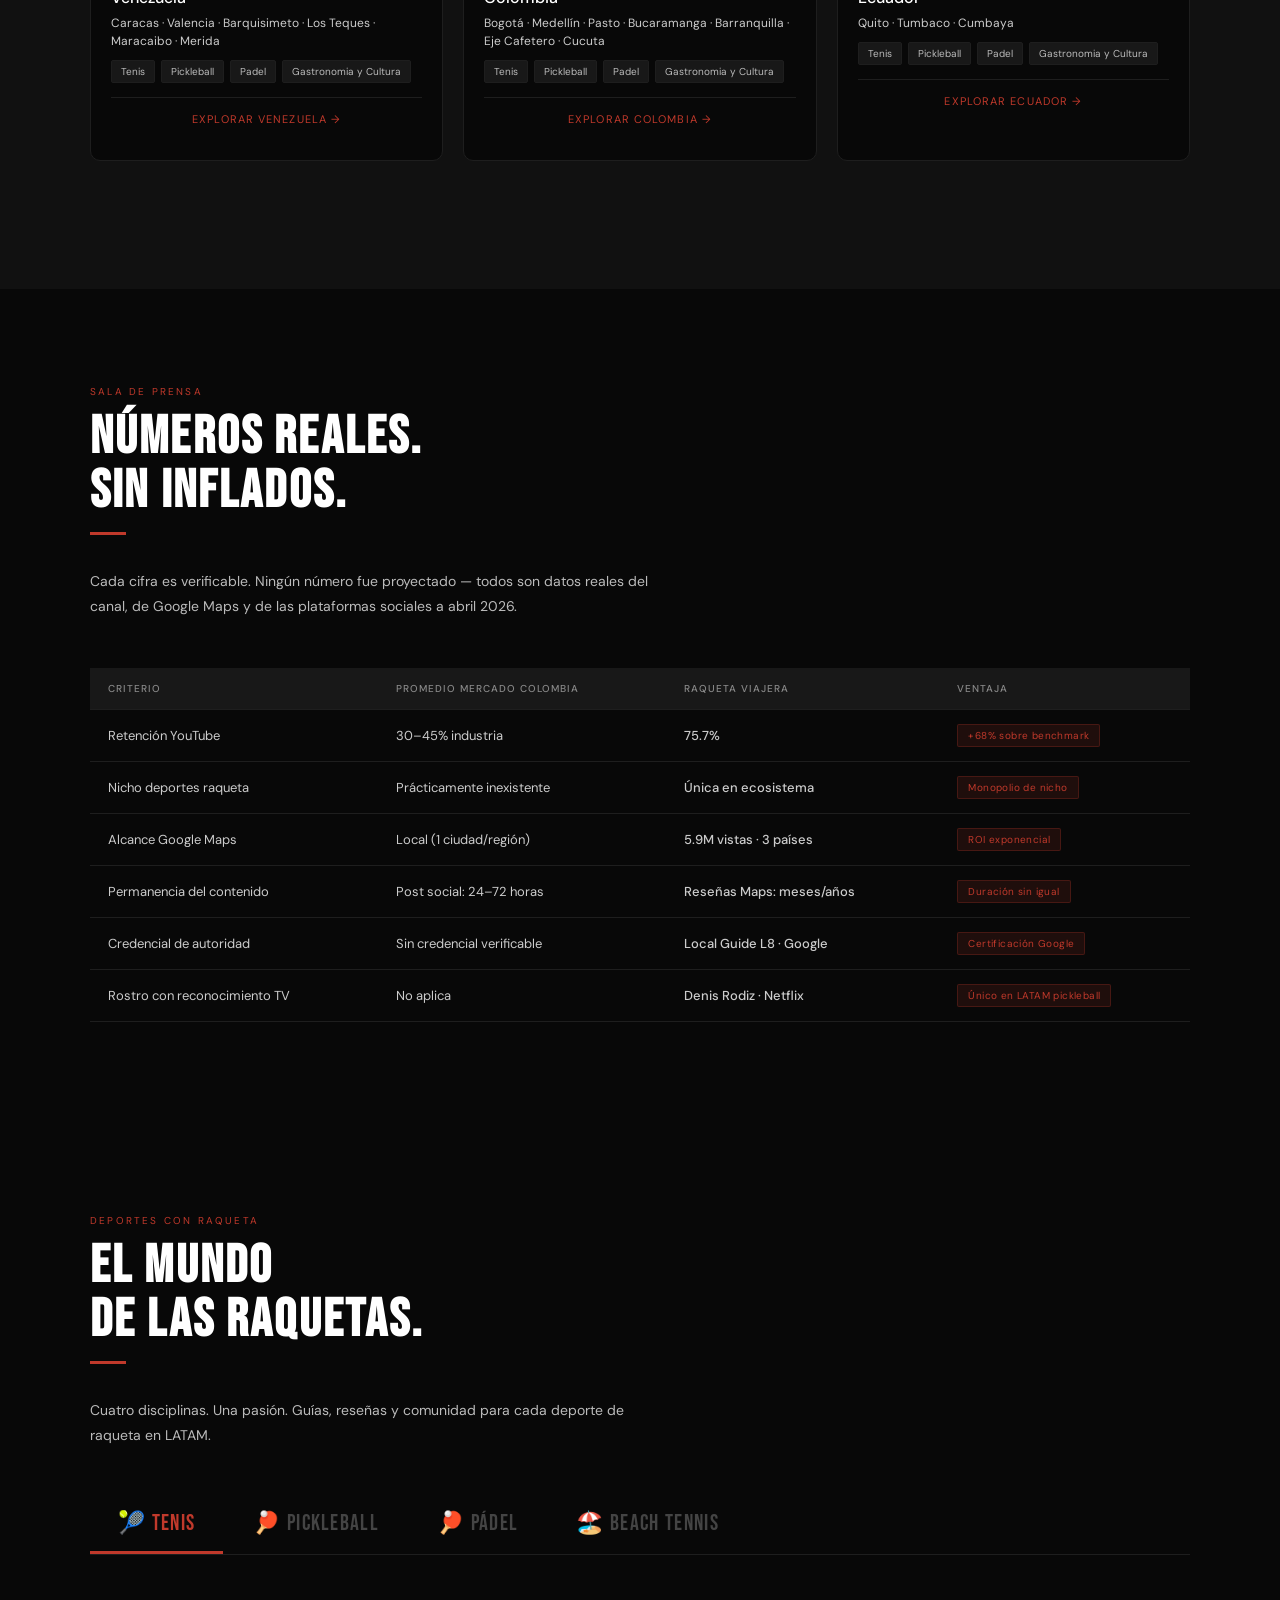
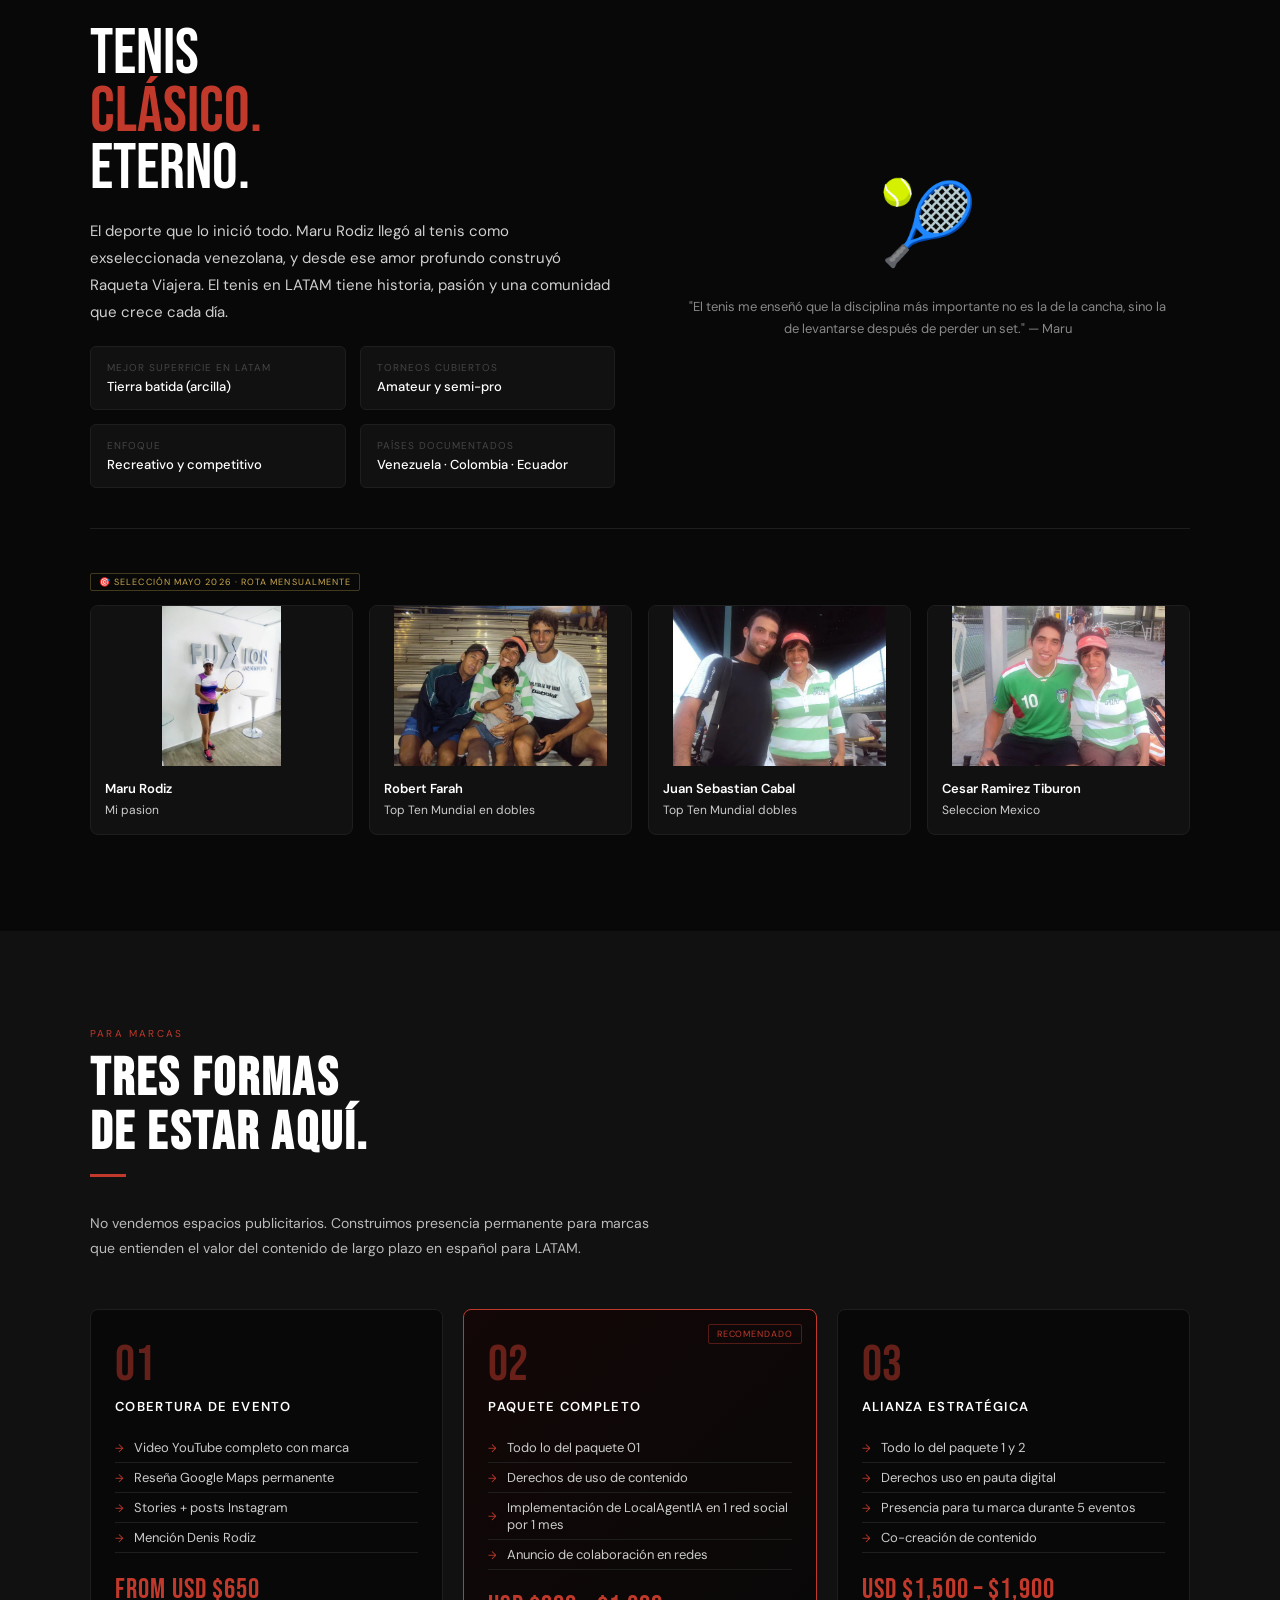
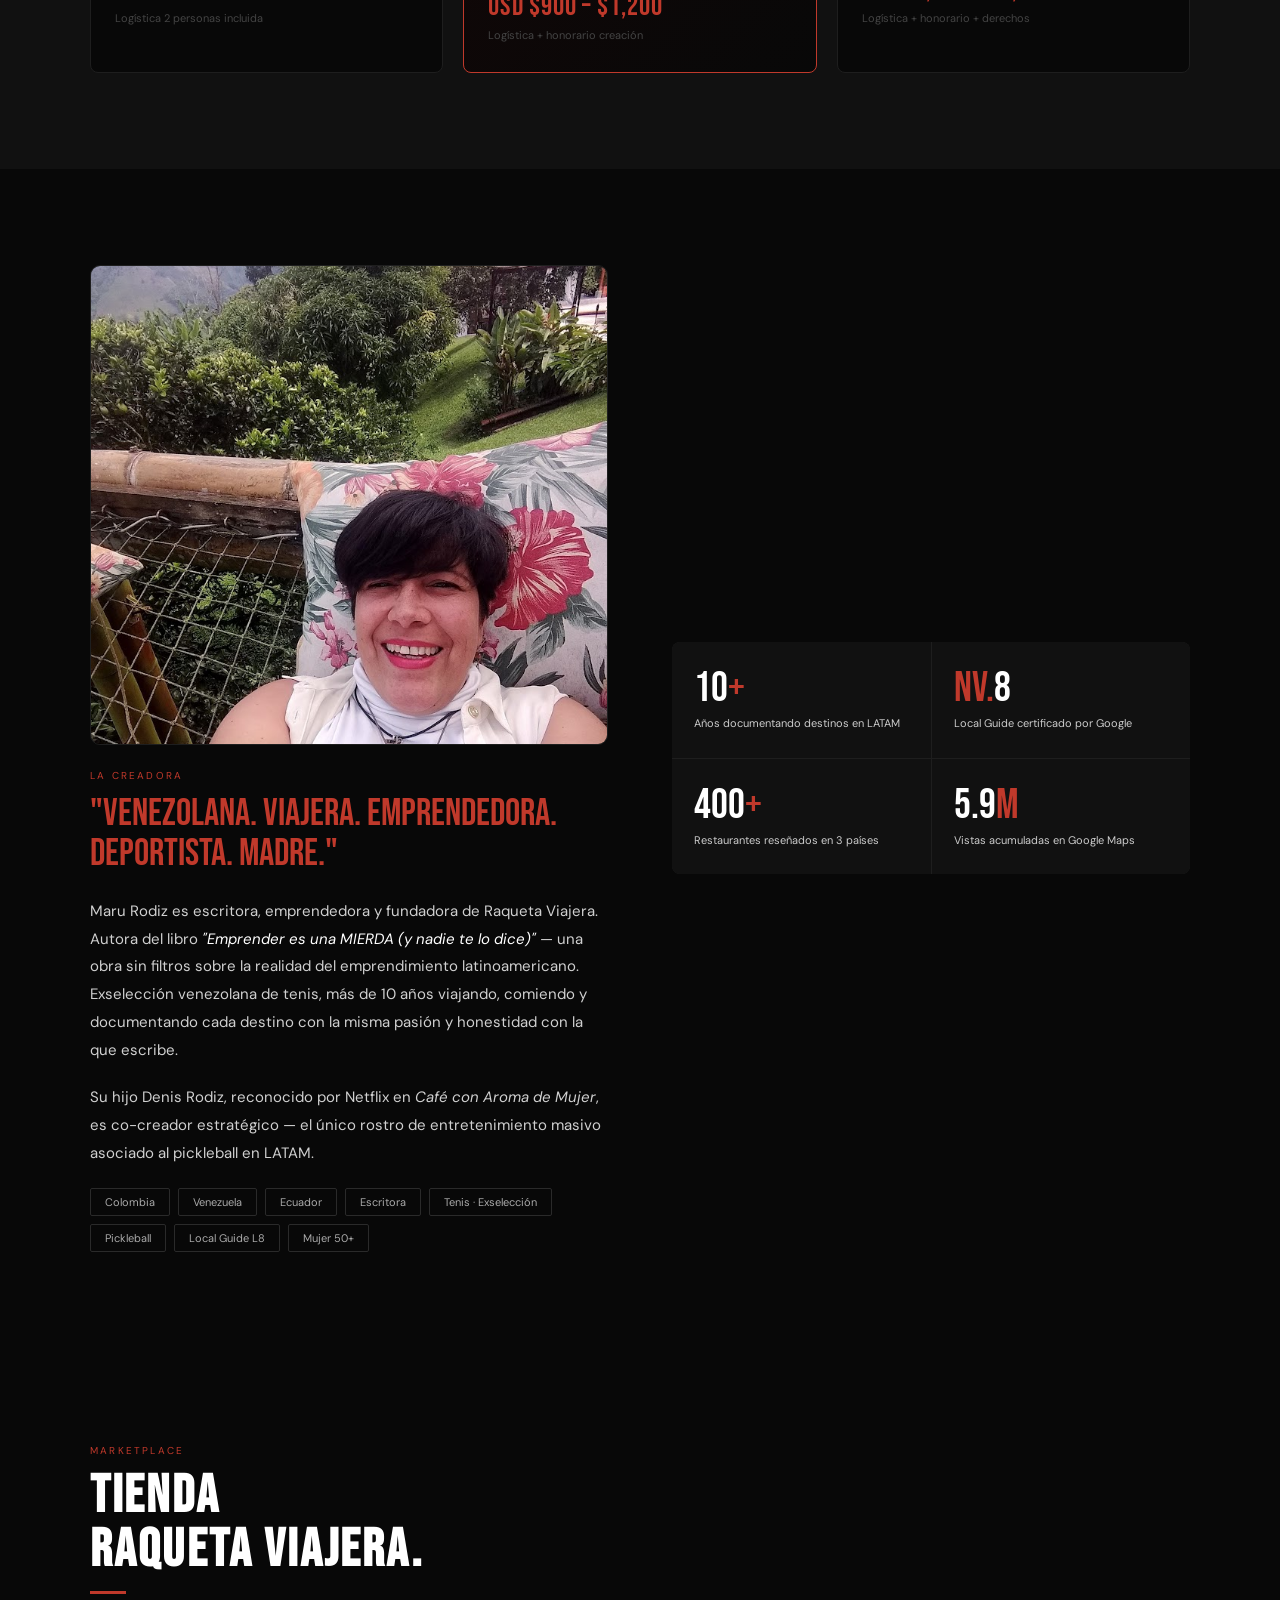
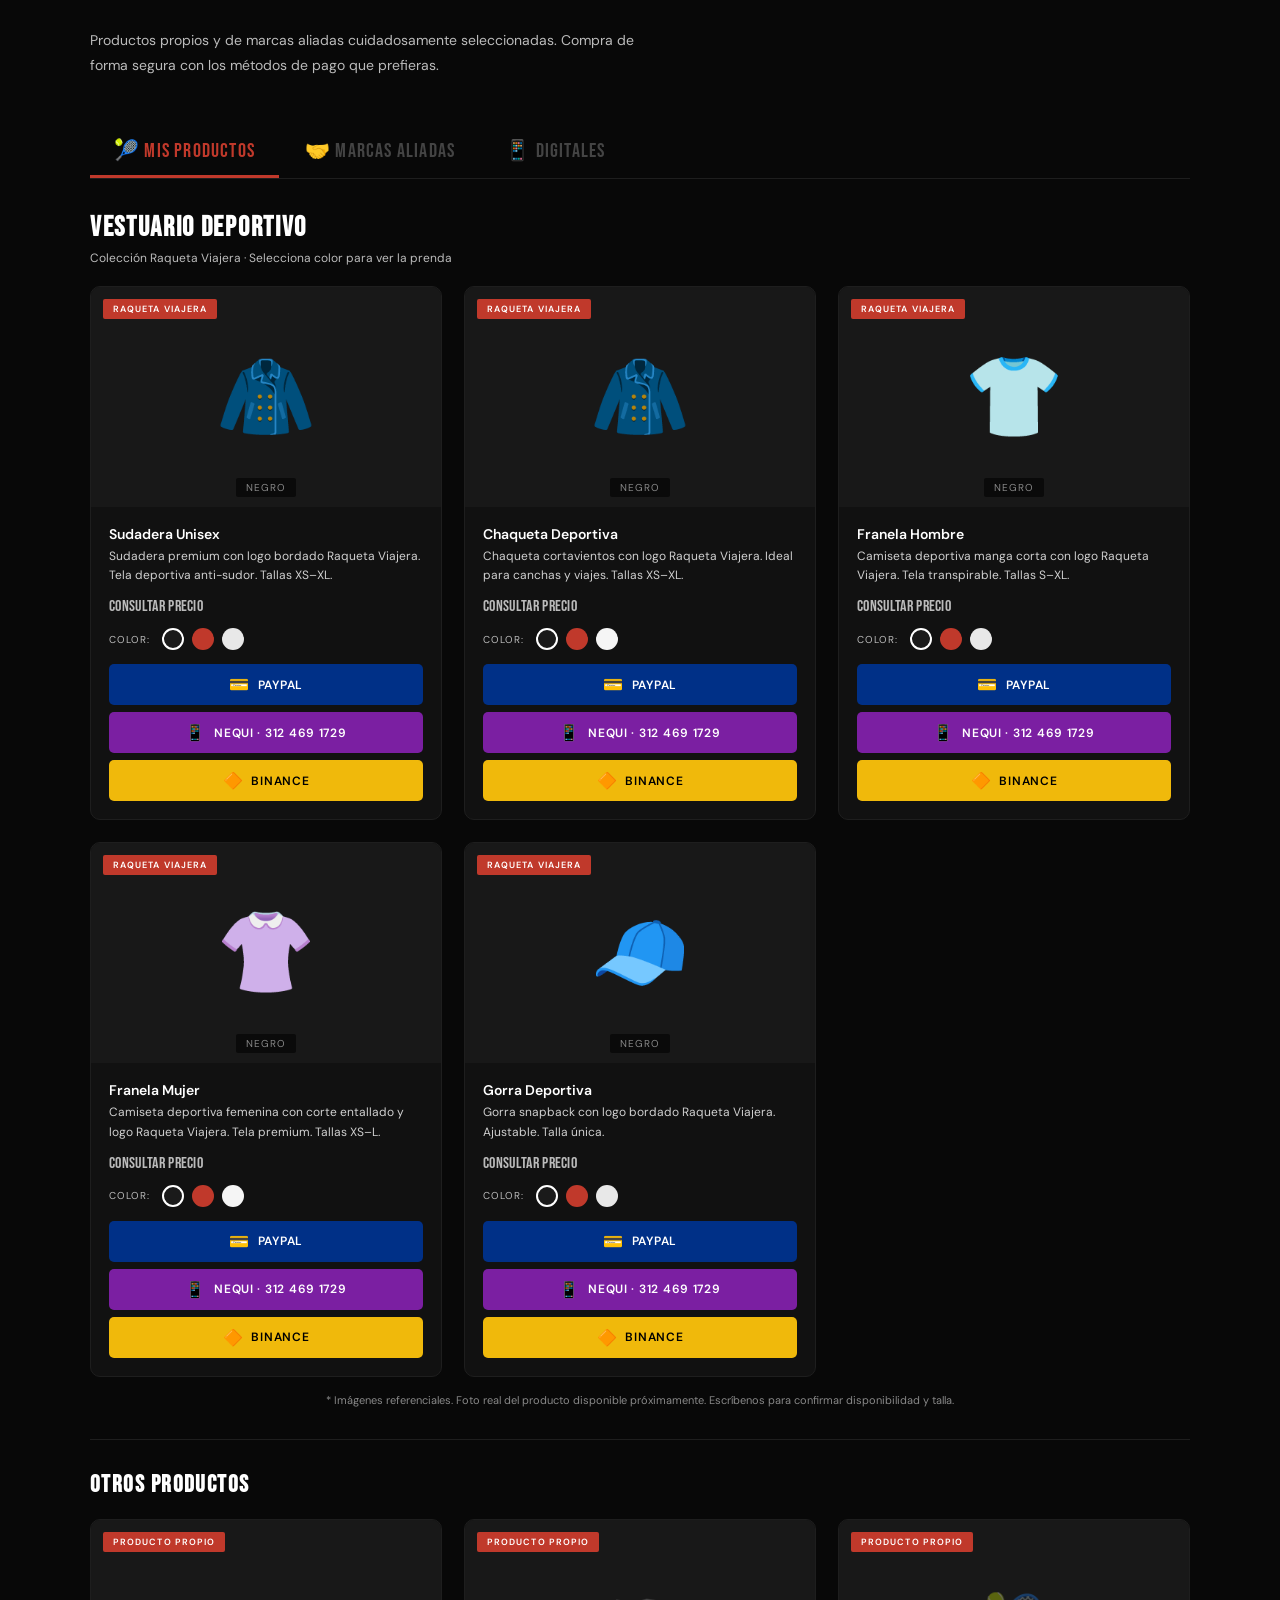
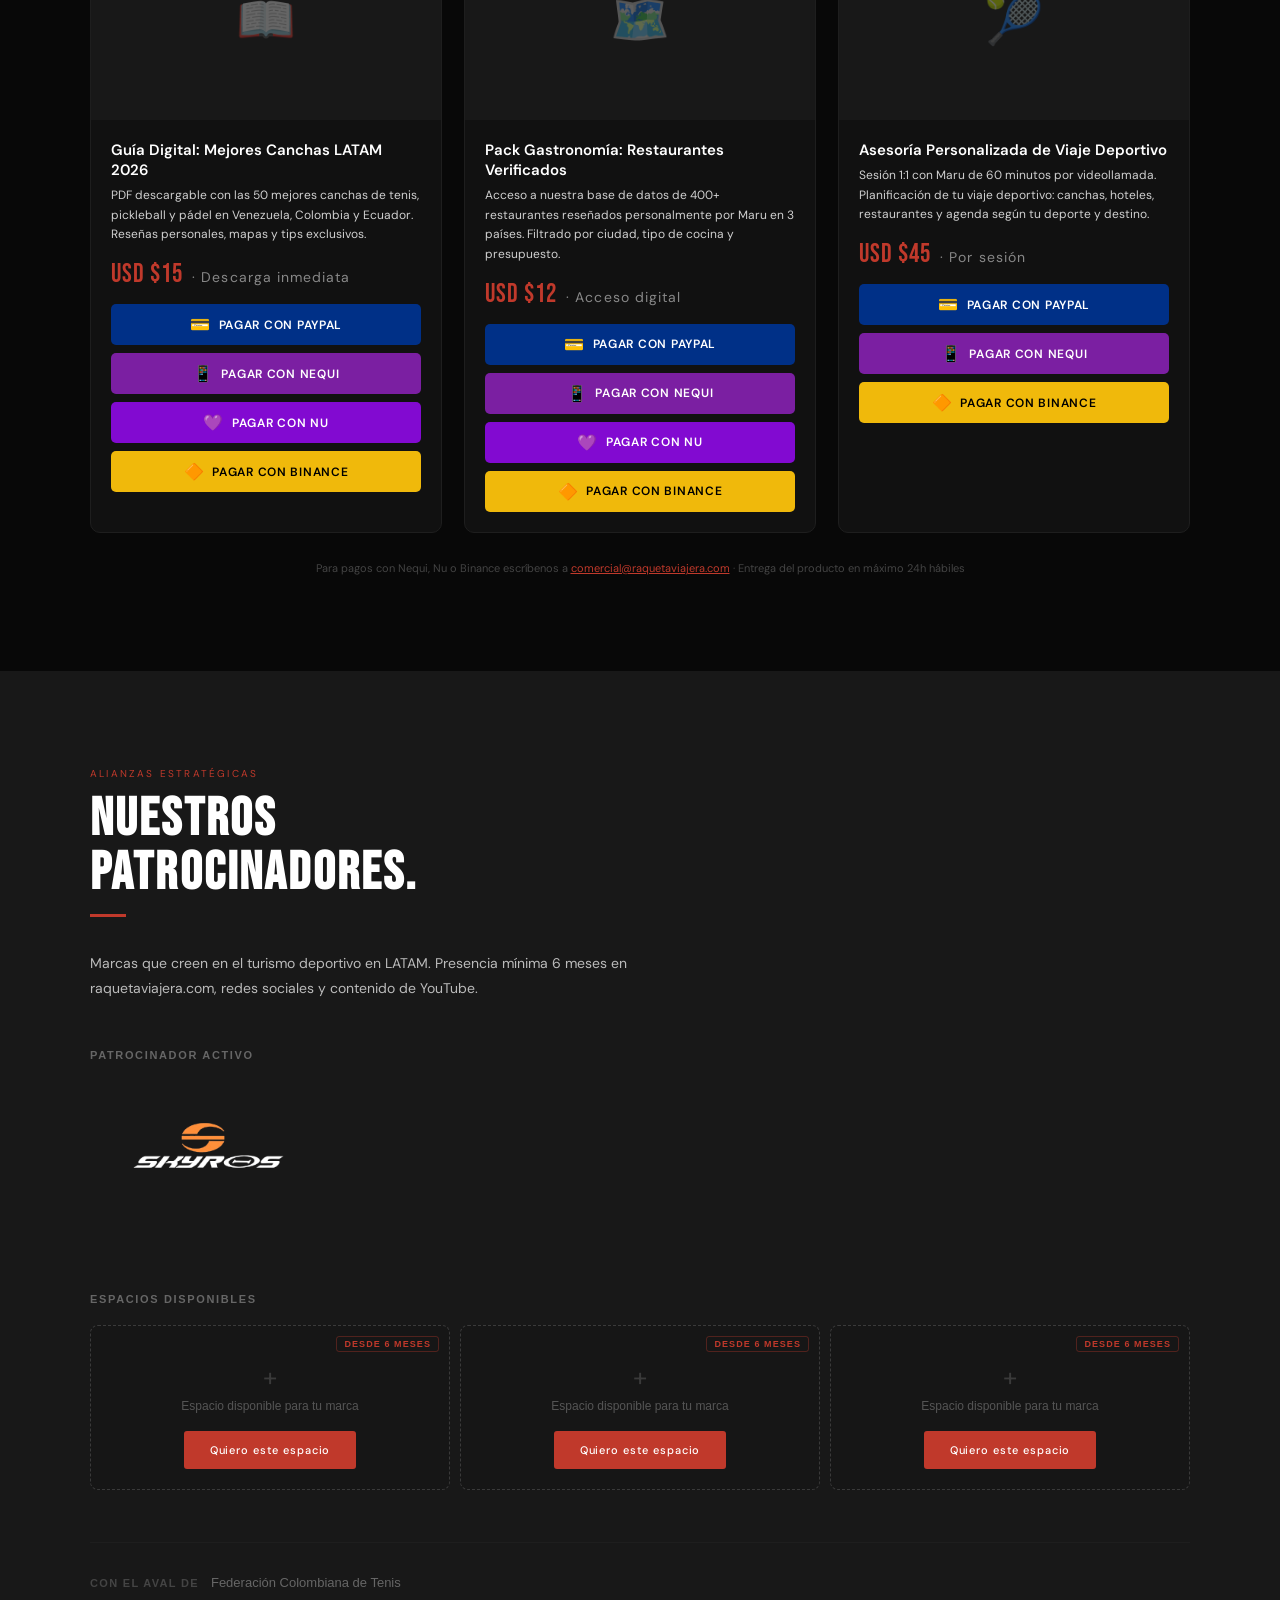
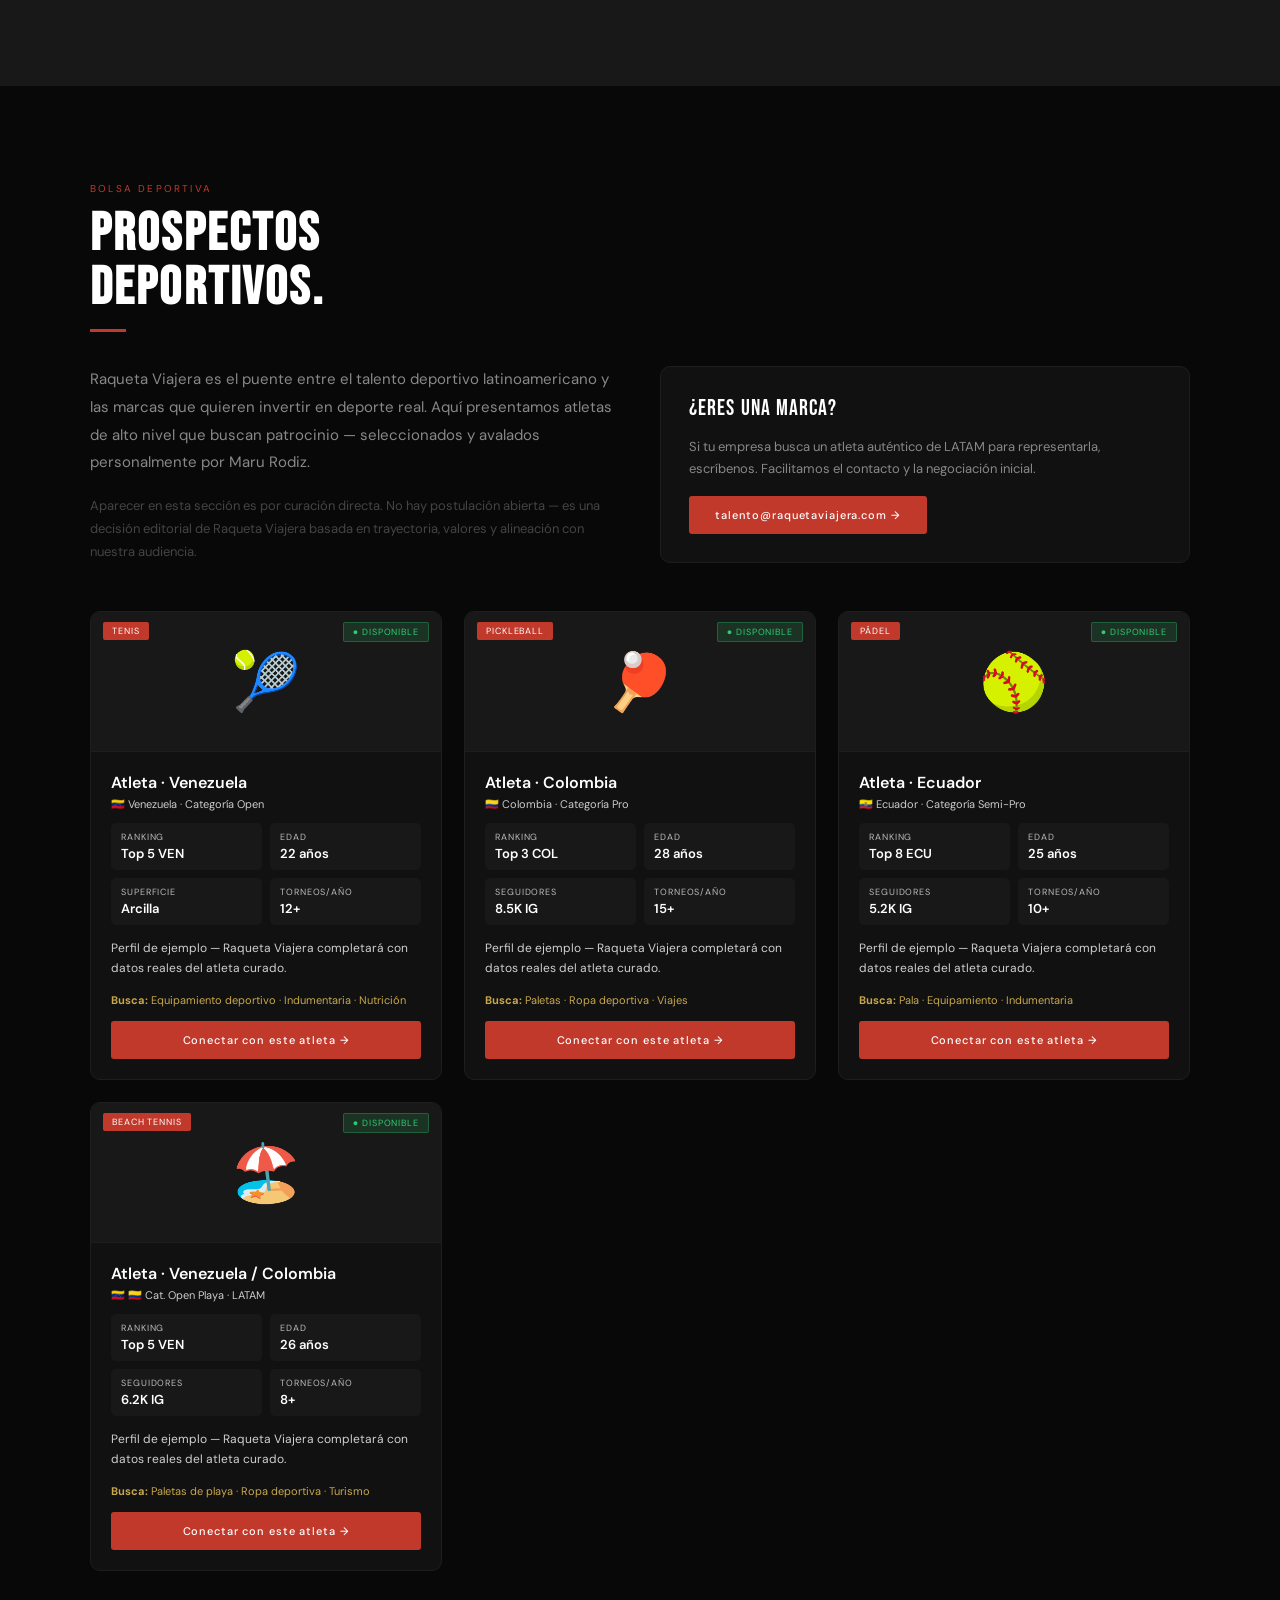
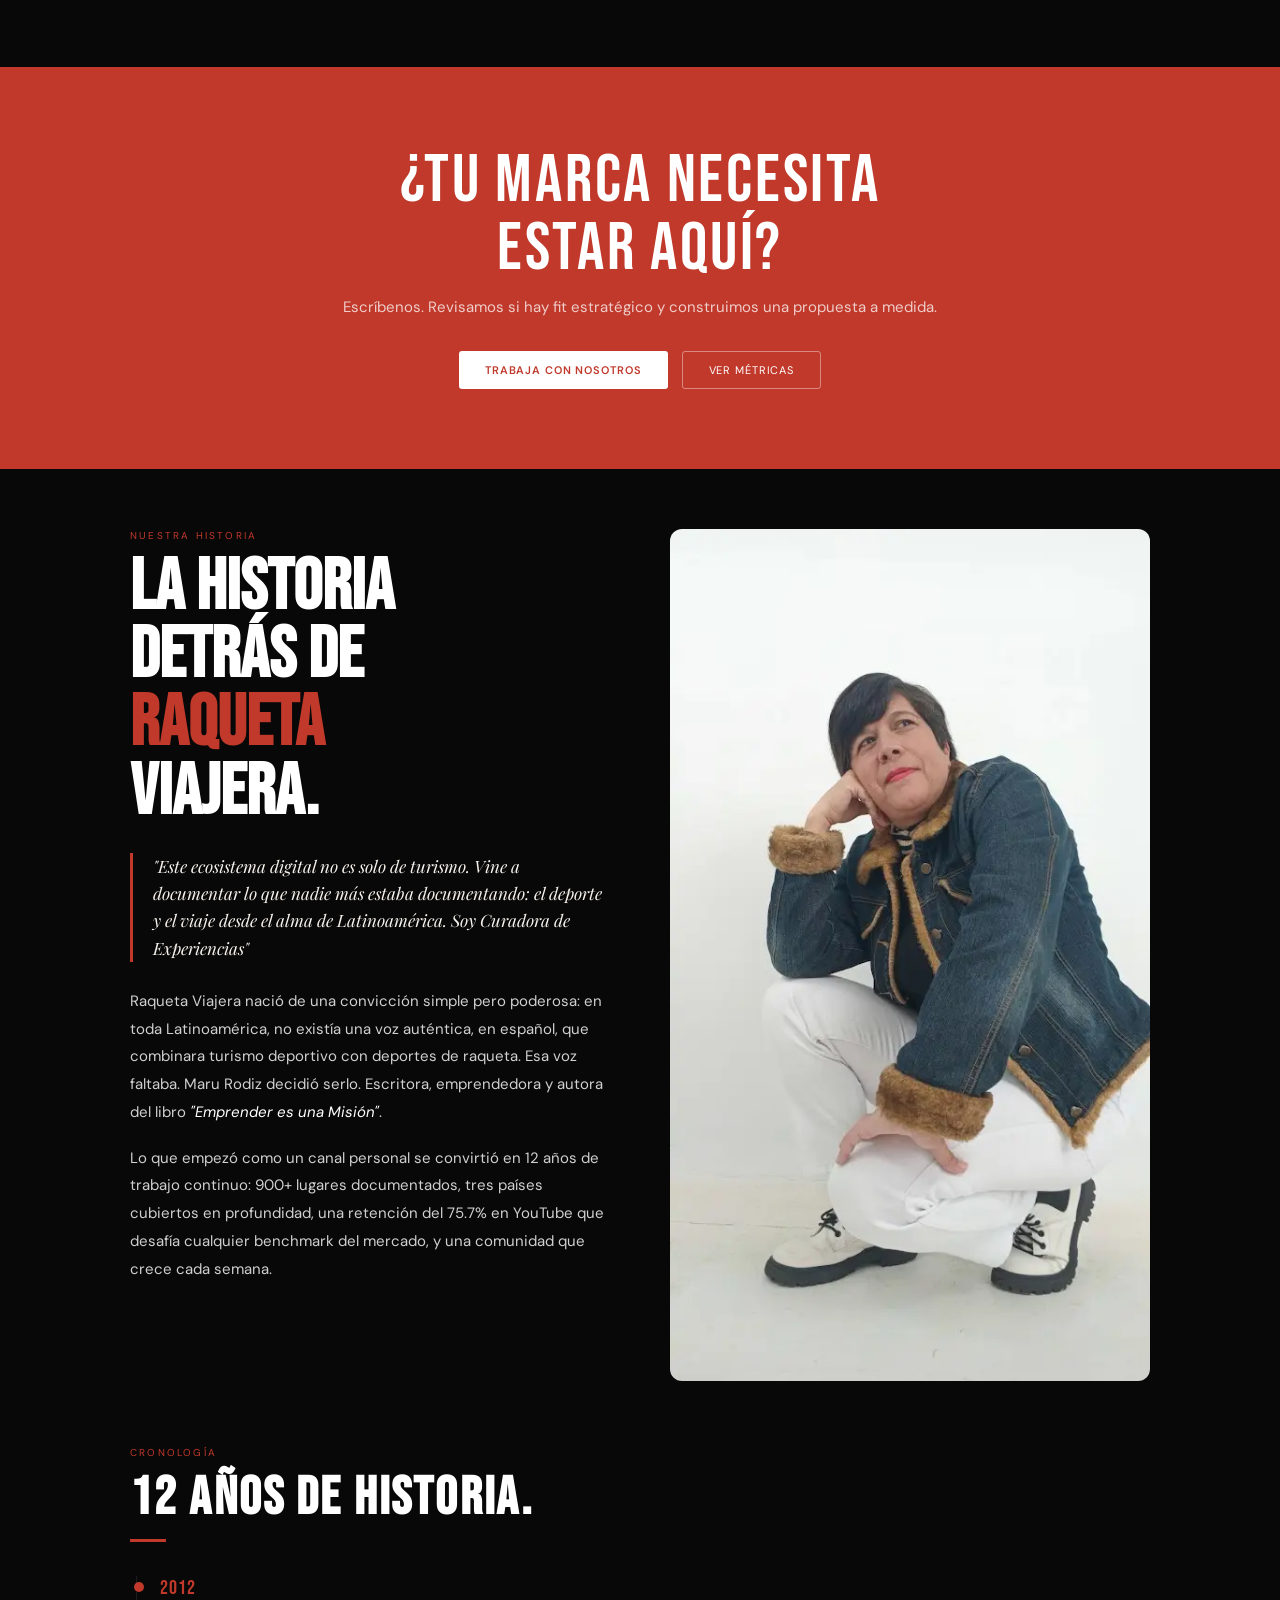
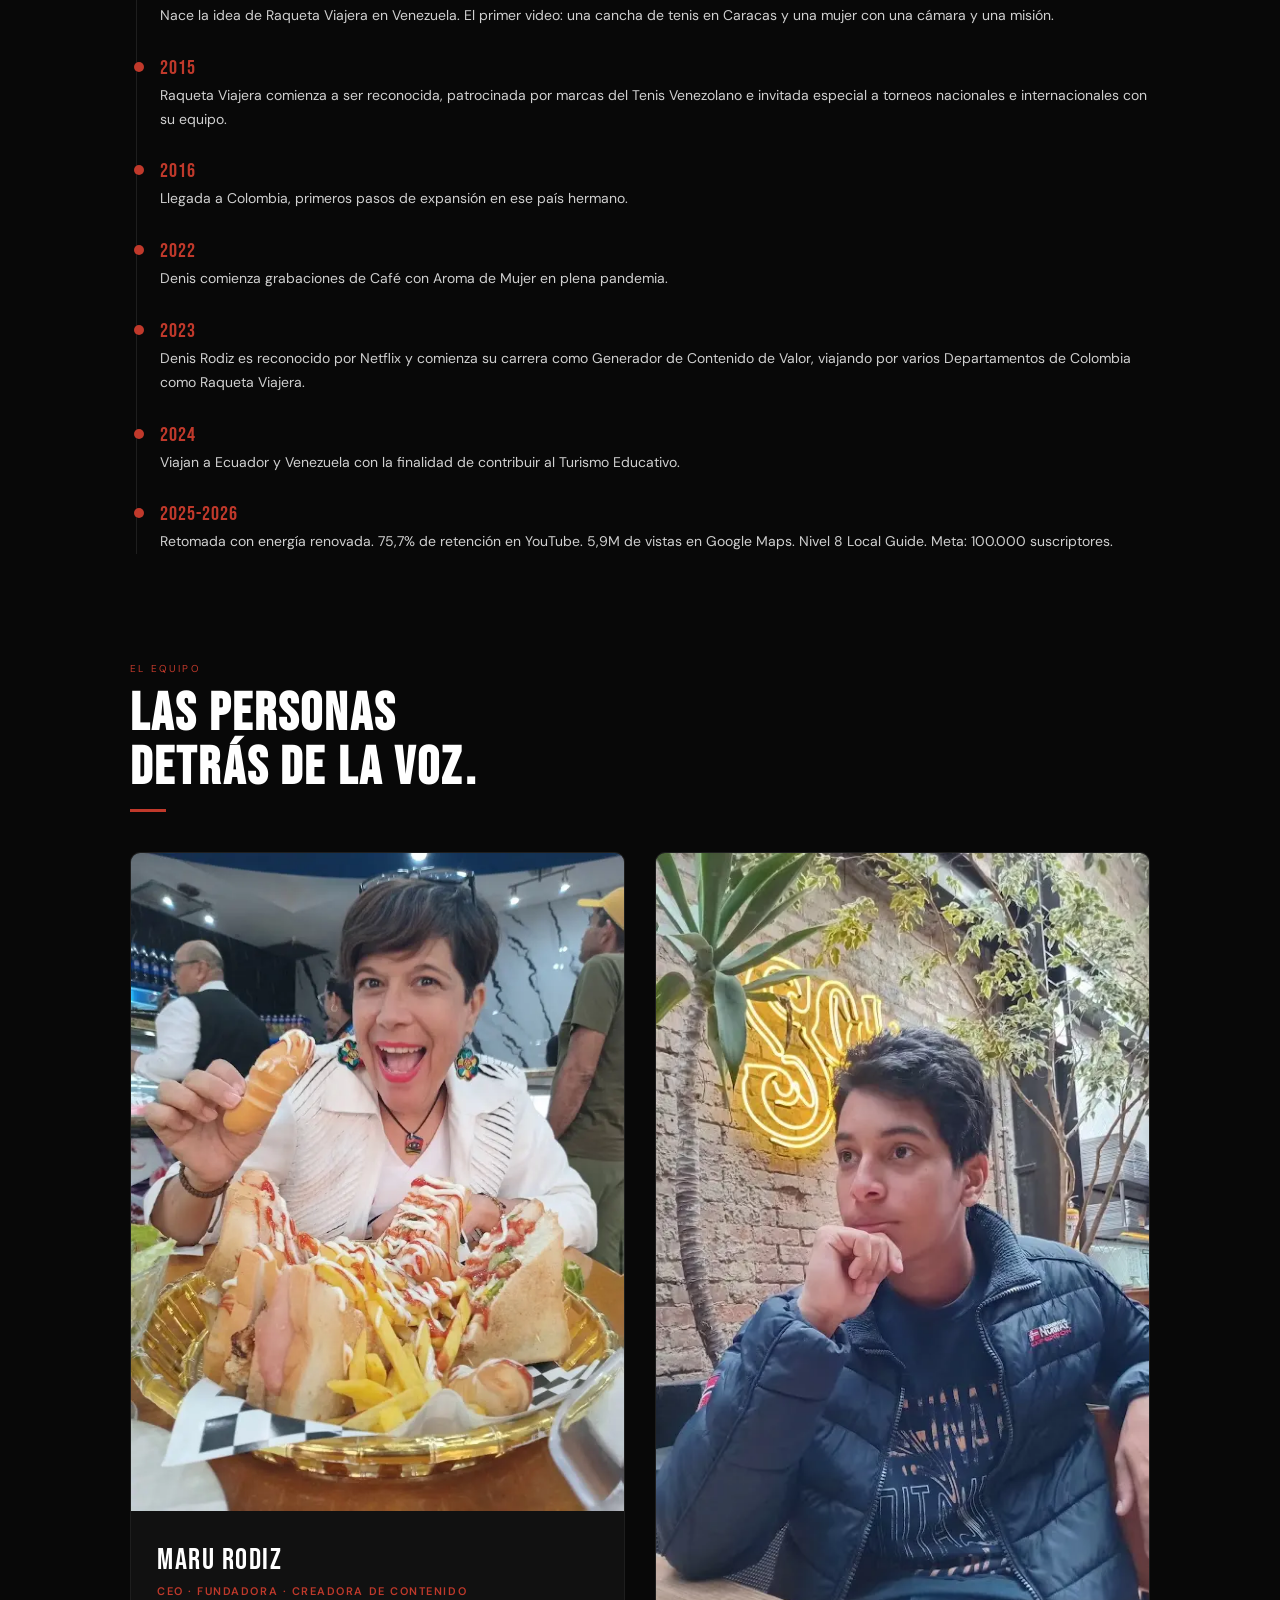
==== commit cb3ea7de: "Add favicon link to index.html" ====
--- a/index.html
+++ b/index.html
@@ -15,6 +15,9 @@
 'https://www.googletagmanager.com/gtm.js?id='+i+dl;f.parentNode.insertBefore(j,f);
 })(window,document,'script','dataLayer','GTM-5HDF9LNN');</script>
 <!-- End Google Tag Manager -->
+
+    <!-- Favicon -->
+    <link rel="icon" type="image/png" href="favicon.png">
 </head>
 <body>
 <!-- Google Tag Manager (noscript) -->
@@ -1776,3 +1779,4 @@
 
 
 
+
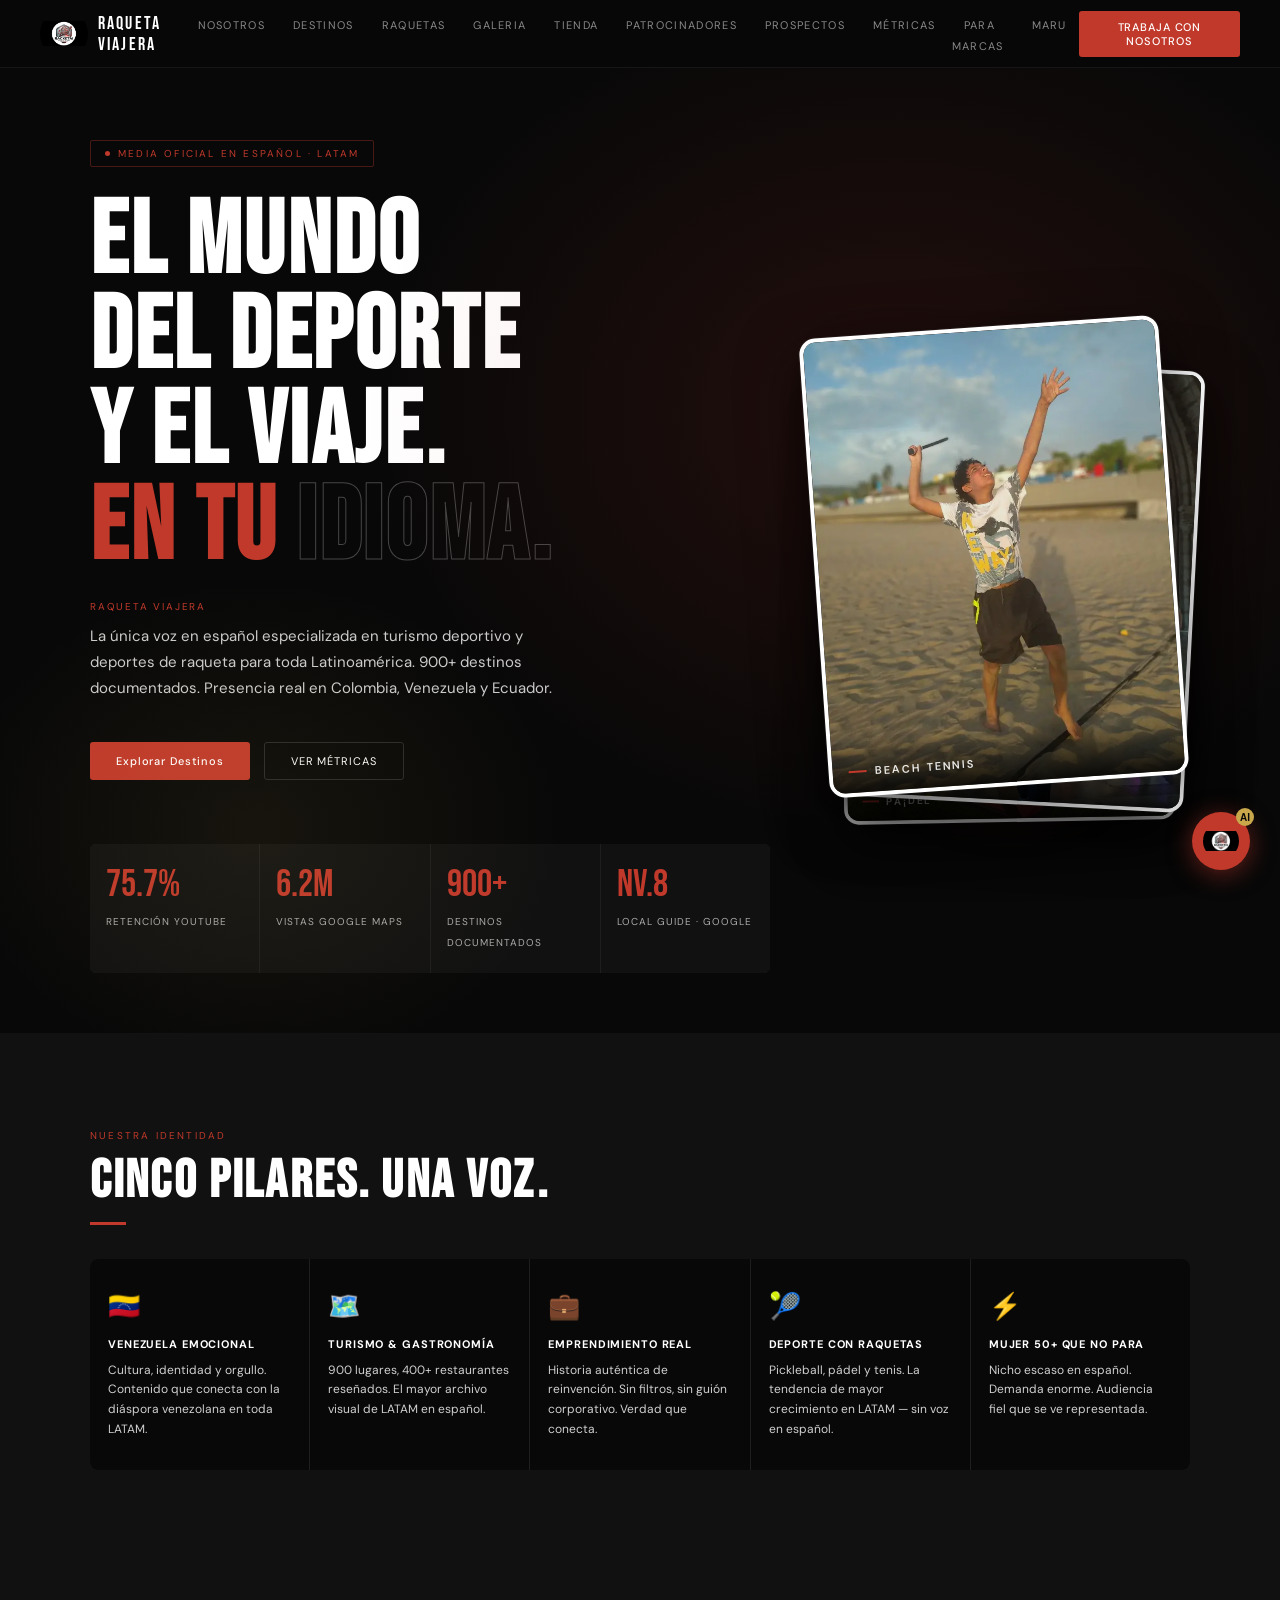
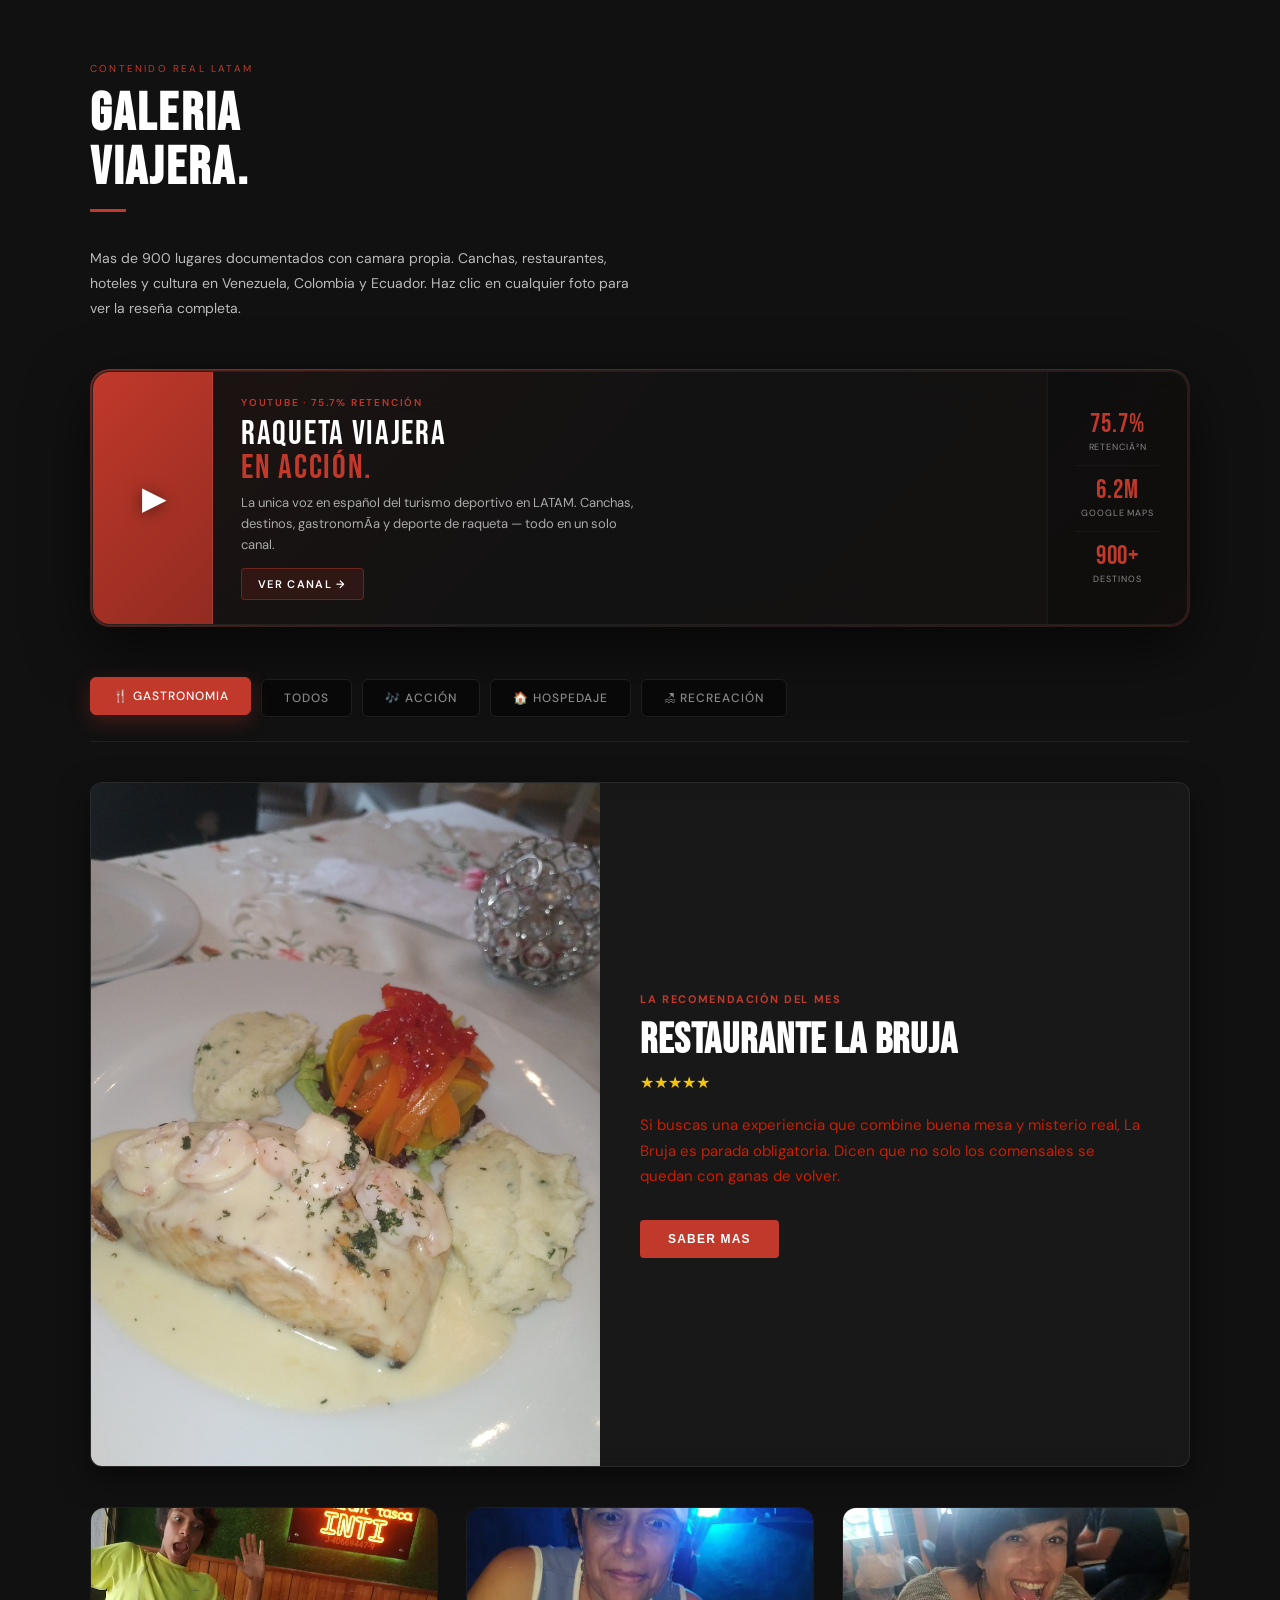
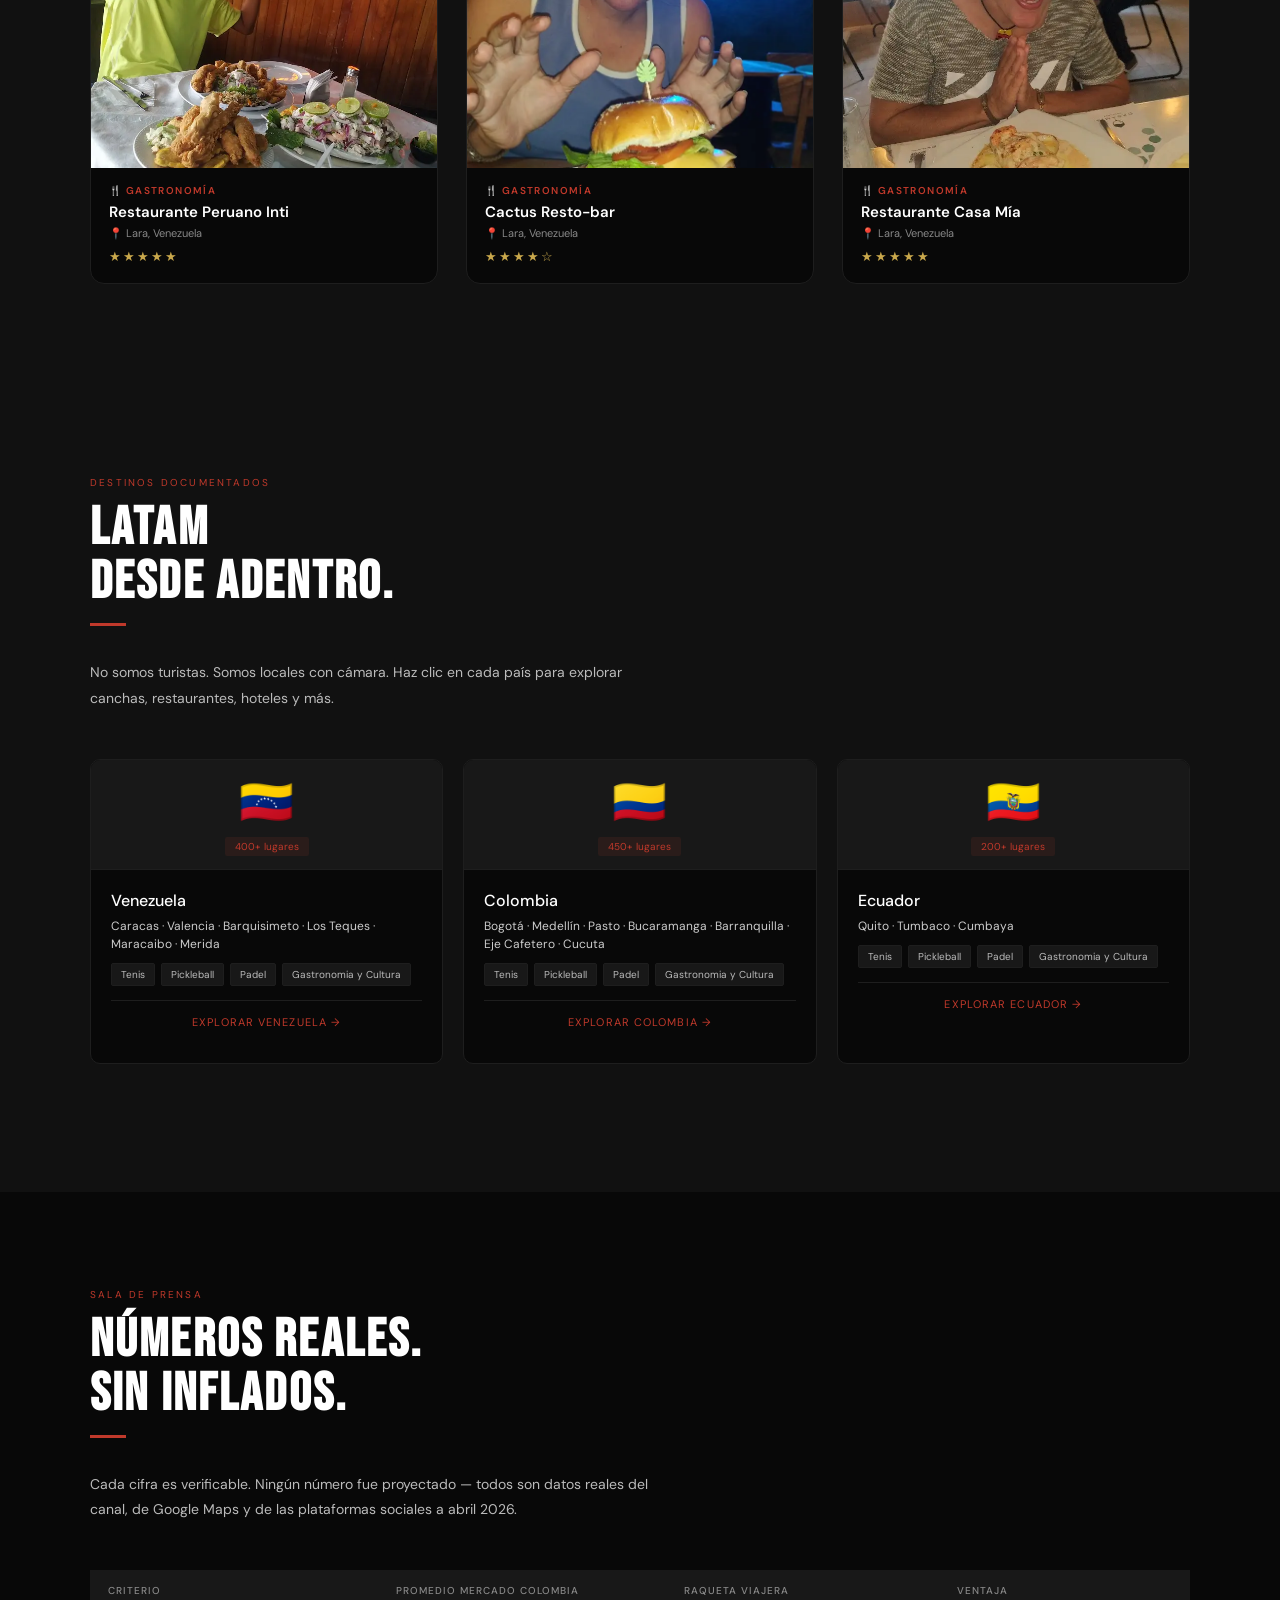
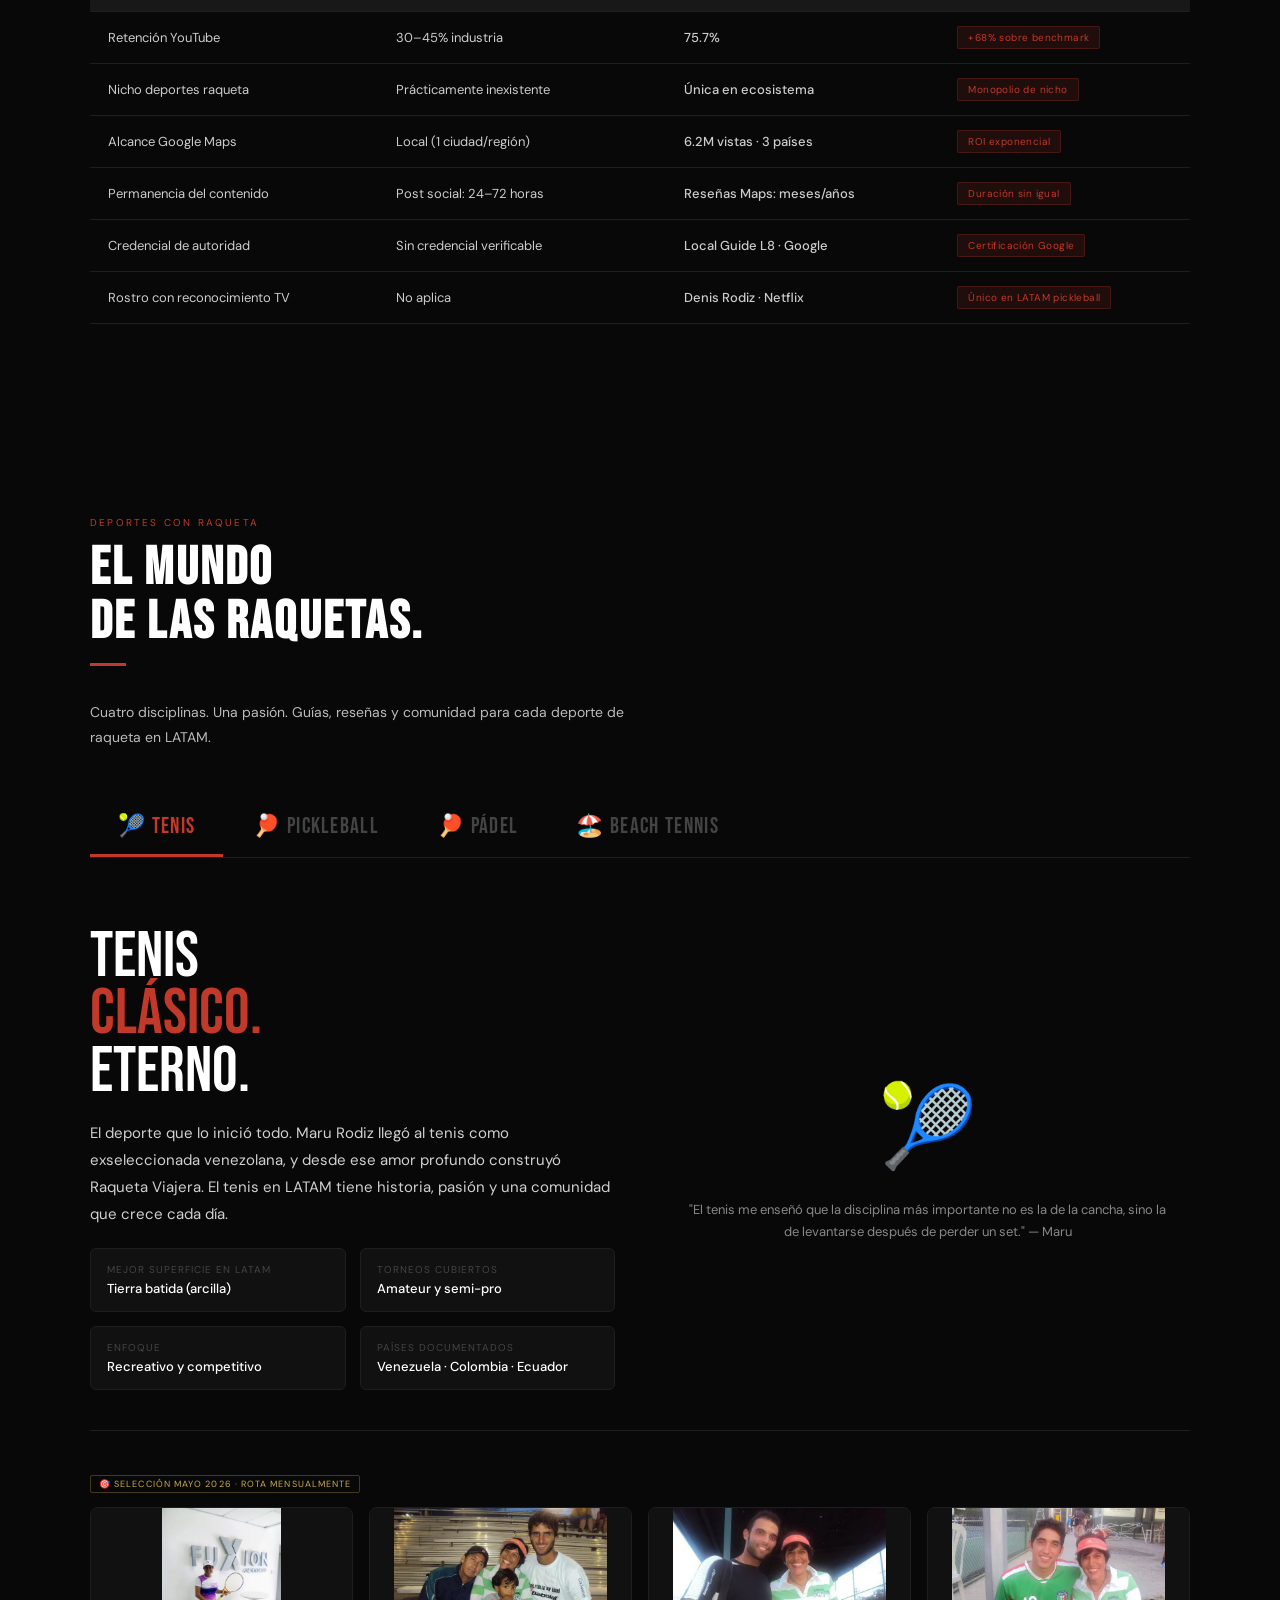
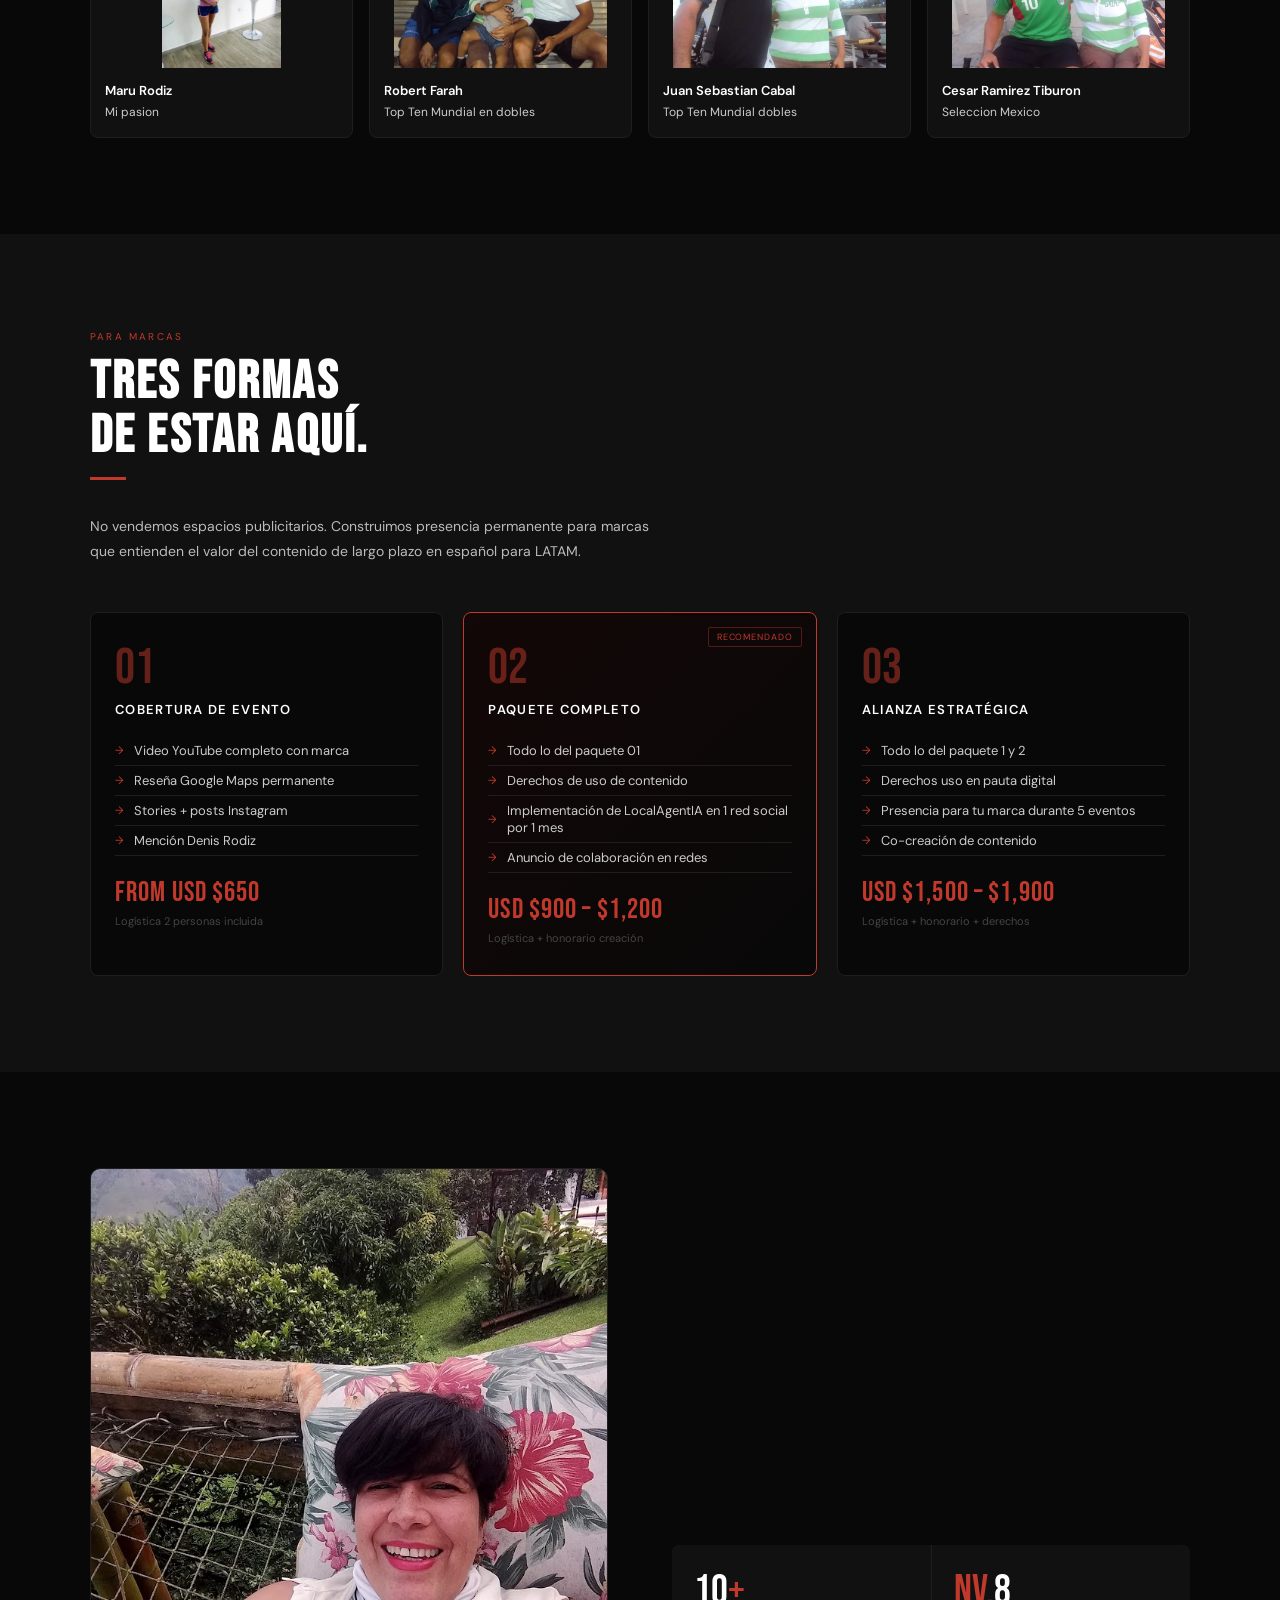
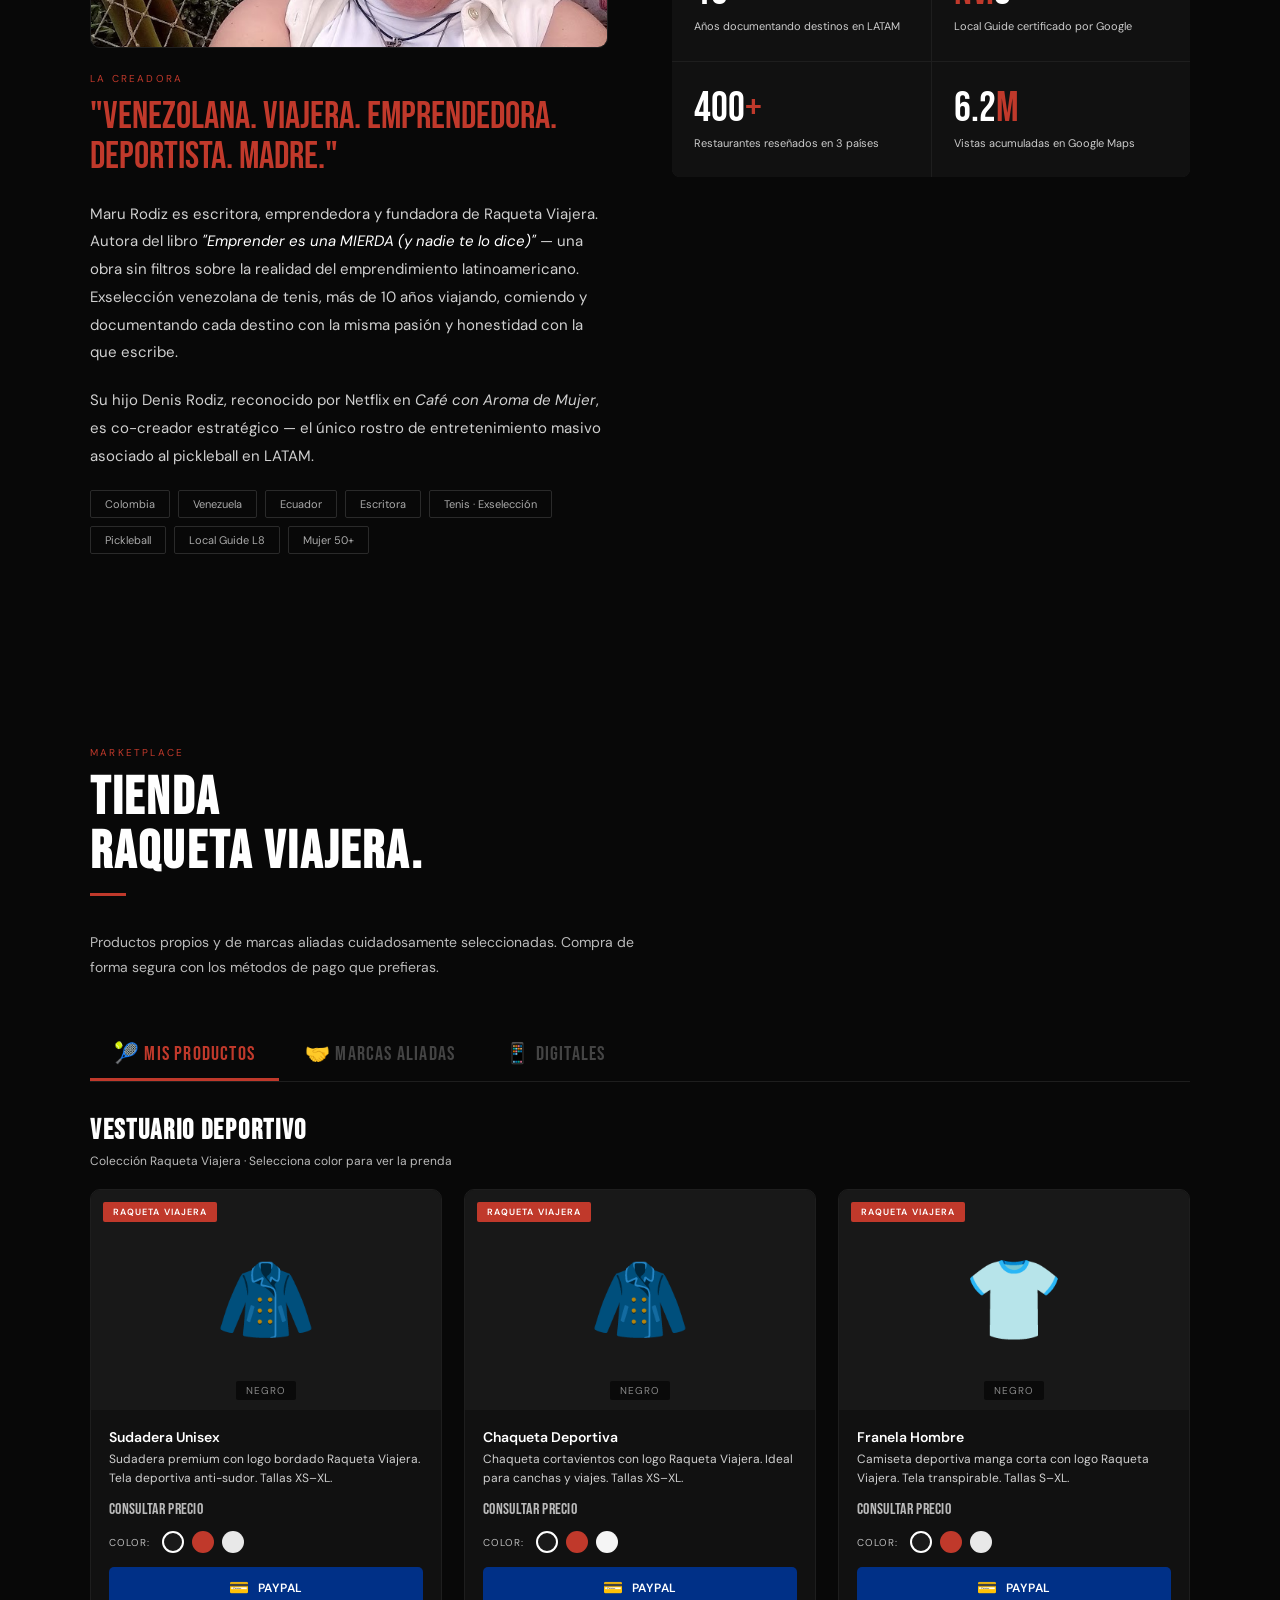
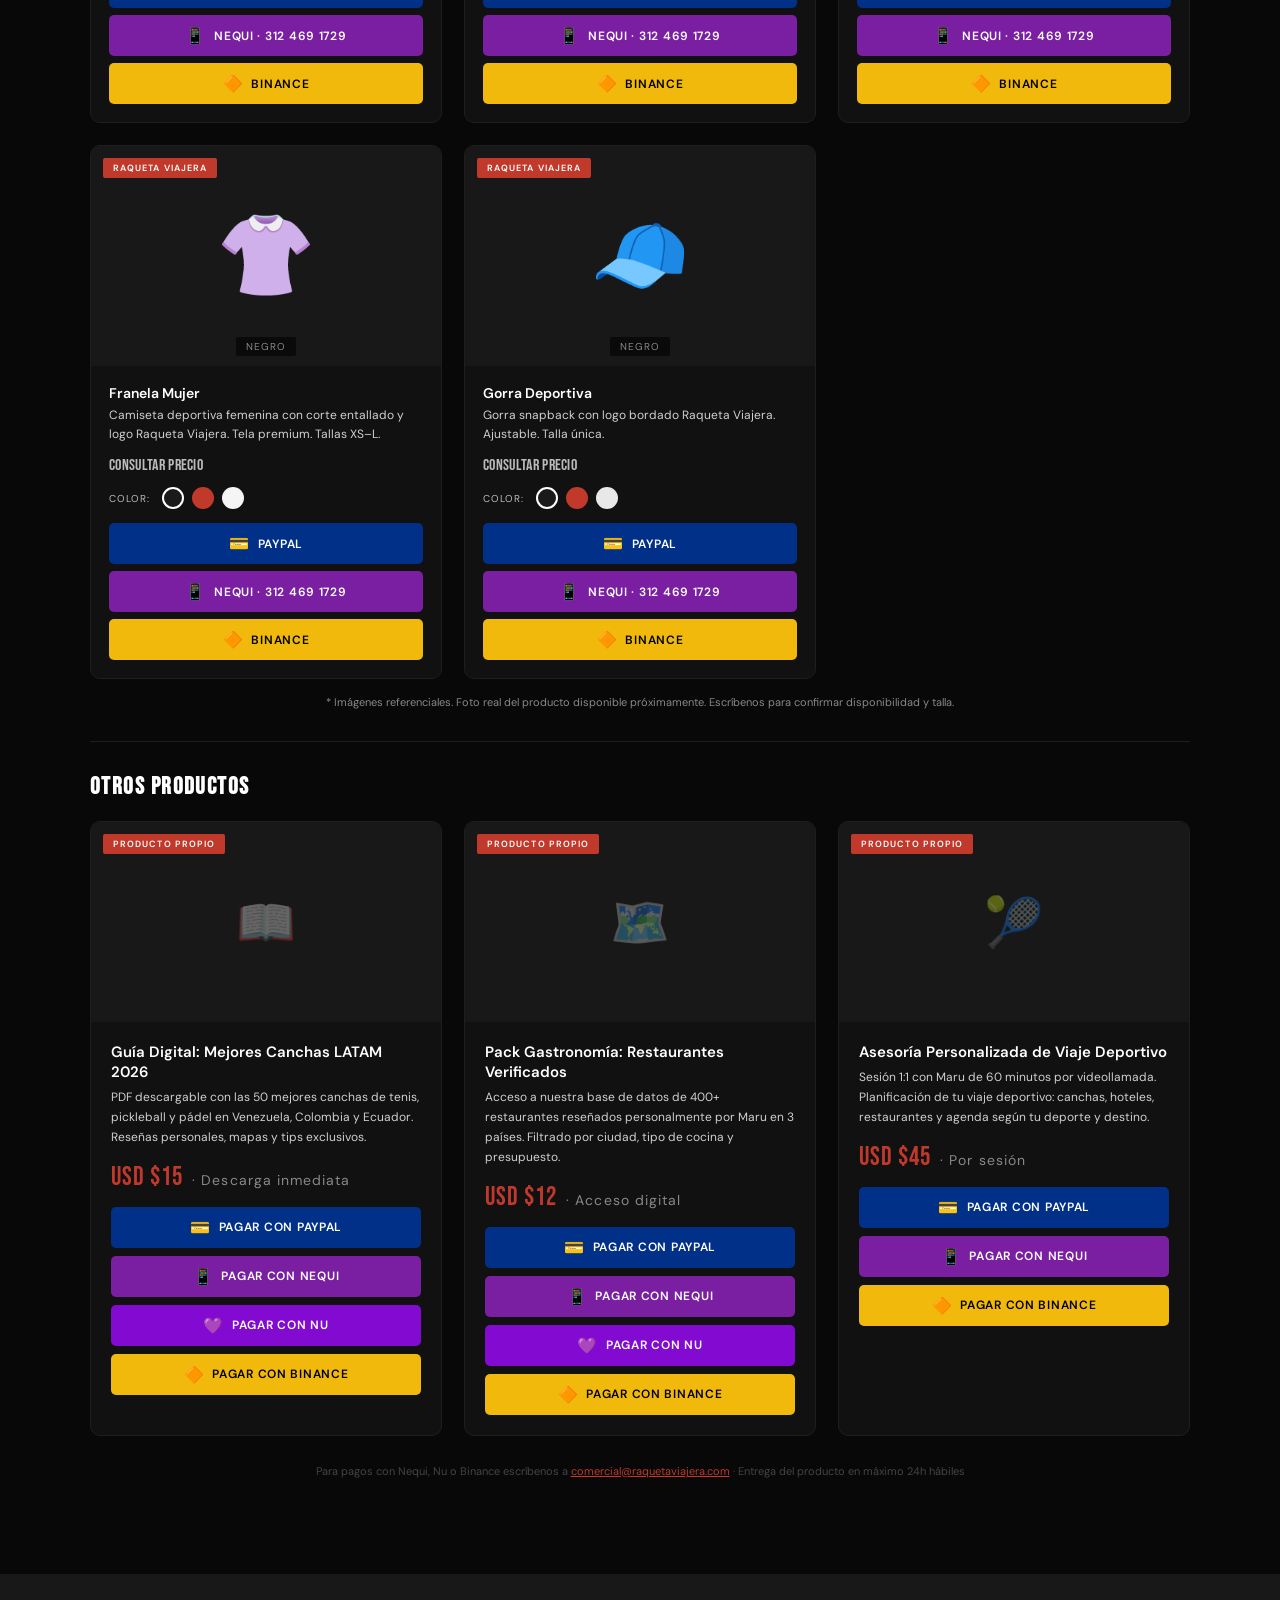
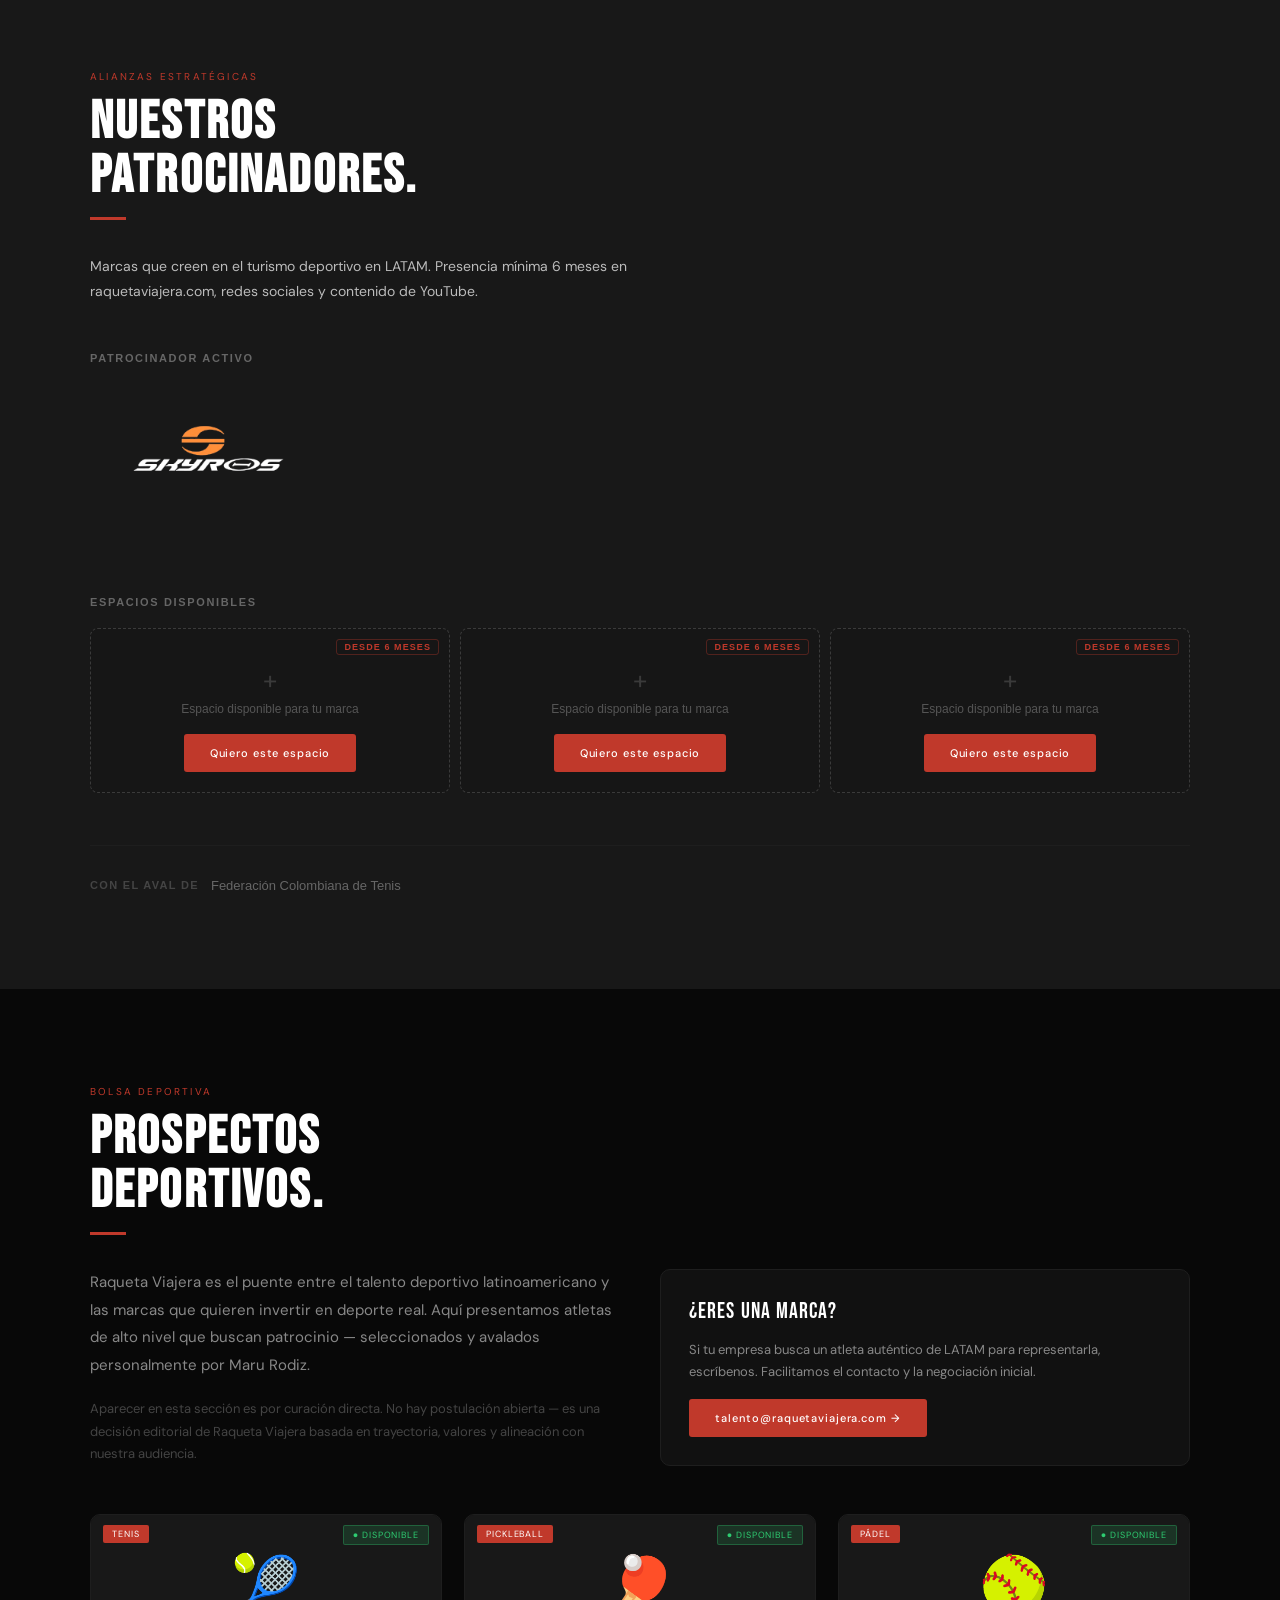
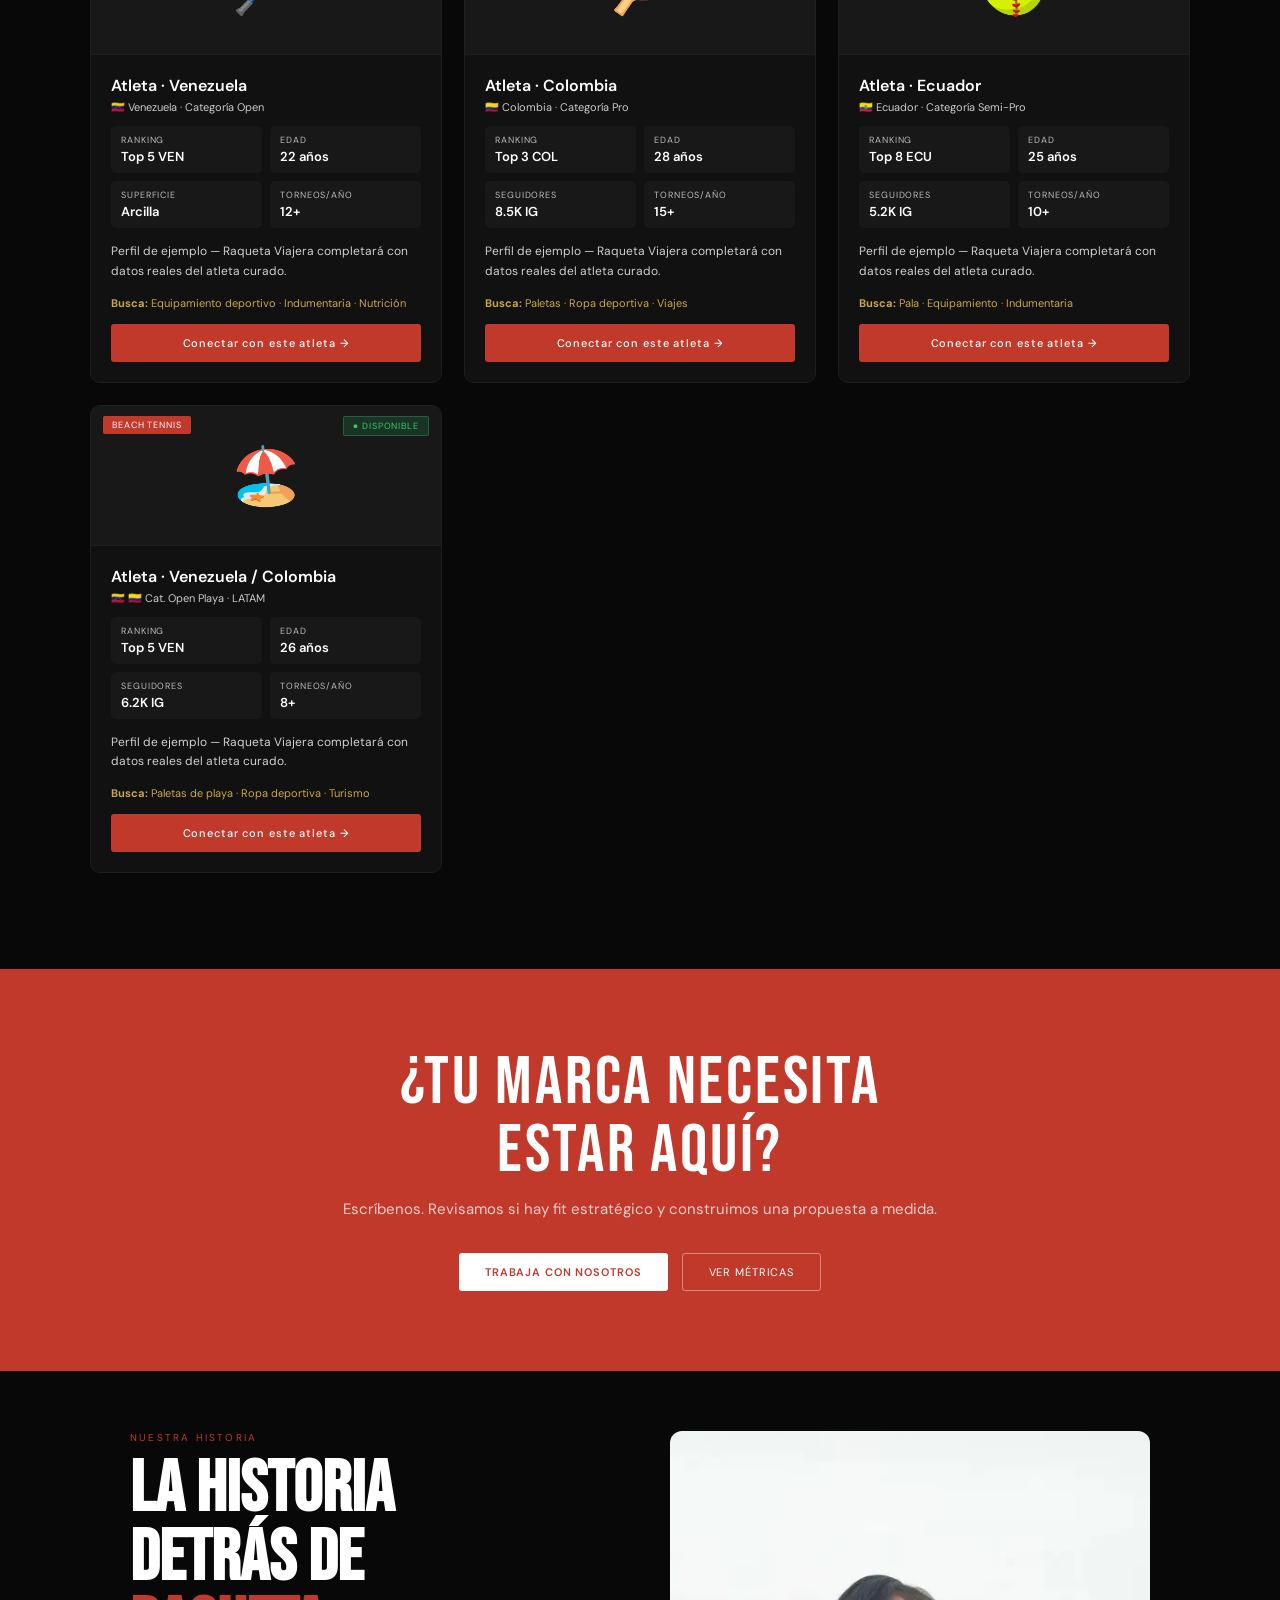
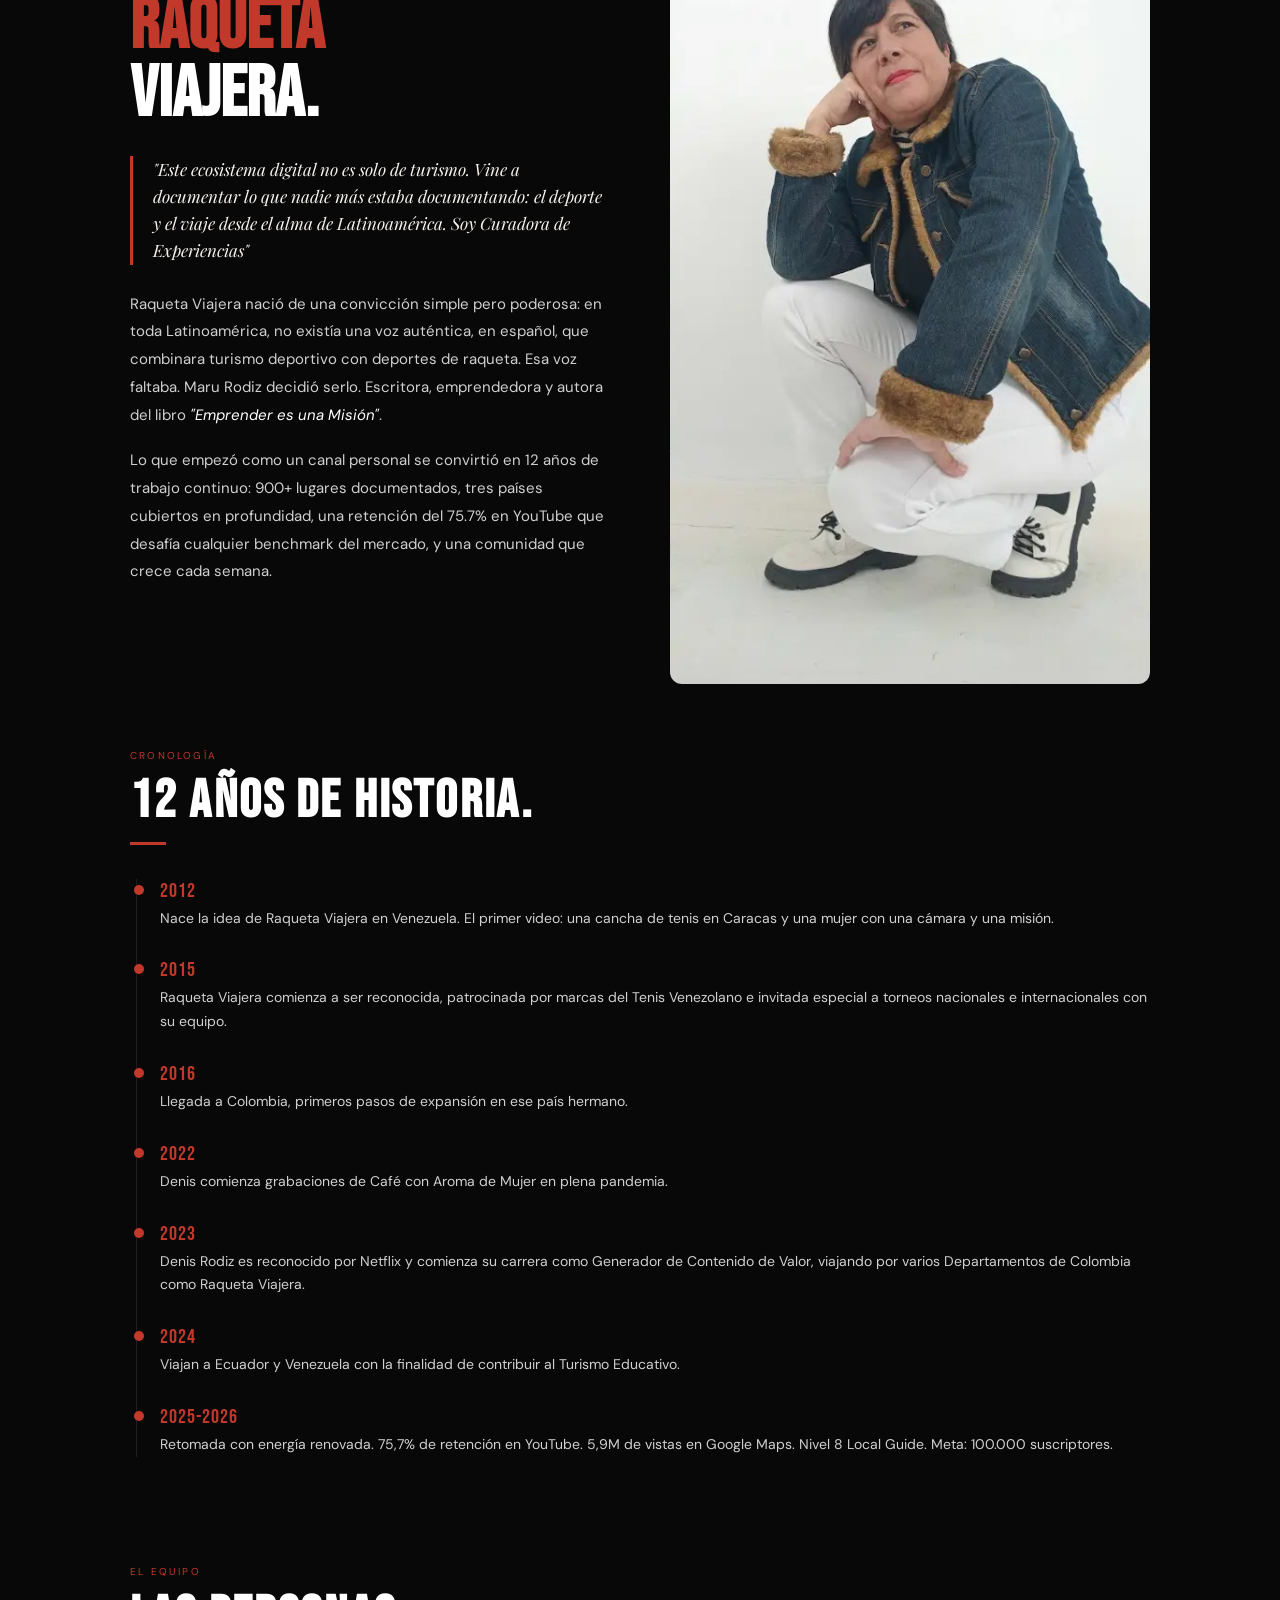
==== commit bfa86cf7: "Update index.html" ====
--- a/index.html
+++ b/index.html
@@ -69,7 +69,7 @@
       </div>
       <div class="hero-stats">
         <div class="stat-item"><span class="stat-number">75.7%</span><span class="stat-label">Retención YouTube</span></div>
-        <div class="stat-item"><span class="stat-number">5.9M</span><span class="stat-label">Vistas Google Maps</span></div>
+        <div class="stat-item"><span class="stat-number">6.2M</span><span class="stat-label">Vistas Google Maps</span></div>
         <div class="stat-item"><span class="stat-number">900+</span><span class="stat-label">Destinos Documentados</span></div>
         <div class="stat-item"><span class="stat-number">Nv.8</span><span class="stat-label">Local Guide · Google</span></div>
       </div>
@@ -162,7 +162,7 @@
         <!-- EstadÃ­sticas (columna derecha) -->
         <div class="vtc-stats">
           <div class="vtc-stat"><span>75.7%</span>RetenciÃ³n</div>
-          <div class="vtc-stat"><span>5.9M</span>Google Maps</div>
+          <div class="vtc-stat"><span>6.2M</span>Google Maps</div>
           <div class="vtc-stat"><span>900+</span>Destinos</div>
         </div>
 
@@ -689,7 +689,7 @@
         <tbody>
           <tr><td>Retención YouTube</td><td>30–45% industria</td><td class="highlight">75.7%</td><td><span class="badge">+68% sobre benchmark</span></td></tr>
           <tr><td>Nicho deportes raqueta</td><td>Prácticamente inexistente</td><td class="highlight">Única en ecosistema</td><td><span class="badge">Monopolio de nicho</span></td></tr>
-          <tr><td>Alcance Google Maps</td><td>Local (1 ciudad/región)</td><td class="highlight">5.9M vistas · 3 países</td><td><span class="badge">ROI exponencial</span></td></tr>
+          <tr><td>Alcance Google Maps</td><td>Local (1 ciudad/región)</td><td class="highlight">6.2M vistas · 3 países</td><td><span class="badge">ROI exponencial</span></td></tr>
           <tr><td>Permanencia del contenido</td><td>Post social: 24–72 horas</td><td class="highlight">Reseñas Maps: meses/años</td><td><span class="badge">Duración sin igual</span></td></tr>
           <tr><td>Credencial de autoridad</td><td>Sin credencial verificable</td><td class="highlight">Local Guide L8 · Google</td><td><span class="badge">Certificación Google</span></td></tr>
           <tr><td>Rostro con reconocimiento TV</td><td>No aplica</td><td class="highlight">Denis Rodiz · Netflix</td><td><span class="badge">Único en LATAM pickleball</span></td></tr>
@@ -1028,7 +1028,7 @@
         <div class="maru-stat"><div class="maru-stat-num">10<span>+</span></div><div class="maru-stat-lbl">Años documentando destinos en LATAM</div></div>
         <div class="maru-stat"><div class="maru-stat-num"><span>Nv.</span>8</div><div class="maru-stat-lbl">Local Guide certificado por Google</div></div>
         <div class="maru-stat"><div class="maru-stat-num">400<span>+</span></div><div class="maru-stat-lbl">Restaurantes reseñados en 3 países</div></div>
-        <div class="maru-stat"><div class="maru-stat-num">5.9<span>M</span></div><div class="maru-stat-lbl">Vistas acumuladas en Google Maps</div></div>
+        <div class="maru-stat"><div class="maru-stat-num">6.2<span>M</span></div><div class="maru-stat-lbl">Vistas acumuladas en Google Maps</div></div>
       </div>
     </div>
   </div>
--- a/styles.css
+++ b/styles.css
@@ -4480,7 +4480,7 @@
 .rec-resena {
   font-size: 15px;
   line-height: 1.7;
-  color: #FFD1D1;
+  color: #C92000;
   margin-bottom: 30px;
 }
 
